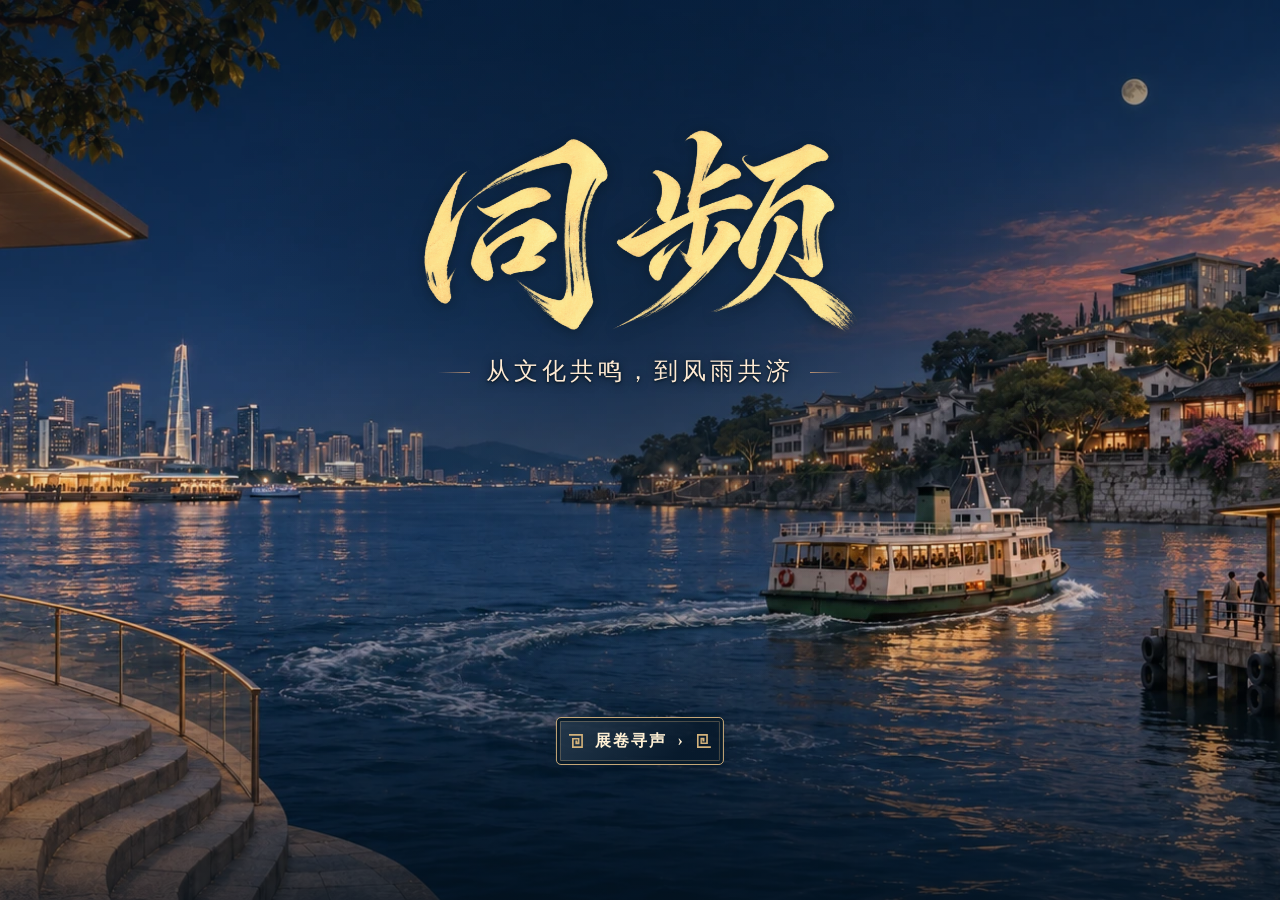
==== frontend/index.html @ c00d2b89 "Apply approved Tongpin homepage and chapter refinements" ====
<!doctype html><html lang="zh-CN"><head><script src="bridge.js?v=20261126-release15"></script><meta charset="utf-8"><meta name="viewport" content="width=device-width,initial-scale=1"><title>同频 · 从文化共鸣到风雨共济</title><link rel="stylesheet" href="style.css?v=20261126-release15"><link rel="stylesheet" href="chinese-theme.css?v=20261126-release15"><script defer src="experience-upgrade.js?v=20261126-release15"></script><script defer src="geography.js?v=20261126-release15"></script><script defer src="card-export.js?v=20261126-release15"></script><script defer src="app-v3.js?v=paper4"></script><link rel="stylesheet" href="experience.css?v=20261126-release15"><script defer src="refine.js?v=festival-read"></script><link rel="stylesheet" href="refine.css?v=20261126-release15"><script defer src="complete.js?v=20261126-release15"></script><link rel="stylesheet" href="complete.css?v=20261126-release15"><script defer src="revision.js?v=20261126-release15"></script><link rel="stylesheet" href="revision.css?v=20261126-release15"><script defer src="auto-archive.js?v=20261126-release15"></script><link rel="stylesheet" href="auto-archive.css?v=20261126-release15"><style>html,body{height:100%;overflow:auto}body{margin:0}</style><link rel="stylesheet" href="journey.css?v=20261126-release15"><script defer src="journey.js?v=20261126-release15"></script><link rel="stylesheet" href="experience-upgrade.css?v=20261126-release15"><link rel="stylesheet" href="scroll-theme.css?v=20261126-release15"><script defer src="scroll-theme.js?v=guide18"></script><link rel="stylesheet" href="reference-home.css?v=20261125-scroll4"><link rel="stylesheet" href="reference-detail.css?v=20261125-details7"><script defer src="reference-detail.js?v=20261125-details7"></script><link rel="stylesheet" href="festival-words.css?v=20261126-release15"><script defer src="festival-words.js?v=four-word-exhibits"></script><link rel="stylesheet" href="festival-discovery.css?v=20261125-12"><script defer src="festival-discovery.js?v=20261125-12"></script><link rel="stylesheet" href="chapter-layout.css?v=20261126-17"><script defer src="chapter-layout.js?v=illustrated-directory"></script><link rel="stylesheet" href="three-realms.css?v=20261126-16"><link rel="stylesheet" href="directory-fit.css?v=20261126-20"><script defer src="directory-fit.js?v=20261126-20"></script><link rel="stylesheet" href="function-design.css?v=20261126-36"><script defer src="function-design.js?v=landscapes2"></script><link rel="stylesheet" href="fidelity.css?v=20261126-36"><script defer src="fidelity.js?v=20261126-36"></script><link rel="stylesheet" href="display-scale.css?v=20261126-36"><link rel="stylesheet" href="directory-rich.css?v=20261126-36"><script defer src="directory-rich.js?v=20261126-36"></script><style>.scroll-edition #words .wooden-type{scale:1.25;transform-origin:right center} #qingjin{display:none}body[data-page=home] #qingjin{position:fixed;inset:0;z-index:99;display:grid;place-items:center;background:#113447}body[data-page=home]>header,body[data-page=home]>main,body[data-page=home]>p,body[data-page=home]>#floatingGuide{visibility:hidden}html:has(body[data-page=home]),body[data-page=home]{overflow:hidden!important}#qingjin .painting{position:relative;width:min(100vw,159.88dvh);aspect-ratio:1586/992}#qingjin img{width:100%;display:block}#qingjin button{position:absolute;background:transparent;border:0;box-shadow:none;padding:0}#qingjin button:focus-visible{outline:3px solid gold}#guide:not([hidden]){z-index:200!important}</style><script defer src="qingjin.js?v=chapter-scroll-1"></script><link rel="stylesheet" href="final-layout.css?v=illustrated-directory"><link rel="stylesheet" href="festival-scenes.css?v=headings1"><script defer src="festival-scenes.js?v=headings1"></script><link rel="stylesheet" href="cover.css?v=modern-pier"><link rel="stylesheet" href="chapter-atlas.css?v=scene-layout"><script defer src="chapter-atlas.js"></script><link rel="stylesheet" href="season-desk.css?v=festival-desk"><script defer src="season-desk.js?v=festival-read"></script><link rel="stylesheet" href="live-atlas.css?v=exhibits"><style>#home{display:none!important}body[data-page=chapters]>header,body[data-page=chapters]>main{visibility:hidden}</style><link rel=stylesheet href=paper-edition.css?v=festival-read><link rel="stylesheet" href="sidebar.css?v=wine-red"><link rel="stylesheet" href="section-presentation.css?v=rain-bridge"></head><body data-page="home">
<header><a class="brand" href="#home"><span class="mark seal-mark">同<span>频</span></span><b>同频<small>TONG PIN</small></b></a><nav aria-label="主导航"><button data-page="home" class="active">首页</button><button data-page="culture">文化回声</button><button data-page="words">同物异名</button><button data-page="storm">同一场风</button><button id="guideNav">同频向导 ↗</button><button id="sourcesBtn" type="button">资料来源与出处</button></nav><span class="status">历史资料 · 共同理解</span></header><main><section id="home" class="page"><div class="hero"><div><div class="eyebrow">山海相望 · 心意相通</div><h1>从文化共鸣，<br>到<span>风雨共济。</span></h1><p>认识不同地方的节日与表达，<br>读懂同一场台风下，各地怎样提醒市民。</p><div class="access-versions"><span>网页版</span></div><button class="primary" id="start">开始同频 ↓</button></div><div class="culture-art" aria-hidden="true"><svg viewBox="0 0 520 360" xmlns="http://www.w3.org/2000/svg"><defs><linearGradient id="jade" x2="0" y2="1"><stop stop-color="#5e8e85"/><stop offset="1" stop-color="#174f50"/></linearGradient><linearGradient id="silk" x2="1" y2="1"><stop stop-color="#f1d4b2"/><stop offset="1" stop-color="#e5b898"/></linearGradient><clipPath id="window"><circle cx="266" cy="174" r="148"/></clipPath></defs><path d="M31 74h40m-20-20v40M440 290h40m-20-20v40" stroke="#bb925c" opacity=".5"/><circle cx="266" cy="174" r="159" fill="none" stroke="#c09b65" opacity=".45"/><circle cx="266" cy="174" r="148" fill="url(#silk)"/><g clip-path="url(#window)"><circle cx="296" cy="103" r="58" fill="#fff2cc"/><path d="M80 268L172 147l53 70 56-42 79 100 67-121 68 160v70H60Z" fill="#90aaa0"/><path d="M60 315l131-99 54 54 65-59 53 63 70-51 64 110v60H60Z" fill="url(#jade)"/><path d="M70 302c72-24 94 17 150-3s74-7 120 5 77-22 145-8M73 325c69-23 109 16 166-1s88-8 145 3 68-13 101-12" fill="none" stroke="#e8d4a6" stroke-width="1.2" opacity=".55"/><g fill="none" stroke="#fff4db" stroke-width="1.8" opacity=".7"><path d="M123 129h57c28 0 24-25 8-25-12 0-18 13-10 18h-67M327 164h60c21 0 22-20 8-20-11 0-15 10-10 14h-49"/></g></g><circle cx="266" cy="174" r="148" fill="none" stroke="#a77946" stroke-width="3"/><path d="M112 174H90m352 0h-22M266 18V1m0 346v13" stroke="#b18b58"/><rect x="395" y="62" width="40" height="57" rx="3" fill="#b65342"/><text x="415" y="86" fill="#fff3df" font-size="19" text-anchor="middle" font-family="KaiTi,serif">同</text><text x="415" y="109" fill="#fff3df" font-size="19" text-anchor="middle" font-family="KaiTi,serif">心</text><text x="61" y="150" fill="#906d4c" font-size="13" font-family="KaiTi,serif" writing-mode="tb" letter-spacing="7">山海相望</text><text x="468" y="185" fill="#906d4c" font-size="13" font-family="KaiTi,serif" writing-mode="tb" letter-spacing="7">心意相通</text></svg><span>一轮明月 · 万里同心</span></div></div><div id="entrances" class="entrances"><button data-enter="culture"><small>壹 / 认识彼此</small><h2>一起过个节</h2><p>认识九个节日，用两个人的视角共写一张卡。</p><span>探索节日文化 →</span></button><button data-enter="words"><small>贰 / 理解表达</small><h2>换个说法，也懂你</h2><p>在科技、出行和饮食情境里，比较不同表达。</p><span>认识不同说法 →</span></button><button data-enter="storm"><small>叁 / 关心彼此</small><h2>同一场风，一起读懂</h2><p>回放116场真实台风，阅读已核实的预警案例。</p><span>查看台风故事 →</span></button></div></section><section id="culture" class="page" hidden><div class="page-heading"><div class="eyebrow">壹 / 节日文化</div><h1>一个节日，<span>许多种过法。</span></h1><p>先认识节日，再留下自己的记忆。阅读曲线只是可选的传播观察。</p></div><div class="festival-tabs" id="festivalTabs"></div><article class="festival-story panel"><div class="festival-illustration" aria-hidden="true"><span id="festGlyph">月</span><small>岁时有序 · 人间有情</small></div><div><div class="eyebrow" id="festTheme"></div><h2 id="festName"></h2><p id="festIntro"></p><div class="festival-facts"><span id="festDate"></span><span>各地习俗有差异，欢迎补充自己的体验</span></div><a id="festSource" target="_blank" rel="noopener">阅读背景资料 ↗</a><button class="primary" id="goCreate">与朋友制作节日卡 ↓</button></div></article><details class="panel observation" id="observation"><summary>传播观察：人们什么时候查阅这个节日？<span>可选数据视图 ＋</span></summary><p>曲线展示维基百科条目的访问次数，帮助观察节日前后的查阅变化。它不代表地区人数、喜爱程度或文化认同；高峰与节日接近，也不能单凭曲线解释原因。</p><div class="panel-top"><b id="chartTitle"></b><select id="chartMode" aria-label="图表口径"><option value="raw">访问次数</option><option value="relative">相对全年中位数</option></select></div><div class="legend"><span>● 中文页面</span><span>● English页面</span></div><svg id="chart" viewBox="0 0 800 250" role="img" aria-label="节日页面每日浏览量曲线"></svg><label class="date-control">日期 <input type="range" id="day" min="0" max="365" value="260"><output id="date"></output></label><div id="dayValues" class="metrics"></div><div id="articleLinks"></div><p class="note">数据：Wikimedia API · 2024年。冬至英文条目讨论全球冬至现象，不限于中华节俗；不同条目范围不能直接当作同等文化关注。</p></details>
<article class="panel coedit-v3" id="createSection"><div class="eyebrow">一起制作 / 不同设备也能加入</div><h2>你家怎么过？听听彼此的故事。</h2><p>创建卡片后，把邀请链接发给朋友。你们各自填写内容并确认，再导出共同的节日卡。</p><div class="room-controls"><button class="primary" id="createRoom">创建共创卡片</button><button class="secondary" id="localMode">先在这台设备试做</button><span id="roomStatus" role="status">尚未创建在线卡片</span></div><div id="invitation" hidden><label>邀请链接<input id="inviteLink" readonly></label><button id="copyInvite" class="secondary">复制邀请链接</button><p class="note">链接含编辑凭证，请只发给参与者。七天后过期；站点已公开。对方打开邀请链接即可加入，只能编辑自己的内容。</p></div><div class="coedit-fields"><label>我的一句标题<input id="sharedTitle" autocomplete="off" maxlength="60" placeholder="给这次相遇起个名字"></label><label>我的节日故事<textarea id="myVoice" autocomplete="off" maxlength="220" placeholder="例如：我家中秋会……我最想介绍的是……"></textarea></label><div class="partner"><small>另一位参与者</small><h3 id="partnerTitle">等待另一种视角</h3><p id="partnerVoice">在线模式下，对方保存后会自动同步到这里。</p><span id="partnerApproval">尚未确认</span></div></div><div class="room-controls"><button id="saveVoice" class="primary">保存我的内容</button><label><input type="checkbox" id="approve"> 我确认自己的内容</label><button id="cultureCard" class="secondary">预览共同卡片</button></div><p id="saveResult" role="status"></p></article></section><section id="words" class="page" hidden><div class="page-heading"><div class="eyebrow">贰 / 不同说法</div><h1>说法不同，<span>也能相互理解。</span></h1><p>先选一个生活情境，再看看同一概念的不同表达。这里是词汇示例，不是每个人的统一说法。</p></div><div class="festival-tabs" id="wordFilters"></div><div class="word-cards" id="wordCards"></div><div class="panel word-note"><h2>字形变化，不一定是词汇变化。</h2><p>这里的对应来自OpenCC地区词汇词典，使用时仍应看具体语境，不据标签推断个人身份。</p><a target="_blank" rel="noopener" href="https://github.com/BYVoid/OpenCC/blob/master/data/dictionary/TWPhrases.txt">查看词典与来源 ↗</a></div></section><section id="storm" class="page" hidden><div class="storm-heading"><div><div class="eyebrow">贰 · 风雨同行 / THROUGH THE STORM</div><h1>同一场风，<span>一起读懂。</span></h1><p>你窗外的风，也许正经过远方家人的城市。了解同一场台风在各地的名称与预警，让一份牵挂，跨越山海。</p></div><button class="secondary" id="stormCard">整理历史沟通卡 ↗</button></div><div class="storm-grid"><article class="panel map-panel"><div class="panel-top"><label class="storm-picker">历史台风<select id="stormSelect" aria-label="选择历史台风"><option value="KOINU">小犬 KOINU / 2023</option><option value="HATO">天鸽 HATO / 2017</option><option value="MANGKHUT">山竹 MANGKHUT / 2018</option></select></label><span class="pill">历史回放</span></div><div id="map"><svg id="fallback" viewBox="0 0 900 480" role="img" aria-label="台风经纬度轨迹示意图"></svg><span id="mapNotice">地理底图与历史路径</span></div><div class="playbar"><button id="play" class="primary">▶ 播放</button><input id="time" type="range" min="0" max="1" value="0" aria-label="台风回放时间"><select id="speed" aria-label="播放速度"><option value="1">1×</option><option value="3">3×</option></select></div><div id="point" class="metrics"></div><p class="note">NOAA IBTrACS最佳路径；位置为历史离散记录。台风标记大小不代表实际风圈。海岸线底图随站点提供，鼠标滚轮缩放、拖动平移，也可使用右上角按钮；不显示行政边界。</p></article><aside class="panel signals"><div class="eyebrow">看见信号，也看见它的边界</div><h2>台风同名，预警各有含义。</h2><div class="region-tabs"><button data-region="hk" class="selected">香港</button><button data-region="mo">澳门</button><button data-region="tw">台湾地区</button><button data-region="gd">大陆</button></div><div id="signalContent"></div><div class="divider"></div><h3 id="eventHeading">当地已核验记录</h3><div id="events"></div><p class="note">只显示有官方依据的事件；未取得记录不代表当地没有预警。时间为当地时间 UTC+8。</p></aside></div><article class="panel learn"><div class="eyebrow">先了解，再比较</div><h2>香港挂八号风球，澳门一定也挂八号吗？</h2><p>不一定。同一台风到各地的距离、当地风况和发布条件可能不同。先看地点与时间，再读当地信号。</p><div class="comparison-example" id="comparisonExample"></div><details><summary>想试一题？</summary><p>看到异地朋友发来的预警，你首先应该做什么？</p><button data-answer="wrong" class="secondary">直接换成我熟悉的颜色等级</button><button data-answer="right" class="primary">确认地点、发布时间和当地解释</button><p id="feedback" role="status"></p></details></article></section><footer><div id="footer-signature"><b>同频</b><span>从文化共鸣，到风雨共济。</span></div></footer></main><button id="floatingGuide" class="guide-fab">✦ 同频向导</button><aside id="guide" hidden aria-label="同频向导"><div class="guide-head"><div><b>同频向导</b><small id="aiStatus">正在检查连接</small></div><button id="closeGuide" aria-label="关闭向导">×</button></div><div class="guide-body"><p>让问题带你看见依据。</p><div class="suggestions"><button data-q="八号风球可以换算成橙色预警吗？">读懂信号差异</button><button data-q="播放小犬接近香港的过程">在地图上看小犬</button><button data-q="这些浏览量代表各地区青年吗？">理解数据边界</button></div><div id="messages" aria-live="polite"></div></div><label class="note"><input id="webSearch" type="checkbox"> 启用联网搜索（需模型支持）</label><form id="chatForm"><label class="sr-only" for="question">向导问题</label><input id="question" maxlength="1600" placeholder="聊知识、查词语，或问任何想了解的问题…" required><button class="primary" id="send">发送</button></form><p class="note">支持通用问答；联网引用可查证，时效信息请核对发布机构与日期。</p></aside>
<dialog id="modal"><button id="closeModal" aria-label="关闭弹窗">×</button><div id="modalContent"></div></dialog><div id="qingjin">
  <article class="folio">
    <div class="preface">
      <h1><img src="assets/home-dry-brush.webp" alt="同频" fetchpriority="high"></h1>
      <p>从文化共鸣，到风雨共济</p>
    </div>
    <button type="button" class="enter" data-cover="chapters">展卷寻声 <span aria-hidden="true">›</span></button>
  </article>
</div></body></html>
---- frontend/style.css ----
*{box-sizing:border-box}body{margin:0;background:#f7f5ef;color:#253b3d;font-family:'Microsoft YaHei',sans-serif;font-size:14px;line-height:1.7}button,input,textarea,select{font:inherit}button,a,select{cursor:pointer}button{border:0;background:none;color:inherit}a{color:#326a68}button:focus-visible,a:focus-visible,input:focus-visible,textarea:focus-visible{outline:3px solid #9185aa;outline-offset:3px}[hidden]{display:none!important}header{height:98px;border-bottom:1px solid #d8e3de;display:flex;align-items:center;justify-content:space-between;padding:0 5%;gap:30px;background:#fffefa}header .brand{display:flex;align-items:center;gap:14px;text-decoration:none;color:inherit}.brand b{font-size:24px;letter-spacing:4px}.brand small{display:block;font-size:9px;letter-spacing:3px;line-height:1}.mark{font-size:45px;color:#326a68}nav{display:flex;gap:25px;height:100%;align-items:center}nav button{height:100%;position:relative;padding:0 10px;font-size:16px}nav small{display:block;font-size:10px;color:#657d7d}nav .active:after{content:'';height:3px;background:#326a68;position:absolute;bottom:0;left:10px;right:10px}.status{font-size:11px;color:#647c74}main{max-width:1420px;padding:0 5%;margin:auto}.hero{display:grid;grid-template-columns:1.2fr 1fr;gap:60px;padding:70px 0 54px;align-items:center}.eyebrow{font-size:10px;letter-spacing:2px;color:#657f79;margin-bottom:14px}h1{font-weight:500;font-size:clamp(35px,4.4vw,62px);line-height:1.35;letter-spacing:2px;margin:0 0 20px}h1 span{color:#326a68}p{color:#617574}h2{font-size:22px;font-weight:500;line-height:1.5;margin:0 0 15px}h3{font-size:15px;font-weight:500}.orbit{height:290px;width:290px;margin:auto;border:1px solid #d8e3de;border-radius:50%;position:relative;display:grid;place-items:center;box-shadow:0 0 0 26px #f0f1e9,0 0 0 27px #e0e7df,0 0 0 54px #f5f2e9}.orbit>div{font-family:serif;font-size:42px;letter-spacing:10px}.orbit small{display:block;font-family:sans-serif;font-size:10px;letter-spacing:3px;text-align:center;margin-top:12px;color:#657d7d}.orbit i{width:20px;height:20px;border-radius:50%;position:absolute;background:#e7ab91;top:15px;left:50px}.orbit i:nth-of-type(2){top:auto;left:auto;right:-9px;bottom:95px;background:#326a68;width:15px;height:15px}.orbit i:nth-of-type(3){top:auto;bottom:0;left:55px;background:#9185aa;width:10px;height:10px}.orbit>span{position:absolute;bottom:-40px;font-size:10px;color:#6b817a;letter-spacing:3px}.section-title{display:flex;justify-content:space-between;align-items:center;margin:25px 0 18px}.section-title span{font-size:11px;color:#6d8179}.culture-grid{display:grid;grid-template-columns:2fr 1fr;gap:24px}.panel{background:#fffefa;border:1px solid #d8e3de;border-radius:18px;padding:26px;box-shadow:0 8px 30px #254b3f03}.panel-top{display:flex;justify-content:space-between;align-items:center;gap:12px}.tabs,.region-tabs{display:flex;gap:6px;flex-wrap:wrap}.tabs button,.region-tabs button{padding:6px 14px;border-radius:24px;background:#f0f3ee}.selected{background:#326a68!important;color:#fffefa!important}select{background:#fffefa;border:1px solid #d8e3de;border-radius:6px;padding:6px;font-size:11px}.legend{display:flex;gap:22px;font-size:11px;margin-top:20px}.legend span:nth-child(1){color:#326a68}.legend span:nth-child(2){color:#ad6647}.legend span:nth-child(3){color:#847198}#chart{width:100%;height:auto;margin-top:10px}.date-control{display:flex;align-items:center;gap:12px;font-size:11px}.date-control input{flex:1}input[type=range]{accent-color:#326a68;min-width:30px}.metrics{display:flex;gap:22px;flex-wrap:wrap;margin-top:16px;font-size:12px}.metrics b{display:block;font-size:21px;font-weight:500;color:#326a68}.note{font-size:10px;line-height:1.7;color:#73837d;margin:16px 0 0}#articleLinks{font-size:10px;display:flex;gap:15px;margin-top:9px}.words{background:#edf2e9;display:flex;flex-direction:column;justify-content:center}.word-pair{display:flex;justify-content:space-between;align-items:center;margin:24px 0;font-size:24px}.word-pair small{display:block;font-size:10px;color:#6d8179;letter-spacing:1px}.word-pair i{font-size:16px;color:#a48670}.words p,.words a{font-size:11px}.primary{background:#326a68;color:#fffefa;padding:11px 18px;border-radius:9px}.secondary{border:1px solid #bdcfc4;padding:10px 16px;border-radius:9px}.words .secondary{margin-top:24px;text-align:left;font-size:11px}.coedit{margin:24px 0;display:grid;grid-template-columns:1.3fr 1fr 1fr;gap:23px;align-items:start}.coedit h2{font-size:20px}.coedit p{font-size:11px}.coedit label{font-size:11px}textarea{width:100%;resize:vertical;min-height:100px;margin-top:10px;padding:12px;border:1px solid #d8e3de;border-radius:9px;background:#f9faf5;color:#253b3d}.coedit>button{grid-column:3;justify-self:end}.storm-heading{display:flex;align-items:center;justify-content:space-between;gap:20px;padding:50px 0 25px}.storm-heading h1{font-size:38px}.storm-grid{display:grid;grid-template-columns:1.85fr 1fr;gap:23px}.pill{font-size:10px;border:1px solid #bdcfc4;padding:3px 10px;border-radius:22px}#map{height:420px;background:#eaf0ea;border-radius:10px;margin-top:18px;position:relative;overflow:hidden}#fallback{position:absolute;width:100%;height:100%}#mapNotice{position:absolute;bottom:8px;left:12px;background:#fffefae0;font-size:10px;padding:3px 8px;z-index:3}.playbar{display:flex;gap:15px;align-items:center;margin-top:20px}.playbar input{flex:1}.divider{border-top:1px solid #d8e3de;margin:23px 0}.signals .region-tabs{margin:15px 0}.signals p{font-size:12px}.signal-big{font-size:29px;font-weight:500;margin-top:18px}#events{display:grid;gap:5px}#events button{text-align:left;padding:8px 11px;border-left:2px solid #e7ab91;background:#f6f4ed;font-size:11px}.task{display:flex;gap:20px;align-items:center;margin:24px 0;flex-wrap:wrap}.task h2{font-size:20px}.task>div{flex:1}.task p{flex-basis:100%;margin:0}footer{margin:35px 0 40px;border-top:1px solid #d8e3de;padding-top:24px;display:flex;gap:25px;font-size:11px;color:#73837d}footer button{margin-left:auto}.guide-fab{position:fixed;bottom:24px;right:30px;background:#326a68;color:white;border-radius:30px;padding:14px 23px;box-shadow:0 7px 28px #326a6835;z-index:5}#guide{position:fixed;right:22px;top:110px;bottom:20px;width:410px;background:#fffefa;border:1px solid #bdcfc4;border-radius:18px;box-shadow:0 15px 70px #203c382b;z-index:10;display:flex;flex-direction:column;padding:20px}.guide-head{display:flex;justify-content:space-between;border-bottom:1px solid #d8e3de;padding-bottom:14px}.guide-head small{display:block;font-size:10px;color:#6d8179}.guide-head button{font-size:26px}.guide-body{overflow-y:auto;flex:1}.suggestions{display:flex;flex-wrap:wrap;gap:8px}.suggestions button{font-size:11px;border:1px solid #d8e3de;border-radius:20px;padding:7px 11px}.msg{white-space:pre-wrap;padding:14px;background:#edf2e9;border-radius:12px;margin:15px 0;font-size:12px}.msg.user{background:#f6e9df}.msg a{font-size:10px}#chatForm{display:flex;gap:8px}#question{flex:1;min-width:0;border:1px solid #d8e3de;border-radius:8px;padding:10px;font-size:12px}dialog{width:min(750px,94vw);max-height:88vh;border:1px solid #d8e3de;border-radius:16px;background:#fffefa;color:#253b3d;padding:36px}dialog::backdrop{background:#253b3d55}#closeModal{float:right;font-size:25px}.export-card{padding:25px;border:1px solid #d8e3de;border-radius:12px;white-space:pre-wrap}.sr-only{position:absolute;left:-9999px}@media(max-width:900px){header{height:auto;min-height:80px;flex-wrap:wrap;padding:15px 5%;gap:10px}nav{order:3;width:100%;justify-content:space-around}nav button{padding:12px 0;font-size:13px}.hero{gap:20px;padding:40px 0}.orbit{width:190px;height:190px;box-shadow:0 0 0 15px #f0f1e9,0 0 0 16px #e0e7df}.orbit>div{font-size:30px}.orbit>span{display:none}.culture-grid,.storm-grid{grid-template-columns:1fr}.coedit{grid-template-columns:1fr 1fr}.coedit>div{grid-column:1/-1}.coedit>button{grid-column:2}.storm-heading h1{font-size:28px}.status{font-size:9px}.panel{padding:20px}}@media(max-width:560px){.hero{grid-template-columns:1fr;padding:35px 0 10px}.orbit{display:none}h1{font-size:38px}.section-title{align-items:start;gap:10px}.section-title h2{font-size:20px}.section-title span{max-width:100px}.coedit{grid-template-columns:1fr}.coedit>button{grid-column:1}.storm-heading{display:block}.storm-heading>button{margin-top:10px}#map{height:340px}#guide{top:20px;left:10px;right:10px;width:auto;bottom:10px}.guide-fab{bottom:16px;right:16px}footer{flex-wrap:wrap}footer button{margin-left:0}.metrics{gap:14px}.task button{width:100%}}@media(prefers-reduced-motion:reduce){*{scroll-behavior:auto!important}}
---- frontend/chinese-theme.css ----
/* Color and ornaments support the cultural narrative; official signals keep their original semantics. */
:root{--ink:#243c3c;--jade:#245f5d;--cinnabar:#ae4e3e;--gold:#b88b4b;--paper:#fcf7ed}
body{color:var(--ink);background:radial-gradient(ellipse at 0 0,#edd7c74d,transparent 48%),radial-gradient(ellipse at 100% 50%,#d6e2d34d,transparent 55%),#f8f3e8}
header{background:#fffaf0ed;border-bottom:1px solid #d9c5a7;box-shadow:0 3px 25px #66452805}header .brand{gap:12px}.brand b{font-family:'STSong','SimSun',serif;font-size:27px}.brand small{font-family:sans-serif;color:#896747;letter-spacing:3px;margin-top:5px}.seal-mark{font-family:'KaiTi','STKaiti',serif;font-size:22px;line-height:1.1;display:flex;align-items:center;justify-content:center;gap:1px;color:#fff5df;background:var(--cinnabar);border:1px solid #923f32;outline:1px solid #bc7057;outline-offset:3px;width:43px;height:43px;border-radius:7px 3px 6px 2px;transform:rotate(-3deg)}.seal-mark span{align-self:flex-end;margin-bottom:7px;font-size:19px}nav .active{color:var(--cinnabar)}nav .active:after{background:var(--cinnabar);height:3px}nav small{color:#7a8173}.status{border:1px solid #e0d2b9;border-radius:30px;padding:5px 11px;background:#f5e9d7;color:#826844}
.hero{position:relative;grid-template-columns:1.08fr 1fr;gap:20px;padding:45px 44px 35px;margin:30px -22px 35px;background:linear-gradient(115deg,#f6e7d3,#f7eddf 50%,#e6ebdf);border:1px solid #dfd1b9;border-radius:24px;overflow:hidden}.hero:before,.hero:after{content:'';position:absolute;pointer-events:none;width:70px;height:70px;border:1px solid #bb9159;opacity:.45}.hero:before{left:14px;top:14px;border-right:0;border-bottom:0;border-radius:12px 0 0}.hero:after{right:14px;bottom:14px;border-left:0;border-top:0;border-radius:0 0 12px}.hero>div{position:relative;z-index:1}.eyebrow{color:#8e6945;letter-spacing:1.7px;font-size:10px}h1{font-family:'STSong','SimSun',serif;font-weight:600;font-size:clamp(38px,4.7vw,65px);letter-spacing:3px}h1 span{color:var(--cinnabar)}.hero p{color:#687264;line-height:1.9}.culture-art{max-width:480px;justify-self:end;width:100%;text-align:center}.culture-art svg{width:100%;display:block}.culture-art>span{font-family:'KaiTi','STKaiti',serif;color:#876d4e;font-size:12px;letter-spacing:5px;display:block;margin-top:-6px}
.section-title h2{display:flex;align-items:center;gap:12px;font-family:'STSong','SimSun',serif;font-weight:600;font-size:25px}.section-seal{display:inline-grid;place-items:center;width:29px;height:31px;border:1px solid #af6952;color:#af4f3b;font:18px 'KaiTi',serif;border-radius:3px;transform:rotate(-3deg);flex-shrink:0}.section-title>span{color:#8d7557;font-size:11px}.panel{border:1px solid #dfd1b9;background:#fffdf7;box-shadow:0 7px 25px #79572e07;border-radius:16px}.chart-panel{border-top:3px solid #b58a4f}.panel-top .tabs{border-radius:30px;background:#efe6d5;padding:4px}.tabs button{background:transparent}.selected{background:var(--cinnabar)!important;color:#fff8ed!important}.legend span:nth-child(1){color:#236b68}.legend span:nth-child(2){color:#b14f40}.legend span:nth-child(3){color:#8e749d}.metrics{border-top:1px solid #e8ddc9;padding-top:15px}.metrics b{color:var(--jade);font-family:Georgia,serif}.chart-panel select{background:#faf2e4;border-color:#e3d2b8;color:#82613c}.note{color:#768174}.date-control input{accent-color:var(--cinnabar)}
.words{position:relative;background:linear-gradient(145deg,#255c59,#163f42);border-color:#1f5552;overflow:hidden}.words:before{content:'';position:absolute;right:-52px;top:-45px;width:160px;height:160px;border:1px solid #c4a96b4d;border-radius:50%;box-shadow:0 0 0 14px #1d514e,0 0 0 15px #c4a96b33;pointer-events:none}.words>*{position:relative}.words .eyebrow{color:#dac292}.words h2{color:#fff2d7;font-family:'STSong','SimSun',serif;font-size:27px}.words p{color:#c4d4c9}.words a{color:#efce95}.words .word-pair{border-top:1px solid #dac29240;border-bottom:1px solid #dac29240;padding:22px 0;color:#ffe2b0;font-family:'STSong','SimSun',serif;font-size:29px}.word-pair small{color:#acc4b9;font-family:sans-serif}.words .word-pair i{color:#b7c9bb}.words .secondary{color:#fff0d2;border-color:#bca77175;background:#ffffff08}.words .secondary:hover{background:#ffffff15}
.coedit{background:linear-gradient(100deg,#f3e0d1,#fbf4e9 65%);border-color:#e0c6ad;border-left:4px solid #b76c52}.coedit h2{font-family:'STSong','SimSun',serif;font-size:24px}.coedit textarea{background:#fffaf2;border-color:#dfcbb3}.primary{background:var(--jade);box-shadow:0 3px 10px #245f5d16}.primary:hover{background:#174b4a}.coedit>.primary{background:var(--cinnabar)}.secondary{border-color:#cfb891;background:#fffcf580}.secondary:hover{background:#f0e5d1}.guide-fab{background:var(--cinnabar);box-shadow:0 7px 24px #a8503930}.guide-fab:hover{background:#913f32}#guide{background:#fffaf0;border-color:#c9ae85}.guide-head{border-color:#dec8a7}.guide-head b{font-family:'STSong','SimSun',serif;font-size:22px}.msg{background:#e9eee3;border-left:2px solid #72938c}.msg.user{background:#f3e0d1;border-left-color:#b46a4e}.suggestions button{border-color:#dac4a4}.guide-body>p{color:#8f6248}.guide-head small{color:#787c67}#question{background:#fffdf7;border-color:#d6c3a5}
.storm-heading{position:relative;margin:30px -22px 25px;padding:30px 35px;border-radius:20px;background:linear-gradient(110deg,#e3eadd,#f3e8d3);border:1px solid #c8d3bd;overflow:hidden}.storm-heading:after{content:'';pointer-events:none;position:absolute;right:10%;top:-100px;width:320px;height:320px;border:1px solid #769c8c30;border-radius:50%;box-shadow:0 0 0 20px #769c8c0d,0 0 0 40px #769c8c0b,0 0 0 60px #769c8c09}.storm-heading>*{position:relative;z-index:1}.storm-heading .eyebrow{color:#577b65}.storm-heading h1 span{color:var(--jade)}.map-panel{border-top:3px solid #417e77}.signals{background:#fcf5e8;border-top:3px solid #bf8c4d}.signals h2{font-family:'STSong','SimSun',serif;font-size:26px}.signal-big{color:#8c4c34}.pill{background:#f6e5c5;color:#875d28;border-color:#e0bc7c}.region-tabs button{background:#eee5d3}#events button{border-left-color:#b3523c;background:#f1e8d7;color:#67553d}.task{background:linear-gradient(100deg,#e6eee4,#fbf5e9);border-color:#c8d5c2}.task h2{font-family:'STSong','SimSun',serif}.task .primary{background:#245f5d}.playbar input{accent-color:#b45a43}footer{border-color:#d9c4a3;color:#846f54}footer b{font-family:'STSong','SimSun',serif;color:#a04b39;font-size:19px}
@media(max-width:900px){.hero{padding:35px 28px;margin-left:0;margin-right:0}.culture-art{max-width:310px}.hero h1{font-size:44px}.hero p{font-size:12px}.status{font-size:9px}.storm-heading{margin-left:0;margin-right:0}}@media(max-width:560px){.hero{grid-template-columns:1fr;padding:30px 25px 18px;margin-top:20px;gap:0}.hero h1{font-size:39px;line-height:1.4}.hero p{font-size:12px}.culture-art{display:block;max-width:250px;justify-self:center;margin-top:0}.culture-art svg{max-height:180px}.culture-art>span{font-size:10px;letter-spacing:3px;margin:0}.hero .eyebrow{font-size:9px;letter-spacing:1px}.section-title h2{font-size:22px}.section-title h2 .section-seal{max-width:none;font-size:18px}.words h2{font-size:26px}.storm-heading{padding:25px}.storm-heading h1{font-size:29px}.brand b{font-size:23px}header .seal-mark{width:34px;height:34px;font-size:18px}.seal-mark span{font-size:15px;margin-bottom:6px}.coedit h2{font-size:23px}}
---- frontend/experience.css ----
header{position:relative}nav{gap:15px}nav button{font-size:14px}.entrances{display:grid;grid-template-columns:repeat(3,1fr);gap:22px;margin:30px 0 55px}.entrances>button{text-align:left;padding:30px;background:#fffaf0;border:1px solid #dcc8a8;border-radius:15px;transition:transform .2s}.entrances>button:hover{transform:translateY(-4px)}.entrances>button:nth-child(2){background:#e7eee2}.entrances>button:nth-child(3){background:#265e5c;color:#fff3d9}.entrances small{letter-spacing:2px;font-size:10px}.entrances h2{font-family:SimSun,serif;margin:20px 0 10px}.entrances p{font-size:12px}.entrances>button:nth-child(3) p{color:#d3e0d1}.entrances span{font-size:12px;color:#a74d3b}.entrances>button:nth-child(3) span{color:#e3c48d}.page-heading{padding:42px 0 20px}.page-heading h1{font-size:42px}.festival-tabs{display:flex;gap:10px;flex-wrap:wrap;margin:15px 0 23px}.festival-tabs button{background:#eee4d0;border:1px solid #dfccad;padding:9px 19px;border-radius:28px}.festival-story{display:grid;grid-template-columns:240px 1fr;gap:38px;align-items:center;padding:30px 40px}.festival-story h2{font-family:SimSun,serif;font-size:38px}.festival-story p{max-width:65ch}.festival-illustration{width:205px;height:205px;border-radius:50%;background:radial-gradient(circle at 70% 27%,#ffe8b6 0 18%,transparent 19%),linear-gradient(140deg,#e3bd98,#d8e2cf);border:1px solid #b48f60;box-shadow:0 0 0 9px #f3ead6;display:flex;flex-direction:column;align-items:center;justify-content:center}.festival-illustration>span{font:82px KaiTi,serif;color:#315f59}.festival-illustration small{font-size:9px;letter-spacing:2px;color:#705838}.festival-facts{display:flex;gap:20px;flex-wrap:wrap;font-size:12px;color:#82643e;margin:20px 0}.festival-story a{font-size:11px}.festival-story button{display:block;margin-top:22px}.observation{margin:25px 0}.observation>summary{cursor:pointer;font-size:17px}.observation>summary span{float:right;font-size:11px;color:#8c7155}.observation>p{font-size:12px}.coedit-v3{margin:25px 0;padding:30px}.coedit-v3>p{font-size:13px}.room-controls{display:flex;gap:16px;align-items:center;flex-wrap:wrap;margin:18px 0}.room-controls>span,.room-controls>label{font-size:12px;color:#63766d}.coedit-fields{display:grid;grid-template-columns:1fr 1fr;gap:20px}.coedit-fields>label:first-child{grid-column:1/-1}.coedit-fields input,#inviteLink{display:block;width:100%;padding:10px;background:#fffcf5;border:1px solid #d7c4a7;border-radius:6px;margin-top:8px}.coedit-fields label{font-size:12px}.partner{padding:20px;background:#eaf0e5;border-radius:12px}.partner p{white-space:pre-wrap;font-size:13px}.partner small,.partner span{font-size:11px;color:#6c7d6b}#invitation{padding:15px;background:#f1e6d5;border-radius:9px;margin:20px 0}#invitation label{font-size:12px}#invitation button{margin-top:10px}#saveResult{font-size:12px;color:#a04d3e}.word-cards{display:grid;grid-template-columns:repeat(3,1fr);gap:18px}.word-card{padding:25px;border-radius:14px;border:1px solid #d5c1a3;background:#fffaf0}.word-card small{font-size:10px;color:#897151}.word-card strong{font-family:SimSun,serif;font-size:27px;font-weight:500;display:block;margin:12px 0;color:#245f5d}.word-card strong span{color:#a34e3c}.word-card p{font-size:11px}.word-note{margin:25px 0}.storm-picker{font-size:11px;color:#6a786d;display:flex;gap:12px;align-items:center}.storm-picker select{font-size:14px;color:#245f5d;font-weight:600;max-width:210px}.signal-name{font-size:24px;color:#a7503a;font-family:SimSun,serif;margin:12px 0}.signal-metadata{font-size:11px;color:#768274}.signal-meaning{background:#f3e7d4;border-radius:8px;padding:13px;color:#695b45!important}.signal-title{font-weight:600;font-size:14px;margin-top:18px}.signals .note{font-size:10px}.selected-event{border-left-color:#245f5d!important;background:#e4ecdf!important}.learn{margin:25px 0}.learn>p{max-width:80ch;font-size:13px}.learn details{border-top:1px solid #dfcdb1;padding-top:18px}.learn details summary{cursor:pointer;color:#a6533e}.learn details button{margin:8px 12px 8px 0}.comparison-example{display:grid;grid-template-columns:1fr 1fr;gap:18px;margin:22px 0}.comparison-example div{padding:20px;background:#edf1e7;border:1px solid #d1d9c7;border-radius:10px}.comparison-example small{color:#7d725d}.comparison-example b{display:block;font-size:22px;font-family:SimSun,serif;margin-top:10px}.export-card h3{font-size:22px}.export-card .voices{display:grid;grid-template-columns:1fr 1fr;gap:20px}.export-card .voices p{white-space:pre-wrap}.sync-tag{font-size:11px;color:#7e674a;background:#f0e4d0;padding:4px 8px;border-radius:4px}@media(max-width:900px){nav{gap:8px}.entrances{grid-template-columns:1fr}.festival-story{grid-template-columns:150px 1fr;gap:25px;padding:25px}.festival-illustration{width:140px;height:140px}.festival-illustration>span{font-size:60px}.word-cards{grid-template-columns:1fr 1fr}.page-heading h1{font-size:34px}}@media(max-width:560px){nav{gap:2px}nav button{font-size:11px;padding:12px 3px}.festival-story{grid-template-columns:1fr}.festival-illustration{justify-self:center}.festival-story h2{font-size:31px}.observation>summary span{display:block;float:none}.coedit-fields,.comparison-example,.word-cards{grid-template-columns:1fr}.room-controls{gap:10px}.page-heading h1{font-size:30px}.coedit-v3{padding:22px}.festival-tabs button{padding:7px 14px;font-size:12px}.export-card .voices{grid-template-columns:1fr}}
---- frontend/refine.css ----
.word-search{padding:28px;background:linear-gradient(120deg,#dae8df,#f4e4cf);border:1px solid #c2cdb7;border-radius:18px;margin:20px 0}.word-search label{display:block;font:24px SimSun,serif;margin-bottom:18px}.word-search>div{display:flex;gap:12px}.word-search input{flex:1;min-width:0;padding:14px;border:1px solid #c4baa2;border-radius:8px;background:#fffcf5}.word-search p{font-size:14px}#wordAnswer{white-space:pre-wrap;line-height:1.9;margin-bottom:24px}.festival-note{padding:24px}.festival-note h2{font:40px SimSun,serif;color:#a65342}.festival-note p{font-size:17px;line-height:2}.coedit-v3{position:relative;background:linear-gradient(120deg,#f9ead8,#faf8ed);border:1px solid #bda57a;border-radius:20px;overflow:hidden}.card-emblem{position:absolute;right:28px;top:24px;border:1px solid #ac5845;color:#ac5845;font:30px KaiTi,serif;padding:10px;transform:rotate(5deg)}.live-card{padding:30px;margin:20px 0 32px;background:radial-gradient(circle at 80% 0,#eed9b4,transparent 30%),#fffdf5;border:1px solid #ccb78e;box-shadow:0 8px 25px #82624710;border-radius:4px}.live-card h3{font:30px SimSun,serif;color:#245f5d;text-align:center}.live-card>small{letter-spacing:3px;color:#a65040}.live-card>span{display:block;text-align:center;color:#8a7655;margin-top:25px;font-size:14px}.voices{display:grid;grid-template-columns:1fr 1fr;gap:24px}.voices>div{padding:24px;border-top:2px solid #ad5845;background:#f7f1e5}.voices>div:nth-child(2){border-color:#245f5d;background:#eaf0e8}.voices p{white-space:pre-wrap;line-height:1.9}.coedit-fields{padding-top:20px;border-top:1px dashed #c5b797}.export-card{white-space:pre-wrap;background:linear-gradient(135deg,#f7e9d5,#edf0df);padding:30px;border:1px solid #bda57a;line-height:1.9;font-family:SimSun,serif}.storm-names{margin:20px 0;background:#eef2e8}.name-grid{display:grid;grid-template-columns:repeat(4,1fr);gap:12px}.name-grid>div{padding:20px;background:#fffaf0;border:1px solid #d5c4a7;border-radius:10px}.name-grid small{display:block;color:#88765b;font-size:14px}.name-grid b{display:block;margin-top:12px;font:22px SimSun,serif}.storm-names p,.archive-empty p{font-size:15px;line-height:1.8}#stormScope{max-width:170px;padding:10px}.storm-picker{flex-wrap:wrap}.signal-metadata,.signals .note{font-size:14px}.archive-empty{background:#edf0e6;padding:24px;border-radius:12px}@media(max-width:600px){.name-grid{grid-template-columns:1fr 1fr}.voices{grid-template-columns:1fr}.word-search>div{flex-direction:column}.card-emblem{display:none}.live-card{padding:18px}.storm-picker select{max-width:100%}}
---- frontend/complete.css ----
.quad-word h3{font:27px SimSun,serif;margin:12px 0 20px;color:#245f5d}.quad-grid{display:grid;grid-template-columns:1fr 1fr;gap:12px}.quad-grid>div{padding:14px;background:#edf1e7;border-radius:8px}.quad-grid>div:nth-child(even){background:#f3e7d8}.quad-grid strong{font-size:22px;margin:9px 0}.quad-grid small{font-size:14px}.word-card details{font-size:14px;line-height:1.7}.latest-storm{display:grid;grid-template-columns:1fr 1fr;gap:25px;margin:20px 0;background:linear-gradient(120deg,#e4eee7,#f4e1cc)}.latest-storm h2{font:28px SimSun,serif}.latest-storm p{font-size:15px;line-height:1.8}.latest-storm form{display:flex;flex-direction:column;gap:12px}.latest-storm input{padding:14px;border:1px solid #b6c5b4;border-radius:8px;background:#fffdf5}.latest-storm #latestResult{grid-column:1/-1;line-height:1.9;background:#fffdf6;padding:22px;border-radius:10px;overflow-wrap:anywhere}.ai-label{font-size:14px;color:#9b503e;margin:15px 0}.archive-search{margin-top:20px;border-top:1px solid #d1c5ae;padding-top:20px}.archive-search div{line-height:1.8;overflow-wrap:anywhere}.partner>button{width:100%;margin-bottom:20px}#wordAnswer{white-space:normal}.warning-summary{padding:18px;border:1px solid #c6d2bf;border-radius:10px;margin:12px 0;background:#eff3e9}.warning-summary small{display:block;font-size:14px}.warning-summary p{font-size:15px;line-height:1.8}.name-grid small{font-size:14px}.name-grid a{font-size:14px}.name-grid b{overflow-wrap:anywhere}@media(max-width:600px){.latest-storm{grid-template-columns:1fr}.word-cards{grid-template-columns:1fr}.quad-grid strong{font-size:23px}}
#archiveCityLabel{display:block;font-size:14px;line-height:1.8;margin:12px 0}#archiveCityLabel[hidden]{display:none}#archiveCity{display:block;width:100%;padding:12px;border:1px solid #bbc5b1;border-radius:8px;margin:8px 0}
---- frontend/revision.css ----
.join-box{margin-top:25px;padding:22px;background:#eef1e7;border:1px solid #c4cdb9;border-radius:12px}.join-box summary{font-size:19px;cursor:pointer}.join-box p{font-size:15px;line-height:1.8}.join-box form{display:flex;gap:12px;flex-wrap:wrap}.join-box input{flex:1;min-width:160px;padding:13px;border:1px solid #bfcbb9;border-radius:8px}.join-box label{width:100%;font-size:15px}.guide-sources{display:grid;gap:9px;margin-top:16px;font-size:14px}.learn select{margin:15px;padding:12px;border:1px solid #bfac89;border-radius:8px}.learn>p{font-size:16px;line-height:1.9}.learn .lesson-explain{background:#f4e8d5;border-left:3px solid #b45841;padding:18px}.read-steps{display:grid;grid-template-columns:repeat(3,1fr);gap:15px}.read-steps>div{border-top:2px solid #a78a55;padding:20px;background:#f3f2e8}.read-steps b{font:23px SimSun,serif;color:#245f5d}.read-steps p{font-size:15px}.quiz-panel{margin:28px 0;padding:24px;border:1px solid #c3d0bc;border-radius:12px;background:#edf2e8}.quiz-panel button{margin:7px 12px 7px 0}.quiz-panel p{font-size:16px;line-height:1.8}.quiz-panel small{font-size:14px}.care-note{padding:25px;background:linear-gradient(120deg,#f3e2cc,#e6ece1);border-radius:12px}.care-note p{font:19px/1.9 SimSun,serif}.care-note span{margin-left:15px}#messages{overflow-wrap:anywhere}@media(max-width:600px){.read-steps{grid-template-columns:1fr}.learn select{margin:15px 0;max-width:100%}.join-box form{flex-direction:column}}
---- frontend/auto-archive.css ----
.auto-archive{background:#eff4ed;border:1px solid #b6c9b0;border-left:4px solid #286c63;border-radius:12px;padding:22px;margin:20px 0}.auto-archive h3{font:22px SimSun,serif}.auto-archive p{font-size:15px;line-height:1.8}.archive-answer{white-space:pre-wrap;overflow-wrap:anywhere;line-height:1.9;font-size:16px}.auto-archive a{overflow-wrap:anywhere}.auto-archive summary{cursor:pointer;margin-top:20px}html{overflow-x:hidden}img,svg,canvas{max-width:100%}input,textarea,select{font:inherit}#inviteLink{min-width:0;width:100%;box-sizing:border-box}#guide{max-width:100vw;box-sizing:border-box}.playbar input{min-width:0}@media(max-width:600px){.hero{grid-template-columns:1fr;padding:28px 20px}.hero h1{font-size:36px}.hero .culture-art{max-width:100%;width:100%}main{padding-left:16px;padding-right:16px}.panel{min-width:0}.storm-picker{align-items:stretch}.storm-picker select{width:100%;max-width:100%}.comparison-example{grid-template-columns:1fr}.name-grid{grid-template-columns:1fr 1fr}.name-grid>div{padding:14px}.name-grid b{font-size:22px}.name-grid p{font-size:14px}.auto-archive{padding:18px}.playbar{flex-wrap:wrap}.guide-fab{right:15px;bottom:18px}#guide{width:100vw;right:0}#question{min-width:0}.latest-storm{padding:22px}.quiz-panel{padding:18px}.metrics{flex-wrap:wrap}}

.access-versions{display:flex;gap:12px;flex-wrap:wrap;margin:20px 0}.access-versions span{font-size:14px;border:1px solid #c7cdb8;background:#edf2e7;border-radius:20px;padding:6px 15px}.access-versions span+span{background:#f3e8d8;color:#7c6c58}@media(max-width:600px){nav{flex-wrap:wrap;justify-content:center}nav button{font-size:14px;padding:10px 4px}.signal-metadata,.signals .note{font-size:14px}}
---- frontend/journey.css ----
.journey-nav{margin:48px 0 20px;padding:30px 34px;border:1px solid #c9d7c9;border-radius:22px;background:linear-gradient(115deg,#e1ecdf,#f7e8cf);display:flex;align-items:center;justify-content:space-between;gap:24px}
.journey-nav small{color:#946c45;letter-spacing:.13em;font-size:.875rem}.journey-nav h2{font-size:1.65rem;color:#245b59;margin:8px 0}.journey-nav p{margin:0;color:#59716a;max-width:640px}.journey-nav button{min-width:190px;min-height:52px;flex-shrink:0}
.case-library-note{color:#536f65;font-size:.95rem;line-height:1.8;padding:16px 20px;background:#e9f0e5;border:1px solid #d3dfcd;border-radius:14px;margin:18px 0}
.case-library-note b{color:#245c59}.signals [data-has-records="yes"]:after{content:' · 有档案';font-size:.8em;color:inherit;opacity:.85}.region-reference{padding:22px;background:#f0f3e8;border-radius:16px;margin:20px 0}.region-reference h3{margin-top:0}.region-reference dl{margin:0}.region-reference dt{font-size:.875rem;color:#6d7562;margin-top:14px}.region-reference dd{margin:5px 0;line-height:1.7}.archive-actions{display:flex;gap:10px;flex-wrap:wrap;margin-top:18px}.archive-actions button{min-height:44px}.archive-evidence{padding:18px;background:#f6f7ed;border:1px solid #dce3d2;border-radius:14px;margin-bottom:20px}.archive-evidence h4{margin:0 0 10px}.archive-evidence ul{padding-left:22px;line-height:1.8}.archive-lookup-note{padding:14px 0;color:#62746b}.archive-report{margin-top:16px}.archive-report summary{cursor:pointer;color:#246363}.archive-report .archive-answer{white-space:pre-wrap;line-height:1.8}.archive-source-list a{overflow-wrap:anywhere}.region-fact-scope{font-size:.9rem;color:#62746b}
@media(max-width:640px){.journey-nav{padding:24px 20px;flex-direction:column;align-items:stretch;margin-top:30px}.journey-nav button{width:100%}.journey-nav h2{font-size:1.4rem}.region-reference{padding:18px}.case-library-note{padding:14px}}
---- frontend/experience-upgrade.css ----
html,body{scroll-behavior:auto!important}.family-care{margin:40px 0 0!important;background:linear-gradient(130deg,#f6e2d1,#f8f2df 50%,#e3ecdf)!important;border-top:3px solid #b25542!important}.family-care small{color:#9a5e46;letter-spacing:.14em}.family-care h2{color:#235c59;font-size:1.8rem;margin:14px 0}.family-care>div>p{max-width:800px;line-height:1.9}.family-messages{display:grid;grid-template-columns:1fr 1fr;gap:24px;margin:24px 0}.family-messages section{padding:24px;border:1px solid #dcccb0;background:#fffaf0;border-radius:16px}.family-messages section:last-child{background:#eaf0e5;border-color:#c8d7c4}.family-messages p{line-height:1.9;min-height:64px}.card-downloads{display:flex;gap:12px;flex-wrap:wrap;align-items:center;margin:18px 0}.card-downloads p{flex-basis:100%;margin:0;color:#66786c;font-size:.9rem}.card-image-preview{width:100%;height:auto;border-radius:12px;border:1px solid #d8d2bc}.card-notice{font-size:.9rem;color:#657468;margin:12px 0}.card-downloads button{min-height:48px}.map-top-tools{position:absolute;right:14px;top:14px;z-index:2;display:flex;gap:6px}.map-top-tools button{width:38px;height:38px;min-width:0;border:1px solid #bdcec5;background:#fffcef;color:#245c59;border-radius:8px;padding:0;font-size:20px;box-shadow:0 2px 7px #274c4120}.map-top-tools .map-fit{width:auto;padding:0 12px;font-size:14px}.map-credit{position:absolute;bottom:7px;left:8px;right:8px;display:flex;justify-content:space-between;gap:10px;font-size:11px!important;line-height:1.4;background:#fffaf0de;color:#536a61;padding:5px 8px;border-radius:5px;pointer-events:auto}.map-credit a{color:#426e64}.bundled-map{touch-action:none;cursor:grab;overflow:hidden}#fallback{display:block!important;width:100%;height:100%;position:absolute;inset:0}.bundled-map:active{cursor:grabbing}.map-geography-label{paint-order:stroke;stroke:#f8f7e7;stroke-width:3px;stroke-linejoin:round;fill:#45685c;font-family:Microsoft YaHei,PingFang SC,sans-serif}.map-graticule-label{fill:#718a80;font-size:11px}.map-loading{position:absolute;top:15px;left:18px;background:#fffaf0c9;padding:6px 10px;border-radius:8px;color:#45685c;font-size:13px}.map-legend{position:absolute;left:16px;top:16px;display:flex;gap:14px;align-items:center;padding:7px 11px;background:#fffaf0e6;border-radius:8px;font-size:12px;color:#547468}.map-legend i{display:inline-block;width:22px;height:3px;background:#246363;margin-right:5px;vertical-align:middle}.map-legend i.remaining{background:#a9bbb2}.map-legend i.current{width:9px;height:9px;border-radius:50%;background:#b65342}.map-status-error{position:absolute;left:15px;top:60px;background:#fff4e1;padding:8px;border:1px solid #d7b68b;border-radius:8px;font-size:13px}
@media(max-width:600px){.family-messages{grid-template-columns:1fr;gap:16px}.family-care h2{font-size:1.45rem}.family-messages section{padding:20px}.family-messages p{min-height:0}.card-downloads{display:grid;grid-template-columns:1fr}.card-downloads button{width:100%}.map-top-tools{right:8px;top:8px;gap:4px}.map-top-tools button{width:32px;height:34px}.map-legend{top:51px;left:8px;gap:9px;font-size:10px;padding:5px 7px}.map-credit{font-size:9px!important}.map-top-tools .map-fit{font-size:12px;padding:0 8px}}

#mapNotice{display:none!important}.bundled-map{background:#e5eee6}

/* Deeper silk and celadon surfaces, with light reading cards. */
:root{--paper:#f4e9d5}
body{background:radial-gradient(ellipse at 0 0,#d9b99b66,transparent 48%),radial-gradient(ellipse at 100% 50%,#a9c0ad55,transparent 55%),#e9ddc7}
header{background:#f4e9d7f5;border-bottom-color:#c8ad87}
.hero{background:linear-gradient(115deg,#ead2b4,#eee0c8 50%,#ccd9c4);border-color:#c5ad85}
.panel{background-color:#fbf4e6;border-color:#cdb995;box-shadow:0 8px 28px #6b513d0c}
.entrances>button{background:#f5e7cf;border-color:#c8b18d}.entrances>button:nth-child(2){background:#d8e3d0}.entrances>button:nth-child(3){background:#265e5c}
.storm-heading{background:linear-gradient(110deg,#cddbc7,#e7d5b5);border-color:#aebf9f}
.signals{background:#f4e7d0}.journey-nav{background:linear-gradient(115deg,#d4e1ce,#eed9b8);border-color:#b6c6ad}
.bundled-map,.bundled-map svg{user-select:none;-webkit-user-select:none}
---- frontend/scroll-theme.css ----
/* Approved paper-scroll edition. Decorations never replace live controls. */
:root{--ink:#322b25;--jade:#365f61;--cinnabar:#a84831;--gold:#be9a6e;--paper:#f7efe3;--line:#d8bea0;--song:'STSong','SimSun','Noto Serif SC',serif}
body.scroll-edition{background:radial-gradient(ellipse at 10% 3%,#fffaf0b3,transparent 50%),radial-gradient(ellipse at 94% 70%,#dce5e32e,transparent 45%),#f5eadb;color:var(--ink);font-size:16px;line-height:1.8}
.scroll-edition p{color:#62584d}.scroll-edition a{color:#365f61;text-underline-offset:4px}.scroll-edition h1,.scroll-edition h2,.scroll-edition h3{font-family:var(--song);color:var(--ink)}
.scroll-edition header{height:96px;min-height:96px;background:#fbf4e8e8;border:0;box-shadow:none;padding:0 4%;position:relative;gap:22px}
.scroll-edition header:after{content:'';position:absolute;bottom:0;left:2%;right:2%;height:7px;border-block:1px solid #c6a276;background:repeating-linear-gradient(90deg,transparent 0 8px,#c6a27670 8px 9px,transparent 9px 13px,#c6a27670 13px 14px);opacity:.7}
.scroll-edition .brand b{font-size:29px;color:#234d4d;letter-spacing:3px;white-space:nowrap}.scroll-edition .brand small{font-size:10px;letter-spacing:4px}.scroll-edition .seal-mark{background:#a5402c;border-color:#914532;border-radius:7px 3px 6px 2px;outline-color:#bd8c73;box-shadow:inset 0 0 0 2px #fff4df99;flex-shrink:0}
.scroll-edition nav{gap:18px}.scroll-edition nav button{font-size:16px;color:var(--ink);padding-inline:11px}.scroll-edition header nav button+button{border-left:1px solid #cbb08c4d}.scroll-edition nav .active{color:#9c3c28}.scroll-edition nav .active:after{background:#a84831;bottom:8px}.scroll-edition header .status{display:none}
.scroll-edition main{max-width:1480px;padding:0 4%}.scroll-edition .hero{margin:0 -2% 0;padding:52px 2% 26px;min-height:530px;grid-template-columns:.88fr 1.25fr;gap:0;background:none;border:0;border-radius:0;overflow:visible}.scroll-edition .hero:before,.scroll-edition .hero:after{display:none}.scroll-edition .hero>div:first-child{z-index:2}
.scroll-edition h1{font-family:var(--song);font-size:clamp(36px,4.3vw,62px);font-weight:600;line-height:1.4;letter-spacing:2px}.scroll-edition h1 span{color:inherit}.scroll-edition .hero p{font-size:16px;line-height:2;margin:22px 0}.scroll-edition .hero p strong{font:600 clamp(22px,2.1vw,29px)/1.65 var(--song);display:inline-block;margin-bottom:9px;color:#382e24;white-space:nowrap}.scroll-edition .eyebrow{font-size:14px;letter-spacing:2px;color:#8d735a}
.scroll-edition .culture-art{max-width:none;width:115%;justify-self:end;margin-left:-12%;pointer-events:none}.scroll-edition .culture-art img{display:block;width:100%;height:auto;max-height:550px;object-fit:contain;filter:drop-shadow(0 12px 12px #654b3214)}
.scroll-edition .primary{background:#a5432d;color:#fff8ec;border:1px solid #a5432d;border-radius:7px;padding:11px 23px;min-height:48px;box-shadow:none}.scroll-edition .primary:hover{background:#88351f}.scroll-edition .secondary{border:1px solid #b56e4e;background:#fffaf033;color:#944028;border-radius:7px;padding:10px 21px;min-height:46px}.scroll-edition .secondary:hover{background:#eedcc8}.scroll-edition #start{font:23px var(--song);padding:16px 30px;min-height:58px}
.scroll-chapters{display:flex;gap:25px;align-items:center;justify-content:center;margin:24px 0 30px}.scroll-chapters span{height:1px;background:#c7a481;width:65px}.scroll-chapters h2{font:600 clamp(25px,3vw,38px)/1.4 var(--song);letter-spacing:4px;margin:0}
.scroll-edition .entrances{grid-template-columns:1.15fr 1fr;gap:24px;margin:0 0 35px}.scroll-edition .entrances>button{position:relative;min-height:320px;overflow:hidden;padding:35px 36px;border:1px solid #d7bba0;background:#fbf2e5;color:var(--ink);border-radius:18px;text-align:left;box-shadow:none;transition:transform .2s,border-color .2s}.scroll-edition .entrances>button:hover{transform:translateY(-3px);border-color:#b58560}
.scroll-edition .entrances>[data-enter="culture"]{background:linear-gradient(90deg,#fcf3e5 45%,#fcf3e555),url('assets/festival-art.webp') 132% center/75% auto no-repeat,#fbf1e3}.scroll-edition .entrances>[data-enter="words"]{background:linear-gradient(120deg,#fcf4e8,#efdfc7)}
.scroll-edition .entrances>[data-enter="words"]:after{content:'';position:absolute;right:0;top:0;width:130px;height:100px;opacity:.18;background-image:linear-gradient(#b99a71 1px,transparent 1px),linear-gradient(90deg,#b99a71 1px,transparent 1px);background-size:22px 22px;pointer-events:none}
.scroll-edition .entrances>[data-enter="storm"]{grid-column:1/-1;min-height:230px;background:url('assets/wind.svg') right center/65% auto no-repeat,#f8edde;color:var(--ink)}
.chapter-heading{display:flex;gap:20px;align-items:center}.scroll-edition .chapter-heading small{font:29px Georgia,serif;color:#84725e;border-right:1px solid #bda080;padding-right:18px;letter-spacing:0}.scroll-edition .chapter-heading h2{font-size:32px;margin:0}.scroll-edition .entrances p{font-size:16px;max-width:480px;margin:20px 0;color:#5b4e42}.chapter-festivals{display:flex;gap:27px;margin:22px 0;color:#66503c;font-family:var(--song)}.chapter-festivals .current{color:#a5432d;border-bottom:2px solid #a5432d}.chapter-words{font:clamp(23px,2.8vw,39px) var(--song);margin:24px 0;color:#30271f}.chapter-words i{font-style:normal;color:#b25d40;padding:0 12px}
.scroll-edition .entrances .chapter-action{display:inline-flex;border:1px solid #a64d33;border-radius:6px;color:#963c25;font:20px var(--song);padding:6px 24px;min-height:42px;align-items:center}.scroll-edition .entrances .chapter-source{font-size:14px;color:#6c665e;display:block;margin-bottom:15px}.scroll-edition .entrances>[data-enter="storm"] .chapter-action{background:#41667c;color:#fff8eb;border-color:#41667c}
.scroll-edition #home>.journey-nav{display:none}.scroll-edition .page-heading,.scroll-edition .storm-heading{position:relative;min-height:205px;padding:38px 24px 28px;margin:20px -1% 24px;border:0;border-radius:0;background:none;overflow:hidden}.scroll-edition .page-heading h1,.scroll-edition .storm-heading h1{font-size:clamp(32px,3.8vw,50px);margin:10px 0 15px}.scroll-edition .page-heading p,.scroll-edition .storm-heading p{font-size:16px;max-width:680px;margin:0}.scroll-edition .page-heading:after,.scroll-edition .storm-heading:after{box-shadow:none;content:'';position:absolute;inset:auto 0 0 auto;width:46%;height:190px;background:url('assets/wind.svg') right bottom/contain no-repeat;opacity:.7;pointer-events:none;border:0;border-radius:0;z-index:0}.scroll-edition .page-heading>* ,.scroll-edition .storm-heading>*{position:relative;z-index:1}
.scroll-edition #culture>.page-heading{background:linear-gradient(90deg,#f7eee4 48%,#f7eee400),url('assets/festival-art.webp') right 45%/38% auto no-repeat;min-height:220px}.scroll-edition #culture>.page-heading:after{display:none}.scroll-edition .panel{background:#fbf4e8;border-color:#d9c1a7;border-radius:15px;padding:28px;box-shadow:0 4px 22px #80542c05}.scroll-edition .festival-tabs{gap:12px;margin:20px 0 28px}.scroll-edition .festival-tabs button{font:18px var(--song);padding:8px 22px;min-height:44px;border-radius:7px;background:#f9f1e6;border:1px solid #d5b898}.scroll-edition .selected{background:#ac4e33!important;color:#fff9ec!important}
.scroll-edition .festival-story{grid-template-columns:38% 1fr;gap:36px;padding:18px 35px 20px 10px}.scroll-edition .festival-illustration{width:100%;height:260px;border:0;border-radius:0;box-shadow:none;background:url('assets/festival-art.webp') center/contain no-repeat;position:relative}.scroll-edition .festival-illustration span{display:none}.scroll-edition .festival-illustration small{position:absolute;bottom:0;left:0;width:100%;font:14px var(--song);letter-spacing:2px;color:#8c7255}.scroll-edition .festival-story h2{font-size:35px}.scroll-edition .festival-story p{font-size:16px}.scroll-edition .festival-facts{font-size:14px;color:#826f5a}.scroll-edition #festSource{display:inline-block;margin:14px 16px 5px 0;font-size:16px}.scroll-edition #goCreate{font-size:16px;margin-top:14px}.scroll-edition .observation{margin-top:24px}.scroll-edition summary{min-height:40px;font-size:16px;color:#634e3c}
.scroll-edition .coedit-v3{margin:28px 0;background:linear-gradient(140deg,#faf0e1,#fcf5ea);padding:30px}.scroll-edition .card-emblem{display:none}.scroll-edition .live-card{border:1px solid #d6b28c;background:#fff8e9;box-shadow:none;padding:28px;margin-top:4px;position:relative}.scroll-edition .live-card>small{font-size:14px}.scroll-edition .live-card h3{font-size:31px;color:#32291f;margin:28px 0 30px}.scroll-edition .voices{position:relative;gap:34px}.scroll-edition .voices>div{min-height:170px;background:linear-gradient(#fff8eddf,#fff8eded),url('assets/wind.svg') center bottom/cover no-repeat;border:1px solid #ce9f75;border-top:1px solid #ce9f75;padding:23px;border-radius:5px}.scroll-edition .voices>div:nth-child(2){background:linear-gradient(#fdf6eadd,#fdf6eadd),url('assets/wind.svg') center bottom/cover no-repeat;border-color:#ce9f75}.scroll-edition .voices b{font:600 21px var(--song);color:#95452f}.scroll-edition .voices p{font:18px/1.9 var(--song);color:#453a30;margin-bottom:0}.joining-seal{position:absolute;left:50%;top:50%;transform:translate(-50%,-50%);background:#b86142;color:#fff8e9;border:3px solid #fbf2df;border-radius:50%;width:43px;height:43px;display:grid;place-items:center;font:26px var(--song)}
.scroll-edition .card-downloads{justify-content:center}.scroll-edition .card-downloads p{text-align:center;font-size:14px}.scroll-edition .coedit-fields{grid-template-columns:1.1fr 1fr;gap:22px}.scroll-edition .coedit-fields>label{font-size:16px}.scroll-edition .coedit-fields>label:nth-child(2){grid-column:1;grid-row:2}.scroll-edition .partner{grid-column:2;grid-row:1/3;background:linear-gradient(#faf4e9dd,#faf4e9ee),url('assets/wind.svg') bottom center/cover no-repeat;border:1px solid #d7bea4;border-radius:10px;padding:22px}.scroll-edition .partner p,.scroll-edition .partner small,.scroll-edition .partner span{font-size:15px}.scroll-edition .room-controls{flex-wrap:wrap;gap:15px}.scroll-edition input:not([type="range"]):not([type="checkbox"]),.scroll-edition textarea{font-size:16px;border:1px solid #cbb094;background:#fffaf2;color:#3d3329;border-radius:7px;padding:12px}.scroll-edition textarea{min-height:125px}.scroll-edition select{font-size:15px;background:#fff9ec;border-color:#cbb094;max-width:100%}.scroll-edition label{font-size:16px}
.type-blocks{position:absolute!important;right:30px;top:35px;display:flex;gap:10px;transform:rotate(4deg);pointer-events:none}.type-blocks span{width:66px;height:76px;display:grid;place-items:center;font:38px var(--song);color:#75614b;border:1px solid #c5ab8b;background:#f0e2cf;box-shadow:5px 7px 0 #deccb6}.type-blocks span+span{transform:translateY(25px) rotate(-10deg)}.scroll-edition #words .page-heading{padding-right:190px}.scroll-edition #words .page-heading:after{width:100%;height:80px;opacity:.35}
.scroll-edition .word-search{background:#fbf2e5;border:1px solid #cbb093;padding:28px 35px;margin-top:0;border-radius:13px}.scroll-edition .word-search label{font:29px var(--song);color:#33291f}.scroll-edition .word-search p{font-size:15px}.word-suggestions{display:flex!important;gap:10px;flex-wrap:wrap;margin-top:18px;align-items:center}.word-suggestions span{font-size:14px;color:#826f59;margin-right:5px}.word-suggestions button{padding:4px 16px;border:1px solid #d1b391;background:#fff8ee;border-radius:6px;font-size:15px;min-height:36px}
.scroll-edition .word-cards{gap:22px;grid-template-columns:1fr 1fr}.scroll-edition .word-card{background:#fcf4e8;border:1px solid #d4b99a;border-radius:13px;padding:25px}.scroll-edition .word-card>small{font-size:14px;color:#947456}.scroll-edition .word-card h3{font-size:30px;color:#3c3024;margin-top:12px}.scroll-edition .quad-grid>div{background:#f4e6d3;border:1px solid #e0c8a9;border-radius:6px;padding:16px}.scroll-edition .quad-grid>div:nth-child(even){background:#f9eede}.scroll-edition .quad-grid strong{display:block;font:27px/1.6 var(--song);color:#3b2e22}.scroll-edition .quad-grid small{color:#93492e;font-size:14px}.scroll-edition .word-card p{font-size:15px}.scroll-edition .word-note{margin-top:28px;background:#f7eddd}
.scroll-edition .storm-heading{background:url('assets/wind.svg') right bottom/55% auto no-repeat;display:block;min-height:210px}.scroll-edition .storm-heading:after{display:none}.scroll-edition .storm-heading>button{position:absolute;right:20px;bottom:22px;font-size:15px}.scroll-edition .storm-heading p{max-width:710px}.scroll-edition .latest-storm{background:#f9efe2;grid-template-columns:.8fr 1.2fr;margin:20px 0 25px;padding:22px 28px;gap:22px}.scroll-edition .latest-storm h2{font:24px var(--song);margin:8px 0}.scroll-edition .latest-storm p{font-size:14px;margin:0}.scroll-edition .latest-storm small{font-size:14px;color:#8e6b4c}.scroll-edition .latest-storm form{display:grid;grid-template-columns:1fr auto;gap:10px;align-content:center}.scroll-edition .latest-storm label{grid-column:1/-1;font-size:14px}.scroll-edition #latestQuery{min-width:0}
.scroll-edition .case-library-note{font-size:14px;color:#715f4d;background:#efe6d8;border:1px solid #dbc4a7}.scroll-edition .storm-grid{grid-template-columns:minmax(0,1.65fr) minmax(290px,1fr);gap:22px}.scroll-edition .map-panel{padding:22px;border:1px solid #c5ae91;background:#fcf5e9}.scroll-edition #map{height:440px;border:1px solid #a4b9ad;border-radius:11px;margin-top:18px}.scroll-edition .storm-picker{gap:10px}.scroll-edition .map-panel .note{font-size:14px;line-height:1.8}.scroll-edition .map-panel .metrics{font-size:14px;gap:20px;border-color:#dfc6a6}.scroll-edition .map-panel .metrics b{font-size:21px;color:#365b5a}.scroll-edition .playbar .primary{background:#a5432d;white-space:nowrap}.scroll-edition .signals{background:#faf0e2;border:1px solid #cdb195;padding:25px;max-height:850px;overflow:auto;scrollbar-color:#c8af90 transparent}.scroll-edition .signals h2{font-size:27px}.scroll-edition .region-tabs{gap:5px}.scroll-edition .region-tabs button{padding:6px 10px;font-size:15px;background:#f1dfc7;border-radius:7px}.scroll-edition .warning-summary,.scroll-edition .region-reference{background:#f5e8d5;border:1px solid #d2b18b;padding:18px}.scroll-edition .warning-summary b{color:#593b25}.scroll-edition .warning-summary p{font-size:15px}.scroll-edition .warning-summary a{font-size:14px}.scroll-edition .storm-names{margin:25px 0;background:#faf0e1}.scroll-edition .storm-names h2{font-size:27px}.scroll-edition .name-grid>div{padding:20px;background:#f8ecd9;border:1px solid #dfc29d}.scroll-edition .name-grid b{font:29px var(--song);color:#3e2f21}.scroll-edition .name-grid p{font-size:14px}.scroll-edition .learn{margin:24px 0}.scroll-edition .comparison-example div{background:#f4e7d4;border-color:#d4b896}.scroll-edition .comparison-example p{font-size:16px}.scroll-edition .family-care{background:url('assets/wind.svg') right top/60% auto no-repeat,#f9f0e2!important;border:1px solid #d4b89a!important}.scroll-edition .family-care h2{color:#3b2d22}.scroll-edition .family-messages section,.scroll-edition .family-messages section:last-child{background:#fff7eada;border-color:#d4b896}.scroll-edition .family-messages .primary{background:#a5432d}
.scroll-edition .journey-nav{background:url('assets/wind.svg') right center/40% auto no-repeat,#f9efdf;border:1px solid #d1b18c;margin:35px 0 20px;padding:26px 30px;border-radius:13px;height:auto}.scroll-edition .journey-nav h2{font-size:25px}.scroll-edition .journey-nav p{font-size:15px}.scroll-edition .journey-nav small{font-size:14px;color:#9c7450}.scroll-edition footer{border-color:#c7a27e;font-size:15px}.scroll-edition footer button{font-size:14px}.scroll-edition .note{font-size:14px;color:#7a6d5d}.scroll-edition dialog{background:#fff7e9;border:1px solid #c7a17d;padding:30px}.scroll-edition dialog h2{font-size:29px}.scroll-edition .export-card{font-size:16px;background:#fcf1de;color:#45382b}.scroll-edition .guide-fab{background:#aa4b32;font-size:15px;bottom:20px;right:24px}.scroll-edition #guide{width:min(1080px,94vw);left:auto;right:3vw;top:6vh;bottom:5vh;background:#faf1e3;border:1px solid #bb9770;border-radius:16px;padding:24px;box-shadow:0 14px 90px #372a2655;z-index:20}.scroll-edition .guide-head{border-bottom:1px solid #d2b28b;padding-bottom:18px;align-items:center}.scroll-edition .guide-head b{font:26px var(--song);color:#372b21}.scroll-edition .guide-head small{font-size:14px;color:#706c55;margin-top:7px}.guide-workspace{display:grid;grid-template-columns:235px minmax(0,1fr);flex:1;min-height:0;margin-top:20px;gap:22px}.guide-topics{padding:18px 15px;border:1px solid #dfc9b0;background:linear-gradient(#fcf6ebde,#fcf6ebdd),url('assets/wind.svg') bottom/contain no-repeat;border-radius:10px;overflow:auto}.guide-topics h3{font:22px var(--song);margin:0 0 20px}.scroll-edition .guide-topics .suggestions{display:grid;gap:14px}.scroll-edition .guide-topics .suggestions button{border:1px solid #d8b99a;border-radius:8px;padding:16px 12px;text-align:left;font-size:16px;background:#fff8ec;line-height:1.8}.guide-conversation{display:flex;flex-direction:column;min-width:0;min-height:0}.scroll-edition .guide-body{padding:0 4px 12px;overflow:auto;min-height:0;flex:1}.scroll-edition .guide-body>p{font-size:16px;color:#8b735c}.scroll-edition .msg{background:#fff9ee;border:1px solid #dfc7aa;border-left:2px solid #ac583c;border-radius:10px;font-size:16px;line-height:1.9;padding:18px;overflow-wrap:anywhere}.scroll-edition .msg.user{background:#efdbcb;border-left-color:#bc8061;margin-left:40px}.scroll-edition #chatForm{gap:10px;margin:12px 0 0}.scroll-edition #question{background:#fffaf0;font-size:16px;min-height:48px}.scroll-edition .guide-sources a{font-size:14px}.scroll-edition #closeGuide{font-size:30px;min-width:42px;min-height:42px}
/* Map contrast is functional, not an ornamental filter. */
.scroll-edition .bundled-map{background:#bdd8df}.scroll-edition .map-geography-label{fill:#254b4a;stroke:#fff8e8;stroke-width:3px}.scroll-edition .map-graticule-label{fill:#557889}.scroll-edition .map-legend{color:#254b4a;background:#fff8ebee;font-size:12px}.scroll-edition .map-legend i{background:#165f5d}.scroll-edition .map-legend i.remaining{background:#708d9b}.scroll-edition .map-legend i.current{background:#c4513d}.scroll-edition .map-top-tools button{background:#fff8eb;border-color:#c1a680;color:#165f5d}.scroll-edition .map-credit{background:#fff8ebed;color:#365a60}
@media(min-width:1400px){.scroll-edition .hero{min-height:580px}.scroll-edition .culture-art img{max-height:610px}}
@media(max-width:1000px){.scroll-edition header{height:auto;flex-wrap:wrap;padding:18px 4% 12px;gap:14px}.scroll-edition header nav{order:3;width:100%;justify-content:space-between;gap:0}.scroll-edition header nav button{padding:10px 7px;font-size:15px}.scroll-edition header nav button+button{border:0}.scroll-edition nav .active:after{bottom:3px}.scroll-edition .hero{min-height:440px;grid-template-columns:1fr 1fr;padding-top:30px}.scroll-edition .hero p strong{white-space:normal}.scroll-edition .hero h1{font-size:42px}.scroll-edition .hero p{font-size:15px}.scroll-edition .culture-art{width:120%}.scroll-edition .entrances>button{padding:25px;min-height:320px}.scroll-edition .chapter-heading{gap:13px}.scroll-edition .chapter-heading h2{font-size:27px}.scroll-edition .chapter-heading small{font-size:24px;padding-right:12px}.scroll-edition .storm-grid{grid-template-columns:1fr}.scroll-edition .signals{max-height:none}.scroll-edition .latest-storm{grid-template-columns:1fr}.scroll-edition .latest-storm form{grid-template-columns:1fr auto}.scroll-edition .storm-heading>button{position:static;margin-top:18px}.scroll-edition .storm-heading{min-height:230px}.scroll-edition .guide-workspace{grid-template-columns:190px minmax(0,1fr)}.scroll-edition .festival-story{grid-template-columns:33% 1fr;padding:20px;gap:20px}}
@media(max-width:640px){.scroll-edition{overflow-x:hidden}.scroll-edition main{padding:0 5%}.scroll-edition header{padding:16px 5% 10px}.scroll-edition header nav button{font-size:13px;padding:9px 2px}.scroll-edition .brand b{font-size:25px}.scroll-edition .brand .seal-mark{width:37px;height:39px}.scroll-edition .hero{display:flex;flex-direction:column;align-items:stretch;margin:0;padding:30px 0 10px;min-height:0;gap:0}.scroll-edition .hero h1{font-size:40px;line-height:1.4;margin-bottom:12px}.scroll-edition .hero p strong{font-size:22px}.scroll-edition .hero p{font-size:15px;line-height:1.85;margin:15px 0 20px}.scroll-edition #start{font-size:20px;padding:13px 24px;min-height:52px}.desktop-break{display:none}.scroll-edition .culture-art{display:block;width:109%;margin:0 -4.5%;max-width:none}.scroll-edition .culture-art img{height:auto;max-height:330px;object-fit:contain}.scroll-edition .scroll-chapters{gap:10px;margin:10px 0 22px}.scroll-chapters span{width:20px}.scroll-chapters h2{font-size:24px;letter-spacing:1px;white-space:nowrap}.scroll-edition .entrances{grid-template-columns:1fr;gap:18px}.scroll-edition .entrances>button{min-height:285px;padding:25px 22px}.scroll-edition .entrances>[data-enter="culture"]{background-size:85% auto;background-position:170% center}.scroll-edition .entrances>[data-enter="storm"]{min-height:260px;grid-column:auto;background-size:100% auto;background-position:right bottom}.scroll-edition .entrances p{font-size:15px;max-width:95%;margin:16px 0}.scroll-edition .chapter-heading h2{font-size:29px}.scroll-edition .chapter-words{font-size:29px}.scroll-edition .page-heading,.scroll-edition .storm-heading{margin:16px 0 20px;padding:25px 5px 23px;min-height:210px}.scroll-edition .page-heading h1,.scroll-edition .storm-heading h1{font-size:34px;line-height:1.5}.scroll-edition .page-heading p,.scroll-edition .storm-heading p{font-size:15px}.scroll-edition #culture>.page-heading{background-size:65% auto;background-position:170% center;min-height:200px}.scroll-edition #culture>.page-heading h1{font-size:32px;max-width:260px}.scroll-edition #culture>.page-heading p{max-width:85%}.scroll-edition .festival-tabs{gap:8px;margin:18px 0}.scroll-edition .festival-tabs button{font-size:16px;padding:6px 14px;min-height:42px}.scroll-edition .festival-story{grid-template-columns:1fr;padding:14px 20px 24px;gap:18px}.scroll-edition .festival-illustration{height:215px;max-width:360px;justify-self:center}.scroll-edition .panel{padding:22px 18px}.scroll-edition .festival-story h2{font-size:30px}.scroll-edition .festival-facts{gap:6px;display:grid}.scroll-edition .live-card{padding:18px 14px}.scroll-edition .live-card h3{font-size:25px;margin:24px 0}.scroll-edition .voices{grid-template-columns:1fr;gap:25px}.scroll-edition .voices>div{padding:20px;min-height:140px}.joining-seal{top:50%;left:50%}.scroll-edition .voices p{font-size:17px}.scroll-edition .coedit-fields{grid-template-columns:1fr}.scroll-edition .coedit-fields>label:nth-child(2){grid-row:auto}.scroll-edition .partner{grid-column:1;grid-row:auto}.scroll-edition .room-controls{display:grid;grid-template-columns:1fr}.scroll-edition .room-controls>button{width:100%}.scroll-edition .room-controls>label{font-size:15px}.scroll-edition .card-downloads{display:grid}.scroll-edition .card-downloads p{font-size:14px}.scroll-edition #words .page-heading{padding-right:20px}.type-blocks{display:none}.scroll-edition .word-search{padding:23px 18px}.scroll-edition .word-search label{font-size:25px}.scroll-edition .word-search>div:first-of-type{flex-direction:column}.scroll-edition .word-search p{font-size:14px}.word-suggestions{gap:7px}.word-suggestions button{font-size:14px;padding:4px 12px}.scroll-edition .word-cards{grid-template-columns:1fr}.scroll-edition .quad-grid strong{font-size:25px}.scroll-edition .word-card{padding:22px 18px}.scroll-edition .latest-storm{padding:20px}.scroll-edition .latest-storm form{grid-template-columns:1fr}.scroll-edition .latest-storm label{grid-column:1}.scroll-edition .storm-heading{background-size:100% auto;min-height:245px}.scroll-edition .storm-heading>button{font-size:14px}.scroll-edition .map-panel{padding:15px}.scroll-edition #map{height:350px}.scroll-edition .storm-picker{width:100%}.scroll-edition .storm-picker select{font-size:14px;flex:1;min-width:0}.scroll-edition .panel-top{flex-wrap:wrap}.scroll-edition .pill{font-size:13px}.scroll-edition .playbar{gap:8px}.scroll-edition .playbar .primary{font-size:14px;padding:8px 10px;min-height:42px}.scroll-edition .playbar select{font-size:14px;padding:6px}.scroll-edition .map-legend{top:52px;left:8px;font-size:11px;gap:8px;max-width:calc(100% - 16px)}.scroll-edition .map-credit{font-size:9px!important}.scroll-edition .map-panel .metrics{font-size:13px;gap:13px}.scroll-edition .map-panel .metrics b{font-size:18px}.scroll-edition .name-grid{grid-template-columns:1fr 1fr;gap:9px}.scroll-edition .name-grid>div{padding:14px}.scroll-edition .name-grid b{font-size:24px}.scroll-edition .family-care h2{font-size:26px}.scroll-edition .family-messages{grid-template-columns:1fr}.scroll-edition .journey-nav{display:block;padding:24px 20px;background-size:80% auto;background-position:right bottom}.scroll-edition .journey-nav h2{font-size:25px}.scroll-edition .journey-nav button{margin-top:16px;width:100%}.scroll-edition footer{display:flex;flex-wrap:wrap;gap:10px;font-size:14px;padding-bottom:55px}.scroll-edition .guide-fab{font-size:14px;right:14px;bottom:12px;padding:11px 17px}.scroll-edition #guide{inset:8px;width:auto;padding:17px;max-height:none;border-radius:13px}.scroll-edition .guide-head b{font-size:22px}.scroll-edition .guide-workspace{display:flex;flex-direction:column;gap:12px;margin-top:12px}.guide-topics{padding:10px;flex:none}.guide-topics h3{display:none}.scroll-edition .guide-topics .suggestions{display:flex;flex-wrap:nowrap;overflow:auto;gap:9px;padding-bottom:3px}.scroll-edition .guide-topics .suggestions button{font-size:14px;min-width:175px;padding:9px 12px}.guide-conversation{flex:1;min-height:0}.scroll-edition .guide-body>p{font-size:14px}.scroll-edition .msg{font-size:16px;padding:14px}.scroll-edition .msg.user{margin-left:20px}.scroll-edition #chatForm{flex-wrap:nowrap}.scroll-edition #question{font-size:15px;padding:10px;min-width:0}.scroll-edition #send{padding:10px 14px}.scroll-edition .guide-conversation>.note{font-size:12px}.scroll-edition dialog{padding:24px 18px}}
@media(prefers-reduced-motion:reduce){.scroll-edition *{transition:none!important}}
body.scroll-edition[data-festival]:not([data-festival="中秋"]) .festival-illustration{background:radial-gradient(ellipse at center,#ead6b7 0 40%,#f5ead9 41% 52%,transparent 53%),url('assets/wind.svg') center/contain no-repeat}
body.scroll-edition[data-festival]:not([data-festival="中秋"]) .festival-illustration span{display:grid;place-items:center;height:100%;font:90px var(--song);color:#a64831}
.scroll-edition .word-suggestions{flex-direction:row!important;justify-content:flex-start}
.scroll-edition .coedit-fields>label:first-child{grid-column:1;grid-row:1}
.scroll-edition #map.bundled-map{background:#b9d5dd}
@media(max-width:640px){.scroll-edition #map{height:280px}.scroll-edition .coedit-fields>label:first-child{grid-column:1;grid-row:auto}}
/* Detail views, feedback, invitations, archives and all nine seasonal states. */
.scroll-edition{--season-accent:#a84831;--season-tint:#ead6b7}
.scroll-edition[data-season="spring"],.scroll-edition[data-season="lantern"]{--season-accent:#ac4330;--season-tint:#edd3ba}
.scroll-edition[data-season="qingming"]{--season-accent:#537d67;--season-tint:#d3dfcf}
.scroll-edition[data-season="dragon"]{--season-accent:#3f756c;--season-tint:#d2e1d4}
.scroll-edition[data-season="qixi"]{--season-accent:#82667d;--season-tint:#e0d5df}
.scroll-edition[data-season="ghost"]{--season-accent:#7e6a56;--season-tint:#e0d7c9}
.scroll-edition[data-season="double"]{--season-accent:#967336;--season-tint:#e8dbb9}
.scroll-edition[data-season="winter"]{--season-accent:#4b7187;--season-tint:#d4e1e6}
body.scroll-edition[data-festival]:not([data-festival="中秋"]) #culture>.page-heading{background:radial-gradient(ellipse at right bottom,var(--season-tint),transparent 62%),url('assets/wind.svg') right bottom/42% auto no-repeat}
body.scroll-edition[data-festival]:not([data-festival="中秋"]) .festival-illustration{background:radial-gradient(ellipse at center,var(--season-tint) 0 40%,#fbf3e4 41% 52%,transparent 53%),url('assets/wind.svg') center/contain no-repeat}
body.scroll-edition[data-festival]:not([data-festival="中秋"]) .festival-illustration span{color:var(--season-accent)}
.scroll-edition #culture .festival-tabs .selected{background:var(--season-accent)!important;border-color:var(--season-accent)}
.scroll-edition #culture .festival-story{border-top:2px solid var(--season-accent)}
.scroll-edition .observation>p,.scroll-edition .observation .date-control,.scroll-edition #articleLinks{font-size:15px;line-height:1.85}.scroll-edition .observation>summary span{font-size:14px;color:#8f7252}.scroll-edition #chartTitle{font-family:var(--song);font-size:21px}.scroll-edition .observation .legend{font-size:14px}.scroll-edition .metrics{font-size:15px;color:#6b5847}
.scroll-edition #invitation,.scroll-edition .join-box{background:#f5e5d0;border:1px solid #d1ac83;border-radius:12px;padding:22px}.scroll-edition #invitation label,.scroll-edition #invitation .note,.scroll-edition .join-box label,.scroll-edition .join-box .note{font-size:14px}.scroll-edition #inviteLink,.scroll-edition #joinText{background:#fff9ed;overflow-wrap:anywhere;font-size:15px}.scroll-edition .join-box summary{font:22px var(--song);color:#793c29}.scroll-edition .join-box p{font-size:15px}.scroll-edition #roomStatus,.scroll-edition #saveResult,.scroll-edition #joinError{font-size:15px;line-height:1.9}.scroll-edition .partner h3{font-size:23px}.scroll-edition #joinError:empty,.scroll-edition #saveResult:empty{display:none}
.scroll-edition #wordAnswer{background:linear-gradient(115deg,#fff8eb,#f5ead9);border-left:3px solid #ac5438;font-size:17px;line-height:2;padding:26px 30px}.scroll-edition .ai-label{font-size:14px;color:#985434;border-bottom:1px solid #ddbea0;padding-bottom:12px;margin-bottom:18px}.scroll-edition #wordAnswer>div:not(.ai-label){margin:7px 0}.scroll-edition #wordAnswer details{font-size:15px}.scroll-edition .word-card details{background:#f7ead6;padding:13px 16px;border-radius:7px;margin-top:20px}.scroll-edition .word-card details a{font-size:14px}.scroll-edition .word-note p{font-size:16px}
.scroll-edition .auto-archive,.scroll-edition .archive-evidence,.scroll-edition .region-reference{background:#f7eada;border:1px solid #d0af8a;border-left:3px solid #5b7b80;border-radius:11px}.scroll-edition .auto-archive h3,.scroll-edition .archive-evidence h4,.scroll-edition .region-reference h3{font:24px var(--song);color:#3b3026}.scroll-edition .archive-evidence ul{font-size:15px;line-height:2}.scroll-edition .archive-report,.scroll-edition .archive-source-list{background:#fff7e9;border:1px solid #dec6a8;padding:14px 18px;border-radius:7px;margin-top:15px}.scroll-edition .archive-lookup-note{color:#745e47;font-size:15px;line-height:1.9}.scroll-edition .region-reference dt{font-size:14px;color:#8a7255}.scroll-edition .region-reference dd{font-size:16px}.scroll-edition .archive-answer{font-size:16px}.scroll-edition .archive-actions button{font-size:14px}.scroll-edition #latestResult{background:#fff8ec;border:1px solid #d9bc99}.scroll-edition #archiveCity{background:#fff9ed;border-color:#cfb08a}
.scroll-edition .learn .lesson-explain,.scroll-edition .quiz-panel,.scroll-edition .care-note{background:#f7ead7;border-color:#ceb18c;color:#5d4630}.scroll-edition .read-steps>div{background:#f5e8d4;border-top:2px solid #ac7653;border-radius:0 0 8px 8px}.scroll-edition .read-steps b{color:#8f432c;font:25px var(--song)}.scroll-edition .read-steps p{font-size:16px}.scroll-edition .quiz-panel h3{font-size:22px}.scroll-edition .quiz-panel small{color:#8e7153;font-size:14px}.scroll-edition #quizFeedback,.scroll-edition #feedback{color:#476759;font-size:16px}.scroll-edition .care-note h3{font-size:23px}.scroll-edition .care-note p{color:#654b33}.scroll-edition .quiz-panel button{min-height:46px}
.scroll-edition dialog{background:linear-gradient(#fff8eced,#fff8ecf7),url('assets/wind.svg') bottom right/100% auto no-repeat;box-shadow:0 20px 75px #382c2940;max-height:90vh;overflow:auto}.scroll-edition dialog::backdrop{background:#302b255c}.scroll-edition #closeModal{width:42px;height:42px;color:#8b4833;border-radius:6px}.scroll-edition #closeModal:hover{background:#ead8bf}.scroll-edition .festival-note{padding:20px}.scroll-edition .festival-note h2{color:var(--season-accent);font:42px var(--song)}.scroll-edition .festival-note small{color:#997657;font-size:14px}.scroll-edition .festival-note p{font-size:17px;line-height:2.1;color:#554737}.scroll-edition .festival-note details{border-top:1px solid #d6b48e;padding-top:15px}.scroll-edition .export-card{background:#fff6e6;border:1px solid #cfaa7f;border-left:3px solid #a85438;color:#4a3a2a;font-size:16px;line-height:2.05;overflow-wrap:anywhere}.scroll-edition #modalContent>.primary,.scroll-edition #modalContent>.secondary{margin:18px 12px 0 0}.scroll-edition #modalContent>p,.scroll-edition #modalContent>ul{font-size:16px;line-height:1.9}.scroll-edition .card-image-preview{border:1px solid #d2b38e;border-radius:5px}.scroll-edition .card-notice{font-size:15px;color:#7e6851}
.scroll-edition button:disabled{opacity:.62;cursor:wait}.scroll-edition button:focus-visible,.scroll-edition a:focus-visible,.scroll-edition input:focus-visible,.scroll-edition textarea:focus-visible,.scroll-edition select:focus-visible{outline:3px solid #497e83;outline-offset:3px}.scroll-edition input[type="checkbox"],.scroll-edition input[type="range"]{accent-color:#a84831}.scroll-edition .guide-sources{border-top:1px solid #dcc0a1;padding-top:12px;margin-top:14px}.scroll-edition .guide-sources a{color:#8b452d;line-height:1.8}.scroll-edition .guide-conversation>.note{color:#826b52}.scroll-edition .guide-body::-webkit-scrollbar{width:7px}.scroll-edition .guide-body::-webkit-scrollbar-thumb{background:#d7b997;border-radius:10px}
@media(max-width:640px){.scroll-edition .observation>summary span{float:none;display:block;font-size:13px}.scroll-edition .read-steps{grid-template-columns:1fr}.scroll-edition .quiz-panel button{width:100%;margin:7px 0}.scroll-edition .join-box form{display:grid;grid-template-columns:1fr}.scroll-edition .join-box{padding:20px 15px}.scroll-edition #wordAnswer{font-size:16px;padding:22px 18px}.scroll-edition .festival-note{padding:12px 4px}.scroll-edition .festival-note p{font-size:16px}.scroll-edition .export-card{padding:20px 15px;font-size:15px}.scroll-edition .archive-source-list{padding:12px}.scroll-edition .read-steps p{font-size:15px}.scroll-edition .care-note p{font-size:18px}.scroll-edition #modalContent>.primary,.scroll-edition #modalContent>.secondary{width:100%;margin-right:0}}

/* Faithful restoration of the approved illustrated layouts, November 2026. */
@font-face{font-family:TongpinBrush;src:url('assets/tongpin-brush.woff2') format('woff2');font-display:swap;font-weight:400}
body.scroll-edition{background:#f6ecde url('assets/paper-grain.svg') repeat;color:#29251e;--brush:TongpinBrush,'KaiTi','STKaiti',var(--song)}
.scroll-edition header{height:84px;min-height:84px;background:transparent}
.scroll-edition header:after{height:8px;opacity:.9;background:url('assets/lattice.svg') repeat-x center/14px 14px}
.scroll-edition nav button{font:19px var(--song);font-weight:600;letter-spacing:1px}
.scroll-edition main{max-width:1320px;padding:0 3.5%}
.scroll-edition .hero{position:relative;isolation:isolate;min-height:0;padding:40px 0 38px;grid-template-columns:.95fr 1.35fr;align-items:center;margin:0;gap:0}
.scroll-edition .hero>div:first-child{padding:0 0 0 25px;position:relative}
.scroll-edition .hero .eyebrow{display:none}
.scroll-edition .hero h1{font:400 clamp(44px,5.5vw,76px)/1.12 var(--brush);letter-spacing:1px;margin:8px 0 24px;white-space:nowrap;color:#241e17}
.scroll-edition .hero>div:first-child:before{content:'同\A频';white-space:pre;position:absolute;left:-9px;top:12px;font:14px/1.05 var(--song);color:#fff5e3;background:#a83c29;border:3px double #f8e7d3;border-radius:6px;padding:3px 2px;transform:rotate(-3deg)}
.scroll-edition .hero p{margin:12px 0 22px;font-size:18px;line-height:1.85;max-width:480px;color:#40372b}
.scroll-edition .hero p strong{font:600 clamp(21px,2.3vw,30px)/1.7 var(--song);color:#272119;letter-spacing:1px}
.scroll-edition #start{font:24px var(--song);min-height:54px;padding:13px 28px;background:linear-gradient(115deg,#9f3020,#bd5133 70%,#a43b26);border-color:#a63e2b;border-radius:8px}
.scroll-edition .culture-art{width:112%;margin:0 -3% 0 -8%;max-width:none;justify-self:end;align-self:center}
.scroll-edition .culture-art img{width:100%;max-height:500px;object-fit:contain;filter:drop-shadow(0 8px 6px #74563b12)}
.red-thread{position:absolute;bottom:-21px;left:-4%;width:88%;height:85px;z-index:-1;pointer-events:none}
.scroll-chapters{position:relative;margin:12px 0 34px;padding:10px 0 26px;gap:28px}
.scroll-chapters h2{font:400 clamp(29px,3.4vw,44px)/1.2 var(--brush);letter-spacing:4px;color:#292119}
.scroll-chapters span{width:75px;background:#bb8c61}
.scroll-chapters:after{content:'';position:absolute;bottom:10px;width:250px;height:1px;background:linear-gradient(90deg,transparent,#b77b55,transparent)}
.scroll-chapters i{position:absolute;bottom:-4px;left:50%;font-size:23px;font-style:normal;color:#a95738;transform:translateX(-50%);background:#f6eadb;padding:0 8px;z-index:1}
.scroll-edition .entrances{grid-template-columns:1.08fr 1fr;gap:20px;margin-bottom:30px}
.scroll-edition .entrances>button{border-color:#d4ad86;border-radius:22px;min-height:335px;padding:30px 30px 28px;isolation:isolate;background-color:#f5e5cf;box-shadow:inset 0 0 0 7px #fff5e729}
.scroll-edition .entrances .chapter-heading h2{font:400 41px var(--brush);color:#241e18}
.scroll-edition .chapter-heading small{font:31px var(--song);color:#84725d}
.scroll-edition .entrances p{font:17px/1.8 var(--song);color:#40372c!important;position:relative;z-index:1}
.scroll-edition .entrances>[data-enter="culture"]{background: url('assets/festival-art.webp') right center/auto 100% no-repeat,#f8eddc}
.scroll-edition .entrances>[data-enter="culture"]:before{content:'';position:absolute;inset:0;z-index:-1;background:url('assets/paper-layers.svg') left top/100% 100% no-repeat;clip-path:polygon(0 0,55% 0,65% 10%,55% 27%,62% 45%,55% 65%,66% 85%,55% 100%,0 100%)}
.scroll-edition .entrances>[data-enter="culture"] p{max-width:66%}
.chapter-festivals{position:relative;z-index:1;width:62%;gap:0;margin:24px 0;justify-content:space-between;background:#fff6e4a1;border:1px solid #c9a27b;border-radius:7px;overflow:hidden}
.chapter-festivals span{padding:5px 12px;font:17px var(--song)}
.chapter-festivals .current{background:#af4c30;color:#fff8e8;border:0}
.scroll-edition .entrances>[data-enter="words"]{background:url('assets/paper-grain.svg') repeat,#f4e3ca}
.scroll-edition .entrances>[data-enter="words"]:after{width:44%;height:58%;opacity:.35;background:url('assets/lattice.svg') repeat;mask-image:linear-gradient(230deg,#000,transparent 80%)}
.scroll-edition .chapter-words{font:400 clamp(27px,3vw,42px) var(--brush);margin:35px 0 12px;border-bottom:1px solid #bf9671;padding-bottom:20px}
.scroll-edition .entrances>[data-enter="words"] p{margin:12px 0 23px}
.scroll-edition .entrances .chapter-action{position:relative;z-index:1;font:21px var(--song);background:#fff6e252;padding:7px 23px;border-color:#a53c26;min-height:43px;gap:20px}
.chapter-action i{font-style:normal}
.scroll-edition .entrances>[data-enter="storm"]{min-height:230px;background:url('assets/wind.svg') right center/76% auto no-repeat,#f5e8d7}
.scroll-edition .entrances>[data-enter="storm"] p{font-size:18px;max-width:75%}
.scroll-edition .entrances>[data-enter="storm"] .chapter-source{display:inline-block;margin:0 0 0 25px;position:absolute;bottom:35px;left:210px;font-size:16px;border-left:1px solid #b58864;padding-left:22px}
.scroll-edition .primary{background:linear-gradient(115deg,#a43322,#b94e32 70%,#a83c27);border-color:#a83c27;color:#fff9ed}
.scroll-edition .page-heading,.scroll-edition .storm-heading{margin:14px -1% 20px;padding:20px 30px 30px;min-height:220px;background-color:transparent!important}
.scroll-edition .page-heading h1,.scroll-edition .storm-heading h1{font:400 clamp(38px,4.5vw,59px)/1.25 var(--brush);letter-spacing:1px;margin:14px 0}
.scroll-edition .page-heading .eyebrow,.scroll-edition .storm-heading .eyebrow{font:22px var(--song);letter-spacing:2px}
.scroll-edition .page-heading p,.scroll-edition .storm-heading p{font:18px/1.9 var(--song);color:#493d30}
.scroll-edition .panel,.scroll-edition .word-search{background-image:url('assets/paper-grain.svg');border:1px solid #d5b390;box-shadow:inset 0 0 0 6px #fff8ea48,0 3px 6px #8c61340a;border-radius:18px}
.scroll-edition .panel h2,.scroll-edition .word-search>label,.scroll-edition .live-card h3{font-family:var(--brush);font-weight:400;letter-spacing:1px}
.scroll-edition .festival-tabs{justify-content:space-between;gap:10px}
.scroll-edition .festival-tabs button{flex:1;white-space:nowrap;background:#fff7ea55;font:19px var(--song);position:relative}
.scroll-edition .festival-tabs .selected{background:linear-gradient(120deg,#b05435,#ae3a24)!important}
.scroll-edition .festival-tabs .selected:after{content:'';position:absolute;left:50%;bottom:-12px;border:5px solid transparent;border-top-color:#a33c26;transform:translateX(-50%)}
.scroll-edition .festival-story{padding:18px 30px 20px 12px;grid-template-columns:43% 1fr;gap:28px;border-top:1px solid #d5b390!important}
.scroll-edition .festival-story>div:last-child{border-left:1px solid #c9a17d;padding-left:30px}
.scroll-edition .festival-story h2{font:400 39px var(--brush)}
.scroll-edition .festival-story .observation{padding:12px 0 0;border:0;border-top:1px solid #c9a17d;background:none;box-shadow:none;border-radius:0;margin:18px 0 0}
.scroll-edition .festival-story .observation summary{font:19px var(--song)}
.scroll-edition .festival-illustration{height:270px}
.scroll-edition .coedit-v3{padding:28px;background:transparent}
.scroll-edition .live-card{border:0;background:transparent;padding:16px 20px 20px}
.scroll-edition .live-card h3{text-align:center;font-size:37px;margin:30px 0}
.scroll-edition .voices>div{border:4px double #c39a72;border-radius:13px;background:linear-gradient(#fff6e5a1,#fff6e569),url('assets/wind.svg') center bottom/100% auto no-repeat;min-height:200px;box-shadow:0 6px 8px #68492e13;padding:22px 28px}
.scroll-edition .voices>div:nth-child(2){border:4px double #c39a72;background:linear-gradient(#fff6e5a1,#fff6e569),url('assets/wind.svg') center bottom/100% auto no-repeat}
.scroll-edition .voices b{font:27px var(--brush);color:#973c25;display:block;text-align:center}
.scroll-edition .voices p{font:20px/1.9 var(--song);color:#322a21}
.joining-seal{border-radius:15px;transform:translate(-50%,-50%) rotate(45deg);box-shadow:0 0 0 1px #af6345;background:#b9593a;font-size:0}
.joining-seal:after{content:'合';font:27px var(--song);transform:rotate(-45deg)}
.scroll-edition .word-search{padding:25px 40px;position:relative}
.scroll-edition .word-search>label{display:block;text-align:center;font:39px var(--brush);padding-bottom:22px;color:#282117}
.scroll-edition #wordQuery{padding-left:23px;min-height:52px}
.scroll-edition #wordSubmit{font:21px var(--song);min-width:195px}
.scroll-edition .word-cards{grid-template-columns:1fr;gap:15px}
.scroll-edition .word-card{display:grid;grid-template-columns:180px 1fr;align-items:center;gap:0 24px;padding:20px 25px;background:#f7ead8 url('assets/paper-grain.svg');border:1px solid #d3af8b}
.scroll-edition .word-card>small{grid-column:1;align-self:end}
.scroll-edition .word-card h3{grid-column:1;font:32px var(--brush);margin:8px 0}
.scroll-edition .word-card .quad-grid{grid-column:2;grid-row:1/3;grid-template-columns:repeat(4,minmax(0,1fr));gap:0;border-left:1px solid #c7a17b}
.scroll-edition .word-card .quad-grid>div{border:0;border-right:1px solid #cfac87;background:none!important;padding:0 10px;text-align:center;border-radius:0}
.scroll-edition .quad-grid small{font:16px var(--song);border:1px solid #b98a64;border-radius:5px;padding:1px 12px;display:inline-block;margin-bottom:8px}
.scroll-edition .quad-grid strong{font:29px var(--brush);line-height:1.5}
.scroll-edition .word-card>p,.scroll-edition .word-card>details{grid-column:1/-1;font-size:14px}
.scroll-edition .type-blocks span{font:49px var(--brush);background:url('assets/paper-grain.svg');transform:rotate(7deg);box-shadow:8px 10px 0 #d4bca2,9px 11px 0 #af8b68}
.scroll-edition .type-blocks span+span{transform:translateY(24px) rotate(-14deg)}
.scroll-edition .signals h2{font:34px var(--brush);border-bottom:1px solid #c49c74;padding-bottom:20px}
.scroll-edition .storm-names h2{font:31px var(--brush);border-bottom:1px solid #c49c74;padding-bottom:16px}
.scroll-edition .name-grid{gap:0;background:#eddcc254;border-radius:12px;padding:15px 0}
.scroll-edition .name-grid>div{border:0;border-right:1px solid #c9a682;background:none;text-align:center;padding:10px 20px}
.scroll-edition .name-grid>div:last-child{border-right:0}
.scroll-edition .name-grid b{font:36px var(--brush)}
.scroll-edition .family-care h2{font:35px var(--brush);border-bottom:1px solid #c39d78;padding-bottom:18px}
.scroll-edition .journey-nav{background:url('assets/wind.svg') right bottom/100% auto no-repeat!important;border:0!important;box-shadow:none;text-align:center;display:block;padding:45px 30px 60px}
.scroll-edition .journey-nav h2{font:35px var(--brush)}
.scroll-edition .journey-nav>div>small,.scroll-edition .journey-nav p{display:none}
.scroll-edition .journey-nav button{margin-top:15px;min-width:300px;font:22px var(--song)}
.scroll-edition #guide{background:#f5eadc url('assets/paper-grain.svg');width:min(1180px,96vw);inset:3vh auto auto 50%;transform:translateX(-50%);border:1px solid #caa886;max-height:94vh;border-radius:18px;padding:25px}
.scroll-edition .guide-head{border-bottom:1px solid #c6a07c;padding:5px 10px 18px}
.scroll-edition .guide-head b{font:40px var(--brush)}
.scroll-edition .guide-workspace{grid-template-columns:235px minmax(0,1fr);gap:18px;margin-top:20px}
.scroll-edition .guide-topics{border:1px solid #d5b796;background:url('assets/wind.svg') bottom left/200% auto no-repeat,#fff7e94d;padding:20px;border-radius:14px}
.scroll-edition .guide-topics h3{font:27px var(--brush);padding-bottom:20px;border-bottom:1px solid #c9a17e}
.scroll-edition .guide-topics .suggestions button{border:1px solid #d2b393;background:#fff8eb5c;padding:20px 15px;font:18px/1.7 var(--song);text-align:left;border-radius:12px}
.scroll-edition .guide-conversation{border:1px solid #d5b796;border-radius:14px;padding:20px;background:#fff8eb42}
.scroll-edition .msg{border:1px solid #cdb69c;background:#fffaf180;border-radius:16px;padding:18px 22px;font-size:18px;line-height:1.9}
.scroll-edition .msg.user{background:#e6bca56e;border-color:#e7c5af}
.scroll-edition .guide-body>p{font:23px var(--song);border-bottom:1px solid #d1ad87;padding-bottom:20px}
.scroll-edition #chatForm{padding-top:18px;border-top:1px solid #d1ad87}
.scroll-edition footer{border-top:1px solid #c4a27c;font:16px var(--song)}
@media(min-width:1500px){.scroll-edition .hero{padding-block:45px}.scroll-edition .culture-art img{max-height:540px}}
@media(max-width:800px){.scroll-edition nav button{font-size:16px}.scroll-edition .word-card{grid-template-columns:120px 1fr;padding:18px}.scroll-edition .word-card .quad-grid>div{padding:0 5px}.scroll-edition .quad-grid strong{font-size:24px}.scroll-edition .word-card h3{font-size:27px}.scroll-edition .guide-workspace{grid-template-columns:190px minmax(0,1fr)}}
@media(max-width:640px){.scroll-edition header{height:auto;min-height:100px;padding:12px 4%}.scroll-edition main{padding-inline:5%}.scroll-edition .hero{display:flex;flex-direction:column;padding:32px 0 5px;gap:0}.scroll-edition .hero>div:first-child{padding-left:18px;width:100%}.scroll-edition .hero h1{font-size:46px;line-height:1.15;margin:10px 0 18px;white-space:normal}.scroll-edition .hero p{font-size:16px;margin:10px 0 18px}.scroll-edition .hero p strong{font-size:22px;white-space:normal}.scroll-edition #start{font-size:20px;min-height:48px}.scroll-edition .culture-art{width:115%;margin:-3px -7% 0;align-self:center}.scroll-edition .culture-art img{max-height:310px}.red-thread{bottom:-20px;width:110%;left:-5%;height:60px}.scroll-chapters{gap:10px;margin:5px 0 25px}.scroll-chapters h2{font-size:28px;letter-spacing:1px}.scroll-chapters span{width:20px}.scroll-edition .entrances{grid-template-columns:1fr;gap:16px}.scroll-edition .entrances>button{min-height:285px;padding:25px 22px}.scroll-edition .entrances .chapter-heading h2{font-size:35px}.scroll-edition .chapter-heading small{font-size:25px}.scroll-edition .entrances p{font-size:16px}.scroll-edition .entrances>[data-enter="culture"]{background-size:auto 100%;background-position:right center}.scroll-edition .entrances>[data-enter="culture"] p{max-width:70%}.chapter-festivals{width:72%;margin:20px 0}.chapter-festivals span{font-size:16px;padding-inline:10px}.scroll-edition .chapter-words{font-size:34px;margin:25px 0 10px}.scroll-edition .entrances>[data-enter="storm"]{min-height:250px;background-size:120% auto}.scroll-edition .entrances>[data-enter="storm"] p{max-width:100%;font-size:16px}.scroll-edition .entrances>[data-enter="storm"] .chapter-source{position:static;margin:15px 0;display:block;border:0;padding:0;font-size:14px}.scroll-edition .page-heading,.scroll-edition .storm-heading{padding:22px 5px 25px;min-height:190px}.scroll-edition .page-heading h1,.scroll-edition .storm-heading h1{font-size:37px}.scroll-edition .page-heading p,.scroll-edition .storm-heading p{font-size:16px}.scroll-edition .page-heading .eyebrow,.scroll-edition .storm-heading .eyebrow{font-size:18px}.scroll-edition .festival-tabs{justify-content:flex-start;flex-wrap:wrap;gap:10px}.scroll-edition .festival-tabs button{flex:0 0 auto;font-size:17px;padding:7px 17px}.scroll-edition .festival-story{display:grid;grid-template-columns:1fr;padding:14px 20px;gap:10px}.scroll-edition .festival-story>div:last-child{border:0;padding:0}.scroll-edition .festival-story h2{font-size:34px}.scroll-edition .festival-illustration{height:230px}.scroll-edition .coedit-v3{padding:18px 14px}.scroll-edition .live-card{padding:8px}.scroll-edition .live-card h3{font-size:30px}.scroll-edition .voices>div{min-height:170px;padding:20px}.scroll-edition .voices b{font-size:26px}.scroll-edition .voices p{font-size:18px}.scroll-edition .word-search{padding:23px 18px}.scroll-edition .word-search>label{font-size:31px;padding-bottom:18px}.scroll-edition #wordSubmit{font-size:18px}.scroll-edition .word-card{display:block;padding:20px 16px}.scroll-edition .word-card .quad-grid{display:grid;grid-template-columns:1fr 1fr;gap:12px;border:0}.scroll-edition .word-card .quad-grid>div{padding:10px 5px;border:1px solid #d4b792;border-radius:7px}.scroll-edition .quad-grid strong{font-size:29px}.scroll-edition .word-card h3{font-size:31px;margin:13px 0 20px}.scroll-edition .name-grid{display:grid;grid-template-columns:1fr 1fr;padding:10px}.scroll-edition .name-grid>div{border:0;padding:12px 6px}.scroll-edition .name-grid b{font-size:31px}.scroll-edition .journey-nav{padding:30px 8px 55px}.scroll-edition .journey-nav h2{font-size:29px}.scroll-edition .journey-nav button{min-width:0;width:100%;font-size:19px}.scroll-edition #guide{inset:8px;transform:none;width:auto;padding:14px;max-height:none}.scroll-edition .guide-head b{font-size:30px}.scroll-edition .guide-workspace{display:flex;gap:10px}.scroll-edition .guide-topics{padding:10px;background:none}.scroll-edition .guide-topics .suggestions button{font-size:15px;padding:10px}.scroll-edition .guide-conversation{padding:12px;min-height:0}.scroll-edition .guide-body>p{font-size:17px;padding-bottom:12px}.scroll-edition .msg{font-size:16px;padding:13px}.scroll-edition footer{font-size:14px}}

/* Final reference proportions and compact detail rows. */
.scroll-edition .culture-art img{max-height:450px}
.scroll-edition .hero{padding-block:28px}
.scroll-edition #culture>.page-heading{background: url('assets/festival-art.webp') right 50%/42% auto no-repeat}
.scroll-edition #festTheme{display:none}
.scroll-edition #festName:after{content:' · ' attr(data-theme)}
.scroll-edition .festival-illustration{height:300px;background-size:125% auto}
.scroll-edition .festival-illustration small{display:none}
.scroll-edition #festSource{border:1px solid #a43c26;border-radius:7px;padding:5px 20px;text-decoration:none;color:#973a25;font:19px var(--song)}
.scroll-edition #goCreate{background:transparent;color:#8d422d;border:0;box-shadow:none;padding:8px 0;display:block;min-height:36px;font:15px var(--song)}
.scroll-edition .observation>summary span{display:none}
.scroll-edition .word-card>p{font-size:13px;line-height:1.5;margin:13px 0 3px;color:#7a6753}
.scroll-edition .word-card>details{background:none;padding:3px 0;border-top:1px solid #dfc4a5;margin-top:8px;border-radius:0}
.scroll-edition .word-card>details>summary{font-size:14px;min-height:27px}
.scroll-edition .word-card>details[open]{padding-top:10px}
.scroll-edition #messages:empty:before{content:'你好，想从哪个问题开始？';display:block;margin:25px 0;padding:15px 22px;border:1px solid #cdb397;border-radius:16px;background:#fff9ec9c;font:21px/1.8 var(--song);width:fit-content;max-width:90%}
.scroll-edition #aiStatus{font-size:14px;color:#527044;background:#dce1ca9c;width:fit-content;padding:2px 12px;border-radius:20px;margin-top:8px}
.scroll-edition .guide-head b{font-size:38px}
@media(max-width:640px){.scroll-edition .hero{padding-block:28px 0}.scroll-edition .culture-art img{max-height:310px}.scroll-edition .festival-illustration{height:230px;background-size:110% auto}.scroll-edition #festName{font-size:30px}.scroll-edition .guide-head b{font-size:28px}.scroll-edition #messages:empty:before{font-size:17px;padding:12px}}

.scroll-edition .latest-storm{display:block;padding:14px 20px;margin:12px auto 18px;max-width:1060px}
.scroll-edition .latest-storm>div:first-child{display:none}
.scroll-edition .latest-storm form{display:grid;grid-template-columns:1fr auto;align-items:center}
.scroll-edition .latest-storm label{position:absolute;width:1px;height:1px;padding:0;margin:-1px;overflow:hidden;clip:rect(0,0,0,0);white-space:nowrap;border:0}
.scroll-edition .case-library-note{border:0;background:none;padding:0 8px;margin:0 0 15px;font-size:13px}
.scroll-edition .storm-heading{min-height:200px}
.scroll-edition .signals>.eyebrow{font-size:14px}
.scroll-edition .signals h2{font-size:31px}
.scroll-edition .entrances>[data-enter="culture"]:before{clip-path:polygon(0 0,52% 0,54% 2%,56% 5%,57% 9%,58% 13%,57% 17%,55% 21%,54% 25%,53% 30%,54% 35%,56% 40%,58% 45%,59% 50%,58% 55%,56% 60%,54% 65%,53% 70%,54% 75%,56% 80%,58% 85%,59% 90%,58% 95%,56% 100%,0 100%)}
@media(max-width:640px){.scroll-edition .latest-storm form{grid-template-columns:1fr}.scroll-edition .latest-storm{padding:15px}.scroll-edition .case-library-note{font-size:13px}.scroll-edition .signals h2{font-size:29px}}
---- frontend/reference-home.css ----
/* Public edition: original Song typography; balanced first screen. */
body.scroll-edition{--brush:var(--song)}
.scroll-edition h1,.scroll-edition h2,.scroll-edition h3,.scroll-edition .word-search>label,.scroll-edition .guide-head b{font-family:var(--song);font-weight:600}
.scroll-edition header{height:86px;min-height:86px;align-items:center}
.scroll-edition header nav{height:auto;align-items:center;gap:14px}
.scroll-edition header nav button{height:44px;min-height:44px;align-self:center;padding:8px 14px;border-left:0;font-weight:400;font-size:17px}
.scroll-edition header nav .active:after{bottom:0;height:2px}
.scroll-edition main{max-width:1440px;margin-inline:auto;padding-inline:4%}
.scroll-edition #home .hero{grid-template-columns:.95fr 1.23fr;gap:10px;align-items:center;padding:32px 0 18px;margin:0;min-height:0}
.scroll-edition #home .hero>div:first-child{padding-left:24px}
.scroll-edition #home .hero h1{font-family:var(--song);font-size:clamp(40px,4.1vw,64px);font-weight:600;line-height:1.35;letter-spacing:1px;margin:0 0 16px}
.scroll-edition #home .hero p{font-size:17px;line-height:1.9;margin:12px 0 20px}
.scroll-edition #home .hero p strong{font-family:var(--song);font-weight:600;font-size:clamp(21px,2vw,28px);margin-bottom:9px}
.scroll-edition #home .culture-art{position:relative;isolation:isolate;width:117%;margin:0 -6% 0 -8%;padding:0;align-self:center}
.scroll-edition #home .culture-art img{max-height:455px;filter:drop-shadow(0 14px 12px #77583a17)}
.book-inscription{position:absolute;top:11%;right:5%;writing-mode:vertical-rl;font:16px/1.7 var(--song);letter-spacing:5px;color:#816d53;display:flex;gap:12px;pointer-events:none}
.book-inscription small{font-size:13px;color:#a6845c;letter-spacing:4px}
.hero-routes{display:grid;grid-template-columns:repeat(3,1fr);max-width:490px;margin:25px 0 0;padding-top:16px;border-top:1px solid #c9a780;gap:0}
.hero-routes button{border:0;border-right:1px solid #d2b594;background:none;border-radius:0;padding:0 12px 0 0;text-align:left;color:#4b3a29;min-height:55px}
.hero-routes button+button{padding-left:15px}
.hero-routes button:last-child{border-right:0}
.hero-routes small{display:block;color:#9a432d;font:18px var(--song);font-weight:600;margin-bottom:7px;letter-spacing:3px}
.hero-routes span{display:block;font-size:13px;white-space:nowrap;color:#76624d}
.hero-routes button:hover small{color:#bd5435;text-decoration:underline;text-underline-offset:6px}
.scroll-edition #home .hero>div:first-child:before{top:5px;left:-9px}
.scroll-edition #home .red-thread{bottom:-20px;height:70px;opacity:.85}
.scroll-edition .scroll-chapters{margin:15px 0 24px;padding-bottom:23px}
.scroll-edition .scroll-chapters h2{font-family:var(--song);font-weight:600;font-size:34px;letter-spacing:3px}
.scroll-edition .entrances{gap:20px;margin-bottom:35px}
.scroll-edition .entrances>button{min-height:310px;padding:26px 30px;background-color:#f8eddd}
.scroll-edition .entrances .chapter-heading h2{font-family:var(--song);font-weight:600;font-size:34px}
.scroll-edition .entrances>[data-enter="culture"]:before{inset:auto 0 0;height:70px;background-size:100% 100%;clip-path:none;opacity:.55}
.scroll-edition .entrances>[data-enter="culture"]{background-size:auto 110%;background-position:115% center}
.scroll-edition .entrances>[data-enter="culture"] p{max-width:62%}
.scroll-edition .chapter-words{font-family:var(--song);font-size:35px;font-weight:500;margin:28px 0 12px}
.scroll-edition .chapter-festivals{width:64%;margin-block:20px}
.scroll-edition .entrances>[data-enter="storm"]{min-height:220px}
.scroll-edition .page-heading h1,.scroll-edition .storm-heading h1{font-family:var(--song);font-weight:600;font-size:clamp(33px,3.7vw,50px)}
.scroll-edition .word-card h3,.scroll-edition .quad-grid strong,.scroll-edition .name-grid b,.scroll-edition .voices b,.scroll-edition .festival-story h2{font-family:var(--song);font-weight:500}
.scroll-edition #guide .guide-head b{font-family:var(--song);font-weight:600;font-size:31px}
@media(min-width:1700px){.scroll-edition #home .hero{padding-block:34px 20px}.scroll-edition #home .culture-art img{max-height:485px}}
@media(max-width:800px){.scroll-edition header nav{gap:3px}.scroll-edition header nav button{font-size:15px;padding-inline:9px}.scroll-edition #home .hero h1{font-size:42px}.hero-routes{gap:0}.hero-routes button{padding-right:6px}.hero-routes button+button{padding-left:8px}.hero-routes span{font-size:11px}.book-inscription{right:0;font-size:13px}}
@media(max-width:640px){.scroll-edition header{height:auto;min-height:100px}.scroll-edition header nav button{height:40px;min-height:40px;font-size:15px;padding:7px 9px}.scroll-edition main{padding-inline:5%}.scroll-edition #home .hero{display:flex;flex-direction:column;padding:25px 0 5px;gap:0}.scroll-edition #home .hero>div:first-child{padding-left:17px}.scroll-edition #home .hero h1{font-size:40px;line-height:1.35;margin:0 0 16px;white-space:normal}.scroll-edition #home .hero p{font-size:16px;line-height:1.9;margin:12px 0 17px}.scroll-edition #home .hero p strong{font-size:21px;white-space:normal}.hero-routes{margin-top:20px;max-width:100%;gap:0;padding-top:14px}.hero-routes button{padding-right:7px}.hero-routes button+button{padding-left:9px}.hero-routes small{font-size:17px}.hero-routes span{font-size:12px;white-space:normal;line-height:1.6}.scroll-edition #home .culture-art{width:110%;margin:8px -5% 0}.scroll-edition #home .culture-art img{max-height:290px}.book-inscription{right:1%;top:8%;font-size:12px;letter-spacing:3px;gap:4px}.book-inscription small{font-size:11px;letter-spacing:2px}.scroll-edition .scroll-chapters{margin:4px 0 25px}.scroll-edition .scroll-chapters h2{font-size:25px;letter-spacing:1px}.scroll-edition .entrances>button{min-height:285px;padding:24px 22px}.scroll-edition .entrances .chapter-heading h2{font-size:29px}.scroll-edition .chapter-words{font-size:29px}.scroll-edition .chapter-festivals{width:70%}.scroll-edition .entrances>[data-enter="storm"]{min-height:235px}.scroll-edition .page-heading h1,.scroll-edition .storm-heading h1{font-size:32px}.scroll-edition #guide .guide-head b{font-size:25px}}

.scroll-edition #home .red-thread{bottom:-47px;height:55px}
@media(max-width:640px){.scroll-edition header nav{width:100%;display:flex;flex-wrap:nowrap;justify-content:space-between;gap:0}.scroll-edition header nav button{font-size:14px;padding:7px 6px;white-space:nowrap;min-width:0}.scroll-edition #home .red-thread{bottom:-26px;height:45px}}
---- frontend/reference-detail.css ----
/* Reference details: ornament, composition and paper layers, on original Song typography. */
body.scroll-edition{background:#f8f0e4 url('assets/paper-grain.svg') repeat}
.scroll-edition header:after{height:9px;left:1.5%;right:1.5%;bottom:0;border:1px solid #c29a6b;background:url('assets/fret-border.svg') left center/25px 13px repeat-x;opacity:.85}
.scroll-edition header:before{content:'';position:absolute;left:1%;bottom:-2px;width:13px;height:13px;border:3px double #b98756;background:#f7ecdc;box-shadow:calc(96vw - 20px) 0 0 -1px #f7ecdc;pointer-events:none}
.scroll-edition #home .hero{grid-template-columns:.87fr 1.37fr;position:relative;padding:24px 0 8px}
.scroll-edition #home .hero h1{font-size:clamp(40px,4.4vw,66px);line-height:1.28}
.scroll-edition #home .hero>div:first-child{padding-top:8px;padding-bottom:20px}
.scroll-edition #home .hero p{max-width:440px;line-height:1.95}
.scroll-edition #home .hero p strong{font-size:27px;letter-spacing:1px}
.scroll-edition #home .culture-art{width:127%;margin:0 -8% 0 -14%;transform:translateY(8px)}
.scroll-edition #home .culture-art img{max-height:500px;filter:drop-shadow(0 10px 9px #8b65451f)}
.book-inscription{display:none}
.scroll-edition #home .hero:after{content:'';display:block;position:absolute;inset:0 -2% auto auto;width:57%;height:150px;background:url('assets/auspicious-cloud.svg') center/55% auto no-repeat;opacity:.34;z-index:-1;pointer-events:none}
.scroll-edition .hero-routes{margin-top:18px;border-top:1px solid #c6a785;padding-top:12px}
.scroll-edition .hero-routes small{font-size:16px;margin-bottom:4px}.scroll-edition .hero-routes span{font-size:12px}
.scroll-edition .red-thread{z-index:1;pointer-events:none;bottom:-45px!important;left:-4%;width:77%;opacity:.85}
.scroll-edition .scroll-chapters{margin:20px -3% 22px;padding-top:34px;isolation:isolate}
.scroll-edition .scroll-chapters:before{content:'';position:absolute;inset:-48px -1% 0;z-index:-1;background:url('assets/paper-waves.svg') center top/100% 100% no-repeat;opacity:.8}
.scroll-edition .scroll-chapters h2{font-size:36px;letter-spacing:3px}
.scroll-edition .scroll-chapters i{background:url('assets/pan-chang.svg') center/contain no-repeat;width:42px;height:27px;bottom:-3px}
.scroll-edition .scroll-chapters:after{bottom:10px;width:270px}
.scroll-edition .entrances{gap:22px;grid-template-columns:1.08fr 1fr}
.scroll-edition .entrances>button{border-radius:22px;border-color:#d5b18a;background-color:#f7e9d5;min-height:342px;box-shadow:inset 0 0 0 5px #fff5e74a}
.scroll-edition .entrances>[data-enter="culture"]{isolation:isolate;background:url('assets/festival-art.webp') right center/auto 108% no-repeat,#eadcc7;overflow:hidden}
.scroll-edition .entrances>[data-enter="culture"]:before{content:'';position:absolute;inset:0;opacity:1;height:auto;width:79%;background:url('assets/scalloped-paper.svg') left center/100% 108% no-repeat;clip-path:none;z-index:0;pointer-events:none}
.scroll-edition .entrances>[data-enter="culture"]>*{position:relative;z-index:1}
.scroll-edition .entrances>[data-enter="culture"] p{max-width:65%;line-height:1.9}
.scroll-edition .chapter-heading h2{font-size:35px}.scroll-edition .chapter-heading small{padding-right:19px}
.scroll-edition .chapter-festivals{width:69%;overflow:visible;background:#fff5e6bd;margin:24px 0;border-color:#c6a076}
.scroll-edition .chapter-festivals .current{position:relative;border-radius:5px;box-shadow:inset 0 0 12px #b96b4140}
.scroll-edition .chapter-festivals .current:after{content:'';position:absolute;bottom:-10px;left:50%;border:5px solid transparent;border-top-color:#a7472e;transform:translateX(-50%)}
.scroll-edition .entrances .chapter-action{min-height:42px;font-size:19px;background:#fff9ec8c;border:1px solid #a7472e;border-radius:8px;padding-inline:24px}
.scroll-edition .entrances>[data-enter="words"]:after{height:60%;width:44%;opacity:.3;background:url('assets/lattice.svg') repeat;mask-image:linear-gradient(225deg,#000,transparent 80%)}
.scroll-edition .entrances>[data-enter="storm"]{background:url('assets/landscape-detail.webp') right bottom/80% auto no-repeat,#f8eddd;min-height:245px}
.scroll-edition .entrances>[data-enter="storm"] p{max-width:70%;font-size:18px}
.scroll-edition .entrances>[data-enter="storm"] .chapter-action{background:#486a80;color:#fff6e6;border-color:#486a80}
.scroll-edition .page-heading:after,.scroll-edition .storm-heading:after{background:url('assets/landscape-detail.webp') right bottom/contain no-repeat;opacity:.7}
.scroll-edition #words .page-heading{padding-right:310px;min-height:235px;background:url('assets/auspicious-cloud.svg') 95% 10%/28% auto no-repeat}
.scroll-edition #words .page-heading:after{height:90px;width:100%;background-size:100% auto;opacity:.5}
.wooden-type{position:absolute!important;right:0;top:12px;width:270px;height:auto;pointer-events:none}
.scroll-edition .word-search{position:relative;border:1px solid #c69a72;border-radius:14px;padding:25px 38px 27px;background:#fff8ee38 url('assets/paper-grain.svg')}
.scroll-edition .word-search>label{position:relative;font-size:35px;padding-bottom:30px}
.scroll-edition .word-search>label:after{content:'';position:absolute;bottom:5px;left:50%;width:31px;height:21px;transform:translateX(-50%);background:url('assets/pan-chang.svg') center/contain no-repeat}
.scroll-edition #wordQuery{border-color:#a95035;background:#fffaf273;min-height:52px;padding-left:24px}
.scroll-edition #wordFilters{justify-content:flex-start;border-bottom:1px solid #c9a17d;padding-bottom:12px;gap:16px}
.scroll-edition #wordFilters button{flex:0 0 auto;min-width:95px;border:0;background:transparent;font-size:20px}
.scroll-edition #wordFilters .selected{background:linear-gradient(110deg,#af422a,#b95536)!important}
.scroll-edition .word-card{position:relative;border-radius:14px;background:#f8e9d840;padding:17px 27px;grid-template-columns:150px 1fr}
.scroll-edition .word-card>small{font-size:13px}.scroll-edition .word-card>p{font-size:13px;margin-top:10px}
.scroll-edition .quad-grid small{background:#fff7e994;border-color:#b87850;font-size:16px;padding:1px 15px}
.scroll-edition .quad-grid strong{font-family:var(--song);font-weight:600;font-size:29px}
.ornate-frame{position:relative}
.frame-corner{position:absolute!important;display:block!important;width:23px;height:23px;background:url('assets/corner-flower.svg') center/contain no-repeat;pointer-events:none;z-index:3}
.frame-corner.tl{left:5px;top:5px}.frame-corner.tr{right:5px;top:5px;transform:rotate(90deg)}.frame-corner.bl{left:5px;bottom:5px;transform:rotate(-90deg)}.frame-corner.br{right:5px;bottom:5px;transform:rotate(180deg)}
.scroll-edition #culture>.page-heading{background:url('assets/festival-art.webp') 111% 46%/50% auto no-repeat;min-height:215px;padding-top:18px}
.scroll-edition #culture>.page-heading:before{content:'';position:absolute;bottom:-7px;left:-3%;right:33%;height:55px;background:url('assets/paper-waves.svg') center/100% 100% no-repeat;opacity:.7;pointer-events:none}
.scroll-edition .festival-story{padding:14px 30px 18px 5px;gap:20px;grid-template-columns:46% 1fr;background:#fff5e446}
.scroll-edition .festival-illustration{height:260px;background-size:112% auto}
.scroll-edition .festival-story>div:last-child{padding-left:28px}
.scroll-edition #festName{font-size:34px;margin:6px 0 12px}
.scroll-edition #festDate,.scroll-edition .festival-facts{font-size:13px}
.scroll-edition #goCreate{margin-top:5px}
.scroll-edition .coedit-v3{background:#fff5e42e;padding:24px}
.scroll-edition .live-card>small{font-size:19px;color:#33291f;letter-spacing:2px}
.scroll-edition .live-card h3{position:relative;font:600 32px/1.5 var(--song);margin:35px 0 24px;padding-top:23px}
.scroll-edition .live-card h3:before{content:'';position:absolute;top:-5px;left:50%;width:230px;height:20px;transform:translateX(-50%);background:url('assets/pan-chang.svg') center/32px 21px no-repeat,linear-gradient(#c7a07a,#c7a07a) center/100% 1px no-repeat}
.scroll-edition .voices{gap:26px}
.scroll-edition .voices>div,.scroll-edition .voices>div:nth-child(2){border:4px double #c89a70;background:linear-gradient(#fff7e95c,#fff7e95c),url('assets/landscape-detail.webp') center bottom/130% auto no-repeat,#fff4df65;padding:23px 34px;min-height:220px;border-radius:14px;box-shadow:0 6px 9px #84562c1a}
.scroll-edition .voices b{position:relative;font:600 24px var(--song);color:#a6472a}
.scroll-edition .voices b:before,.scroll-edition .voices b:after{content:'';display:inline-block;vertical-align:middle;width:44px;height:24px;background:url('assets/auspicious-cloud.svg') center/cover no-repeat;margin-inline:7px;opacity:.75}
.scroll-edition .voices b:after{transform:scaleX(-1)}
.scroll-edition .voices p{font:20px/1.9 var(--song);color:#32261b;margin-top:20px}
.scroll-edition .joining-seal{width:42px;height:42px;border:2px solid #fff5e5;border-radius:13px;box-shadow:0 0 0 1px #b46b47;background:linear-gradient(120deg,#c57850,#a7452b)}
.scroll-edition .card-downloads{gap:20px}
.scroll-edition #downloadCulturePNG:before,.scroll-edition #downloadCultureTXT:before{content:'⇩';margin-right:12px;font-size:20px}
.scroll-edition .partner{background:url('assets/landscape-detail.webp') center bottom/160% auto no-repeat,#fff8ec64;border:1px solid #c9a98b}
.scroll-edition .partner h3{font-size:23px}.scroll-edition .partner small{font-size:16px}
.scroll-edition .storm-heading{background:url('assets/landscape-detail.webp') right bottom/68% auto no-repeat;min-height:210px}
.scroll-edition .storm-heading p{max-width:700px;font-size:17px}
.scroll-edition .storm-heading h1{margin-block:13px}
.scroll-edition .map-panel,.scroll-edition .signals{border:1px solid #c9aa8c;border-radius:20px;box-shadow:inset 0 0 0 7px #fff7ea8c;padding:20px}
.scroll-edition .signals{max-height:770px}
.scroll-edition .signals h2{position:relative;font:600 28px/1.5 var(--song);padding:0 0 24px;margin-top:10px;text-align:center}
.scroll-edition .signals h2:after{content:'';position:absolute;bottom:-10px;left:50%;transform:translateX(-50%);width:35px;height:24px;background:#f8eedf url('assets/pan-chang.svg') center/contain no-repeat}
.scroll-edition .region-tabs{margin-top:23px;border:1px solid #cfa47f;border-radius:8px;gap:0;flex-wrap:wrap;background:#fff5e678;justify-content:center}
.scroll-edition .region-tabs button{background:transparent;font-family:var(--song);font-size:16px;padding:7px 11px}
.scroll-edition .storm-names{border-radius:17px}
.scroll-edition .storm-names h2{position:relative}
.scroll-edition .name-grid{background:#e9d6bc3b;border-radius:12px}
.scroll-edition .name-grid b{font:600 32px var(--song)}
.scroll-edition .family-care{background:url('assets/landscape-detail.webp') center bottom/100% auto no-repeat,#faf0e2!important}
.scroll-edition .family-care h2{font:600 30px var(--song)}
.scroll-edition .family-messages section{background:#fff7ea8a!important;border:1px solid #cea47f;border-radius:16px}
.scroll-edition .journey-nav{background:url('assets/landscape-detail.webp') center bottom/100% auto no-repeat!important;padding-bottom:65px}
.scroll-edition footer{margin-top:0;position:relative;padding-top:20px}
.scroll-edition footer:before{content:'';position:absolute;bottom:100%;left:-4%;right:-4%;height:95px;background:url('assets/landscape-detail.webp') center bottom/100% auto no-repeat;opacity:.26;z-index:-1;pointer-events:none}
.scroll-edition #guide{padding:21px;box-shadow:0 20px 90px #6d4c3038}
.scroll-edition #guide .guide-head b{font-size:31px}.scroll-edition .guide-topics{background:url('assets/landscape-detail.webp') 85% bottom/300% auto no-repeat,#fff6e632}
.scroll-edition .guide-topics h3{text-align:center;border-bottom:0;position:relative;padding-bottom:28px;margin-top:12px}
.scroll-edition .guide-topics h3:after{content:'';position:absolute;bottom:0;left:50%;transform:translateX(-50%);width:190px;height:24px;background:url('assets/pan-chang.svg') center/35px 24px no-repeat,linear-gradient(#c7a17b,#c7a17b) center/100% 1px no-repeat}
.scroll-edition .guide-topics .suggestions button{position:relative;padding:17px 17px 17px 35px;font:17px/1.8 var(--song)}
.scroll-edition .guide-topics .suggestions button:before{content:'◌';position:absolute;left:12px;top:20px;color:#b15537;font-size:20px}
.scroll-edition .guide-conversation{padding:20px 26px;background:#fff8ec3d}
.scroll-edition .guide-body{padding-right:9px}
.scroll-edition #messages:empty:before{display:none}
.guide-welcome{display:flex;align-items:center;gap:15px;margin:22px 0}.guide-welcome[hidden]{display:none}
.guide-seal{display:grid;place-items:center;flex-shrink:0;width:43px;height:43px;background:#a8402b;color:#fff4e1;font:18px var(--song);border:4px double #f7e4cb;border-radius:7px;box-shadow:0 0 0 1px #b36542}
.guide-welcome p{border:1px solid #cfb599;border-radius:18px;padding:13px 24px;background:#fff9ed9c;font:20px/1.8 var(--song)}
.scroll-edition .msg{position:relative;margin:24px 0 24px 51px;padding:16px 21px;border-radius:18px;background:#fffaf087;border:1px solid #cbb095;font:18px/1.9 var(--song);white-space:pre-wrap;overflow-wrap:anywhere}
.scroll-edition .msg:before{content:'同频';position:absolute;left:-54px;top:6px;display:grid;place-items:center;width:38px;height:38px;background:#a8402b;color:#fff4e1;font:16px var(--song);border:4px double #f7e4cb;border-radius:7px;box-shadow:0 0 0 1px #b36542}
.scroll-edition .msg:after{content:'';position:absolute;top:19px;left:-8px;width:14px;height:14px;transform:rotate(45deg);border-left:1px solid #cbb095;border-bottom:1px solid #cbb095;background:#fcf4e6}
.scroll-edition .msg.user{margin:24px 43px 24px 75px;background:#e9beaa78;border-color:#e1b99d}
.scroll-edition .msg.user:before{content:'人';left:auto;right:-46px;background:#ead4b7;border:0;box-shadow:none;border-radius:50%;color:#b58a5e;font-size:22px}
.scroll-edition .msg.user:after{left:auto;right:-7px;border:0;background:#e9c5ad;transform:rotate(45deg)}
.guide-quote{position:relative;white-space:normal;margin:20px 0 6px;padding:28px 30px 45px;border:1px solid #c7a17c;background:url('assets/landscape-detail.webp') bottom/120% auto no-repeat,#fff8e7c4;font:21px/1.9 var(--song);color:#392a1d;box-shadow:inset 0 0 0 5px #fff9ed70}
.guide-quote:before{content:'“';position:absolute;top:0;left:8px;font:45px Georgia;color:#bf8863}
.guide-quote:after{content:'”';position:absolute;bottom:0;right:14px;font:45px Georgia;color:#bf8863}
.answer-actions{display:flex;gap:10px;align-items:center;flex-wrap:wrap;margin-top:17px;padding-top:12px;border-top:1px solid #d9bda0;white-space:normal}
.scroll-edition .answer-actions button{font-size:14px;padding:6px 12px;min-height:35px}.related-answer{background:none;border:0;color:#95432d;text-decoration:underline;text-underline-offset:4px}
.scroll-edition #chatForm{background:#f7eddf5c;padding:15px 0 0}.scroll-edition #question{background:#fff9ed84;border-color:#c9a07d}
@media(max-width:800px){.scroll-edition #words .page-heading{padding-right:240px}.wooden-type{width:220px}.scroll-edition .voices b:before,.scroll-edition .voices b:after{width:27px}}
@media(max-width:640px){.scroll-edition header:before{display:none}.scroll-edition #home .hero{display:flex;padding-top:24px}.scroll-edition #home .hero h1{font-size:40px}.scroll-edition #home .hero p strong{font-size:21px}.scroll-edition #home .hero>div:first-child{padding-bottom:0}.scroll-edition #home .culture-art{width:120%;margin:0 -10%;transform:none}.scroll-edition #home .culture-art img{max-height:315px}.scroll-edition .scroll-chapters{padding-top:25px;margin-top:13px}.scroll-edition .scroll-chapters h2{font-size:25px;letter-spacing:1px}.scroll-edition .entrances{grid-template-columns:1fr}.scroll-edition .entrances>button{min-height:305px;padding:25px 20px}.scroll-edition .entrances>[data-enter="culture"]:before{width:86%}.scroll-edition .entrances>[data-enter="culture"] p{max-width:73%}.scroll-edition .entrances .chapter-heading h2{font-size:29px}.scroll-edition .chapter-festivals{width:76%;margin:24px 0}.scroll-edition .entrances>[data-enter="storm"]{min-height:255px;background-size:130% auto}.scroll-edition .entrances>[data-enter="storm"] p{max-width:100%;font-size:16px}.scroll-edition #words .page-heading{padding-right:0;padding-bottom:95px;min-height:235px}.wooden-type{width:142px;right:0;top:auto;bottom:0}.scroll-edition .word-search{padding:24px 19px}.scroll-edition .word-search>label{font-size:27px}.scroll-edition #wordFilters{gap:5px}.scroll-edition #wordFilters button{font-size:17px;min-width:60px;padding:7px 14px}.scroll-edition .word-card{display:block;padding:20px}.scroll-edition .word-card>small{font-size:13px}.scroll-edition .word-card .quad-grid{gap:10px}.scroll-edition .quad-grid small{font-size:15px;padding:1px 9px}.scroll-edition .frame-corner{width:18px;height:18px}.scroll-edition #culture>.page-heading{min-height:210px;background-size:70% auto;background-position:160% 40%}.scroll-edition .festival-story{grid-template-columns:1fr;padding:14px 19px;gap:10px}.scroll-edition .festival-story>div:last-child{border:0;padding-left:0}.scroll-edition .festival-illustration{height:235px;background-size:117% auto}.scroll-edition #festName{font-size:28px}.scroll-edition .coedit-v3{padding:18px 13px}.scroll-edition .live-card>small{font-size:16px}.scroll-edition .live-card h3{font-size:27px;margin:24px 0}.scroll-edition .voices{gap:25px}.scroll-edition .voices>div,.scroll-edition .voices>div:nth-child(2){padding:23px 20px;min-height:200px}.scroll-edition .voices b{font-size:22px}.scroll-edition .voices p{font-size:18px}.scroll-edition .voices b:before,.scroll-edition .voices b:after{width:29px}.scroll-edition .storm-heading{background-size:100% auto;min-height:245px}.scroll-edition .storm-heading p{font-size:16px}.scroll-edition .map-panel,.scroll-edition .signals{padding:16px}.scroll-edition .signals h2{font-size:25px}.scroll-edition .name-grid b{font-size:27px}.scroll-edition .family-care h2{font-size:26px}.scroll-edition #guide{padding:13px}.scroll-edition .guide-conversation{padding:12px 16px}.scroll-edition .guide-body{padding-right:0}.scroll-edition .guide-topics .suggestions button{padding:9px 10px 9px 28px;font-size:14px}.scroll-edition .guide-topics .suggestions button:before{top:8px;left:8px;font-size:17px}.scroll-edition .guide-topics h3{display:none}.scroll-edition .msg{font-size:16px;margin-left:38px;padding:13px 15px}.scroll-edition .msg:before{width:29px;height:29px;font-size:12px;left:-41px;border-width:3px}.scroll-edition .msg.user{margin-left:28px;margin-right:31px}.scroll-edition .msg.user:before{right:-34px;left:auto;font-size:17px}.guide-welcome{gap:9px}.guide-seal{width:31px;height:31px;font-size:13px;border-width:3px}.guide-welcome p{font-size:16px;padding:11px 15px}.guide-quote{padding:24px 18px 32px;font-size:17px}.scroll-edition .answer-actions button{font-size:13px}}

body.scroll-edition{background-image:url('assets/brocade.svg'),url('assets/paper-grain.svg');background-repeat:repeat}
.scroll-edition #culture .journey-nav{position:relative;isolation:isolate}
.scroll-edition #culture .journey-nav:before{content:'';position:absolute;left:-3%;bottom:20px;width:190px;height:130px;background:url('assets/blossom-branch.svg') center/contain no-repeat;pointer-events:none;z-index:-1;transform:scaleX(-1)}
.scroll-edition #guide .guide-head{background:url('assets/blossom-branch.svg') right top/150px auto no-repeat}
@media(max-width:640px){.scroll-edition #culture .journey-nav:before{width:110px;opacity:.55}.scroll-edition #guide .guide-head{background-size:95px auto}}

.scroll-edition #home .hero{grid-template-columns:.93fr 1.3fr}
.scroll-edition #home .culture-art{width:112%;margin:0 -2% 0 -8%;transform:translateY(8px)}
.scroll-edition #home .culture-art img{max-height:480px}
.scroll-edition #home .hero-routes{max-width:400px}
.scroll-edition .entrances>[data-enter="culture"]:before{width:71%}
@media(max-width:640px){.scroll-edition #home .culture-art{width:110%;margin:0 -5%;transform:none}.scroll-edition #home .culture-art img{max-height:290px}.scroll-edition #home .hero-routes{max-width:100%}.scroll-edition .entrances>[data-enter="culture"]:before{width:80%}}

@media(max-width:640px){.scroll-edition #guide .guide-head b{font-size:20px!important;line-height:1.45;white-space:nowrap}.scroll-edition #guide .guide-head{padding-right:26px;background-size:80px auto}.scroll-edition #guide .guide-body{overflow-x:hidden}.scroll-edition #guide .msg.user{margin-right:38px;margin-left:20px}.scroll-edition #guide .guide-topics{background:none}.scroll-edition #guide .suggestions::-webkit-scrollbar{height:3px}.scroll-edition #guide .suggestions::-webkit-scrollbar-thumb{background:#c8aa88;border-radius:3px}}
---- frontend/festival-words.css ----
/* Approved green word entrance, full festival art, independent query result cards. */
.scroll-edition .entrances>.jade-word-entry{background:linear-gradient(120deg,#edf0e3a8,#e6eddf59),url('assets/landscape-detail.webp') center bottom/120% auto no-repeat,#e8ede0;border-color:#c6d3be;min-height:342px;padding:29px 30px}
.scroll-edition .entrances>.jade-word-entry:after{opacity:.3;background:url('assets/lattice.svg') repeat;mask-image:linear-gradient(225deg,#000,transparent 85%);width:170px;height:145px}
.scroll-edition .jade-word-entry .chapter-heading h2{font-size:32px;color:#283c35}
.scroll-edition .jade-word-entry .chapter-heading small{font-size:27px;border-color:#9cac98;color:#68796a}
.scroll-edition .entrances>.jade-word-entry .entry-context{font:14px/1.6 var(--song);letter-spacing:2px;color:#75816f!important;margin:12px 0 20px}
.entry-word-pair{display:flex;align-items:center;gap:18px;width:100%;max-width:420px;margin:0 0 18px;position:relative;z-index:1}
.entry-word-pair>span{display:grid;place-items:center;position:relative;min-width:0;flex:1;border:1px solid #c5b38e;background:#fff8e9c7;padding:8px 22px;font:500 33px/1.5 var(--song);color:#2b3b33;box-shadow:0 3px 6px #6e715b14,inset 0 0 0 4px #f8edda;border-radius:5px}
.entry-word-pair>i{height:34px;width:1px;background:#ba7353;flex-shrink:0}
.entry-word-pair .frame-corner{width:16px;height:16px}
.scroll-edition .entrances>.jade-word-entry .entry-note{font-size:16px;letter-spacing:1px;color:#63745f!important;margin:10px 0 23px}
.scroll-edition .entrances>.jade-word-entry .chapter-action{color:#457871;border-color:#83a59a;background:#f7faef6b;font-size:18px;padding:6px 25px;min-height:40px}
.scroll-edition .entrances>.jade-word-entry:hover{border-color:#7b9a8b}
.scroll-edition #culture .festival-illustration{background:none!important;box-shadow:none!important;border:0;height:auto!important;min-height:0;padding:0!important;overflow:visible!important;display:flex;align-items:center;justify-content:center;max-width:none;width:100%;align-self:center}
.festival-complete-image{display:block;width:100%;height:auto;object-fit:contain;max-width:100%;max-height:360px;border-radius:0}
.scroll-edition #culture .festival-illustration #festGlyph,.scroll-edition #culture .festival-illustration small{display:none!important}
.scroll-edition #culture>.page-heading{background-image:var(--festival-image)!important;background-size:auto 100%!important;background-position:right center!important;background-repeat:no-repeat!important;min-height:218px}
.scroll-edition #culture>.page-heading:before{right:34%;opacity:.45}
.scroll-edition .festival-story{grid-template-columns:46% minmax(0,1fr);padding:18px 27px 18px 12px;min-height:0;overflow:visible}
.scroll-edition #guide{top:8px;max-height:calc(100dvh - 16px)}
.scroll-edition .guide-fab{bottom:76px}
.scroll-edition #words .page-heading{background-image:url('assets/auspicious-cloud.svg');min-height:226px;padding-bottom:37px}
.scroll-edition #words .page-heading:after{background-size:100% auto;opacity:.33}
.scroll-edition #wordSearch{margin-bottom:19px}
.scroll-edition #wordSearch>div:first-of-type{position:relative}
.scroll-edition #wordSearch>div:first-of-type:before{content:'';position:absolute;left:18px;top:15px;width:14px;height:14px;border:2px solid #8b7964;border-radius:50%;pointer-events:none}
.scroll-edition #wordSearch>div:first-of-type:after{content:'';position:absolute;left:33px;top:31px;width:9px;height:2px;background:#8b7964;transform:rotate(45deg);pointer-events:none}
.scroll-edition #wordQuery{padding-left:48px;background:#fffaf2a6}
.scroll-edition #wordFilters{margin:13px 0 18px;padding:0 0 12px;gap:12px}
.scroll-edition #wordFilters button{font-size:19px;min-width:85px;padding:6px 19px;min-height:38px}
.word-section-title{font:600 24px/1.5 var(--song);color:#30271f;border-left:4px solid #ad4931;padding-left:14px;margin:18px 0 23px}
.word-section-title>span{color:#a3452c;margin-left:6px}
#regionalResults{margin:0 0 20px}
.regional-result-grid{display:grid;grid-template-columns:repeat(4,minmax(0,1fr));gap:10px}
.regional-result-card{position:relative;background:#f6e7d366;border:1px solid #d8b995;border-radius:14px;padding:17px 18px 22px;text-align:center;min-width:0}
.regional-result-card>small{display:inline-block;font:18px/1.5 var(--song);color:#a24c30;border:1px solid #bd8b62;border-radius:5px;padding:1px 20px;background:#fff6e8a3}
.result-divider{position:relative;width:80%;height:1px;background:#c19a74;margin:20px auto 13px}
.result-divider:after{content:'';position:absolute;left:50%;top:-3px;width:6px;height:6px;border:1px solid #ac6a44;transform:translateX(-50%) rotate(45deg);background:#faeedf}
.regional-result-card>strong{display:block;font:600 clamp(27px,3vw,38px)/1.65 var(--song);color:#30271d;overflow-wrap:anywhere}
.regional-result-card>p{font-size:14px;line-height:1.8;color:#78644e;margin:10px 0 0;text-align:left}
.regional-result-note{font:16px/1.8 var(--song);color:#74624f;margin:13px 8px 4px}
.result-origin{display:block;font-size:13px;color:#9a8166;margin:0 8px}
.regional-context{margin:12px 8px 0;border-top:1px solid #d8b997;padding-top:8px;font-size:15px;line-height:1.8}
.regional-context summary{font-size:14px;min-height:30px}
.regional-context p{margin:8px 0}
.example-heading{padding-top:17px;border-top:1px solid #dbc0a0;margin-top:24px;background:none}
.scroll-edition #wordCards{gap:12px}
.scroll-edition .example-strip{grid-template-columns:150px minmax(0,1fr);padding:16px 25px;border-radius:14px;row-gap:0}
.scroll-edition .example-strip h3{grid-column:1;grid-row:1;margin:0;font:500 30px/1.6 var(--song)}
.scroll-edition .example-strip .quad-grid{grid-column:2;grid-row:1;gap:0}
.scroll-edition .example-strip .quad-grid small{font-size:15px;margin-bottom:7px}
.scroll-edition .example-strip .quad-grid strong{font-size:27px}
.scroll-edition .example-strip>details{grid-column:1/-1;border-top:0;padding:0;margin:6px 0 0;background:none}
.scroll-edition .example-strip>details:not([open])>summary{font-size:12px;min-height:19px;color:#9a846c;line-height:1.6}
.scroll-edition .example-strip>details[open]{border-top:1px solid #d8b997;margin-top:13px;padding-top:12px;font-size:15px}
.scroll-edition .word-note{padding:10px 20px;background:#fff5e753;margin:24px 0}
.scroll-edition .word-note>details>summary{font-size:20px;min-height:40px;line-height:2}
.scroll-edition .word-note>details>h2{font-size:22px}
.scroll-edition #moreWordExamples{display:block;margin:17px auto 0;min-height:38px;font-size:15px}
.scroll-edition #moreWordExamples[hidden]{display:none}
.category-search{padding:20px;border:1px solid #d4b38f;border-radius:12px}
@media(max-width:900px){.entry-word-pair{gap:12px}.entry-word-pair>span{padding-inline:13px;font-size:29px}.regional-result-card{padding-inline:12px}.regional-result-card>small{padding-inline:12px;font-size:16px}.scroll-edition .example-strip{grid-template-columns:115px 1fr;padding:15px 17px}.scroll-edition .example-strip .quad-grid strong{font-size:23px}}
@media(max-width:640px){.scroll-edition .entrances>.jade-word-entry{min-height:300px;padding:25px 22px}.scroll-edition .jade-word-entry .chapter-heading h2{font-size:29px}.entry-word-pair{gap:12px;margin-bottom:15px}.entry-word-pair>span{font-size:29px;padding:8px 12px}.scroll-edition .entrances>.jade-word-entry .entry-context{font-size:13px}.scroll-edition .entrances>.jade-word-entry .entry-note{font-size:15px;margin:10px 0 22px}.scroll-edition #culture>.page-heading{background-size:auto 78%!important;background-position:160% center!important;min-height:205px}.scroll-edition .festival-story{grid-template-columns:1fr;padding:15px 18px;gap:13px}.festival-complete-image{max-height:280px;width:100%;height:auto}.scroll-edition #culture .festival-illustration{max-width:100%;width:100%}.scroll-edition #guide{top:4px;max-height:calc(100dvh - 8px)}.scroll-edition .guide-fab{bottom:46px}.scroll-edition #wordFilters{gap:3px;justify-content:space-between;flex-wrap:nowrap}.scroll-edition #wordFilters button{font-size:15px;min-width:0;padding:6px 10px;flex:1}.regional-result-grid{grid-template-columns:1fr 1fr;gap:11px}.regional-result-card{padding:15px 13px 19px}.regional-result-card>small{font-size:16px;padding-inline:13px}.regional-result-card>strong{font-size:29px}.regional-result-card>p{font-size:13px}.word-section-title{font-size:22px;margin:17px 0}.regional-result-note{font-size:14px}.scroll-edition .example-strip{display:block;padding:18px}.scroll-edition .example-strip h3{font-size:25px;margin:0 0 13px}.scroll-edition .example-strip .quad-grid{display:grid;grid-template-columns:1fr 1fr;gap:10px}.scroll-edition .example-strip .quad-grid>div{padding:8px;border:1px solid #dbc19e;border-radius:6px}.scroll-edition .example-strip .quad-grid strong{font-size:24px}.scroll-edition .example-strip .quad-grid small{font-size:14px}.scroll-edition .word-note>details>summary{font-size:18px}.scroll-edition #wordSearch>div:first-of-type:before{top:15px}.scroll-edition #wordSearch>div:first-of-type:after{top:31px}}

@media(max-width:640px){.scroll-edition .guide-fab{bottom:66px}.scroll-edition #culture>.page-heading{background-image:none!important}}
---- frontend/festival-discovery.css ----
.scroll-edition #culture>.page-heading{position:relative;min-height:310px;padding-right:43%;background-image:url('assets/auspicious-cloud.svg')!important;background-size:210px auto!important;background-position:56% 15%!important;background-repeat:no-repeat!important;overflow:hidden}
.scroll-edition #culture>.page-heading>.festival-header-art{position:absolute;right:0;top:0;width:43%;height:100%;object-fit:contain;pointer-events:none}
.festival-header-couplet{display:inline-block;margin-top:18px;padding:8px 24px 8px 0;color:#8c7056;border-top:1px solid #ccb18d;letter-spacing:3px;font-size:16px}
.festival-discovery{margin:8px 0 24px;padding:20px 25px;border:1px solid #d6b89a;border-radius:14px;background:rgba(255,250,241,.55)}
#festivalSearch{display:grid;grid-template-columns:minmax(190px,.6fr) minmax(300px,1.4fr);gap:8px 24px;align-items:center}
#festivalSearch label{font-size:21px;color:#3c5954}#festivalSearch>div{display:flex;gap:12px}#festivalSearch input{min-width:0;flex:1}#festivalSearch small{grid-column:1/-1;color:#8b745f}#festivalSearchResult{padding-top:15px;margin-top:15px;border-top:1px solid #dcc5ad}#festivalSearchResult h3{margin:0 0 8px}#festivalSearchResult small{display:block;color:#8b745f}#festivalSearchResult a{display:inline-block;margin:12px 20px 0 0}#festivalSearchResult button{margin-top:14px}
[data-enter="storm"]{position:relative;overflow:hidden;padding-bottom:155px!important;background-image:url('assets/landscape-detail.webp')!important;background-position:center bottom!important;background-size:100% auto!important;background-repeat:no-repeat!important}
.storm-connection{position:absolute;bottom:0;left:0;width:100%;height:155px;pointer-events:none}.storm-connection svg{width:100%;height:100%}
body[data-custom-festival="true"] #observation{display:none!important}
#festivalSearch input,#festivalSearch button,#festivalSearchResult{font-family:var(--song)}
.scroll-edition .entrances>[data-enter="storm"] .chapter-source{position:static;display:block;margin:12px 0;border:0;padding:0}
@media(max-width:700px){.scroll-edition #culture>.page-heading{min-height:240px;padding-right:0!important;padding-bottom:100px!important}.scroll-edition #culture>.page-heading>.festival-header-art{height:125px;width:42%;top:auto;bottom:0;right:0}.festival-header-couplet{max-width:55%;font-size:13px;letter-spacing:1px;padding-right:0}#festivalSearch{grid-template-columns:1fr}#festivalSearch>div{flex-wrap:wrap}#festivalSearch input{flex-basis:100%}#festivalSearch button{width:100%}.festival-discovery{padding:16px}}
---- frontend/chapter-layout.css ----
.scroll-edition #home .hero{min-height:calc(100dvh - 190px)}
.scroll-edition #chapters{padding-top:15px}
.scroll-edition #chapters .scroll-chapters{margin:0 -1% 30px;padding:32px 0;background:url('assets/paper-waves.svg') center/100% 100% no-repeat}
.scroll-edition #chapters .scroll-chapters h1{font:600 clamp(28px,3.5vw,48px)/1.5 var(--song);letter-spacing:3px;margin:0;text-align:center}
.chapter-back{margin:20px 0 28px}
.scroll-edition #words>.page-heading{min-height:205px;padding:25px 32px 48px 110px;background:url('assets/auspicious-cloud.svg') right 34%/24% auto no-repeat}
.scroll-edition #words>.page-heading h1{position:relative;font-size:clamp(28px,3.6vw,46px);line-height:1.4;white-space:normal;margin:12px 0 14px;letter-spacing:2px}
.scroll-edition #words>.page-heading p{font-size:17px;letter-spacing:2px;max-width:none}
.scroll-edition #words>.page-heading{padding-right:290px}
.scroll-edition #words>.page-heading>.wooden-type{position:absolute!important;right:8px;top:8px;bottom:auto;width:270px;height:auto;max-width:none;z-index:1;pointer-events:none}
@media(min-width:641px) and (max-width:1000px){.scroll-edition #words>.page-heading{padding-right:230px}.scroll-edition #words>.page-heading>.wooden-type{width:220px;top:22px}}
.scroll-edition #words>.page-heading:after{width:100%;height:65px;opacity:.32;background-position:center bottom;background-size:100% auto}
.words-heading-seal{display:inline-grid;place-items:center;width:23px;min-width:23px;height:35px;font:12px/1.2 var(--song);letter-spacing:0;writing-mode:vertical-rl;color:#fff3df;background:#ad4b36;border:3px double #ffe6cc;border-radius:5px;vertical-align:middle;margin:0 13px 7px -38px}
.scroll-edition #words>.page-heading h1>.words-heading-seal{color:#fff3df;writing-mode:horizontal-tb;white-space:pre-line;text-align:center;line-height:12px}
.scroll-edition #words>.page-heading>.words-reeds{position:absolute;left:-20px;bottom:0;width:150px;height:180px;object-fit:contain;z-index:0;pointer-events:none}
.scroll-edition #wordCards{display:grid;grid-template-columns:minmax(0,1fr);gap:12px}
.scroll-edition #wordCards>.example-strip{display:grid;grid-template-columns:18% minmax(0,1fr);align-items:center;padding:13px 26px;min-height:98px;border:1px solid #dbbea0;background:linear-gradient(110deg,#f7e7d76b,#fff7eb59);border-radius:13px;position:relative;overflow:hidden}
.scroll-edition #wordCards>.example-strip h3{font:600 29px/1.6 var(--song);margin:0;padding:0 12px 0 4px;position:relative;z-index:1}
.scroll-edition #wordCards>.example-strip:before{content:'';position:absolute;left:20px;bottom:-10px;width:165px;height:55px;background:url('assets/auspicious-cloud.svg') center/contain no-repeat;opacity:.3}
.scroll-edition #wordCards>.example-strip .quad-grid{display:grid;grid-template-columns:repeat(4,minmax(0,1fr));gap:0;border:0;padding:0;background:none}
.scroll-edition #wordCards>.example-strip .quad-grid>div{position:relative;min-width:0;padding:0 12px;border:0;border-radius:0;background:none;text-align:center}
.scroll-edition #wordCards>.example-strip .quad-grid>div:before{content:'';position:absolute;left:0;top:20%;height:63%;width:1px;background:#c59572}
.scroll-edition #wordCards>.example-strip .quad-grid small{display:inline-block;font:15px/1.4 var(--song);padding:0 13px;margin:0 0 7px;border:1px solid #b67b54;border-radius:4px;color:#a24c32;background:#fff4e6a6;white-space:nowrap}
.scroll-edition #wordCards>.example-strip .quad-grid strong{font:500 27px/1.4 var(--song);overflow-wrap:anywhere}
.scroll-edition #wordCards>.example-strip>.frame-corner{display:none}
#exampleSources{margin:14px 0;color:#806a56;font:14px/1.8 var(--song)}#exampleSources>summary{cursor:pointer}#exampleSources>div>details{padding:10px 18px;border-bottom:1px solid #dcc6af}#exampleSources p{font-size:14px}
@media(max-width:640px){.scroll-edition #home .hero{min-height:0}.scroll-edition #chapters .scroll-chapters{padding:25px 0;margin-bottom:20px;gap:7px}.scroll-edition #chapters .scroll-chapters h1{font-size:25px;letter-spacing:0}.scroll-edition #words>.page-heading{padding:20px 0 40px 40px;min-height:185px}.scroll-edition #words>.page-heading h1{font-size:27px;letter-spacing:0}.scroll-edition #words>.page-heading p{font-size:14px;letter-spacing:0}.words-heading-seal{width:17px;min-width:17px;height:29px;font-size:10px;margin-left:-28px;margin-right:7px}.scroll-edition #words>.page-heading>.words-reeds{width:75px;height:120px;left:-25px;opacity:.7}.scroll-edition #wordCards>.example-strip{grid-template-columns:18% minmax(0,1fr);padding:12px 7px;min-height:80px;border-radius:10px}.scroll-edition #wordCards>.example-strip h3{font-size:17px;padding:0 5px 0 0;line-height:1.5}.scroll-edition #wordCards>.example-strip .quad-grid>div{padding:0 3px}.scroll-edition #wordCards>.example-strip .quad-grid small{font-size:10px;padding:0 3px;margin-bottom:6px}.scroll-edition #wordCards>.example-strip .quad-grid strong{font-size:17px}.scroll-edition #wordCards>.example-strip:before{width:65px;left:0;opacity:.18}}

@media(max-width:640px){.scroll-edition #words>.page-heading{padding-right:0;padding-bottom:115px;min-height:275px}.scroll-edition #words>.page-heading>.wooden-type{top:auto;bottom:0;right:6px;width:140px}}
---- frontend/three-realms.css ----
/* Approved one-column, three-realm illustration palette. Real text and controls stay live. */
body.scroll-edition{--paper:#f1e3ce;--line:#c6a580;background:linear-gradient(135deg,#efe0cbb3,#ddc9ad4d),url('assets/paper-grain.svg'),#e5d3b8;background-size:auto,220px 220px,auto}
.scroll-edition header{background-color:#ecddc7cc}
.scroll-edition #home .hero{grid-template-columns:.85fr 1.35fr;gap:0;overflow:visible}
.scroll-edition #home .culture-art{width:125%;margin:0 -8% 0 -13%;max-width:none}
.scroll-edition #home .culture-art img{width:100%;height:auto;max-height:640px;object-fit:contain}
html{overflow-x:hidden}
@media(min-width:801px){.scroll-edition #home .hero>div:first-child{max-width:370px}.scroll-edition #home .hero p{max-width:330px}.scroll-edition #home .hero p strong{font-size:25px}}
.scroll-edition #chapters .scroll-chapters{background-color:#ead8be55}
.scroll-edition #chapters #entrances{display:grid;grid-template-columns:minmax(0,1fr);gap:24px;position:relative;margin-bottom:20px}
.scroll-edition #chapters #entrances>button{grid-column:1;position:relative;min-height:320px;aspect-ratio:3.3;padding:32px 5%;border:1px solid #b78f62;border-radius:18px;background-size:cover!important;background-position:center!important;background-repeat:no-repeat!important;box-shadow:0 3px 0 #a9875b21;isolation:isolate}
.scroll-edition #chapters #entrances>button:before,.scroll-edition #chapters #entrances>button:after{display:none}
.scroll-edition #chapters #entrances>[data-enter="culture"]{background-image:url('assets/realm-festival.webp')!important;background-color:#f2dfc5}
.scroll-edition #chapters #entrances>[data-enter="words"]{background-image:url('assets/realm-words.webp')!important;background-color:#dfe4cf}
.scroll-edition #chapters #entrances>[data-enter="storm"]{background-image:url('assets/realm-storm.webp')!important;background-color:#dbe3df;padding-bottom:32px!important}
.scroll-edition #chapters #entrances .chapter-heading{margin:0 0 16px}.scroll-edition #chapters #entrances .chapter-heading h2{font-size:36px;color:#254b49}.scroll-edition #chapters #entrances .chapter-heading small{color:#a64730;border:0;padding-right:18px}
.scroll-edition #chapters #entrances p{max-width:58%;font-size:18px;line-height:1.8;margin:12px 0 18px;color:#493e32}
.scroll-edition #chapters #entrances .chapter-festivals{display:none}
.scroll-edition #chapters #entrances .chapter-action{position:relative;z-index:2;display:inline-flex;min-height:44px;font-size:19px;padding:6px 24px;background:#fff7e6c9}
.scroll-edition #chapters #entrances>[data-enter="culture"] .chapter-action{background:#a84931;color:#fff6e6}
.scroll-edition #chapters #entrances>[data-enter="storm"] .chapter-action{background:#486a80;color:#fff6e6;border-color:#486a80}
.scroll-edition #chapters #entrances .entry-word-pair{width:50%;max-width:490px;margin:15px 0}.scroll-edition #chapters #entrances .entry-word-pair>span{font-size:30px;padding:6px 16px}
.scroll-edition #chapters #entrances .entry-context{margin:0 0 8px}.scroll-edition #chapters #entrances .entry-note{font-size:16px;margin:10px 0 16px}
.scroll-edition #chapters #entrances .chapter-source{margin:6px 0 15px;color:#73634e;font-size:15px}
.scroll-edition #chapters #entrances .storm-connection{left:auto;right:8%;bottom:38px;width:44%;height:155px;z-index:1}
.scroll-edition #chapters #entrances .storm-connection svg{overflow:visible}
.scroll-edition #chapters #entrances>[data-enter="culture"]:hover,.scroll-edition #chapters #entrances>[data-enter="words"]:hover,.scroll-edition #chapters #entrances>[data-enter="storm"]:hover{border-color:#9b6540;box-shadow:0 5px 14px #85663f26}
.scroll-edition #chapters #entrances:after{content:'';position:absolute;right:-10px;top:282px;width:18px;height:65px;border-right:1px solid #a64931;border-radius:0 30px 30px 0;pointer-events:none;opacity:.7}
.scroll-edition #chapters #entrances:before{content:'';position:absolute;left:-10px;top:615px;width:18px;height:60px;border-left:1px solid #a64931;border-radius:30px 0 0 30px;pointer-events:none;opacity:.7}
.scroll-edition #wordSearch,.scroll-edition #createSection,.scroll-edition .regional-result-card,.scroll-edition #wordCards>.example-strip,.scroll-edition .festival-discovery{background-color:#f6e9d6b8}
.scroll-edition #wordQuery,.scroll-edition #festivalQuery{background-color:#fbf3e7}
.scroll-edition #words>.page-heading{background-color:#ecddc54d}
.scroll-edition #roomStatus{padding:8px 12px;border-left:3px solid #a84931;background:#f7e8d3;color:#775331}
@media(min-width:1700px){.scroll-edition #home .culture-art img{max-height:690px}}
@media(max-width:800px){.scroll-edition #chapters #entrances>button{min-height:280px}.scroll-edition #chapters #entrances p{max-width:62%;font-size:16px}.scroll-edition #chapters #entrances .entry-word-pair{width:62%}.scroll-edition #chapters #entrances .entry-word-pair>span{font-size:26px}}
@media(max-width:640px){.scroll-edition #home .culture-art{width:calc(100vw - 12px);margin:8px 0 0;align-self:center}.scroll-edition #home .culture-art img{max-height:none;width:100%;height:auto}.scroll-edition #chapters #entrances>button{min-height:310px;aspect-ratio:auto;padding:24px 22px;background-size:auto 100%!important;background-position:right center!important}.scroll-edition #chapters #entrances>button:before{display:block;content:'';position:absolute;inset:0;width:100%;height:100%;background:linear-gradient(90deg,#f7ecdbe8 0,#f7ecdb9e 60%,#f7ecdb00 100%);z-index:0;pointer-events:none}.scroll-edition #chapters #entrances>button>*{position:relative;z-index:1}.scroll-edition #chapters #entrances .chapter-heading h2{font-size:30px}.scroll-edition #chapters #entrances p{max-width:94%;font-size:16px}.scroll-edition #chapters #entrances .entry-word-pair{width:90%;gap:12px}.scroll-edition #chapters #entrances .entry-word-pair>span{font-size:26px;padding:7px 10px}.scroll-edition #chapters #entrances .storm-connection{position:absolute;right:-8%;width:78%;height:130px;bottom:8px;opacity:.8}.scroll-edition #chapters #entrances>[data-enter="storm"]{padding-bottom:105px!important;min-height:340px}.scroll-edition #chapters #entrances:before{top:620px}.scroll-edition #chapters #entrances:after{top:290px}}
---- frontend/directory-fit.css ----
/* All three chapter entrances fit the current viewport; other pages keep normal scrolling. */
.scroll-edition #chapters:not([hidden]){display:grid;grid-template-rows:58px minmax(0,1fr) 34px;gap:10px;height:calc(100dvh - var(--directory-header-height,86px) - 8px);min-height:0;padding:10px 0 8px;box-sizing:border-box}
.scroll-edition #chapters .scroll-chapters{margin:0;padding:0 12px;min-height:0;gap:20px}
.scroll-edition #chapters .scroll-chapters h1{font-size:30px;line-height:1.3;margin:0;letter-spacing:2px}
.scroll-edition #chapters .scroll-chapters i{display:none}
.scroll-edition #chapters #entrances{height:100%;min-height:0;grid-template-rows:repeat(3,minmax(0,1fr));gap:12px;margin:0}
.scroll-edition #chapters #entrances:before,.scroll-edition #chapters #entrances:after{display:none}
.scroll-edition #chapters #entrances>button,.scroll-edition #chapters #entrances>[data-enter="storm"]{height:100%;min-height:0!important;aspect-ratio:auto;padding:12px 30px!important;display:flex;flex-direction:column;align-items:flex-start;justify-content:center;background-size:auto 100%!important;background-position:right center!important;border-radius:13px;box-sizing:border-box;overflow:hidden}
.scroll-edition #chapters #entrances .chapter-heading{margin:0 0 5px;gap:0}
.scroll-edition #chapters #entrances .chapter-heading h2{font-size:29px;line-height:1.3}
.scroll-edition #chapters #entrances .chapter-heading small{font-size:23px;padding-right:16px}
.scroll-edition #chapters #entrances p{font-size:15px;line-height:1.5;margin:0 0 9px;max-width:56%}
.scroll-edition #chapters #entrances .chapter-source{font-size:12px;margin:0 0 6px;line-height:1.3}
.scroll-edition #chapters #entrances .chapter-action{min-height:32px;font-size:16px;line-height:1.3;padding:4px 17px;border-radius:6px;box-sizing:border-box}
.scroll-edition #chapters #entrances .entry-context{display:none}
.scroll-edition #chapters #entrances .entry-note{max-width:27%;font-size:15px;margin:3px 0 10px;line-height:1.5}
.scroll-edition #chapters #entrances .entry-word-pair{position:absolute;left:28%;top:50%;transform:translateY(-50%);width:31%;max-width:360px;gap:12px;margin:0}
.scroll-edition #chapters #entrances .entry-word-pair>span{font-size:25px;padding:5px 10px;line-height:1.4}
.scroll-edition #chapters #entrances .storm-connection{position:absolute;right:5%;bottom:6px;width:35%;height:95px}
.scroll-edition #chapters .chapter-back{margin:0;min-height:30px;justify-self:start;font-size:14px;padding:3px 16px;line-height:1.3}
body.scroll-edition[data-page="chapters"] main>footer,body.scroll-edition[data-page="chapters"]>p{display:none}
.scroll-edition #chapters #entrances>[data-enter="culture"]{--directory-art:url('assets/realm-festival.webp')}
.scroll-edition #chapters #entrances>[data-enter="words"]{--directory-art:url('assets/realm-words.webp')}
.scroll-edition #chapters #entrances>[data-enter="storm"]{--directory-art:url('assets/realm-storm.webp')}
.scroll-edition #chapters #entrances>button[data-enter]{background-image:none!important}
.scroll-edition #chapters #entrances>button:after{display:block!important;content:'';position:absolute;inset:0 0 auto auto;height:100%;width:auto;max-width:100%;aspect-ratio:3;background:var(--directory-art) right center/auto 100% no-repeat;mask-image:linear-gradient(90deg,transparent,#000 32%);opacity:1;z-index:0;pointer-events:none;clip-path:none}
.scroll-edition #chapters #entrances>button>*{z-index:2}
.scroll-edition #chapters #entrances>button:before{z-index:1}
@media(max-height:760px) and (min-width:641px){.scroll-edition #chapters:not([hidden]){grid-template-rows:42px minmax(0,1fr) 30px;gap:7px}.scroll-edition #chapters .scroll-chapters h1{font-size:25px}.scroll-edition #chapters #entrances{gap:9px}.scroll-edition #chapters #entrances .chapter-heading h2{font-size:25px}.scroll-edition #chapters #entrances p{font-size:14px;margin-bottom:6px}.scroll-edition #chapters #entrances .chapter-source{display:none}.scroll-edition #chapters #entrances .chapter-action{font-size:15px;min-height:30px}}
@media(max-width:640px){.scroll-edition #chapters:not([hidden]){grid-template-rows:43px minmax(0,1fr) 30px;gap:8px;padding:5px 0 6px}.scroll-edition #chapters .scroll-chapters{padding:0;gap:7px}.scroll-edition #chapters .scroll-chapters h1{font-size:23px;letter-spacing:0}.scroll-edition #chapters .scroll-chapters>span{width:16px}.scroll-edition #chapters #entrances{gap:10px}.scroll-edition #chapters #entrances>button,.scroll-edition #chapters #entrances>[data-enter="storm"]{padding:10px 15px!important;border-radius:12px}.scroll-edition #chapters #entrances .chapter-heading h2{font-size:23px}.scroll-edition #chapters #entrances .chapter-heading small{font-size:18px;padding-right:10px}.scroll-edition #chapters #entrances p{font-size:13px;line-height:1.45;max-width:76%;margin:0 0 8px}.scroll-edition #chapters #entrances .chapter-action{min-height:30px;font-size:14px;padding:4px 12px}.scroll-edition #chapters #entrances .chapter-source{display:none}.scroll-edition #chapters #entrances .entry-note{max-width:45%;font-size:12px;margin:0 0 8px}.scroll-edition #chapters #entrances .entry-word-pair{left:auto;right:9px;top:52%;width:46%;gap:6px;max-width:none}.scroll-edition #chapters #entrances .entry-word-pair>span{font-size:18px;padding:5px 3px}.scroll-edition #chapters #entrances .entry-word-pair>i{height:24px}.scroll-edition #chapters #entrances .storm-connection{right:-8%;width:55%;height:65px;bottom:2px;opacity:.6}body.scroll-edition[data-page=chapters] .guide-fab{right:10px;bottom:8px;min-height:30px;font-size:12px;padding:6px 10px}}
@media(max-width:640px) and (max-height:720px){.scroll-edition #chapters .scroll-chapters h1{font-size:21px}.scroll-edition #chapters #entrances .chapter-heading h2{font-size:21px}.scroll-edition #chapters #entrances p{font-size:12px;margin-bottom:5px}.scroll-edition #chapters #entrances .chapter-heading{margin-bottom:3px}.scroll-edition #chapters #entrances .entry-note{margin-bottom:5px}.scroll-edition #chapters #entrances .chapter-action{min-height:28px;font-size:13px}}
---- frontend/function-design.css ----
/* Final approved functional pages: quiet scenery, clear live content. */
.scroll-edition #createSection .voices .frame-corner,.scroll-edition .words-workspace #wordSearch>.frame-corner,.scroll-edition .words-workspace .regional-result-card>.frame-corner,.scroll-edition .words-workspace #wordCards .frame-corner{display:none!important}
.scroll-edition #createSection .voices{max-width:920px}
.scroll-edition .words-workspace #wordSuggestions{display:none!important}
.scroll-edition #storm>.storm-heading{align-items:stretch}
.scroll-edition #storm>.storm-heading>div{width:100%}
.scroll-edition #storm>.storm-heading>button{margin-left:0!important}
.scroll-edition #storm .signals>.eyebrow{display:none}
.scroll-edition #storm #catalogDetails .archive-featured{padding:18px 17px;border:1px solid #d2b694;border-radius:10px;background:#fff8e9bd;margin:12px 0}
.scroll-edition #storm #catalogDetails .archive-featured>small{display:block;font:13px/1.6 var(--song);color:#8a7154;margin-bottom:10px}
.scroll-edition #storm #catalogDetails .archive-featured .warning-summary{border:0;margin:0;padding:0;background:none}
.scroll-edition #storm #catalogDetails .archive-featured .warning-summary>b,.scroll-edition #storm #catalogDetails .archive-featured .warning-summary>strong{font:600 32px/1.5 var(--song);color:#9f4b33}
.scroll-edition #storm #catalogDetails .archive-featured .warning-summary a{display:inline-block;padding:5px 12px;margin-top:9px;border:1px solid #bd8d65;border-radius:6px;color:#9e4a32;background:#fff9ee;text-decoration:none}
.scroll-edition #storm #catalogDetails .archive-history{font:13px/1.8 var(--song);border-top:1px solid #d7c0a0;padding:8px 0}
.scroll-edition #storm #catalogDetails .archive-history h3{font-size:20px}
.scroll-edition #storm #catalogDetails .archive-history .warning-summary{font-size:13px}
body.scroll-edition{position:relative}
#functionBackdrop{position:absolute;inset:0 0 auto;height:var(--function-scene-height,100dvh);z-index:0;pointer-events:none;overflow:hidden;display:none;background:#f5ecdf}
#functionBackdrop img{position:absolute;inset:0;width:100%;height:100%;object-fit:cover;object-position:center 48%;filter:blur(3px) saturate(.72);opacity:.32;transform:scale(1.025);display:none}
body[data-page="culture"] #functionBackdrop,body[data-page="words"] #functionBackdrop,body[data-page="storm"] #functionBackdrop{display:block}
body[data-page="culture"] .scenery-culture,body[data-page="words"] .scenery-words,body[data-page="storm"] .scenery-storm{display:block!important}
#functionBackdrop .scenery-storm{transform:scale(1.32);opacity:.29;object-position:center center}
body.scroll-edition[data-page="culture"],body.scroll-edition[data-page="words"],body.scroll-edition[data-page="storm"]{background:#f5ecdf}
body[data-page="culture"]>header,body[data-page="words"]>header,body[data-page="storm"]>header{background:#faf3e9ed;position:relative;z-index:3}
body[data-page="culture"] main,body[data-page="words"] main,body[data-page="storm"] main{position:relative;z-index:1;max-width:1200px;padding-inline:28px}
.scroll-edition #culture,.scroll-edition #words,.scroll-edition #storm{position:relative;background:none;padding-top:0}
.scroll-edition #culture>.page-heading,.scroll-edition #words>.page-heading,.scroll-edition #storm>.storm-heading{position:relative;background:none!important;border:0;margin:0;padding:48px 16px 35px;min-height:235px;display:flex;flex-direction:column;justify-content:center}
.scroll-edition #culture>.page-heading:before,.scroll-edition #culture>.page-heading:after,.scroll-edition #words>.page-heading:before,.scroll-edition #words>.page-heading:after,.scroll-edition #storm>.storm-heading:before,.scroll-edition #storm>.storm-heading:after{display:none}
.scroll-edition #culture>.page-heading h1,.scroll-edition #words>.page-heading h1,.scroll-edition #storm>.storm-heading h1{font:600 clamp(30px,3vw,44px)/1.4 var(--song);letter-spacing:1px;margin:0 0 14px;color:#292a23}
.scroll-edition #culture>.page-heading p,.scroll-edition #words>.page-heading p,.scroll-edition #storm>.storm-heading p{font:16px/1.8 var(--song);max-width:830px;margin:0;color:#4e5044;letter-spacing:0}
.scroll-edition #culture>.page-heading .eyebrow,.scroll-edition #words>.page-heading .eyebrow,.scroll-edition #storm>.storm-heading .eyebrow,.scroll-edition #culture .festival-header-art,.scroll-edition #culture .festival-header-couplet,.scroll-edition #words .words-reeds,.scroll-edition #words .words-heading-seal{display:none}
.scroll-edition #words>.page-heading{padding-right:290px;min-height:245px}
.scroll-edition #words>.page-heading>.wooden-type{width:245px;top:28px;right:16px;bottom:auto}
.scroll-edition #storm>.storm-heading>button{align-self:flex-start;min-height:30px;font-size:13px;padding:3px 12px;margin-top:12px}
.scroll-edition #culture .panel,.scroll-edition #storm .panel,.scroll-edition .words-workspace{background:#fff9efeb!important;border:1px solid #cdb18d;box-shadow:none;border-radius:12px}
.scroll-edition #festivalTabs{display:grid;grid-template-columns:repeat(9,minmax(0,1fr));gap:8px;margin:0 0 14px}
.scroll-edition #festivalTabs button{font:17px/1.4 var(--song);padding:7px 5px;min-height:36px;border-radius:8px;background:#fff8ecd6;border-color:#cbb18e;min-width:0}
.scroll-edition #festivalTabs button.selected{background:#a94c34;color:#fff7e7}
.scroll-edition #culture .festival-discovery{margin:0 0 18px;padding:10px 14px;border-radius:10px;background:#fff9efe8}
.scroll-edition #festivalSearch{display:block}.scroll-edition #festivalSearch>div{display:flex;gap:10px}.scroll-edition #festivalSearch input{font:15px/1.6 var(--song);padding:7px 15px;min-height:37px}.scroll-edition #festivalSearch button{font:16px/1.4 var(--song);padding:6px 20px;min-height:37px;white-space:nowrap}
.scroll-edition #culture .festival-story{display:grid;grid-template-columns:31% minmax(0,1fr);gap:24px;padding:18px 22px;align-items:center;margin-bottom:18px}
.scroll-edition #culture .festival-story>.festival-illustration{height:auto;min-height:0;max-width:100%;background:none!important;margin:0;padding:0}
.scroll-edition #culture .festival-complete-image{display:block;width:100%;height:auto;max-height:215px;object-fit:contain}
.scroll-edition #culture .festival-story>div:last-child{border:0;padding:0}
.scroll-edition #culture #festName{font:600 28px/1.4 var(--song);margin:0 0 10px}.scroll-edition #culture #festIntro{font-size:16px;line-height:1.8;margin:0 0 9px}
.scroll-edition #culture .festival-facts{font-size:12px;line-height:1.6;gap:8px}.scroll-edition #culture #festSource{display:inline-block;font:16px/1.4 var(--song);margin:8px 0 0;padding:7px 15px;background:#a94c34;color:#fff8e9;border:1px solid #a94c34;border-radius:6px;text-decoration:none}
.scroll-edition #culture #goCreate{display:inline-block;padding:5px 10px;font-size:12px;min-height:30px;margin:8px 0 0 6px;background:none;color:#95452e;border-color:#caa382}
.scroll-edition #culture #observation{border:0;border-top:1px solid #d8c2a5;background:none!important;margin:12px 0 0;padding:5px 0 0;border-radius:0;font-size:13px}.scroll-edition #culture #observation summary{font-size:13px}
.scroll-edition #culture #createSection{border:0!important;background:none!important;box-shadow:none;padding:0;margin:0}
.scroll-edition #createSection>.eyebrow,.scroll-edition #createSection>h2,.scroll-edition #createSection>p:not(#saveResult){display:none}
.scroll-edition #createSection .card-emblem,.scroll-edition #createSection .joining-seal{display:none}
.scroll-edition #createSection .live-card{border:0;padding:0;background:none;box-shadow:none}
.scroll-edition #createSection .live-card>small{display:flex;align-items:center;justify-content:center;gap:18px;font:600 25px/1.5 var(--song);color:#533a25;letter-spacing:1px;margin:18px 0 15px}
.scroll-edition #createSection .live-card>small:before,.scroll-edition #createSection .live-card>small:after{content:'';width:13%;height:1px;background:#ba8f63}
.scroll-edition #createSection #liveCardTitle,.scroll-edition #createSection .live-card>span{display:none}
.scroll-edition #createSection .voices{display:grid;grid-template-columns:1fr 1fr;gap:20px;position:relative;margin:0 auto;width:94%}
.scroll-edition #createSection .voices>div{background:url('assets/story-scroll-green.webp') center/100% 100% no-repeat!important;border:0;border-radius:0;box-shadow:none;min-height:320px;padding:55px 13% 54px;position:relative}
.scroll-edition #createSection .voices>div:nth-child(2){background-image:url('assets/story-scroll-ochre.webp')!important}
.scroll-edition #createSection .voices b{font:600 23px/1.5 var(--song);color:#483724;margin:0 0 15px;text-align:center}
.scroll-edition #createSection .voices b:before,.scroll-edition #createSection .voices b:after{display:none}
.scroll-edition #createSection .voices p{font:17px/1.95 var(--song);color:#39382e;min-height:135px;white-space:pre-wrap;overflow-wrap:anywhere;margin:0}
.scroll-edition #createSection .card-downloads{display:flex;justify-content:center;gap:18px;margin:10px 0 20px}
.scroll-edition #createSection .card-downloads button{background:#fff9eae8;color:#a24931;border:1px solid #bd8a65;font:16px/1.4 var(--song);min-height:36px;padding:6px 18px}
.scroll-edition #createSection .card-downloads p{font-size:12px;line-height:1.6;text-align:center;color:#817159;max-width:820px;margin:0 auto}
.scroll-edition #createSection .coedit-fields{display:grid;grid-template-columns:1fr;gap:10px;padding:18px 20px 12px;border:1px solid #cfb28d;border-bottom:0;border-radius:12px 12px 0 0;background:#fff9efed;margin:0}
.scroll-edition #createSection .coedit-fields>label{display:grid;grid-template-columns:130px minmax(0,1fr);align-items:start;gap:12px;font:16px/1.7 var(--song);grid-row:auto;grid-column:auto}
.scroll-edition #createSection .coedit-fields input,.scroll-edition #createSection .coedit-fields textarea{font:15px/1.7 var(--song);margin:0;padding:7px 12px;border:1px solid #d1b594;background:#fffaf2;border-radius:7px;width:100%;min-width:0;box-sizing:border-box}
.scroll-edition #createSection .coedit-fields textarea{min-height:85px}
.scroll-edition #createSection>label{display:block;border-inline:1px solid #cfb28d;background:#fff9efed;padding:0 20px 10px;font:13px/1.5 var(--song)}
.scroll-edition #createSection .coedit-toolbar{display:flex;gap:12px;padding:6px 20px 17px;background:#fff9efed;border:1px solid #cfb28d;border-top:0;border-radius:0 0 12px 12px;justify-content:space-between}
.scroll-edition #createSection .coedit-toolbar button{font:16px/1.4 var(--song);padding:7px 20px;min-height:38px;flex:1}
.scroll-edition #createSection .coedit-toolbar button:nth-child(2){background:#fff8ec;color:#a34b33;border-color:#bb8a67}
.scroll-edition .coedit-options{font:13px/1.8 var(--song);margin:10px 0;border:1px solid #cfb28d;padding:8px 14px;border-radius:8px;background:#fff9efb8}.scroll-edition .coedit-options .partner{margin-top:10px;grid-column:auto;grid-row:auto}
.scroll-edition .coedit-secondary-tools{justify-content:center;margin:10px 0;font-size:13px}.scroll-edition #saveResult{font-size:13px;line-height:1.6;margin:10px 0}
.scroll-edition .words-workspace{padding:22px 24px 18px;margin:0 0 20px}
.scroll-edition .words-workspace #wordSearch{border:0;background:none;box-shadow:none;padding:0;margin:0 0 10px}
.scroll-edition .words-workspace #wordSearch>.frame-corner{display:none}
.scroll-edition .words-workspace #wordSearch>label{font:600 26px/1.5 var(--song);text-align:left;padding:0;margin:0 0 12px;display:block}
.scroll-edition .words-workspace #wordSearch>label:before,.scroll-edition .words-workspace #wordSearch>label:after{display:none}
.scroll-edition .words-workspace #wordQuery{font:16px/1.7 var(--song);padding:8px 40px 8px 42px;min-height:42px}.scroll-edition .words-workspace #wordSubmit{font:16px/1.4 var(--song);padding:8px 20px;min-height:42px}
.scroll-edition .words-workspace #wordSearch>p,.scroll-edition .words-workspace #wordSuggestions{display:none}
.scroll-edition .words-workspace #wordFilters{gap:8px;margin:12px 0 18px;border:0;padding:0;justify-content:space-between}
.scroll-edition .words-workspace #wordFilters button{font:16px/1.4 var(--song);padding:5px 18px;min-height:32px;border:1px solid #d1b28b;border-radius:6px;background:#fbf1df;flex:1}
.scroll-edition .words-workspace #wordFilters button.selected{background:#ad4c34;color:#fff9ec}
.scroll-edition .words-workspace .word-section-title{font:600 24px/1.4 var(--song);margin:15px 0 18px;border:0;padding:0;color:#623a23}
.scroll-edition .words-workspace .regional-result-grid{grid-template-columns:repeat(4,minmax(0,1fr));gap:10px}
.scroll-edition .words-workspace .regional-result-card{border-radius:9px;background:#fff9edb0;padding:13px 10px 20px;min-height:130px;display:flex;flex-direction:column;justify-content:center}
.scroll-edition .words-workspace .regional-result-card>small{font:16px/1.5 var(--song);border:0;background:none;padding:0;margin:0 0 12px;color:#544534}
.scroll-edition .words-workspace .result-divider,.scroll-edition .words-workspace .regional-result-card>.frame-corner{display:none}
.scroll-edition .words-workspace .regional-result-card>strong{font:600 30px/1.4 var(--song)}
.scroll-edition .words-workspace .regional-result-note{font-size:13px;margin:10px 0;color:#7e705c}.scroll-edition .words-workspace .result-origin{font-size:11px;color:#93816a}
.scroll-edition .words-workspace .example-heading{border-top:1px solid #d5bfa2;padding-top:15px}
.scroll-edition .words-workspace #wordCards>.example-strip{grid-template-columns:18% minmax(0,1fr);min-height:84px;padding:12px 17px;background:#fff7e8a6;border-radius:8px}
.scroll-edition .words-workspace #wordCards>.example-strip h3{font-size:23px;font-weight:500}
.scroll-edition .words-workspace #wordCards>.example-strip .quad-grid small{font-size:13px;padding:0;border:0;background:none;margin-bottom:5px;color:#68523b}
.scroll-edition .words-workspace #wordCards>.example-strip .quad-grid strong{font-size:23px}
.scroll-edition .words-workspace #wordCards>.example-strip:before{display:none}
.scroll-edition .words-workspace .word-note{margin:14px 0;padding:7px 14px;border:1px solid #d2b794;border-radius:7px;background:#fff8eeb0}
.scroll-edition .words-workspace .word-note summary{font:17px/1.5 var(--song);min-height:32px}
.scroll-edition .words-workspace .journey-nav{margin:0;padding:18px 0 0;background:none!important;border:0;display:flex;justify-content:center}
.scroll-edition .words-workspace .journey-nav>div{display:none}.scroll-edition .words-workspace .journey-nav button{font:18px/1.4 var(--song);padding:10px 25px;min-height:40px;min-width:230px}
.scroll-edition #storm .latest-storm{max-width:none;background:#fff9efe0!important;padding:9px 14px;margin:0 0 18px;border-radius:10px}
.scroll-edition #storm .latest-storm input{font:15px/1.6 var(--song);padding:8px 12px;min-height:38px}.scroll-edition #storm .latest-storm button{font:16px/1.4 var(--song);min-height:38px;padding:7px 18px}
.scroll-edition #storm .storm-grid{grid-template-columns:1.35fr 1fr;gap:14px;margin:0 0 18px;align-items:start}
.scroll-edition #storm .map-panel,.scroll-edition #storm .signals{padding:16px;box-shadow:none;border-radius:12px;max-height:none}
.scroll-edition #storm #map{height:370px;margin-top:10px;border-radius:9px;filter:none;opacity:1}
.scroll-edition #storm .storm-picker{gap:6px}.scroll-edition #storm .storm-picker select{font-size:14px;min-height:34px;padding:5px 7px;max-width:100%}
.scroll-edition #storm .pill{font-size:12px;line-height:1.5;padding:5px 8px}
.scroll-edition #storm .playbar{gap:9px;margin-top:11px}.scroll-edition #storm .playbar button{font-size:14px;padding:6px 12px;min-height:34px}.scroll-edition #storm .playbar select{font-size:14px;min-height:32px}
.scroll-edition #storm .signals h2{font:600 24px/1.5 var(--song);margin:0 0 10px;padding:0}.scroll-edition #storm .signals h2:after{display:none}
.scroll-edition #storm .region-tabs{display:flex;flex-wrap:nowrap;gap:2px}.scroll-edition #storm .region-tabs button{font:15px/1.4 var(--song);padding:6px 9px;flex:1;min-width:0}
.scroll-edition #storm #catalogDetails{font:14px/1.8 var(--song)}.scroll-edition #storm #catalogDetails h3{font-size:28px}.scroll-edition #storm #catalogDetails .verified-warning{font-size:16px}
.scroll-edition #storm .archive-search{margin-top:15px}.scroll-edition #storm .archive-search>button{width:100%;font-size:15px;padding:8px 12px;min-height:38px}
.scroll-edition #storm .map-panel .metrics{font-size:12px;margin-top:12px}.scroll-edition #storm .map-panel .metrics b{font-size:16px}
.scroll-edition #storm .storm-names{padding:15px 20px;margin:18px 0;border-radius:11px}.scroll-edition #storm .storm-names>.eyebrow{font:600 23px/1.5 var(--song);text-align:center;color:#533c25;margin:0 0 12px}
.scroll-edition #storm .storm-names>h2{display:none}.scroll-edition #storm .name-grid{display:grid;grid-template-columns:repeat(4,1fr);gap:0;padding:0;background:none;border-radius:0}
.scroll-edition #storm .name-grid>div{padding:7px 8px;border:0;border-right:1px solid #d5b994;background:none;text-align:center}.scroll-edition #storm .name-grid>div:last-child{border-right:0}
.scroll-edition #storm .name-grid small{font-size:15px}.scroll-edition #storm .name-grid b{font:600 26px/1.5 var(--song)}.scroll-edition #storm .name-grid p{font-size:11px;line-height:1.6;margin:3px 0}.scroll-edition #storm .name-grid a{font-size:11px}
.scroll-edition #storm #nameNote{font-size:12px;line-height:1.6;margin:10px 0 0}
.scroll-edition #storm .family-care{padding:18px 20px;margin:18px 0!important;border:1px solid #cfb38f!important;background:#fff9efeb!important;border-radius:12px}
.scroll-edition #storm .family-care h2{font:600 25px/1.5 var(--song);text-align:center;margin:0 0 15px}.scroll-edition #storm .family-care>div:first-child>small,.scroll-edition #storm .family-care>div:first-child>p{display:none}
.scroll-edition #storm .family-messages{gap:14px;margin:0}.scroll-edition #storm .family-messages section{padding:14px;background:#fff9efa6;border-radius:9px;border:1px solid #d5b995}
.scroll-edition #storm .family-messages b{font:600 18px/1.5 var(--song);color:#6b432c}.scroll-edition #storm .family-messages p{font:15px/1.8 var(--song);min-height:0;margin:10px 0}
.scroll-edition #storm .family-messages button{font:14px/1.4 var(--song);min-height:31px;padding:5px 12px;background:#fff8e8;color:#a04b33;border:1px solid #c39974}
.scroll-edition #storm .care-footnote{font-size:11px;line-height:1.6;margin:10px 0 0}
.scroll-edition #storm .journey-nav{background:none!important;padding:15px 0 20px;border:0;margin:0}.scroll-edition #storm .journey-nav>div{display:none}
@media(max-width:800px){.scroll-edition #storm .storm-grid{grid-template-columns:1fr}.scroll-edition #storm #map{height:360px}.scroll-edition #createSection .voices{width:100%;gap:10px}.scroll-edition #createSection .voices>div{padding:45px 13% 45px;min-height:280px}.scroll-edition #createSection .voices p{font-size:15px}.scroll-edition #createSection .voices b{font-size:20px}}
@media(max-width:640px){body[data-page="culture"] main,body[data-page="words"] main,body[data-page="storm"] main{padding-inline:16px}.scroll-edition #culture>.page-heading,.scroll-edition #words>.page-heading,.scroll-edition #storm>.storm-heading{padding:35px 7px 24px;min-height:190px}.scroll-edition #culture>.page-heading h1,.scroll-edition #words>.page-heading h1,.scroll-edition #storm>.storm-heading h1{font-size:29px;line-height:1.4;max-width:none}.scroll-edition #culture>.page-heading p,.scroll-edition #words>.page-heading p,.scroll-edition #storm>.storm-heading p{font-size:14px}.scroll-edition #words>.page-heading{padding-right:115px;min-height:205px}.scroll-edition #words>.page-heading h1{font-size:25px}.scroll-edition #words>.page-heading>.wooden-type{width:112px;top:52px;right:0;bottom:auto}.scroll-edition #festivalTabs{grid-template-columns:repeat(5,minmax(0,1fr));gap:6px}.scroll-edition #festivalTabs button{font-size:14px;padding:6px 3px;min-height:32px}.scroll-edition #culture .festival-discovery{padding:8px}.scroll-edition #festivalSearch>div{flex-wrap:nowrap;gap:7px}.scroll-edition #festivalSearch input{flex-basis:auto;min-width:0;width:0;font-size:13px}.scroll-edition #festivalSearch button{width:auto;font-size:13px;padding:6px 10px}.scroll-edition #culture .festival-story{grid-template-columns:32% minmax(0,1fr);gap:12px;padding:12px}.scroll-edition #culture #festName{font-size:21px}.scroll-edition #culture #festIntro{font-size:13px;line-height:1.7}.scroll-edition #culture .festival-facts{font-size:10px}.scroll-edition #culture #festSource{font-size:13px;padding:5px 9px}.scroll-edition #culture #goCreate{display:none}.scroll-edition #culture #observation summary{font-size:11px}.scroll-edition #createSection .live-card>small{font-size:21px;gap:10px}.scroll-edition #createSection .voices{gap:7px}.scroll-edition #createSection .voices>div{padding:32px 12% 36px;min-height:235px}.scroll-edition #createSection .voices b{font-size:17px;margin-bottom:9px}.scroll-edition #createSection .voices p{font-size:13px;line-height:1.8;min-height:120px}.scroll-edition #createSection .card-downloads{gap:8px;margin:8px 0 15px;display:flex}.scroll-edition #createSection .card-downloads button{font-size:13px;padding:5px 10px;min-height:32px;width:auto}.scroll-edition #createSection .card-downloads p{font-size:10px}.scroll-edition #createSection .coedit-fields{padding:12px 10px 9px;gap:8px}.scroll-edition #createSection .coedit-fields>label{grid-template-columns:70px minmax(0,1fr);gap:8px;font-size:13px}.scroll-edition #createSection .coedit-fields input,.scroll-edition #createSection .coedit-fields textarea{font-size:13px;padding:6px 8px}.scroll-edition #createSection>label{font-size:11px;padding:0 10px 8px}.scroll-edition #createSection .coedit-toolbar{padding:5px 10px 12px;gap:6px}.scroll-edition #createSection .coedit-toolbar button{font-size:12px;padding:6px 7px;min-height:34px}.scroll-edition .words-workspace{padding:16px 12px 13px}.scroll-edition .words-workspace #wordSearch>label{font-size:21px}.scroll-edition .words-workspace #wordSearch>div:first-of-type{flex-direction:row;gap:7px}.scroll-edition .words-workspace #wordQuery{font-size:13px;padding:7px 8px 7px 36px;min-width:0;width:0;flex:1}.scroll-edition .words-workspace #wordSubmit{font-size:12px;white-space:nowrap;padding:7px 8px}.scroll-edition .words-workspace #wordFilters{gap:4px;margin:10px 0 14px}.scroll-edition .words-workspace #wordFilters button{font-size:12px;padding:5px 3px;min-height:29px}.scroll-edition .words-workspace .word-section-title{font-size:21px;margin:13px 0}.scroll-edition .words-workspace .regional-result-grid{grid-template-columns:repeat(4,minmax(0,1fr));gap:5px}.scroll-edition .words-workspace .regional-result-card{padding:10px 4px 13px;min-height:95px;border-radius:6px}.scroll-edition .words-workspace .regional-result-card>small{font-size:11px;margin-bottom:12px;white-space:nowrap}.scroll-edition .words-workspace .regional-result-card>strong{font-size:20px}.scroll-edition .words-workspace #wordCards>.example-strip{min-height:72px;padding:9px 5px;grid-template-columns:18% minmax(0,1fr)}.scroll-edition .words-workspace #wordCards>.example-strip h3{font-size:16px;padding:0}.scroll-edition .words-workspace #wordCards>.example-strip .quad-grid small{font-size:9px}.scroll-edition .words-workspace #wordCards>.example-strip .quad-grid strong{font-size:15px}.scroll-edition .words-workspace .word-note summary{font-size:14px}.scroll-edition .words-workspace .journey-nav button{font-size:15px;min-width:0;width:auto;margin:0;padding:8px 18px}.scroll-edition #storm .latest-storm{padding:9px}.scroll-edition #storm .latest-storm form{grid-template-columns:minmax(0,1fr) auto;gap:7px}.scroll-edition #storm .latest-storm input{min-width:0;width:100%;font-size:12px;padding:7px 8px}.scroll-edition #storm .latest-storm button{font-size:12px;padding:6px 8px}.scroll-edition #storm .map-panel,.scroll-edition #storm .signals{padding:12px}.scroll-edition #storm .storm-picker{width:auto;max-width:100%}.scroll-edition #storm #map{height:310px}.scroll-edition #storm .map-legend{font-size:9px;max-width:calc(100% - 20px);gap:6px}.scroll-edition #storm .storm-names{padding:12px}.scroll-edition #storm .storm-names>.eyebrow{font-size:20px}.scroll-edition #storm .name-grid{grid-template-columns:repeat(4,minmax(0,1fr))}.scroll-edition #storm .name-grid>div{padding:6px 3px}.scroll-edition #storm .name-grid small{font-size:12px}.scroll-edition #storm .name-grid b{font-size:21px}.scroll-edition #storm .name-grid p{font-size:10px}.scroll-edition #storm .family-care{padding:13px}.scroll-edition #storm .family-care h2{font-size:22px}.scroll-edition #storm .family-messages{grid-template-columns:1fr;gap:10px}.scroll-edition #storm .family-messages b{font-size:17px}.scroll-edition #storm .family-messages p{font-size:14px}}
---- frontend/fidelity.css ----
/* Match the approved three-page board. Only functional routes are affected. */
body:is([data-page=culture],[data-page=words],[data-page=storm]){--paper:#fff9ee;--rule:#d7b48a;--cinnabar:#ac3325}
body:is([data-page=culture],[data-page=words],[data-page=storm])>header{height:84px!important;min-height:84px!important;padding:0 max(24px,calc((100% - 1200px)/2))!important;flex-wrap:nowrap;gap:18px;background:#fff7e9e8;border-bottom:1px solid #dfc8a9}
body:is([data-page=culture],[data-page=words],[data-page=storm])>header:after{display:none!important}
body:is([data-page=culture],[data-page=words],[data-page=storm]) header .brand{transform:none;margin-right:0}
body:is([data-page=culture],[data-page=words],[data-page=storm]) header nav{gap:12px;flex-wrap:nowrap;width:auto;order:initial}
body:is([data-page=culture],[data-page=words],[data-page=storm]) header nav button{font-size:17px;padding:16px 11px;min-height:48px;border:0!important;white-space:nowrap}
body:is([data-page=culture],[data-page=words],[data-page=storm]) header nav button:focus:not(:focus-visible){outline:none}
body:is([data-page=culture],[data-page=words],[data-page=storm]) header nav button.active:after{bottom:7px;height:2px;background:#ac3325}
body:is([data-page=culture],[data-page=words],[data-page=storm]) main{max-width:1200px!important;padding-inline:28px!important}
#functionBackdrop img{object-fit:fill;transform:none!important;filter:blur(.45px) saturate(.72);opacity:.43}
#functionBackdrop .scenery-storm{opacity:.35;object-fit:cover;object-position:center 52%;transform:none}
.scroll-edition #culture>.page-heading{min-height:300px;padding:48px 42px 125px;justify-content:center}
.scroll-edition #words>.page-heading{min-height:255px;padding:50px 290px 55px 8px}
.scroll-edition #storm>.storm-heading{min-height:165px;padding:36px 8px 20px}
.scroll-edition #culture>.page-heading h1,.scroll-edition #words>.page-heading h1,.scroll-edition #storm>.storm-heading h1{font:700 clamp(25px,2.8vw,36px)/1.45 var(--song);letter-spacing:0;margin:0 0 8px}
.scroll-edition #culture>.page-heading p,.scroll-edition #words>.page-heading p,.scroll-edition #storm>.storm-heading p{font:15px/1.65 var(--song)}
.scroll-edition #words .wooden-type{width:300px!important;right:-5px!important;top:25px!important;max-height:240px;object-fit:contain}
.scroll-edition #words>.page-heading:after{display:block!important;content:'';width:68px;height:6px;position:static;margin-top:16px;border-top:1px solid #bd934f;background:radial-gradient(circle at right,#bd934f 0 3px,transparent 3.2px)}
.scroll-edition #festivalTabs{gap:7px;margin-bottom:10px}
.scroll-edition #festivalTabs button{font-size:15px;min-height:30px;padding:4px 3px}
.scroll-edition #culture .festival-discovery{margin:0 auto 14px;padding:0;border:0;background:none!important;width:88%}
.scroll-edition #festivalSearch input,.scroll-edition #festivalSearch button{min-height:32px;font-size:14px;padding-block:4px}
.scroll-edition #culture .festival-story{grid-template-columns:38% minmax(0,1fr);gap:20px;padding:14px;margin-bottom:15px;background:#fff7e8d9!important;border:1px solid #d3ad7d;box-shadow:inset 0 0 0 4px #ffffff63;border-radius:13px}
.scroll-edition #culture .festival-story .festival-illustration{height:166px!important;overflow:hidden;border-radius:9px;background:#e8dac4!important}
.scroll-edition #culture .festival-complete-image{width:100%;height:100%!important;max-height:none;object-fit:contain;transform:none}
.scroll-edition #culture #festName{font-size:27px;font-weight:700;margin-bottom:8px}
.scroll-edition #culture #festIntro{font-size:14px;line-height:1.75;margin-bottom:6px}
.scroll-edition #culture .festival-facts{font-size:11px}
.scroll-edition #culture #festSource{font-size:14px;padding:5px 16px;margin-top:7px;background:linear-gradient(#c94e32,#a93021);border-color:#a53a26}
.scroll-edition #culture #goCreate{display:none}
.scroll-edition #culture #observation{margin-top:6px;padding-top:0}.scroll-edition #culture #observation summary{font-size:11px;min-height:24px}
.scroll-edition #createSection .live-card>small{font:700 23px/1.5 var(--song);margin:10px 0 12px;gap:12px}
.scroll-edition #createSection .live-card>small:before,.scroll-edition #createSection .live-card>small:after{width:9%;background:linear-gradient(90deg,transparent,#b15e2b)}
.scroll-edition #createSection .voices{width:100%;max-width:620px;gap:24px;align-items:start}
.scroll-edition #createSection .voices>div{aspect-ratio:760/950;min-height:0!important;height:auto;padding:13% 13% 20%;background-size:100% 100%!important;box-sizing:border-box}
.scroll-edition #createSection .voices b{font:700 21px/1.5 var(--song);margin-bottom:12px}
.scroll-edition #createSection .voices p{font:16px/1.9 var(--song);min-height:0;max-height:220px;overflow:auto;text-align:left}
.scroll-edition #createSection .card-downloads{margin:8px 0 12px;gap:10px 25px;flex-wrap:wrap;justify-content:center}
.scroll-edition #createSection .card-downloads button{font-size:13px;min-height:29px;padding:4px 15px;color:#a53e2b}
.scroll-edition #createSection .card-downloads>p{max-width:100%;flex-basis:100%;font-size:10px;line-height:1.5;text-align:center}
.scroll-edition #createSection .coedit-fields{padding:13px 18px 8px;gap:9px;background:#fff8e6db}
.scroll-edition #createSection .coedit-fields>label{font-size:14px;grid-template-columns:110px minmax(0,1fr)}
.scroll-edition #createSection .coedit-fields input{min-height:30px;font-size:13px;padding:4px 10px}
.scroll-edition #createSection .coedit-fields textarea{min-height:56px;font-size:13px;padding:5px 10px}
.scroll-edition #createSection>label{font-size:11px;padding-bottom:6px;background:#fff8e6db}
.scroll-edition #createSection .coedit-toolbar{padding:5px 18px 12px;background:#fff8e6db}
.scroll-edition #createSection .coedit-toolbar button{font-size:14px;min-height:32px;padding:5px 12px}
.scroll-edition .coedit-options{border:0;background:#fff8e6b0;margin:5px 0;padding:0 12px;font-size:11px}.scroll-edition .coedit-options summary{font-size:11px;min-height:26px}
.scroll-edition .words-workspace{background:#fff8e6d9!important;border:1px solid #cfaa76;box-shadow:inset 0 0 0 4px #ffffff63;padding:22px 24px 18px;border-radius:13px}
.scroll-edition .words-workspace #wordSearch>label{font-size:24px;margin-bottom:10px}
.scroll-edition .words-workspace #wordQuery{min-height:35px;font-size:15px;padding-block:5px}
.scroll-edition .words-workspace #wordSubmit{min-height:35px;font-size:15px;padding:5px 20px}
.scroll-edition .words-workspace #wordFilters{margin:12px 0 18px;gap:18px}
.scroll-edition .words-workspace #wordFilters button{font-size:14px;min-height:29px;padding:4px 10px}
.scroll-edition .words-workspace .word-section-title{font-size:23px;font-weight:700;margin:12px 0}
.scroll-edition .words-workspace .regional-result-grid{gap:10px}
.scroll-edition .words-workspace .regional-result-card{padding:0!important;min-height:122px;justify-content:flex-start;background:#fff8e8ad;border:1px solid #d2b183;overflow:hidden}
.scroll-edition .words-workspace .regional-result-card>small{font:14px/1.5 var(--song);display:flex;align-items:center;justify-content:center;gap:7px;margin:0;padding:9px 4px;background:#f5e4c780;border-bottom:1px solid #dfc6a1;width:100%;box-sizing:border-box}
.scroll-edition .words-workspace .regional-result-card>small:before,.scroll-edition #storm .name-grid small:before{content:'';display:inline-block;width:12px;height:15px;background:url('assets/location-pin.svg') center/contain no-repeat}
.scroll-edition .words-workspace .regional-result-card>strong{font:700 26px/1.5 var(--song);padding:16px 4px}
.scroll-edition .words-workspace .regional-result-note{font-size:12px;margin:8px 0 12px}.scroll-edition .words-workspace .result-origin{display:none}
.scroll-edition .words-workspace .example-heading{padding-top:12px;font-size:22px}
.scroll-edition .words-workspace #wordCards>.example-strip{padding:0;min-height:76px;grid-template-columns:22% minmax(0,1fr);border:1px solid #dbc09b;overflow:hidden;box-shadow:none;background:#fff5e2b3}
.scroll-edition .words-workspace #wordCards>.example-strip h3{font:700 18px/1.5 var(--song);margin:0;padding:12px;display:flex;align-items:center;gap:9px;border-right:1px solid #ddc4a1}
.scroll-edition .words-workspace #wordCards>.example-strip h3:before{content:'';display:inline-block;width:21px;height:22px;background:url('assets/computer-line.svg') center/contain no-repeat;flex-shrink:0}
.scroll-edition .words-workspace #wordCards>.example-strip:nth-child(2) h3:before{background-image:url('assets/printer-line.svg')}
.scroll-edition .words-workspace .example-strip .quad-grid{align-self:stretch;align-items:stretch}
.scroll-edition .words-workspace .example-strip .quad-grid>div{display:flex;flex-direction:column;justify-content:center;padding:0!important;border:0!important;gap:0}
.scroll-edition .words-workspace .example-strip .quad-grid small{font-size:12px!important;padding:5px 0!important;background:#edddc563!important;border-bottom:1px solid #dfc7a5!important;margin:0!important}
.scroll-edition .words-workspace .example-strip .quad-grid strong{font:700 20px/1.5 var(--song);padding:8px 1px}
.scroll-edition .words-workspace .word-note{margin:12px 0 0;padding:3px 12px}.scroll-edition .words-workspace .word-note summary{font-size:15px}
.scroll-edition .words-workspace .journey-nav{padding-top:15px}.scroll-edition .words-workspace .journey-nav button{min-height:35px;font-size:16px;padding:6px 22px}
.scroll-edition #storm>.storm-heading>button{position:absolute;right:8px;bottom:12px;top:auto;font-size:11px;min-height:26px;padding:3px 8px}
.scroll-edition #storm .latest-storm{padding:0!important;margin-bottom:16px;background:none!important;border:0}
.scroll-edition #storm .latest-storm form{padding:7px;border:1px solid #cfa77c;border-radius:10px;background:#fff8e8d9}
.scroll-edition #storm .latest-storm input{font-size:14px;min-height:31px;padding:5px 10px}.scroll-edition #storm .latest-storm button{min-height:31px;font-size:14px;padding:5px 16px}
.scroll-edition #storm .storm-grid{grid-template-columns:1.25fr 1fr;gap:16px;padding:16px;border:1px solid #cfaa7d;border-radius:12px;background:#fff6e4d9;box-shadow:inset 0 0 0 4px #ffffff52;margin-bottom:22px;align-items:stretch}
.scroll-edition #storm .storm-grid>.panel{background:none!important;border:0;padding:0;box-shadow:none;border-radius:0}
.scroll-edition #storm .map-panel{position:relative;min-width:0}
.scroll-edition #storm .map-panel .panel-top{position:absolute;top:8px;left:8px;right:8px;z-index:3;gap:4px}
.scroll-edition #storm .storm-picker{font-size:0;gap:0}.scroll-edition #storm .storm-picker select{font-size:13px;min-height:28px;padding:4px 7px;background:#fff9e9f2}
.scroll-edition #storm .pill{font-size:11px;background:#fff8e9;min-height:26px;box-sizing:border-box;padding:3px 5px}
.scroll-edition #storm #map{height:330px;margin:0;border:1px solid #c5ad84;border-radius:8px}
.scroll-edition #storm .map-legend{top:44px;left:7px;gap:7px;font-size:9px;padding:5px 7px;background:#fff8e8dc}.scroll-edition #storm .map-top-tools{top:47px;right:7px;flex-direction:column;gap:1px}.scroll-edition #storm .map-top-tools button{width:29px;height:28px;min-height:28px;padding:2px;font-size:19px;border-radius:3px}.scroll-edition #storm .map-top-tools .map-fit{font-size:10px;width:29px;line-height:1.2;white-space:normal}
.scroll-edition #storm .map-credit{font-size:8px;background:#fff8e8c7}.scroll-edition #storm .map-credit>span:first-child{display:none}
.scroll-edition #storm .playbar{margin:7px 0 0;gap:8px}.scroll-edition #storm .playbar button{font-size:12px;min-height:27px;padding:3px 9px}.scroll-edition #storm .playbar select{font-size:12px;min-height:26px;padding:2px 5px}
.scroll-edition #storm .metrics{font-size:10px!important;padding:4px 0;border:0}.scroll-edition #storm .metrics b{font-size:11px!important}
.scroll-edition #storm .map-panel>.note{font-size:10px;line-height:1.5;margin:4px 0}
.scroll-edition #storm .signals h2{display:none}.scroll-edition #storm .signals>.note{font-size:10px;line-height:1.5;margin:7px 0}
.scroll-edition #storm .region-tabs{margin:0 0 8px;gap:3px}.scroll-edition #storm .region-tabs button{font-size:12px;padding:5px 2px;min-height:28px}.scroll-edition #storm .region-tabs button.selected{background:#b43c28}
.scroll-edition #storm #catalogDetails .archive-featured{border:0;background:none;padding:9px 8px;margin:0}
.scroll-edition #storm #catalogDetails .archive-featured>small{font-size:11px;margin-bottom:8px;color:#7c6748}
.scroll-edition #storm #catalogDetails .archive-featured .warning-summary{position:relative;padding-left:45px}
.scroll-edition #storm #catalogDetails .archive-featured .warning-summary:before{content:'';position:absolute;left:0;top:3px;width:34px;height:38px;background:url('assets/cyclone.svg') center/contain no-repeat}
.scroll-edition #storm #catalogDetails .archive-featured .warning-summary>b{font:700 30px/1.4 var(--song);color:#302b20}
.scroll-edition #storm #catalogDetails .archive-featured .warning-summary>p{font-size:12px;line-height:1.65;margin:12px 0}
.scroll-edition #storm #catalogDetails .archive-featured .warning-summary a{font-size:14px;padding:6px 13px;background:linear-gradient(#c94e32,#a93021);color:#fff9ed;border-color:#a53a26;margin-top:18px}
.scroll-edition #storm #catalogDetails .archive-history{font-size:11px;padding:4px}.scroll-edition #storm #catalogDetails .archive-history summary{font-size:11px;min-height:26px}
.scroll-edition #storm .archive-search{margin-top:5px}.scroll-edition #storm .archive-search>button{font-size:11px;min-height:27px;padding:3px 6px;background:none}
.scroll-edition #storm .storm-names{padding:0;border:0;background:none!important;box-shadow:none;margin:0 0 20px}
.scroll-edition #storm .storm-names>.eyebrow,.scroll-edition #storm .family-care h2{font:700 22px/1.5 var(--song);display:flex;justify-content:center;align-items:center;gap:15px;margin:12px 0}
.scroll-edition #storm .storm-names>.eyebrow:before,.scroll-edition #storm .storm-names>.eyebrow:after,.scroll-edition #storm .family-care h2:before,.scroll-edition #storm .family-care h2:after{content:'';height:1px;width:10%;background:#b98f63}
.scroll-edition #storm .name-grid{border:1px solid #d3b28b;border-radius:9px;padding:8px;background:#fff7e8c9}.scroll-edition #storm .name-grid small{display:flex;align-items:center;justify-content:center;gap:6px;font-size:13px}.scroll-edition #storm .name-grid b{font-size:22px}.scroll-edition #storm .name-grid p{font-size:10px}
.scroll-edition #storm .family-care{background:none!important;border:0!important;padding:0;margin:15px 0!important}.scroll-edition #storm .family-messages section{background:#fff7e9db;border-color:#d5af83;padding:12px}.scroll-edition #storm .family-messages b{font-size:16px}.scroll-edition #storm .family-messages p{font-size:13px}.scroll-edition #storm .family-messages button{font-size:12px;min-height:27px;padding:3px 10px}
body:is([data-page=culture],[data-page=words],[data-page=storm]) .primary{background:linear-gradient(#c44b32,#a82e22);border:1px solid #a73b29;box-shadow:inset 0 1px 0 #ffffff55;border-radius:7px}
body:is([data-page=culture],[data-page=words],[data-page=storm]) #floatingGuide{font-size:12px;min-height:35px;padding:8px 12px;right:12px;bottom:24px;opacity:.93}
body:is([data-page=culture],[data-page=words],[data-page=storm]) header:before{display:none!important}
.scroll-edition #map svg image{filter:brightness(1.2) saturate(.8)}
body[data-page=culture] #functionBackdrop img{opacity:.22}
.scroll-edition #culture>.page-heading{isolation:isolate;overflow:visible!important}
.scroll-edition #culture>.page-heading:before{display:block!important;content:'';position:absolute;inset:0 auto auto 50%;width:calc(100vw - 16px)!important;height:100%!important;transform:translateX(-50%)!important;z-index:-1;border:0!important;background:url('assets/culture-banner.webp') center/cover no-repeat;mask-image:linear-gradient(#000 70%,transparent);opacity:.7}
.scroll-edition #culture .mid-scene{object-fit:contain!important}
.scroll-edition #culture .journey-nav,.scroll-edition #storm .journey-nav{padding:16px 0 22px;background:none!important;border:0;box-shadow:none;min-height:0}
.scroll-edition #culture .journey-nav:before,.scroll-edition #culture .journey-nav:after,.scroll-edition #storm .journey-nav:before,.scroll-edition #storm .journey-nav:after{display:none!important}
.scroll-edition #culture .journey-nav>div,.scroll-edition #storm .journey-nav>div{display:none}
.scroll-edition #culture .journey-nav button,.scroll-edition #storm .journey-nav button{width:auto;min-width:200px;min-height:34px;padding:6px 22px;font-size:16px;margin:0 auto}
.scroll-edition #createSection .coedit-options .join-box{padding:8px;border:0;background:none;margin:0}.scroll-edition #createSection .coedit-options .join-box summary{font-size:12px}
.scroll-edition #storm .case-library-note{font-size:10px;line-height:1.5;margin:4px 0 12px;color:#75634d}
/* Restore the original desktop reading scale without altering the artwork. */
@media(min-width:701px){
.scroll-edition #culture>.page-heading h1,.scroll-edition #words>.page-heading h1,.scroll-edition #storm>.storm-heading h1{font-size:clamp(30px,3.5vw,44px);line-height:1.4;margin-bottom:14px}
.scroll-edition #culture>.page-heading p,.scroll-edition #words>.page-heading p,.scroll-edition #storm>.storm-heading p{font-size:16px;line-height:1.8}
.scroll-edition #storm>.storm-heading{min-height:210px;padding-top:44px;padding-bottom:28px}
.scroll-edition #festivalTabs button{font-size:17px;min-height:36px;padding:7px 5px}
.scroll-edition #festivalSearch input,.scroll-edition #festivalSearch button{font-size:16px;min-height:40px;padding-block:7px}
.scroll-edition #culture #festName{font-size:30px}.scroll-edition #culture #festIntro{font-size:16px;line-height:1.8}.scroll-edition #culture .festival-facts{font-size:13px}.scroll-edition #culture #festSource{font-size:16px;padding:7px 18px}.scroll-edition #culture .festival-story .festival-illustration{height:200px!important}
.scroll-edition #createSection .voices{max-width:760px;gap:28px}.scroll-edition #createSection .voices b{font-size:25px}.scroll-edition #createSection .voices p{font-size:18px;line-height:1.9;max-height:295px}.scroll-edition #createSection .live-card>small{font-size:27px}
.scroll-edition #createSection .card-downloads button{font-size:16px;min-height:38px;padding:7px 18px}.scroll-edition #createSection .card-downloads>p{font-size:12px}
.scroll-edition #createSection .coedit-fields>label{font-size:16px;grid-template-columns:130px minmax(0,1fr)}.scroll-edition #createSection .coedit-fields input,.scroll-edition #createSection .coedit-fields textarea{font-size:16px;padding:8px 12px}.scroll-edition #createSection .coedit-fields textarea{min-height:85px}.scroll-edition #createSection .coedit-toolbar button{font-size:16px;min-height:40px;padding:8px 16px}.scroll-edition #createSection>label{font-size:13px}
.scroll-edition .words-workspace #wordSearch>label{font-size:28px}.scroll-edition .words-workspace #wordQuery,.scroll-edition .words-workspace #wordSubmit{font-size:16px;min-height:42px;padding-block:8px}.scroll-edition .words-workspace #wordFilters button{font-size:16px;min-height:35px}.scroll-edition .words-workspace .word-section-title{font-size:26px}
.scroll-edition .words-workspace .regional-result-card{min-height:145px}.scroll-edition .words-workspace .regional-result-card>small{font-size:16px;padding:11px 6px}.scroll-edition .words-workspace .regional-result-card>strong{font-size:30px;padding:20px 5px}.scroll-edition .words-workspace .regional-result-note{font-size:13px}
.scroll-edition .words-workspace #wordCards>.example-strip{min-height:90px}.scroll-edition .words-workspace #wordCards>.example-strip h3{font-size:23px}.scroll-edition .words-workspace .example-strip .quad-grid small{font-size:14px!important}.scroll-edition .words-workspace .example-strip .quad-grid strong{font-size:24px}.scroll-edition .words-workspace .word-note summary{font-size:17px}
.scroll-edition #storm .latest-storm input,.scroll-edition #storm .latest-storm button{font-size:16px;min-height:40px}.scroll-edition #storm #map{height:420px}.scroll-edition #storm .storm-picker select{font-size:15px;min-height:34px}.scroll-edition #storm .region-tabs button{font-size:15px;min-height:36px}.scroll-edition #storm #catalogDetails .archive-featured>small{font-size:13px}.scroll-edition #storm #catalogDetails .archive-featured .warning-summary>b{font-size:34px}.scroll-edition #storm #catalogDetails .archive-featured .warning-summary>p{font-size:15px;line-height:1.8}.scroll-edition #storm #catalogDetails .archive-featured .warning-summary a{font-size:16px;padding:8px 16px}
.scroll-edition #storm .playbar button,.scroll-edition #storm .playbar select{font-size:15px;min-height:34px}.scroll-edition #storm .storm-names>.eyebrow,.scroll-edition #storm .family-care h2{font-size:26px}.scroll-edition #storm .name-grid small{font-size:16px}.scroll-edition #storm .name-grid b{font-size:28px}.scroll-edition #storm .family-messages b{font-size:19px}.scroll-edition #storm .family-messages p{font-size:16px}.scroll-edition #storm .family-messages button{font-size:15px;min-height:34px}
}
@media(max-width:700px){
body:is([data-page=culture],[data-page=words],[data-page=storm])>header{height:auto!important;min-height:80px!important;padding:8px 14px!important;gap:3px;flex-wrap:wrap}
body:is([data-page=culture],[data-page=words],[data-page=storm]) header nav{width:100%;justify-content:space-between;gap:1px}body:is([data-page=culture],[data-page=words],[data-page=storm]) header nav button{font-size:12px;padding:6px 4px;min-height:30px}
body:is([data-page=culture],[data-page=words],[data-page=storm]) main{padding-inline:13px!important}
.scroll-edition #culture>.page-heading{min-height:250px;padding:32px 12px 90px}.scroll-edition #words>.page-heading{min-height:220px;padding:35px 95px 30px 4px}.scroll-edition #words .wooden-type{width:150px!important;right:-9px!important;top:58px!important}.scroll-edition #words>.page-heading h1{font-size:24px}.scroll-edition #storm>.storm-heading{padding:30px 4px 40px;min-height:180px}
.scroll-edition #festivalTabs{grid-template-columns:repeat(5,1fr);gap:5px}.scroll-edition #festivalTabs button{font-size:12px;min-height:28px}.scroll-edition #culture .festival-discovery{width:97%}
.scroll-edition #culture .festival-story{grid-template-columns:36% 1fr;padding:9px;gap:10px}.scroll-edition #culture .festival-story .festival-illustration{height:120px}.scroll-edition #culture #festName{font-size:20px}.scroll-edition #culture #festIntro{font-size:12px}.scroll-edition #culture .festival-facts{font-size:9px}.scroll-edition #culture #festSource{font-size:12px;padding:4px 9px}
.scroll-edition #createSection .voices{max-width:440px;gap:8px}.scroll-edition #createSection .voices>div{aspect-ratio:760/1100;padding:22px 12% 30px}.scroll-edition #createSection .voices b{font-size:16px;margin-bottom:8px}.scroll-edition #createSection .voices p{font-size:12px;line-height:1.8;max-height:160px}.scroll-edition #createSection .live-card>small{font-size:20px}.scroll-edition #createSection .card-downloads{gap:8px}.scroll-edition #createSection .coedit-fields>label{grid-template-columns:78px minmax(0,1fr);font-size:12px}.scroll-edition #createSection .coedit-toolbar{gap:6px;padding-inline:10px}.scroll-edition #createSection .coedit-toolbar button{font-size:11px;padding-inline:4px}
.scroll-edition #words>.page-heading{padding-right:140px}.scroll-edition #words>.page-heading h1{font-size:22px}.scroll-edition #words>.page-heading p{font-size:12px}.scroll-edition #words .wooden-type{width:140px!important;top:60px!important}
.scroll-edition .words-workspace #wordSearch>div:first-of-type{display:grid!important;grid-template-columns:minmax(0,1fr) auto!important;gap:7px}.scroll-edition .words-workspace #wordQuery{width:100%!important;min-width:0;font-size:12px;padding-right:5px}.scroll-edition .words-workspace #wordSubmit{width:auto!important;min-width:0;max-width:145px;font-size:12px;padding:5px 9px}
.scroll-edition .words-workspace{padding:15px 11px}.scroll-edition .words-workspace #wordSearch>label{font-size:20px}.scroll-edition .words-workspace #wordFilters{gap:5px}.scroll-edition .words-workspace #wordFilters button{font-size:12px;padding-inline:3px}.scroll-edition .words-workspace .regional-result-grid{gap:5px}.scroll-edition .words-workspace .regional-result-card{min-height:100px}.scroll-edition .words-workspace .regional-result-card>small{font-size:11px;gap:3px;padding:7px 1px}.scroll-edition .words-workspace .regional-result-card>small:before{width:9px;height:12px}.scroll-edition .words-workspace .regional-result-card>strong{font-size:19px;padding:15px 2px}.scroll-edition .words-workspace #wordCards>.example-strip h3{font-size:13px;padding:5px;gap:3px}.scroll-edition .words-workspace #wordCards>.example-strip h3:before{width:14px;height:15px}.scroll-edition .words-workspace .example-strip .quad-grid strong{font-size:15px}.scroll-edition .words-workspace .example-strip .quad-grid small{font-size:10px!important}
.scroll-edition #storm .storm-grid{grid-template-columns:1fr;padding:10px;gap:12px}.scroll-edition #storm #map{height:290px}.scroll-edition #storm .region-tabs button{font-size:12px}.scroll-edition #storm .family-care h2,.scroll-edition #storm .storm-names>.eyebrow{font-size:19px}.scroll-edition #storm .name-grid small{font-size:11px;gap:3px}.scroll-edition #storm .name-grid b{font-size:20px}
}
---- frontend/display-scale.css ----
/* Unified full-width display scale, based on the user's header screenshot. */
body.scroll-edition[data-page]{--paper:#eddfc9;background:linear-gradient(135deg,#f1e3d0b3,#dfc7a64d),url('assets/paper-grain.svg'),#e7d6bc;background-size:auto,220px 220px,auto;overflow-x:clip!important}
body.scroll-edition[data-page]>header{background:#e9d9bfed!important;border:0;height:124px!important;min-height:124px!important;box-sizing:border-box;padding:10px 4% 22px!important;align-items:center;gap:24px;flex-wrap:nowrap}
body.scroll-edition[data-page] header .brand{transform:none!important;margin-right:0;gap:14px;flex-shrink:0}
body.scroll-edition[data-page] header .brand b{font-size:38px;letter-spacing:3px}
body.scroll-edition[data-page] header .brand small{font-size:12px;letter-spacing:5px}
body.scroll-edition[data-page] header .seal-mark{width:62px;height:68px;min-width:62px;min-height:68px;font-size:23px;box-sizing:border-box}
body.scroll-edition[data-page] header nav{height:auto;order:initial;gap:clamp(12px,1.1vw,24px);width:auto;align-items:center;flex-wrap:nowrap}
body.scroll-edition[data-page] header nav button{height:54px;min-height:54px;padding:10px 14px;font:400 clamp(18px,1.15vw,22px)/1.5 var(--song);letter-spacing:1px;white-space:nowrap;border:0!important}
body.scroll-edition[data-page] header nav button+button{border-left:1px solid #c5a67b4a!important}
body.scroll-edition[data-page] header nav .active:after{bottom:0;height:2px;background:#a84831}
body.scroll-edition[data-page]>header:after{display:block!important;content:'';position:absolute;left:1.3%;right:1.3%;bottom:9px;height:12px;border-block:1px solid #bc9366;background:url('assets/fret-border.svg') repeat-x center/24px 12px;opacity:1}
body.scroll-edition[data-page] main{width:100%;max-width:none!important;padding-inline:clamp(24px,4vw,76px)!important;box-sizing:border-box;margin-inline:auto}
#functionBackdrop{background:#eaddc6}
body.scroll-edition[data-page=culture],body.scroll-edition[data-page=words],body.scroll-edition[data-page=storm]{background:#eddfc9}
body[data-page=culture] #functionBackdrop img{opacity:.27}
#functionBackdrop .scenery-words{opacity:.42}
#functionBackdrop .scenery-storm{opacity:.39}
.scroll-edition #words .wooden-type{width:clamp(300px,22vw,390px)!important;max-height:290px;top:15px!important}
.scroll-edition #words>.page-heading{padding-right:clamp(315px,25vw,440px);min-height:280px}
.scroll-edition #home .culture-art{width:128%;margin:0 -10% 0 -14%}
.scroll-edition #home .culture-art img{max-height:740px;width:100%;height:auto;object-fit:contain}
@media(min-width:1001px){
.scroll-edition #home .hero>div:first-child{max-width:570px;padding-left:20px}.scroll-edition #home .hero p{max-width:530px;font-size:19px;line-height:1.9}.scroll-edition #home .hero p strong{font-size:30px}.scroll-edition #home .hero h1{font-size:clamp(48px,4.2vw,80px)}
.scroll-edition #culture>.page-heading h1,.scroll-edition #words>.page-heading h1,.scroll-edition #storm>.storm-heading h1{font-size:clamp(42px,3.2vw,60px)}
.scroll-edition #culture>.page-heading p,.scroll-edition #words>.page-heading p,.scroll-edition #storm>.storm-heading p{font-size:19px;line-height:1.8}
.scroll-edition #culture .festival-story{padding:20px;gap:30px}.scroll-edition #culture .festival-story .festival-illustration{height:240px!important}.scroll-edition #culture #festName{font-size:34px}.scroll-edition #culture #festIntro{font-size:18px}
.scroll-edition #festivalTabs button{font-size:20px;min-height:44px}.scroll-edition #festivalSearch input,.scroll-edition #festivalSearch button{font-size:18px;min-height:44px}
.scroll-edition #createSection .voices{max-width:880px;gap:30px}.scroll-edition #createSection .voices b{font-size:28px}.scroll-edition #createSection .voices p{font-size:20px;max-height:330px}.scroll-edition #createSection .live-card>small{font-size:30px}
.scroll-edition #createSection .coedit-fields>label{font-size:18px}.scroll-edition #createSection .coedit-fields input,.scroll-edition #createSection .coedit-fields textarea{font-size:18px}.scroll-edition #createSection .coedit-toolbar button,.scroll-edition #createSection .card-downloads button{font-size:18px;min-height:44px}
.scroll-edition .words-workspace #wordSearch>label{font-size:32px}.scroll-edition .words-workspace #wordQuery,.scroll-edition .words-workspace #wordSubmit{font-size:18px;min-height:48px}.scroll-edition .words-workspace #wordFilters button{font-size:18px;min-height:40px}.scroll-edition .words-workspace .word-section-title{font-size:30px}
.scroll-edition .words-workspace .regional-result-card{min-height:160px}.scroll-edition .words-workspace .regional-result-card>small{font-size:18px}.scroll-edition .words-workspace .regional-result-card>strong{font-size:36px}
.scroll-edition .words-workspace #wordCards>.example-strip h3{font-size:27px}.scroll-edition .words-workspace .example-strip .quad-grid strong{font-size:28px}.scroll-edition .words-workspace .example-strip .quad-grid small{font-size:16px!important}
.scroll-edition #storm .latest-storm input,.scroll-edition #storm .latest-storm button{font-size:18px;min-height:46px}.scroll-edition #storm #map{height:clamp(430px,29vw,540px)}.scroll-edition #storm .storm-picker select,.scroll-edition #storm .region-tabs button{font-size:17px}.scroll-edition #storm #catalogDetails .archive-featured .warning-summary>b{font-size:38px}.scroll-edition #storm #catalogDetails .archive-featured .warning-summary>p{font-size:17px}.scroll-edition #storm .family-messages p{font-size:18px}
.scroll-edition #chapters .scroll-chapters h1{font-size:34px}.scroll-edition #chapters #entrances .chapter-heading h2{font-size:34px}.scroll-edition #chapters #entrances p{font-size:17px}.scroll-edition #chapters #entrances .chapter-action{font-size:18px;min-height:36px}.scroll-edition #chapters #entrances .entry-word-pair>span{font-size:30px}
}
@media(min-width:701px) and (max-width:1000px){
body.scroll-edition[data-page]>header{height:auto!important;min-height:130px!important;flex-wrap:wrap;padding:12px 4% 24px!important;gap:8px}
body.scroll-edition[data-page] header nav{width:100%;justify-content:space-between;gap:3px}
body.scroll-edition[data-page] header nav button{font-size:17px;min-height:40px;height:40px;padding:6px 9px}
}
@media(max-width:700px){
body.scroll-edition[data-page]>header{height:auto!important;min-height:115px!important;padding:10px 14px 22px!important;flex-wrap:wrap;gap:6px}
body.scroll-edition[data-page] header .brand{gap:10px}body.scroll-edition[data-page] header .brand b{font-size:28px}body.scroll-edition[data-page] header .brand small{font-size:9px;letter-spacing:4px}body.scroll-edition[data-page] header .seal-mark{width:44px;height:48px;min-width:44px;min-height:48px;font-size:17px}
body.scroll-edition[data-page] header nav{width:100%;justify-content:space-between;gap:0}body.scroll-edition[data-page] header nav button{font-size:14px;letter-spacing:0;padding:5px 4px;height:34px;min-height:34px}
body.scroll-edition[data-page] main{padding-inline:15px!important}
.scroll-edition #words>.page-heading{min-height:230px;padding-right:140px}.scroll-edition #words .wooden-type{width:150px!important;top:55px!important;max-height:170px}
.scroll-edition #home .culture-art{width:120%;margin:8px -10% 0}.scroll-edition #home .culture-art img{max-height:360px}
.scroll-edition #culture .festival-story .festival-illustration{height:135px!important}
.scroll-edition #createSection .voices{max-width:460px}
}
---- frontend/directory-rich.css ----
/* More expressive chapter previews, retaining the three existing entry buttons. */
.scroll-edition #chapters:not([hidden]){height:auto;min-height:calc(100dvh - var(--directory-header-height,124px) - 8px);grid-template-rows:54px minmax(0,1fr) 34px;gap:10px;padding:10px 0}
.scroll-edition #chapters #entrances{height:auto;min-height:calc(100dvh - var(--directory-header-height,124px) - 130px);grid-template-rows:repeat(3,minmax(190px,1fr));gap:14px}
.scroll-edition #chapters #entrances>button[data-enter]{padding:20px 32px!important;min-height:190px!important;position:relative;border-radius:18px;text-align:left;isolation:isolate;box-shadow:0 4px 14px #88654012,inset 0 0 0 4px #fff8e552}
.scroll-edition #chapters #entrances>button:after{aspect-ratio:3.4;mask-image:linear-gradient(90deg,transparent,#000 43%);opacity:.95}
.scroll-edition #chapters #entrances>button:before{display:block!important;content:'';position:absolute;left:17px;top:18px;bottom:18px;width:2px;height:auto;background:linear-gradient(transparent,#bb8456aa,transparent);pointer-events:none}
.scroll-edition #chapters #entrances .chapter-heading{margin:0 0 8px;position:relative}
.scroll-edition #chapters #entrances .chapter-heading h2{font-size:clamp(26px,2vw,36px);line-height:1.25}
.scroll-edition #chapters #entrances .chapter-heading small{font-size:24px;line-height:1.25}
.scroll-edition #chapters #entrances p{max-width:30%;font-size:16px;line-height:1.6;margin:0 0 12px}
.scroll-edition #chapters #entrances .entry-note{max-width:28%;font-size:16px;margin:3px 0 13px}
.scroll-edition #chapters #entrances .chapter-action{flex-shrink:0;min-height:35px;padding:6px 20px;font-size:17px;line-height:1.3;border-radius:7px}
.scroll-edition #chapters #entrances .chapter-source{display:none}
.scroll-edition #chapters #entrances .directory-scene{position:absolute;left:32%;top:50%;transform:translateY(-50%);width:35%;max-width:560px;pointer-events:none;text-align:center;color:#41635c}
.scroll-edition #chapters #entrances .mini-scroll-pair{display:flex;align-items:center;justify-content:center;gap:10px}
.scroll-edition #chapters #entrances .mini-slip{width:108px;height:134px;display:flex;flex-direction:column;align-items:center;justify-content:flex-start;padding:21px 12px 18px;box-sizing:border-box;background:url('assets/story-scroll-green.webp') center/contain no-repeat;filter:drop-shadow(0 4px 3px #70452213)}
.scroll-edition #chapters #entrances .mini-slip:nth-child(3){background-image:url('assets/story-scroll-ochre.webp')}
.scroll-edition #chapters #entrances .mini-slip b{font:600 13px/1.5 var(--song);color:#865037;white-space:nowrap}
.scroll-edition #chapters #entrances .mini-slip em{font:500 18px/1.6 var(--song);color:#4a4638;margin-top:8px;white-space:nowrap}
.scroll-edition #chapters #entrances .mini-slip i{font:10px/1.5 var(--song);color:#927954;margin-top:5px;width:78px;white-space:normal;text-align:center}
.scroll-edition #chapters #entrances .mini-joining{display:grid;place-items:center;width:27px;height:27px;background:#b96747;color:#fff2d6;outline:1px solid #fff3dc;outline-offset:3px;border-radius:50%;font:17px var(--song)}
.scroll-edition #chapters #entrances .directory-scene-caption{display:block;margin-top:7px;font:14px/1.4 var(--song);letter-spacing:3px;color:#99633f}
.scroll-edition #chapters #entrances .entry-word-pair{left:32%;top:42%;width:34%;max-width:480px;gap:16px}
.scroll-edition #chapters #entrances .entry-word-pair>span{font-size:clamp(24px,2vw,34px);padding:10px 18px;min-width:0;border-color:#c2a87d;background-color:#fff8e7dc;box-shadow:0 4px 12px #617c5d1a}
.scroll-edition #chapters #entrances .directory-region-tags{position:absolute;left:32%;top:70%;width:34%;max-width:480px;display:flex;align-items:center;justify-content:center;gap:12px;pointer-events:none;font:14px/1.6 var(--song);color:#55736b;white-space:nowrap}
.scroll-edition #chapters #entrances .directory-region-tags i{font-style:normal;color:#b78d61}
.scroll-edition #chapters #entrances .directory-region-tags>span{color:#55736b;background:none}
.scroll-edition #chapters #entrances .directory-care{padding:16px 18px;border-top:1px solid #b9b8a4;border-bottom:1px solid #b9b8a4;background:linear-gradient(90deg,transparent,#fff8e36b,transparent);box-sizing:border-box}
.scroll-edition #chapters #entrances .directory-care-caption{display:flex;align-items:center;justify-content:center;gap:10px;font:600 19px/1.6 var(--song);color:#49676b}
.scroll-edition #chapters #entrances .care-envelope{color:#a56540;font-size:27px;line-height:1}
.scroll-edition #chapters #entrances .directory-care-caption>span:not(.care-envelope){color:#49676b;background:none}
.scroll-edition #chapters #entrances .directory-care-message{display:block;font:15px/1.8 var(--song);color:#61726c;margin:9px 0}
.scroll-edition #chapters #entrances .directory-care-steps{display:flex;justify-content:center;align-items:center;gap:12px;font:13px/1.5 var(--song);color:#6f796c}
.scroll-edition #chapters #entrances .directory-care-steps span{border:1px solid #b9bba2;border-radius:4px;background:#fbf4df99;padding:2px 9px;color:#55706a}
.scroll-edition #chapters #entrances .directory-care-steps i{font-style:normal;color:#b39a78}
.scroll-edition #chapters #entrances .storm-connection{width:29%;right:2%;bottom:12px;height:110px;opacity:.9}
body.scroll-edition[data-page=chapters] #floatingGuide{right:16px;bottom:12px;min-height:32px;padding:6px 12px;font-size:13px}
@media(max-width:1100px){
.scroll-edition #chapters #entrances>button[data-enter]{padding:18px 25px!important}
.scroll-edition #chapters #entrances p{max-width:37%;font-size:14px}.scroll-edition #chapters #entrances .entry-note{max-width:32%;font-size:14px}
.scroll-edition #chapters #entrances .directory-scene{left:37%;width:35%}.scroll-edition #chapters #entrances .entry-word-pair{left:38%;width:36%;gap:8px}.scroll-edition #chapters #entrances .entry-word-pair>span{font-size:25px;padding:9px 12px}
.scroll-edition #chapters #entrances .directory-region-tags{left:38%;width:36%;gap:7px;font-size:12px}.scroll-edition #chapters #entrances .directory-care-caption{font-size:16px}.scroll-edition #chapters #entrances .directory-care-message{font-size:12px}.scroll-edition #chapters #entrances .directory-care-steps{font-size:11px;gap:6px}.scroll-edition #chapters #entrances .directory-care-steps span{padding:2px 5px}
}
@media(max-height:760px) and (min-width:701px){
.scroll-edition #chapters #entrances{grid-template-rows:repeat(3,minmax(170px,1fr))}.scroll-edition #chapters #entrances>button[data-enter]{min-height:170px!important;padding-block:15px!important}.scroll-edition #chapters #entrances .chapter-heading h2{font-size:27px}.scroll-edition #chapters #entrances p{font-size:14px;margin-bottom:10px}.scroll-edition #chapters #entrances .mini-slip{height:113px;width:91px;padding:17px 8px}.scroll-edition #chapters #entrances .mini-slip em{font-size:16px;margin-top:4px}.scroll-edition #chapters #entrances .mini-slip i{display:none}.scroll-edition #chapters #entrances .directory-scene-caption{font-size:12px}
}
@media(max-width:700px){
.scroll-edition #chapters #entrances>button:after{mask-image:linear-gradient(90deg,transparent 0 40%,#000 80%);opacity:.65}
.scroll-edition #chapters:not([hidden]){grid-template-rows:45px minmax(0,1fr) 32px;gap:8px}.scroll-edition #chapters #entrances{min-height:0;grid-template-rows:repeat(3,minmax(180px,1fr));gap:12px}.scroll-edition #chapters #entrances>button[data-enter]{min-height:180px!important;padding:18px!important;border-radius:14px}
.scroll-edition #chapters #entrances .chapter-heading h2{font-size:25px}.scroll-edition #chapters #entrances .chapter-heading small{font-size:18px;padding-right:10px}.scroll-edition #chapters #entrances p{font-size:13px;max-width:55%;line-height:1.55;margin-bottom:12px}.scroll-edition #chapters #entrances .entry-note{font-size:13px;max-width:49%;margin-bottom:12px}.scroll-edition #chapters #entrances .chapter-action{font-size:14px;min-height:32px;padding:5px 12px}
.scroll-edition #chapters #entrances .directory-coedit{left:53%;width:45%;top:49%}.scroll-edition #chapters #entrances .mini-scroll-pair{gap:4px}.scroll-edition #chapters #entrances .mini-slip{width:58px;height:84px;padding:15px 3px 10px;background-size:100% 100%}.scroll-edition #chapters #entrances .mini-slip b{font-size:9px}.scroll-edition #chapters #entrances .mini-slip em{font-size:12px;margin-top:4px}.scroll-edition #chapters #entrances .mini-slip i,.scroll-edition #chapters #entrances .mini-joining{display:none}.scroll-edition #chapters #entrances .directory-scene-caption{font-size:10px;letter-spacing:0;margin-top:4px}
.scroll-edition #chapters #entrances .entry-word-pair{left:auto;right:8px;top:42%;width:46%;gap:4px}.scroll-edition #chapters #entrances .entry-word-pair>span{font-size:18px;padding:6px 4px}.scroll-edition #chapters #entrances .directory-region-tags{left:auto;right:7px;top:66%;width:47%;font-size:9px;gap:3px}
.scroll-edition #chapters #entrances .directory-care{left:auto;right:8px;top:45%;width:43%;padding:8px 5px;border:1px solid #c8bca4;border-radius:6px;background:#fff8e7e0}.scroll-edition #chapters #entrances .directory-care-caption{font-size:12px;gap:4px;line-height:1.6}.scroll-edition #chapters #entrances .care-envelope{font-size:18px}.scroll-edition #chapters #entrances .directory-care-message{font-size:10px;line-height:1.65;margin:6px 0}.scroll-edition #chapters #entrances .directory-care-steps{display:none}.scroll-edition #chapters #entrances .storm-connection{width:48%;right:-4%;height:70px;bottom:5px;opacity:.55}
}
---- frontend/final-layout.css ----
/* The cover and its links share one viewport-sized coordinate system. */
body.scroll-edition:is([data-page=culture],[data-page=words],[data-page=storm]) #functionBackdrop img{filter:contrast(1.12) saturate(1.12)!important;opacity:1!important;transform:none}
body.scroll-edition[data-page=culture]{--chapter-color:#ae432d}
body.scroll-edition[data-page=words]{--chapter-color:#276659}
body.scroll-edition[data-page=storm]{--chapter-color:#185e70}
body.scroll-edition :is(#culture,#words,#storm) :is(.panel,.words-workspace,.festival-story,.family-care){background-color:#fff7e9ed;border:1px solid #bf9351;border-radius:14px}
body.scroll-edition :is(#culture,#words,#storm) .primary{background:var(--chapter-color);color:#fff9e7;border:1px solid #c79f63}
body.scroll-edition :is(#culture,#words,#storm) :is(.page-heading,.storm-heading) h1{color:#183c37;text-shadow:0 1px 8px #fff5db}
body.scroll-edition #words .wooden-type{width:clamp(180px,28vw,495px)!important;max-width:38%;object-fit:contain}
body.scroll-edition #guide{background:#fbf0da url(assets/paper-grain.svg);border-color:#bf9654;color:#233c37}
body.scroll-edition #guide .guide-head{background:linear-gradient(110deg,#fff4dd,#e7e5cd);border-bottom:1px solid #bb9355}
body.scroll-edition #guide .guide-topics{background:#faf2e3 url(assets/words-reeds.svg) center bottom/100% auto no-repeat;border:1px solid #ceb487}
body.scroll-edition #guide .guide-conversation{background:#fff8eced;border:1px solid #ceb487}
/* Keep the navigation and festival controls in view as the content scrolls. */
body.scroll-edition[data-page]:not([data-page=home]) > header {
  position: fixed !important;
  inset: 0 0 auto !important;
  z-index: 120 !important;
  visibility: visible !important;
  box-sizing: border-box;
  background-color: #e9dbc2 !important;
}
body.scroll-edition[data-page]:not([data-page=home]) {
  padding-top: var(--nav-height, 88px) !important;
  display: block;
  overflow-y: auto;
}
body[data-page=home] > header {
  display: none !important;
}
body[data-page=home] #qingjin {
  inset: 0;
  display: block;
  overflow: hidden;
}
body[data-page=home] #qingjin .painting {
  /* The visible artwork occupies rows 66..991 of the original cover. */
  position: absolute;
  top: calc(-100% * 66 / 926);
  width: 100%;
  height: calc(100% * 992 / 926);
}
body[data-page=home] #qingjin .painting > img {
  width: 100%;
  height: 100%;
  object-fit: fill;
}
body.scroll-edition[data-page=culture] #culture > :is(.page-heading,#festivalTabs,.festival-discovery) {
  position: fixed !important;
  left: var(--festival-left, 4vw) !important;
  width: var(--festival-width, 92vw) !important;
  box-sizing: border-box;
  margin-inline: 0 !important;
  z-index: 45 !important;
  background-color: #f3e6ce !important;
  margin-block: 0 !important;
}
body.scroll-edition[data-page=culture] #culture > .page-heading {
  top: var(--nav-height) !important;
  min-height: 0 !important;
  height: clamp(78px, 20dvh, 210px) !important;
  box-sizing: border-box;
  padding-block: clamp(5px, 2vh, 24px) !important;
}
body.scroll-edition[data-page=culture] #culture > #festivalTabs {
  top: calc(var(--nav-height) + var(--festival-heading-height)) !important;
}
body.scroll-edition[data-page=culture] #culture > .festival-discovery {
  top: calc(var(--nav-height) + var(--festival-heading-height) + var(--festival-tabs-height)) !important;
}
#festivalSearchResult {max-height: 20dvh; overflow: auto;}
@media(max-height: 650px), (max-width: 700px) {
  body.scroll-edition[data-page=culture] #culture > .page-heading h1 {font-size: 25px !important; margin: 0 !important;}
  body.scroll-edition[data-page=culture] #culture > .page-heading p {font-size: 14px !important; margin: 0 !important;}
  body.scroll-edition[data-page=culture] #festivalTabs {display:flex !important; flex-wrap:nowrap !important; overflow-x:auto;}
  body.scroll-edition[data-page=culture] #festivalTabs button {flex:none;}
}
body.scroll-edition main > footer :is(b,span) {
  color: #fff9e7 !important;
  font-weight: 800 !important;
  text-shadow: -1px -1px 1px #26352d, 1px -1px 1px #26352d, -1px 1px 1px #26352d, 1px 1px 1px #26352d, 0 1px 3px #17271f !important;
}

body.scroll-edition[data-page=culture] #culture {padding-top: calc(var(--festival-heading-height) + var(--festival-tabs-height) + var(--festival-search-height)) !important;}

/* Shared footer and explanatory copy over illustrated backgrounds. */
body.scroll-edition main > footer {
  background: #fff7e8f5 !important;
  padding: .65rem 1rem;
  gap: .6rem 1rem;
  flex-wrap: wrap;
}
body.scroll-edition main > footer :is(b, span, #sourcesBtn),
body.scroll-edition main :is(.note, .entry-note, .regional-result-note, .archive-lookup-note, .festival-note, .care-note, .card-downloads p),
body.scroll-edition > p {
  color: #211b16 !important;
  font-size: clamp(18px, 1.35vw, 23px) !important;
  font-weight: 800 !important;
  line-height: 1.55 !important;
  opacity: 1 !important;
  text-shadow: none !important;
}
body.scroll-edition main > footer b {font-size: clamp(23px, 1.7vw, 30px) !important;}
body.scroll-edition main :is(.note, .entry-note, .regional-result-note, .archive-lookup-note, .festival-note, .care-note, .card-downloads p),
body.scroll-edition > p {
  background-color: #fff7e8f5 !important;
  border-radius: .35rem;
  padding: .3em .6em;
}

/* Functional pages share the chapter directory's side navigation. */
body.scroll-edition[data-page]:not([data-page=home]) {
  --rail: clamp(140px,15vw,236px);
  --nav-height: 0px;
  padding: 0 0 0 var(--rail) !important;
}
body.scroll-edition[data-page]:not([data-page=home]) > header {
  inset: 0 auto 0 0 !important;
  width: var(--rail) !important;
  height: 100dvh !important;
  min-height: 0 !important;
  display: flex !important;
  flex-direction: column;
  align-items: stretch;
  justify-content: flex-start;
  padding: 30px 14px !important;
  overflow: auto;
  background: linear-gradient(110deg,#d9c6a5,#d3bd99) !important;
  border-right: 1px solid #b69a72;
}
body.scroll-edition > header::after,body.scroll-edition > header .brand small,
body.scroll-edition > header .status {display:none !important}
body.scroll-edition > header .brand {padding:0 0 24px;border-bottom:3px double #b69a72}
body.scroll-edition > header nav {display:flex !important;flex-direction:column;align-items:stretch;width:100%;margin:20px 0 0;gap:6px}
body.scroll-edition > header nav button {text-align:left;font-size:clamp(17px,1.3vw,22px);font-weight:750;border:0!important;padding:12px!important}
body.scroll-edition > header nav button.active {background:#a54631!important;color:#fff8e8!important;border-radius:5px}
body.scroll-edition[data-page]:not([data-page=home]) > main {width:100%!important;max-width:none!important;margin:0!important;box-sizing:border-box;padding-inline:12px!important}
body.scroll-edition[data-page=chapters] #chapters:not([hidden]) {height:100dvh!important;grid-template-rows:auto minmax(0,1fr) auto;gap:8px;padding:5px 0}
body.scroll-edition #chapters .scroll-chapters h1 {font-size:clamp(30px,3vw,54px)!important}
body.scroll-edition #chapters #entrances .chapter-heading h2 {font-size:clamp(26px,2.2vw,42px)!important}
body.scroll-edition #chapters #entrances p,body.scroll-edition #chapters #entrances .chapter-action {font-size:clamp(16px,1.2vw,23px)!important}
@media(max-width:700px){body.scroll-edition[data-page]:not([data-page=home]){--rail:82px}body.scroll-edition[data-page]:not([data-page=home])>header{padding:14px 3px!important}body.scroll-edition>header .brand{justify-content:center}body.scroll-edition>header .brand b{display:none}body.scroll-edition>header nav button{font-size:15px;padding:10px 4px!important}}

/* Keep the guide inside the content pane so the shared rail stays usable. */
body.scroll-edition[data-page]:not([data-page=home]) #guide:not([hidden]) {
  position: fixed !important;
  inset: 0 0 0 var(--rail) !important;
  transform: none !important;
  margin: 0 !important;
  width: auto !important;
  height: 100dvh !important;
  max-width: none !important;
  max-height: 100dvh !important;
  box-sizing: border-box;
}
body.scroll-edition[data-page]:not([data-page=home]) > header nav {
  flex-wrap: nowrap !important;
  flex-direction: column !important;
  align-items: stretch !important;
}
body:has(#guide:not([hidden])) #guideNav {
  background: #a54631 !important;
  color: white !important;
}

@media(min-width:701px){
 body.scroll-edition[data-page]:not([data-page=home]){--rail:clamp(112px,10vw,158px)}
}
body.scroll-edition[data-page]:not([data-page=home]) > header{
 padding:0!important;background:linear-gradient(100deg,#fff3da,#f8e6c9 72%,#f2d7a8)!important;border:4px double #cf983e
}
body.scroll-edition > header .brand{padding:12px 8%;border-bottom:4px double #cf983e}
body.scroll-edition[data-page]:not([data-page=home]) > header nav{flex:1;margin:0;gap:0}
body.scroll-edition > header nav button{flex:1;text-align:center;border-bottom:1px solid #d9b787!important}
body.scroll-edition > header nav button.active{background:#fff1d8!important;color:#ae321e!important;text-decoration:underline;text-underline-offset:.45em}
@media(min-width:701px){
 body.scroll-edition[data-page=chapters]:not([data-page=home]) > main{padding:0!important}
 body.scroll-edition[data-page=chapters] #chapters:not([hidden]){
  display:block;position:relative;padding:0;margin:0;width:100%;background:url('assets/directory-reference.svg?v=brush1') center/100% 100% no-repeat;filter:contrast(1.075)
 }
 body.scroll-edition #chapters .scroll-chapters{position:absolute;opacity:0;pointer-events:none}
 body.scroll-edition #chapters #entrances{position:absolute;inset:14.8% 4.9% 9.8%;width:auto;height:auto;display:grid;grid-template-rows:repeat(3,1fr);gap:1%}
 body.scroll-edition #chapters #entrances>button[data-enter],body.scroll-edition #chapters .chapter-back{opacity:0;cursor:pointer}
 body.scroll-edition #chapters #entrances>button:focus-visible,body.scroll-edition #chapters .chapter-back:focus-visible{opacity:1;outline:3px solid #145a61}
 body.scroll-edition #chapters .chapter-back{position:absolute;inset:auto auto 2% 5%;width:9.5%;height:6%}
}

body.scroll-edition:is([data-page=culture],[data-page=words],[data-page=storm]) #functionBackdrop{
 position:fixed;inset:0 0 0 var(--rail);height:auto
}
body.scroll-edition[data-page=words] #functionBackdrop .scenery-words{
 opacity:1!important;filter:contrast(1.12) saturate(1.1)!important;transform:none
}
body.scroll-edition[data-page=culture] #culture>.page-heading{
 background:linear-gradient(90deg,#fff4df8a,transparent 72%),url('assets/function-culture.jpg') center 36%/cover!important
}
body.scroll-edition[data-page=words] .words-workspace,
body.scroll-edition[data-page=storm] #storm :is(.signals,.map-panel,.storm-names,.family-care){
 background:#fff1dbf5!important;border:1px solid #c19358!important;border-radius:12px
}
body.scroll-edition[data-page=storm] #storm>.storm-heading{
 background:linear-gradient(90deg,#fff6df60,transparent 72%),url('assets/function-storm-clean.webp') center 24%/cover no-repeat,#d6e5d8!important;
 padding:clamp(16px,3vw,44px);border-radius:12px
}
body.scroll-edition[data-page=words] .words-workspace{background-color:#fff1dbc7!important}
body.scroll-edition[data-page=words] .regional-result-card{border:1px solid #cfaa76}
body.scroll-edition[data-page=words] #wordFilters button.selected,
body.scroll-edition[data-page=storm] .region-tabs button.selected{background:#ab3826!important;color:#fff9eb!important}

body.scroll-edition[data-page]:not([data-page=home]) > header{box-sizing:border-box;overflow-x:hidden}
body.scroll-edition > header :is(.brand,nav,nav button){min-width:0;max-width:100%;box-sizing:border-box}
body.scroll-edition > header .brand{justify-content:center;gap:6px;padding-inline:4px}
body.scroll-edition > header .brand b{font-size:clamp(22px,1.65vw,30px)!important;letter-spacing:1px}
body.scroll-edition > header .brand .seal-mark{width:36px!important;height:40px!important;min-width:0;flex:none;font-size:15px!important}

body.scroll-edition[data-page=storm] #storm>.storm-heading :is(h1,p){color:#112f2e;text-shadow:0 1px 3px #fff9e8,0 0 6px #fff9e8}

body[data-page=home] #qingjin .painting > img{filter:contrast(1.08) saturate(1.07)}

.scroll-edition #culture .festival-story>.festival-illustration{
 position:relative;width:100%;aspect-ratio:2/1;height:auto!important;overflow:hidden
}
.scroll-edition #culture .festival-illustration>.festival-complete-image{
 position:absolute;inset:0;width:100%;height:100%!important;max-height:none;object-fit:cover;object-position:center;transform:scale(1.13)
}

body.scroll-edition[data-page=storm] #functionBackdrop img.scenery-storm{filter:contrast(1.19) saturate(1.15)!important}
body.scroll-edition[data-page=storm] #storm>.storm-heading{background-image:linear-gradient(90deg,#fff6df44,transparent 60%),url('assets/function-storm-clean.webp')!important}
body.scroll-edition #guide{background:#fcf0db url('assets/paper-grain.svg');overflow:auto}
body.scroll-edition #guide .guide-head{background:#fff0d7 url('assets/guide-blossoms.webp') right center/auto 100% no-repeat;padding:clamp(12px,2vw,32px);border-bottom:1px solid #cf985a}
body.scroll-edition #guide .guide-workspace{display:grid;grid-template-columns:minmax(168px,26%) minmax(0,1fr);gap:2px;padding:0 2%;min-height:0}
body.scroll-edition #guide :is(.guide-topics,.guide-conversation){min-width:0;border:3px double #c08c48;border-radius:13px}
body.scroll-edition #guide .suggestions button{border:1px solid #d1ae78;background:#fff2da;text-align:left;color:#383629;padding:12px;border-radius:8px}
body.scroll-edition #guide .guide-body h2{margin:0;color:#20413e}
.guide-example{padding:12px;color:#463b2f}.guide-example small{color:#785e41}.guide-example p{width:fit-content;background:#fff8ed;border:1px solid #dec6a2;border-radius:10px;padding:8px 12px}.guide-example .sample-question{margin-left:auto;background:#f7d6be}.guide-example blockquote{margin:12px 0;padding:16px;border:3px double #c89d64;background:#fff6e4;font-weight:bold}.guide-example button{padding:6px 10px}
body.scroll-edition #guide .guide-signature{text-align:center;padding:48px 8px 6px;background:#fbecd6 url('assets/guide-hills.webp') top center/100% 44px no-repeat}
@media(max-width:700px){body.scroll-edition #guide .guide-workspace{grid-template-columns:minmax(0,1fr)}body.scroll-edition #guide .suggestions{display:grid;grid-template-columns:1fr 1fr}.guide-example{padding:5px}}

@media(min-width:701px){
 body.scroll-edition[data-page=chapters]:not([data-page=home]){--rail:clamp(112px,12.5vw,240px)}
}
body.scroll-edition[data-page=chapters] > header nav button{font-weight:800}

.scroll-edition #culture .festival-story #festName{
 text-align:center;font-family:TongpinBrush,KaiTi,STKaiti,var(--song);font-weight:800;
 font-size:clamp(25px,2.5vw,40px);line-height:1.35;letter-spacing:.045em;color:#34291f
}

.scroll-edition :is(#culture,#words,#storm) .journey-nav button.primary[data-next-page]{
 box-sizing:border-box;width:min(100%,320px);min-width:0;min-height:56px;
 padding:10px 20px;font-size:clamp(19px,1.5vw,23px);line-height:1.4
}

/* Sunset chapter: painted margins frame the live map and signal archive. */
body.scroll-edition[data-page=storm] #storm{
 --storm-paper:#fff1dbeF;--storm-gold:#c18b4e;
 padding-inline:clamp(7px,2vw,32px);padding-bottom:24px
}
body.scroll-edition[data-page=storm] #storm>.storm-heading{
 background:url('assets/storm-sunset-flowers.webp') left top/auto 100% no-repeat,
 url('assets/storm-sunset-peak.webp') right center/auto 100% no-repeat,
 linear-gradient(175deg,#ed9069,#ffe4a9 54%,#e5b27a)!important;
 padding:clamp(22px,4vw,64px) clamp(16px,12%,160px);min-height:clamp(145px,20vw,235px)
}
body.scroll-edition[data-page=storm] #storm .latest-storm{margin:8px auto;padding:8px;border:1px solid var(--storm-gold);background:var(--storm-paper)!important}
body.scroll-edition[data-page=storm] #storm>.storm-grid{display:grid;grid-template-columns:minmax(0,1.5fr) minmax(0,1fr);gap:12px;padding:12px;border:3px double var(--storm-gold);border-radius:13px;background:var(--storm-paper);align-items:stretch}
body.scroll-edition[data-page=storm] #storm .storm-grid>*{min-width:0}
body.scroll-edition[data-page=storm] #storm :is(.family-care,.storm-names){border:2px double var(--storm-gold)!important;background:var(--storm-paper)!important}
body.scroll-edition[data-page=storm] #storm .family-messages{display:grid;grid-template-columns:repeat(2,minmax(0,1fr))}
body.scroll-edition[data-page=storm] #storm .primary{background:#a63723;color:#fff9eb}
body.scroll-edition[data-page=storm] main>footer{background:#fae2b7 url('assets/storm-sunset-shore.webp') bottom left/auto 100% no-repeat!important}
@media(max-width:850px){
 body.scroll-edition[data-page=storm] #storm>.storm-grid,body.scroll-edition[data-page=storm] #storm .family-messages{grid-template-columns:minmax(0,1fr)}
 body.scroll-edition[data-page=storm] #storm>.storm-heading{padding-inline:12px;background:linear-gradient(90deg,#ffe4b9dd,transparent),url('assets/storm-sunset-peak.webp') center/cover!important}
}

body.scroll-edition[data-page]:not([data-page=home]) > header{scrollbar-width:none}
body.scroll-edition[data-page]:not([data-page=home]) > header::-webkit-scrollbar{display:none}
body.scroll-edition > header nav button.active::after{content:none!important;display:none!important}

.scroll-edition #culture .festival-story>div:last-child{text-align:center}
.scroll-edition #culture .festival-story #festIntro{margin-inline:auto}
.scroll-edition #culture .festival-story .festival-facts{display:flex;justify-content:center;flex-wrap:wrap}
.scroll-edition #culture .festival-story #observation{text-align:start}
.scroll-edition #culture .festival-story #observation>summary{text-align:center;justify-content:center;list-style-position:inside}

body.scroll-edition #floatingGuide{bottom:calc(52px + env(safe-area-inset-bottom,0px))!important}
body.scroll-edition[data-page] #guide.compact-guide:not([hidden]){
 position:fixed!important;inset:auto 12px calc(112px + env(safe-area-inset-bottom,0px)) auto!important;
 width:min(390px,calc(100vw - 24px))!important;height:min(420px,calc(100dvh - 128px))!important;
 max-height:70dvh!important;transform:none!important;display:flex;flex-direction:column;
 padding:10px;border-radius:14px;box-sizing:border-box;overflow:auto;z-index:130
}
body.scroll-edition #guide.compact-guide :is(.guide-topics,.guide-signature,.guide-example,.guide-body>h2,.guide-body>p,.guide-conversation>p.note){display:none}
body.scroll-edition #guide.compact-guide .guide-head{padding:6px 10px}
body.scroll-edition #guide.compact-guide .guide-workspace{display:flex;flex:1;min-height:0;margin:0;padding:0}
body.scroll-edition #guide.compact-guide .guide-conversation{flex:1;padding:8px}
body.scroll-edition #guide.compact-guide .guide-body{min-height:0;overflow:auto}

body.scroll-edition #createSection :is(.card-downloads>p,#invitation>.note){
 color:#69503d!important;font-weight:500!important;font-size:clamp(16px,1.1vw,19px)!important;
 line-height:1.65!important
}

body.scroll-edition[data-page=chapters] > header nav button{
 font-family:TongpinBrush,KaiTi,serif;font-size:clamp(19px,1.65vw,29px);font-weight:700
}
@media(max-width:700px){
 body.scroll-edition #chapters .scroll-chapters h1,body.scroll-edition #chapters #entrances .chapter-heading h2{font-family:TongpinBrush,KaiTi,serif}
}

body.scroll-edition #storm .family-care>p.note{
 color:#705b48!important;font-weight:400!important;font-size:clamp(14px,1vw,16px)!important;
 line-height:1.6!important;background:transparent!important;padding:0;margin:10px 0 0
}

@media(min-width:701px){
 body.scroll-edition[data-page]:not([data-page=home]){--rail:clamp(112px,12.5vw,240px)}
}
body.scroll-edition[data-page]:not([data-page=home])>header .brand{
 position:relative;flex:none;height:clamp(72px,12vh,112px);padding:0;background:url('assets/rail-seal.png') center/auto 90% no-repeat
}
body.scroll-edition>header .brand>*{opacity:0}
body.scroll-edition[data-page]:not([data-page=home])>header::after{
 content:'';position:static;display:block!important;flex:none;width:100%;height:clamp(15px,2.7vh,25px);background:url('assets/rail-trim.png') center/100% 100%;opacity:1
}
body.scroll-edition[data-page]:not([data-page=home])>header nav button,
body.scroll-edition[data-page]:not([data-page=home])>header nav button:is(.active,:hover),
body.scroll-edition[data-page]:not([data-page=home]):has(#guide:not([hidden]))>header #guideNav{
 font:700 clamp(19px,1.7vw,33px)/1.3 TongpinBrush,KaiTi,serif!important;letter-spacing:.06em;
 background:transparent!important;color:#392d22!important;border:0!important;text-decoration:none
}
body.scroll-edition[data-page=words] #functionBackdrop .scenery-words{object-fit:cover;object-position:center 30%;filter:contrast(1.13) saturate(1.08)!important}
body.scroll-edition #storm .storm-names{display:grid;grid-template-columns:minmax(200px,1fr) 2fr;align-items:center;gap:8px 14px;padding:12px}
body.scroll-edition #storm .storm-names>.eyebrow{margin:0;text-align:start}
body.scroll-edition #storm .storm-names :is(#nameNote,details){grid-column:1/-1}
body.scroll-edition #storm .name-grid{gap:8px}
body.scroll-edition #storm .name-grid>div{border:1px solid #dbc395;border-radius:7px;background:#fbecd2}
body.scroll-edition #storm .storm-lesson-fold{padding:8px 14px;background:#fff2dc;border:1px solid #c59c62;border-radius:8px}
body.scroll-edition #storm .storm-lesson-fold summary{cursor:pointer;font-weight:650}
body.scroll-edition #storm .family-care h2{text-align:left}
body.scroll-edition #storm .family-messages section{background:#fff6e5 url('assets/words-reeds.svg') right bottom/36% auto no-repeat;border:1px solid #cda979}
body.scroll-edition #storm .family-messages section p{background:#fff6e6e8;border:1px solid #e0cba8;padding:9px 12px;border-radius:6px}
@media(max-width:700px){
 body.scroll-edition[data-page]:not([data-page=home])>header .brand{background-size:contain}
 body.scroll-edition #storm .storm-names{grid-template-columns:1fr}
}


body.scroll-edition[data-page=storm] #functionBackdrop{background:#e5deb8}
body.scroll-edition[data-page=storm] #functionBackdrop img.scenery-storm{visibility:visible;object-fit:cover;object-position:center 35%;filter:contrast(1.07) saturate(1.04)!important}
body.scroll-edition[data-page=storm] #storm>.storm-heading{background:linear-gradient(90deg,#fff4dfd9,#fff4dfab 36%,transparent 77%)!important;padding:clamp(20px,4vw,60px);min-height:145px}
body.scroll-edition[data-page=storm] #storm>.storm-heading h1{font-size:clamp(34px,4.4vw,68px)!important;color:#103932}
body.scroll-edition[data-page=storm] #storm>.storm-heading p{font-size:clamp(19px,1.75vw,28px)!important;font-weight:600;color:#21443c}
body.scroll-edition[data-page=storm] #storm .family-care{margin-top:clamp(24px,4vw,56px)!important;padding:clamp(20px,3.4vw,50px);background:linear-gradient(105deg,#fff9eeef,#f7eddde6)!important;border:1px solid #cda369!important}
body.scroll-edition #storm .family-care h2{display:flex;align-items:center;gap:14px;font:500 clamp(23px,2.6vw,36px)/1.4 TongpinBrush,KaiTi,serif}
body.scroll-edition #storm .family-care h2:after{content:'';height:1px;flex:1;background:linear-gradient(90deg,#b49251,transparent)}
body.scroll-edition #storm .family-messages section{display:flex;flex-direction:column;align-items:flex-start;padding:clamp(20px,2.3vw,35px);color:#28645b;border-radius:3px 12px;background:linear-gradient(110deg,#fffaf0,#fffaf0ce),url('assets/storm-osmanthus-detail.svg') right 65%/cover}
body.scroll-edition #storm .family-messages section:nth-child(2){color:#995437}
body.scroll-edition #storm .family-messages section b{color:inherit}
body.scroll-edition #storm .family-messages section p{margin:14px 0 22px;padding:0;border:0;background:transparent;font-size:clamp(18px,1.45vw,23px);color:#293f39}
body.scroll-edition #storm .family-messages section button{margin-top:auto;color:inherit;border-color:currentColor}
body.scroll-edition[data-page=storm] main>footer{background:#fff4deba!important}

body[data-page=home] #qingjin .painting{inset:0;width:100%;height:100%;aspect-ratio:auto;line-height:0}
body[data-page=home] #qingjin .painting .design{position:absolute;left:0;top:-6.896552%;width:100%;height:106.896552%;object-fit:fill;filter:none}
#qingjin .painting button{z-index:2}
#qingjin .chapter-row{box-sizing:border-box}
#qingjin .hero-lettering{position:absolute;inset:0;pointer-events:none;mask-image:linear-gradient(to right,transparent 20%,black 24%,black 70%,transparent 73%),linear-gradient(to bottom,transparent 2%,black 4.2%,black 17.5%,transparent 18.8%);mask-composite:intersect}
#qingjin .hero-lettering .design{transform-origin:47% 17%;transform:scale(1.085)}
#qingjin .scroll-note{position:absolute;top:71.8%;width:7%;text-align:center;color:#59412c;font:500 clamp(9px,.92vw,20px)/1.55 "KaiTi","STKaiti",serif;pointer-events:none}
#qingjin .mine-note{left:14.4%}
#qingjin .friend-note{left:23.55%}
#qingjin .chapter-row{position:absolute;inset:45.45% 0 auto;height:52.4%;display:grid;grid-template-columns:repeat(3,minmax(0,1fr));column-gap:.4vw;padding:0 .4vw;pointer-events:none;background:linear-gradient(170deg,#edd7a4,#ddac7c 55%,#c97e53)}
#qingjin .chapter-row>*{display:block;width:100%;height:100%;min-height:0;overflow:hidden;border-radius:1.25vw}
#qingjin .scroll-note{z-index:1}
#qingjin .mine-note{left:14.85%}
#qingjin .friend-note{left:24.38%}

/* The complete painting scrolls with the document. Reflected continuations
   fill the margins at the same scale as the central image. */
body.scroll-edition[data-page=words]{position:relative;min-height:100dvh;height:auto}
body.scroll-edition[data-page=words] #functionBackdrop{
  position:absolute;inset:0 0 0 var(--rail);height:auto;container-type:size;
  background:#19364b url("assets/words-pavilions.jpg") center/cover no-repeat;
}
body.scroll-edition[data-page=words] #functionBackdrop img.scenery-words{
  inset:0;width:100%;height:100%;object-fit:contain;object-position:center;
  transform:none!important;filter:contrast(1.075) saturate(1.035)!important;
}
@container (min-aspect-ratio:1279/2034){
  body[data-page=words] #functionBackdrop::before,
  body[data-page=words] #functionBackdrop::after{
    content:"";position:absolute;top:0;bottom:0;width:calc((100% - 62.881023cqh)/2);
    background-image:url("assets/words-pavilions.jpg");background-size:auto 100%;
    background-repeat:repeat-x;transform:scaleX(-1);filter:contrast(1.075) saturate(1.035);
  }
  body[data-page=words] #functionBackdrop::before{left:0;background-position:left center}
  body[data-page=words] #functionBackdrop::after{right:0;background-position:right center}
}
/* Show a complete landscape from the top of the scrolling storm page. */
body.scroll-edition[data-page=storm]{position:relative;min-height:100dvh;height:auto}
body.scroll-edition[data-page=storm] #functionBackdrop{
  position:absolute;inset:0 0 0 var(--rail);height:auto;
  background:#648879 url("assets/storm-osmanthus-detail.svg") center top/contain repeat;
}
body.scroll-edition[data-page=storm] #functionBackdrop img.scenery-storm{
  inset:0;width:100%;height:100%;object-fit:contain;object-position:center top;
  visibility:visible;transform:none!important;filter:none!important;
}

/* Translucent paper on the storm preview, with lighter inner layers. */
body.scroll-edition[data-page=storm] #storm{--storm-paper:rgba(255,244,222,.78)}
body.scroll-edition[data-page=storm] #storm :is(.storm-lesson-fold,.family-care){background:var(--storm-paper)!important}
body.scroll-edition[data-page=storm] #storm .storm-grid :is(.signals,.map-panel){background:rgba(255,246,229,.25)!important}
body.scroll-edition[data-page=storm] #storm :is(.name-grid>div,.family-messages section){background:rgba(255,247,231,.32)}
body.scroll-edition[data-page=culture]{position:relative;min-height:100dvh;height:auto}
body.scroll-edition[data-page=culture] #functionBackdrop{
  position:absolute;inset:0 0 0 var(--rail);height:auto;
  background:#dab99d url("assets/culture-sunset-continuous.jpg") center top/100% 100% no-repeat;filter:contrast(1.12) saturate(1.06);
}
body.scroll-edition[data-page=culture] #functionBackdrop img.scenery-culture{
  inset:0;width:100%;height:100%;object-fit:contain;object-position:center top;
  transform:none!important;filter:none!important;
}
body.scroll-edition[data-page=culture] #culture>.page-heading{
  background:transparent!important;
}
body.scroll-edition[data-page=culture] #culture{padding-top:0!important}
body.scroll-edition[data-page=culture] #culture>:is(.page-heading,#festivalTabs,.festival-discovery){
  position:static!important;inset:auto!important;width:100%!important;z-index:auto!important;
}

body.scroll-edition[data-page=culture] #functionBackdrop img.scenery-culture{display:none!important}

body.scroll-edition[data-page=culture] #culture>:is(#festivalTabs,.festival-discovery){
  background:transparent!important;
}
body.scroll-edition[data-page=culture] #culture :is(.festival-story,.panel):not(#createSection){
  background-color:rgba(255,244,222,.78)!important;
}body.scroll-edition[data-page=culture] #culture>.page-heading::before,
body.scroll-edition[data-page=culture] #culture>.page-heading::after{content:none!important;display:none!important}
body.scroll-edition[data-page=culture] #culture>:is(.page-heading,#festivalTabs,.festival-discovery){background:transparent!important}
body.scroll-edition[data-page=culture] #culture#culture>.page-heading{
 background:url("assets/culture-banner.webp") center center/cover no-repeat!important;
 height:clamp(145px,22vw,240px)!important;
 display:flex;flex-direction:column;justify-content:center;padding-inline:clamp(15px,3vw,46px)!important
}
body.scroll-edition[data-page=culture] #culture#culture>#festivalTabs{
 display:grid!important;grid-template-columns:repeat(auto-fit,minmax(min(100%,4.4em),1fr));gap:4px;overflow:visible!important;height:auto!important;max-height:none!important;background:#f5e8d1!important
}
body.scroll-edition[data-page=culture] #culture#culture #festivalTabs button{width:100%;min-width:0;min-height:44px;box-sizing:border-box}
body.scroll-edition[data-page=culture] #culture #festivalSearch,
body.scroll-edition[data-page=culture] #culture #festivalSearch>div{
 display:grid!important;grid-template-columns:minmax(0,1fr)!important;width:100%;gap:0
}
body.scroll-edition[data-page=culture] #culture #festivalSearch :is(input,button){width:100%;box-sizing:border-box}

body.scroll-edition[data-page=culture] main>footer{background:transparent!important}

/* Give long chapters their own scrollport inside the viewport-sized host iframe. */
html:has(>body:is([data-page=culture],[data-page=words],[data-page=storm])){overflow:hidden!important}
body.scroll-edition:is([data-page=culture],[data-page=words],[data-page=storm]){
  box-sizing:border-box;height:100dvh;min-height:0;overflow-y:auto!important;overflow-x:hidden!important
}
body.scroll-edition:is([data-page=culture],[data-page=words],[data-page=storm]) #functionBackdrop{
  bottom:auto;height:max(100%,var(--function-scene-height,100dvh))
}

#culture #festivalSearch #festivalQuery{margin:0;border-bottom-left-radius:0;border-bottom-right-radius:0}
#culture #festivalSearch #festivalSearchButton{margin:0;border-top-left-radius:0;border-top-right-radius:0}

body.scroll-edition[data-page] > #draft-retention-note{
  margin:0;padding:10px 16px;text-align:center;
  color:#736454!important;background:transparent!important;
  font:400 14px/1.6 var(--song,serif)!important;text-shadow:none!important;
}

#footer-signature{display:contents}
body.scroll-edition[data-page=culture] main>footer{
  width:100%;box-sizing:border-box;background:rgba(252,244,226,.86)!important;
  border:1px solid rgba(168,145,108,.45);border-radius:8px;align-items:center;
}
body.scroll-edition[data-page=culture] main>footer #sourcesBtn{
  color:#465852!important;font-weight:400!important;
}
body.scroll-edition:is([data-page=culture],[data-page=words],[data-page=storm]) main>footer #footer-signature :is(b,span){
  font-family:var(--song,serif)!important;color:#465852!important;font-weight:700!important;
}

/* Shared typography for the three chapter introductions. */
body.scroll-edition[data-page] main :is(#culture#culture,#words#words,#storm#storm) > :is(.page-heading,.storm-heading) :is(h1,h1 span:not(.words-heading-seal)) {
  font-family: "STXingkai", "华文行楷", KaiTi, cursive !important;
  font-weight: 400 !important;
  letter-spacing: .035em;
}
body.scroll-edition[data-page] main :is(#culture#culture,#words#words,#storm#storm) > :is(.page-heading,.storm-heading) p {
  font-family: "STXingkai", "华文行楷", KaiTi, cursive !important;
  font-weight: 400 !important;
  font-size: clamp(21px, 2.35vw, 33px) !important;
  line-height: 1.45;
  letter-spacing: .025em;
}

body.scroll-edition[data-page=culture] main #culture#culture > .page-heading {
  box-sizing: border-box;
  padding: clamp(20px, 4vw, 60px) !important;
  min-height: 145px;
  border-radius: 12px !important;
  background: linear-gradient(90deg, #fff4dfd9, #fff4dfab 36%, transparent 77%) !important;
  backdrop-filter: none;
  border: 0 !important;
}
body.scroll-edition[data-page=culture] main #culture#culture > #festivalTabs {
  overflow-y: hidden !important;
  overflow-x: auto !important;
  scrollbar-width: none;
}
body.scroll-edition[data-page=culture] #festivalTabs::-webkit-scrollbar { display: none; }

body.scroll-edition[data-page=words] main #words#words > .page-heading {
  background: transparent !important;
  backdrop-filter: none !important;
  border: 0 !important;
  box-shadow: none !important;
}
body.scroll-edition[data-page=words] main #words > .page-heading::before,
body.scroll-edition[data-page=words] main #words > .page-heading::after { background: none !important; }
body.scroll-edition[data-page] main :is(#culture#culture,#words#words,#storm#storm) > :is(.page-heading,.storm-heading) h1 {
  font-size: clamp(39px, 5.2vw, 78px) !important;
  line-height: 1.2;
}
/* The illustrated directory occupies the chapter route only. */
.chapter-directory-frame{display:none}
html:has(>body.scroll-edition[data-page=chapters]){overflow:hidden!important}
body.scroll-edition[data-page][data-page=chapters]{padding:0!important;overflow:hidden!important}
body.scroll-edition[data-page][data-page=chapters]>header,
body.scroll-edition[data-page][data-page=chapters]>#floatingGuide,
body.scroll-edition[data-page=chapters] #chapters>*{display:none!important}
body.scroll-edition[data-page=chapters]>.chapter-directory-frame{
 display:block;position:fixed;inset:0;width:100%;height:100%;border:0;z-index:4;
}
---- frontend/festival-scenes.css ----
body.scroll-edition[data-page=culture] #functionBackdrop{visibility:hidden!important}
body.scroll-edition #culture{position:relative;isolation:isolate;background:transparent!important}
#culture>.festival-landscape{position:absolute;inset:0;z-index:-1;overflow:hidden;pointer-events:none}
.festival-landscape svg{width:100%;height:100%;display:block}
.scene-glow{animation:scene-breathe 4s ease-in-out infinite alternate}
.scene-fall{animation:scene-fall 8s linear infinite}
.scene-rain{animation:scene-rain 2s linear infinite}
.scene-wave{animation:scene-wave 5s ease-out infinite;transform-box:fill-box;transform-origin:center}
@keyframes scene-breathe{from{opacity:.07}to{opacity:.58}}
@keyframes scene-fall{0%{opacity:0;transform:translate(0,0)}18%,72%{opacity:.8}100%{opacity:0;transform:translate(-35px,100px) rotate(2deg)}}
@keyframes scene-rain{0%{opacity:0;transform:translate(0,0)}35%{opacity:.48}100%{opacity:0;transform:translate(-14px,40px)}}
@keyframes scene-wave{0%{opacity:0;transform:scale(.55)}25%{opacity:.52}100%{opacity:0;transform:scale(1.25)}}
@media(prefers-reduced-motion:reduce){.festival-landscape svg g{display:none}}

body.scroll-edition #culture #createSection .live-card>small {
 box-sizing:border-box;width:fit-content;max-width:100%;margin:16px auto 18px;
 padding:5px clamp(10px,2vw,26px);gap:clamp(6px,1vw,14px);
 color:#473222;background:linear-gradient(100deg,#fbefdbe8,#fff6e6fa 42%,#fff4e1f7 65%,#faecd6e8);
 border:1px solid #b3906699;border-radius:4px;box-shadow:0 2px 6px #3c27171c;
}
body.scroll-edition #culture #createSection .live-card>small::before,
body.scroll-edition #culture #createSection .live-card>small::after{
 width:clamp(8px,2.6vw,38px);background:#b38a57;flex-shrink:1;
}

body.scroll-edition #culture#culture>.page-heading{position:relative!important;isolation:isolate;overflow:hidden}
.festival-motion{position:absolute;right:3%;top:10%;width:clamp(70px,22%,300px);height:80%;pointer-events:none;z-index:-1;color:#733b20}
.festival-motion use{animation:accent-drift 4.2s ease-in-out infinite alternate;transform-box:fill-box;transform-origin:center}
@keyframes accent-drift{from{transform:translate(-5px,-9px) rotate(-10deg)}to{transform:translate(9px,14px) rotate(10deg)}}
.festival-motion[data-motion=wave] use{animation-name:accent-water}
@keyframes accent-water{from{transform:translateX(-12px) rotate(-3deg)}to{transform:translateX(14px) rotate(3deg)}}
.festival-motion[data-motion=rain] use,.festival-motion[data-motion=snow] use{animation:accent-weather 2.7s linear infinite}
@keyframes accent-weather{0%{opacity:.1;transform:translate(6px,-18px)}25%,70%{opacity:1}100%{opacity:0;transform:translate(-9px,30px)}}
@media(prefers-reduced-motion:reduce){.festival-motion use{animation:none}}

#createSection .writing-panel{box-sizing:border-box;width:100%;grid-column:1/-1;background:rgba(255,245,226,.9);border:1px solid #c7aa80;border-radius:12px;padding:clamp(12px,1.5vw,22px)}
body.scroll-edition #culture #createSection .writing-panel>:is(.coedit-fields,.coedit-toolbar,.coedit-options,.join-box,label,.writing-note){
 margin:0!important;background:transparent!important;border:0!important;border-radius:0!important;box-shadow:none!important;padding:8px 0!important
}
#createSection .writing-panel>label{display:block;font-size:14px}
body.scroll-edition #culture #createSection .writing-panel>details{border-top:1px solid #ba9a6c66!important}
#createSection .writing-note{text-align:center;color:#65513c;line-height:1.6}
#createSection .writing-panel>details summary{cursor:pointer}

body.scroll-edition #culture #createSection .paired-scroll-panel{
 box-sizing:border-box;width:calc(100% - clamp(12px,3vw,54px));margin:0 auto 14px;
 padding:clamp(12px,1.6vw,26px) clamp(4px,1vw,18px) 10px;
 background:rgba(255,245,224,.48);border:1px solid rgba(163,126,80,.56);border-radius:14px;
 box-shadow:inset 0 0 0 1px rgba(255,251,240,.36);
}
body.scroll-edition #culture #createSection .paired-scroll-panel>.card-downloads{margin:12px auto 0}

body.scroll-edition[data-page] #floatingGuide.guide-fab{box-sizing:border-box;font-size:clamp(16px,1.2vw,20px);line-height:1.25;min-height:48px;min-width:120px;padding:12px 20px}
body.scroll-edition:is([data-page=culture],[data-page=words],[data-page=storm]) main>footer{display:none!important}
body.scroll-edition header nav:has(#sourcesBtn){grid-template-rows:repeat(6,minmax(0,1fr))!important}
body.scroll-edition header nav #sourcesBtn{white-space:normal}
body.scroll-edition:is([data-page=culture],[data-page=words],[data-page=storm]) #floatingGuide{bottom:18px!important}
body.scroll-edition[data-page=culture] main #culture#culture {
  background:#f5f0e5 url("assets/paper-grain.svg")!important;
}
body.scroll-edition[data-page=culture] main #culture#culture > .page-heading {
  background:#f4ead7 url("assets/festival-letterdesk.webp") center 52%/cover no-repeat!important;
  height:auto!important;min-height:clamp(150px,17vw,230px);padding:clamp(22px,3vw,46px)!important;
}
body.scroll-edition[data-page=culture] main #culture#culture > .page-heading h1 {
  font-size:clamp(27px,3.3vw,54px)!important;max-width:67%;margin:0!important;text-shadow:none;
}
body.scroll-edition[data-page=culture] main #culture#culture > .page-heading p {
  font:400 clamp(15px,1.3vw,20px)/1.65 "Microsoft YaHei",sans-serif!important;
  max-width:60%;margin:8px 0 0!important;color:#464239;
}
#culture .festival-header-art,#culture .festival-header-couplet {display:none!important}
body.scroll-edition[data-page=culture] main #culture#culture > #festivalTabs {
  background:#fbf7ee!important;padding:10px clamp(10px,2vw,28px)!important;box-sizing:border-box;gap:6px;
}
body.scroll-edition[data-page=culture] main #culture#culture > .festival-discovery {
  box-sizing:border-box;padding:10px clamp(10px,2vw,28px)!important;background:#fbf7ee!important;
}
body.scroll-edition[data-page=culture] main #culture #festivalSearch > div {
  display:grid!important;grid-template-columns:minmax(0,1fr) auto!important;gap:6px;max-width:720px;
}
body.scroll-edition[data-page=culture] main #culture #festivalSearch :is(input,button) {
  min-width:0;border-radius:5px!important;margin:0;
}
body.scroll-edition[data-page=culture] main #culture#culture > .festival-story {
  display:grid!important;grid-template-columns:minmax(0,2fr) minmax(0,3fr)!important;
  align-items:center;gap:clamp(16px,3vw,44px);padding:clamp(14px,2vw,30px)!important;
  background:#fffaf0!important;margin-block:18px!important;
}
body.scroll-edition main #culture .festival-story > div:last-child {text-align:left!important;min-width:0}
body.scroll-edition main #culture .festival-story :is(h2,p){text-align:left!important;line-height:1.55}
body.scroll-edition main #culture #createSection {padding:clamp(12px,2vw,30px)!important;background:#f1e8d7!important}
@media(max-width:700px){
  body.scroll-edition[data-page=culture] main #culture#culture > .festival-story {grid-template-columns:1fr!important}
  body.scroll-edition[data-page=culture] main #culture#culture > .page-heading {background-position:38% center!important}
}

#culture[data-festival="spring"] {--season-art:url("assets/full-spring.jpg")}
#culture[data-festival="lantern"] {--season-art:url("assets/full-lantern.jpg")}
#culture[data-festival="qingming"] {--season-art:url("assets/full-qingming.jpg")}
#culture[data-festival="dragon"] {--season-art:url("assets/full-dragon.jpg")}
#culture[data-festival="qixi"] {--season-art:url("assets/full-qixi.jpg")}
#culture[data-festival="ghost"] {--season-art:url("assets/full-ghost.jpg")}
#culture[data-festival="mid"] {--season-art:url("assets/festival-letterdesk.webp")}
#culture[data-festival="double"] {--season-art:url("assets/festival-autumn-clean.jpg")}
#culture[data-festival="winter"] {--season-art:url("assets/full-winter.jpg")}
body.scroll-edition[data-page=culture] main #culture#culture {
  background:linear-gradient(#fbf5e6c9,#f8f1e3e8),var(--season-art,url("assets/festival-letterdesk.webp")) center top/cover fixed!important;
}
body.scroll-edition[data-page=culture] main #culture#culture > .page-heading {
  background:linear-gradient(90deg,#fcf4dfef 0%,#fcf4dfd9 38%,transparent 78%),var(--season-art,url("assets/festival-letterdesk.webp")) center 40%/cover no-repeat!important;
}
body.scroll-edition main #culture > .festival-module-title {
  display:flex; align-items:center; gap:.42em; box-sizing:border-box;
  margin:0; padding:clamp(16px,2vw,28px) clamp(14px,2.3vw,34px) 9px;
  color:#553c29; text-align:left; font:400 clamp(23px,2.1vw,32px)/1.25 TongpinBrush,KaiTi,STKaiti,serif;
  letter-spacing:.07em;
}
#culture .festival-module-title svg {width:1.02em;height:1.02em;flex:none;color:#9c5035;fill:none;stroke:currentColor;stroke-width:1.55;stroke-linejoin:round;stroke-linecap:round}
#culture .festival-module-title::after {content:"";width:clamp(24px,5vw,65px);height:1px;background:linear-gradient(90deg,#b29a75,transparent)}
---- frontend/cover.css ----
body[data-page=home] #qingjin{
 display:block;width:100%;height:100dvh;overflow:hidden;background:#071b28;color:#fff0d6;
}
#qingjin .folio{
 position:relative;isolation:isolate;box-sizing:border-box;width:100%;max-width:none;height:100%;overflow:hidden;
 padding:clamp(28px,14dvh,138px) clamp(16px,5vw,80px) 0;text-align:center;
 background:#071b28 url("assets/home-harbor-modern-pier.webp") 55% center/cover no-repeat;
}
#qingjin .folio::before{
 content:"";position:absolute;inset:0;z-index:-1;
 background:radial-gradient(ellipse at 50% 33%,#06192c85,transparent 48%),
 linear-gradient(180deg,#04121f72,#04121f24 37%,transparent 65%,#04121fab);
}
#qingjin .preface h1{margin:0}
#qingjin .preface img{
 display:block;width:clamp(215px,min(37vw,49dvh),520px);max-width:100%;height:auto;margin:auto;
 filter:saturate(.78) brightness(1.10) drop-shadow(0 2px 7px #05131e9c);
}
#qingjin .preface p{
 display:flex;align-items:center;justify-content:center;gap:clamp(7px,1.25vw,22px);
 color:#ffebd4;font:500 clamp(17px,1.85vw,28px)/1.5 STZhongsong,"Songti SC",SimSun,serif;
 letter-spacing:.17em;margin:clamp(13px,2vh,22px) 0 0;text-shadow:0 1px 2px #06141f,0 2px 8px #06141f;
}
#qingjin .preface p::before,#qingjin .preface p::after{
 content:"";width:clamp(10px,2.5vw,40px);height:1px;flex:none;
 background:linear-gradient(90deg,transparent,#dfa779cc);
}
#qingjin .preface p::after{transform:scaleX(-1)}
#qingjin .folio .enter{
 position:absolute;left:50%;bottom:clamp(28px,15dvh,140px);transform:translateX(-50%);
 display:inline-flex;align-items:center;gap:.65em;width:max-content;max-width:calc(100% - 22px);min-height:48px;
 padding:8px clamp(32px,3vw,52px);color:#fff0d4;background:linear-gradient(125deg,#25394ce8,#07192be8 75%);
 border:1px solid #c5a777;border-radius:5px;
 box-shadow:inset 0 0 0 3px #081b2b,inset 0 0 0 4px #c5a77756,0 4px 18px #04142172;
 font:600 clamp(16px,1.25vw,21px)/1.25 STZhongsong,"Songti SC",SimSun,serif;letter-spacing:.12em;
}
#qingjin .enter::before,#qingjin .enter::after{
 content:"";position:absolute;top:calc(50% - 7px);width:14px;height:14px;background:#d3b27b;
 clip-path:polygon(0 0,100% 0,100% 100%,22% 100%,22% 28%,75% 28%,75% 73%,46% 73%,46% 47%,61% 47%,61% 61%,65% 61%,65% 39%,34% 39%,34% 88%,88% 88%,88% 12%,0 12%);
}
#qingjin .enter::before{left:12px}
#qingjin .enter::after{right:12px;transform:rotate(180deg)}
#qingjin .folio .enter:hover{color:#fff7e5;background:linear-gradient(125deg,#40556a,#172c3e);border-color:#f2d498}
#qingjin .enter:focus-visible{outline:2px solid #ffe5a8;outline-offset:4px}
@media(max-aspect-ratio:1/1){#qingjin .folio{padding-top:clamp(25px,12dvh,95px);background-position:52% center}}
@media(max-width:400px){#qingjin .preface p{letter-spacing:.04em;gap:6px}}
@media(max-height:420px){
 #qingjin .folio{padding-top:clamp(9px,6dvh,24px)}
 #qingjin .preface img{width:clamp(115px,41dvh,175px)}
 #qingjin .folio .enter{bottom:10dvh;min-height:38px}
}
---- frontend/chapter-atlas.css ----
.atlas-directory{display:none}
body.scroll-edition:is([data-page=culture],[data-page=words],[data-page=storm]) {
 --atlas-ink:#0b343c;--atlas-gold:#ecd399;
}
body.scroll-edition:is([data-page=culture],[data-page=words],[data-page=storm]):not([data-page=home])>header {
 background:#092e36 url("assets/directory-chart.webp") left bottom/auto 55% no-repeat!important;
 border:1px solid #ba9b69!important;padding:14px 6px!important
}
body.scroll-edition:is([data-page=culture],[data-page=words],[data-page=storm])>header .brand {
 background:transparent url("assets/tongpin-landmarks.webp") center/76% auto no-repeat!important;
 border:0!important;height:clamp(65px,12vh,112px)!important
}
body.scroll-edition:is([data-page=culture],[data-page=words],[data-page=storm])>header .brand>*,
body.scroll-edition:is([data-page=culture],[data-page=words],[data-page=storm])>header::before,
body.scroll-edition:is([data-page=culture],[data-page=words],[data-page=storm])>header nav::after{display:none!important}
body.scroll-edition:is([data-page=culture],[data-page=words],[data-page=storm])>header nav:has(#sourcesBtn){grid-template-rows:repeat(7,minmax(0,1fr))!important;background:none!important}
body.scroll-edition:is([data-page=culture],[data-page=words],[data-page=storm])>header nav button {
 color:#f3dfb2!important;background:transparent!important;text-shadow:none!important;border:0!important
}
body.scroll-edition:is([data-page=culture],[data-page=words],[data-page=storm])>header nav button.active{background:#375150!important;color:#ffe4a3!important}
body.scroll-edition:is([data-page=culture],[data-page=words],[data-page=storm]) .atlas-directory{display:block}
body.scroll-edition[data-page=culture] main #culture#culture{background:linear-gradient(#11313ce8,#193438de),#193940 var(--season-art,url(assets/festival-letterdesk.webp)) center/cover!important}
body #culture[data-festival=mid]{--season-art:url("assets/chapter-desk.webp")}
body.scroll-edition[data-page=culture] main #culture#culture[data-festival=mid]>.page-heading{
 background:var(--chapter-banner) center/100% 100% no-repeat #10353c!important;
 border:1px solid #b49d74!important;border-radius:0!important;box-sizing:border-box
}
#culture{--chapter-banner:url("assets/chapter-writing.webp")}
body.scroll-edition main #culture[data-festival=mid]>.page-heading :is(h1,p,.eyebrow){position:absolute!important;clip-path:inset(50%);width:1px;height:1px;overflow:hidden}
body.scroll-edition main #culture .festival-module-title{color:#ffe1a3}
body.scroll-edition main #culture .festival-module-title svg{color:#e6be77}
body.scroll-edition main #culture#createSection,body.scroll-edition main #culture #createSection{background:#704d36 url("assets/chapter-desk.webp") center/auto 100% !important}
body.scroll-edition[data-page=words] main #words#words{background:linear-gradient(95deg,#103940e8,#173840af),url("assets/chapter-bike.webp") center/cover!important}
body.scroll-edition[data-page=storm] main #storm#storm{background:linear-gradient(#153844db,#12313cef),url("assets/chapter-wind.webp") center/cover!important}
---- frontend/season-desk.css ----
body.scroll-edition[data-page=culture] main #culture#culture {background:#12393c!important}
body.scroll-edition[data-page=culture] main #culture#culture>.page-heading {
  background:linear-gradient(90deg,#092e39ed,#10374388 58%,transparent),var(--season-art,url("assets/festival-letterdesk.webp")) center 38%/cover!important;
}
body.scroll-edition[data-page=culture] main #culture#culture[data-festival=mid]>.page-heading {background:#12343b url("assets/chapter-writing.webp") center/cover!important}
body.scroll-edition[data-page=culture] main #culture#culture>.page-heading :is(h1,span,p){color:#fff1cc!important;text-shadow:0 2px 3px #102e34}
body.scroll-edition[data-page=culture] main #culture#culture>#festivalTabs,
body.scroll-edition[data-page=culture] main #culture#culture>.festival-discovery {background:#10393b!important;border-block:1px solid #a98d59}
body.scroll-edition[data-page=culture] main #culture#culture #festivalTabs button{background:#153e42!important;color:#fff1ce!important;border:1px solid #9c875c!important}
body.scroll-edition[data-page=culture] main #culture#culture #festivalTabs button.selected{background:#ecd39a!important;color:#352a1d!important}
#culture .season-desk{display:grid;grid-template-columns:1fr 1fr .76fr;gap:clamp(10px,2vw,32px);padding:clamp(16px,3vw,46px);background:linear-gradient(#563c29ad,#453021bf),url("assets/chapter-desk.webp") center/auto 100%;border-bottom:1px solid #b39465}
#culture .season-desk button{display:flex;flex-direction:column;justify-content:space-between;align-items:flex-start;gap:18px;padding:clamp(16px,2.3vw,34px);text-align:left;min-height:190px;border:1px solid #bba278;background:#f5e8cc url("assets/paper-grain.svg");color:#412e20;border-radius:2px;box-shadow:0 5px 9px #22191155}
#culture .season-desk strong{font:400 clamp(20px,2vw,33px)/1.45 TongpinBrush,KaiTi,serif}
#culture .season-desk button:last-child{background:linear-gradient(#103441a6,#092b39d9),var(--season-art,url("assets/festival-letterdesk.webp")) center/cover;color:#ffebb9;border-left:6px double #ceb57f}
#culture .season-desk span{font-size:14px}
@media(max-width:700px){#culture .season-desk{grid-template-columns:1fr}#culture .season-desk button{min-height:110px;gap:6px}}
#studioLinks{display:none}
@media(min-width:701px){
 body.scroll-edition[data-page=culture] main #culture#culture>.page-heading{height:auto!important;min-height:0!important;aspect-ratio:1391/264}
 body.scroll-edition[data-page=culture] main #culture#culture[data-festival=mid]>.page-heading{background-image:url("assets/desk-mid-window.webp")!important;background-size:100% 100%!important}
 #culture>.festival-module-title:has(+#festivalTabs){display:none!important}
 #culture .season-desk{position:relative;display:block;aspect-ratio:1391/603;padding:0}
 #culture .season-desk button{position:absolute;min-height:0;box-sizing:border-box}
 #culture .season-desk button:nth-child(1){inset:6% 52% 25% 13%;transform:rotate(-4deg)}
 #culture .season-desk button:nth-child(2){inset:7% 26% 26% 45%;transform:rotate(3deg)}
 #culture .season-desk button:nth-child(3){inset:13% 1% 17% 77%;background:linear-gradient(#10333855,#062e3acd),var(--season-art) center/cover;color:#fff2cb}
 #culture .season-desk .desk-write{inset:79% 42% 8% 34%;align-items:center;justify-content:center;background:#143d42;color:#ffe3a9}
 #culture .season-desk .desk-search{inset:2% 1% 90% 76%;padding:2px 10px}
 #culture[data-festival=mid] .season-desk{background:#513923 url("assets/desk-mid-table.webp") center/100% 100% no-repeat}
 #culture[data-festival=mid] .season-desk button{opacity:0}
 #culture[data-festival=mid] .season-desk button:focus-visible{opacity:1}
}
---- frontend/live-atlas.css ----
body.scroll-edition[data-page=words] main #words#words,body.scroll-edition[data-page=storm] main #storm#storm{background-color:#123841!important}
body.scroll-edition main #words#words .words-workspace{background:#ece2c9 url("assets/paper-grain.svg")!important;border:1px solid #b99a64!important;color:#263b3b}
body.scroll-edition main #storm#storm .map-panel{border:3px double #c8ad78!important;background:#e9e5cf!important}
body.scroll-edition main #storm#storm :is(.signals,.family-care),body.scroll-edition main #culture#culture :is(.writing-panel,.paired-scroll-panel){border:1px solid #aa936c!important;background:#f9efdc url("assets/paper-grain.svg")!important;color:#304041}
body.scroll-edition main :is(#culture,#words,#storm) :is(input:not([type=checkbox]):not([type=range]),textarea,select){color:#253c3e;background-color:#fffaed;border-color:#b4a07c}
body.scroll-edition main :is(#culture,#words,#storm) .primary,body.scroll-edition #guide #send{background:#16444b!important;color:#fff0ca!important;border:1px solid #bda16b!important}
body.scroll-edition #guide .guide-conversation,body.scroll-edition #modal{background:#f9f0df url("assets/paper-grain.svg");color:#293a39;border:1px solid #b39461}
body.scroll-edition #guide .guide-topics{background:#143b43;color:#f7e7c5}
body.scroll-edition #modal h2,body.scroll-edition #guide h2{font-family:TongpinBrush,KaiTi,serif}
---- frontend/sidebar.css ----
:root{
 --rail-red:radial-gradient(ellipse at 14% 4%,#b9676b48,transparent 56%),linear-gradient(154deg,#7c293f,#622135 57%,#431826);
 --rail-gold:#c49c76;
 --rail-text:#f9e1c7;
 --rail-selected:linear-gradient(90deg,#dda98246,#dda98214);
}
body>aside,body.scroll-edition:is([data-page=culture],[data-page=words],[data-page=storm])>#studioRail{
 background:var(--rail-red)!important;border-color:var(--rail-gold)!important;color:var(--rail-text);
}
body>aside .brand{border-bottom-color:#c49c7660}
body>aside nav>a[aria-current="page"]{background:var(--rail-selected);color:#fff0d9;border-block-color:#dda98248}
body.scroll-edition:is([data-page=culture],[data-page=words],[data-page=storm]){
 --rail:320px!important;
}
body.scroll-edition:is([data-page=culture],[data-page=words],[data-page=storm])>#studioRail{
 padding:0!important;overflow:auto;isolation:isolate;
}
body.scroll-edition:is([data-page=culture],[data-page=words],[data-page=storm])>#studioRail::after{
 content:"";display:block!important;position:absolute;z-index:-1;pointer-events:none;inset:auto 0 0;
 height:clamp(54px,13vh,130px);opacity:.68;
 background:url("assets/directory-gold-waves.png") left center/108% 108% no-repeat;
 filter:grayscale(1) brightness(.75) contrast(1.8) sepia(.85);mix-blend-mode:screen;
 mask-image:linear-gradient(transparent,#000 38%);
}
body.scroll-edition:is([data-page=culture],[data-page=words],[data-page=storm])>#studioRail .brand{
 position:relative;flex:0 0 auto;display:block!important;width:100%;min-height:clamp(58px,13vh,112px);
 background:transparent!important;
 border-bottom:1px solid #c49c7660!important;
}
body.scroll-edition:is([data-page=culture],[data-page=words],[data-page=storm])>#studioRail .brand::after{
 content:"";position:absolute;inset:0;background:url("assets/directory-classic-logo.png") center/auto 68% no-repeat;
 filter:grayscale(1) brightness(.85) contrast(1.85) sepia(.82);
 mix-blend-mode:screen;pointer-events:none;
}
body.scroll-edition:is([data-page=culture],[data-page=words],[data-page=storm])>#studioRail nav:not(#studioLinks){display:none!important}
body.scroll-edition:is([data-page=culture],[data-page=words],[data-page=storm])>#studioRail #studioLinks{
 display:grid!important;position:relative!important;inset:auto!important;flex:1;align-content:stretch;
 grid-template-rows:repeat(7,minmax(0,1fr));gap:0!important;width:100%!important;min-height:310px;
 margin:0!important;padding:5px 5px clamp(28px,9vh,95px) 14px!important;background:transparent!important;
}
#studioRail #studioLinks::before{
 content:"";display:block;position:absolute;top:6%;bottom:17%;left:13px;width:1px;
 background:linear-gradient(transparent,#f1ce946e 9% 91%,transparent);
}
body.scroll-edition #studioRail #studioLinks button{
 position:relative!important;display:grid!important;grid-template-columns:23px minmax(0,1fr);align-items:center;
 width:100%;min-height:0;text-align:center;padding:4px 3px 4px 13px!important;
 color:var(--rail-text)!important;border:1px solid transparent!important;border-radius:0;
 font:400 clamp(13px,1.9vw,29px)/1.2 TongpinBrush,KaiTi,serif;text-shadow:none!important;
}
body.scroll-edition #studioRail #studioLinks button::before{
 content:"";position:absolute;top:50%;left:-5px;width:7px;height:7px;transform:translateY(-50%);
 border-radius:50%;background:#e8bf85;
}
body.scroll-edition #studioRail #studioLinks button:is(:hover,:focus-visible,[aria-current="page"]){
 background:var(--rail-selected)!important;color:#fff0d9!important;border-block-color:#dda98248!important;
}
#studioLinks .nav-icon{
 width:22px;height:22px;display:block;background:url("assets/directory-gold-icons.png") right var(--icon-y)/36px 258px no-repeat;
 filter:grayscale(1) brightness(.82) contrast(1.9) sepia(.8);mix-blend-mode:screen;
}
#studioLinks :is(.home,.chapters){background:none;font:25px/1 Georgia,serif;filter:none;color:#eac48d}
#studioLinks .home::after{content:"⌂"}
#studioLinks .chapters::after{content:"▤"}
#studioLinks .festival{--icon-y:-54px}
#studioLinks .words{--icon-y:-97px}
#studioLinks .storm{--icon-y:-139px}
#studioLinks .guide{--icon-y:-181px}
#studioLinks .sources{--icon-y:-224px}
@media(max-width:1100px){
 body.scroll-edition:is([data-page=culture],[data-page=words],[data-page=storm]){--rail:clamp(116px,28vw,320px)!important}
}
@media(max-width:660px){
 body.scroll-edition:is([data-page=culture],[data-page=words],[data-page=storm]){--rail:clamp(94px,25vw,160px)!important}
}
@media(max-width:440px){
 body.scroll-edition #studioRail #studioLinks button{grid-template-columns:1fr;padding-inline:4px!important}
 #studioLinks .nav-icon{display:none}
}
---- frontend/section-presentation.css ----
body.scroll-edition[data-page=words]{
 --word-scene:url("assets/home-harbor-fusion.jpg");
}
body.scroll-edition[data-page=storm]{
 --rain-bridge:url("assets/storm-rain-bridge.webp");
}
body.scroll-edition:is([data-page=words],[data-page=storm]) #functionBackdrop{
 position:fixed;inset:0;height:100dvh;filter:none;
 background:linear-gradient(#0b243660,#0b2436ad),var(--word-scene,var(--rain-bridge)) center/cover no-repeat #102839!important;
}
body.scroll-edition:is([data-page=words],[data-page=storm]) #functionBackdrop img:is(.scenery-words,.scenery-storm){visibility:hidden!important}
body.scroll-edition:is([data-page=words],[data-page=storm]) #functionBackdrop::before,
body.scroll-edition:is([data-page=words],[data-page=storm]) #functionBackdrop::after{display:none!important}
body.scroll-edition[data-page=words] main #words#words,
body.scroll-edition[data-page=storm] main #storm#storm{background:transparent!important}
body.scroll-edition[data-page=words] main #words#words>.page-heading{
 background:linear-gradient(90deg,#08242af0,#08242aa8 41%,transparent 90%),var(--word-scene) center 67%/cover no-repeat!important;
 border:1px solid #b79768!important;border-radius:8px!important;
}
#words#words .page-heading :is(.wooden-type,.words-reeds,.words-heading-seal),
body[data-page=words] #words>.page-heading::after{display:none!important}
body.scroll-edition[data-page=words] main #words#words>.page-heading :is(h1,p,.eyebrow){
 color:#fff1d8!important;text-shadow:0 2px 4px #041821;
}
body.scroll-edition[data-page=words] main #words#words .words-workspace{
 background:rgba(250,241,224,.83)!important;
}
#words .exhibit-picker{
 display:grid;grid-template-columns:repeat(4,minmax(0,1fr));gap:3px;padding:4px;
 margin:6px 0;background:#0c313b;border:1px solid #b99e79;border-radius:4px;
}
#words .exhibit-picker button{
 min-height:36px;padding:3px;color:#fff1d4;background:transparent;border:0;border-radius:3px;
 font-size:clamp(12px,1.3vw,18px);white-space:nowrap;
}
#words .exhibit-picker button[aria-pressed=true]{color:#15383a;background:#e2c798}
#words .exhibit-picker button:focus-visible{outline:2px solid #f8e4b7;outline-offset:-2px}
#words #regionalResults:has(.bike-exhibit){
 display:grid;width:min(100%,1320px);margin-inline:auto;padding:0;gap:0;align-items:start;
 grid-template-columns:minmax(0,3fr) minmax(0,2fr);grid-template-rows:auto auto auto 1fr;
 overflow:hidden;border:1px solid #b99e79;border-radius:6px;background:rgba(250,241,224,.48);
}
#words #regionalResults[hidden]{display:none}
#words #regionalResults:has(.bike-exhibit)>.word-section-title{
 position:absolute;width:1px;height:1px;overflow:hidden;clip-path:inset(50%);
}
#words #regionalResults .bike-exhibit{
 grid-area:1/1/5/2;width:100%;margin:0;background:#10333c;
}
#words .bike-exhibit img{
 display:block;width:100%;height:auto;max-height:clamp(200px,30vw,426px);object-fit:contain;
}
#words .bike-exhibit .exhibit-picker{margin:0;border:0;border-radius:0}
#words .exhibit-heading{
 grid-area:1/2;margin:clamp(13px,2vw,32px) clamp(14px,2.4vw,38px) 5px;
 font:400 clamp(21px,2.1vw,33px)/1.25 TongpinBrush,KaiTi,serif;color:#263b34;
}
#words #regionalResults:has(.bike-exhibit)>:is(.regional-result-grid,.regional-result-note,.result-origin,.regional-context){
 grid-column:2;margin-inline:clamp(14px,2.4vw,38px);
}
#words #regionalResults:has(.bike-exhibit)>.regional-result-grid{display:grid;grid-template-columns:1fr;gap:0}
#words #regionalResults:has(.bike-exhibit) .regional-result-card{
 display:grid;grid-template-columns:minmax(70px,24%) minmax(0,1fr);align-items:baseline;gap:8px;min-height:0;
 border:0;border-bottom:1px solid #b49b6f;border-radius:0;background:transparent;box-shadow:none;
 padding:clamp(6px,.85vw,15px) 0!important;text-align:left;
}
#words #regionalResults:has(.bike-exhibit) .regional-result-card :is(small,strong){margin:0;padding:0;color:#263b34}
#words #regionalResults:has(.bike-exhibit) .regional-result-card small{
 justify-content:start;background:none;border:0;white-space:nowrap;font-size:clamp(12px,1.1vw,16px);
}
#words #regionalResults:has(.bike-exhibit) .regional-result-card strong{
 font:400 clamp(20px,3vw,48px)/1.15 STXingkai,"华文行楷",KaiTi,var(--song);
}
#words #regionalResults:has(.bike-exhibit) .regional-result-card :is(.frame-corner,.result-divider){display:none}
#words #regionalResults:has(.bike-exhibit)>.regional-result-note{background:transparent!important;padding-inline:0}
#words #regionalResults:has(.bike-exhibit)>.result-origin{padding-bottom:10px}

body.scroll-edition[data-page=storm] main #storm#storm>.storm-heading{
 box-sizing:border-box;min-height:clamp(235px,23vw,415px);padding:clamp(25px,4vw,65px);
 background:linear-gradient(90deg,#091c31ab,transparent 70%),var(--rain-bridge) center 58%/cover no-repeat #102839!important;
 border:1px solid #bda989!important;border-radius:8px;
}
body.scroll-edition[data-page=storm] main #storm#storm#storm>.storm-heading :is(h1,h1 span,p){
 color:#fff1d9!important;text-shadow:0 2px 5px #081923;font-family:STZhongsong,"Songti SC",SimSun,serif!important;
}
body.scroll-edition[data-page=storm] main #storm#storm#storm>.storm-heading h1{
 font-size:clamp(30px,4.8vw,73px)!important;font-weight:600!important;letter-spacing:.045em;
}
body.scroll-edition[data-page=storm] main #storm#storm>.storm-heading p{
 max-width:min(100%,33em);font-size:clamp(16px,1.65vw,25px)!important;
}
body.scroll-edition[data-page=storm] #storm#storm #stormCard{
 color:#fff0d5!important;border-color:#d9bb89!important;background:#122a37bf!important;
}
body.scroll-edition[data-page=storm] main #storm#storm :is(.storm-grid,.panel,.storm-reference-panel,.storm-lesson-fold,.family-care,.storm-names,.latest-storm){
 background:rgba(249,241,225,.81)!important;color:#28342e;
}
body.scroll-edition[data-page=storm] main #storm#storm :is(.name-grid>div,.family-messages section){
 background:rgba(255,249,236,.55)!important;
}
#storm#storm :is(.panel,.storm-names,.family-care,.storm-lesson-fold,.storm-reference-panel) :is(h2,h3,summary,.eyebrow,.signal-title,.name-grid b){
 color:#163930!important;font-weight:700;
}
#storm#storm :is(.signal-name,.warning-summary b,.metrics b,.metrics strong){color:#783024!important;font-weight:750}
#storm#storm :is(.signal-metadata,.signal-meaning,.metrics span,.name-grid small,#nameNote,#track-reading-note,.signals .note,.region-fact-scope){
 color:#433a30!important;line-height:1.6;
}
#storm#storm #caseLibraryNote{color:#f1e6d5!important;background:#0c273c;padding:.5em .75em;border-radius:4px}
#storm#storm #caseLibraryNote b{color:#f5d392!important;font-weight:700}
#storm#storm :is(.storm-picker,.pill){color:#153e36!important;font-weight:700}
body.scroll-edition #storm#storm .learn > .eyebrow{
 display:flex;align-items:center;gap:.75em;width:max-content;max-width:100%;margin:0 0 .8em;
 color:#7c293f!important;font:700 clamp(15px,1.35vw,20px)/1.4 var(--song);letter-spacing:.14em;
}
#storm .learn > .eyebrow::before{
 content:"";width:21px;height:9px;flex:none;border-block:1px solid #a87843;
 border-radius:55% 35%;transform:skewX(-25deg);
}
#storm .learn > .eyebrow::after{content:"";width:clamp(18px,6vw,75px);height:1px;background:linear-gradient(90deg,#a87843,transparent)}
#storm#storm .learn > h2{font-size:clamp(23px,1.75vw,29px)}
#storm#storm #lessonCards small{font-size:15px;color:#514236}
#storm#storm .learn > :is(p,label),#storm#storm #lessonCase,#storm#storm #lessonCards :is(p,a){
 font-size:clamp(17px,1.24vw,19px);
}
#storm#storm #lessonCards b{font-size:clamp(23px,1.65vw,28px);color:#783024}
@media(max-width:810px){
 #words #regionalResults:has(.bike-exhibit){display:flex;flex-direction:column;align-items:stretch}
 #words .bike-exhibit img{height:auto;max-height:clamp(170px,42vw,275px)}
 body.scroll-edition[data-page=storm] main #storm#storm>.storm-heading{background-position:center,67% center!important}
}
@media(max-width:440px){
 #words .exhibit-picker{grid-template-columns:repeat(2,minmax(0,1fr))}
 body.scroll-edition[data-page=storm] main #storm#storm>.storm-heading{padding:22px 12px}
}
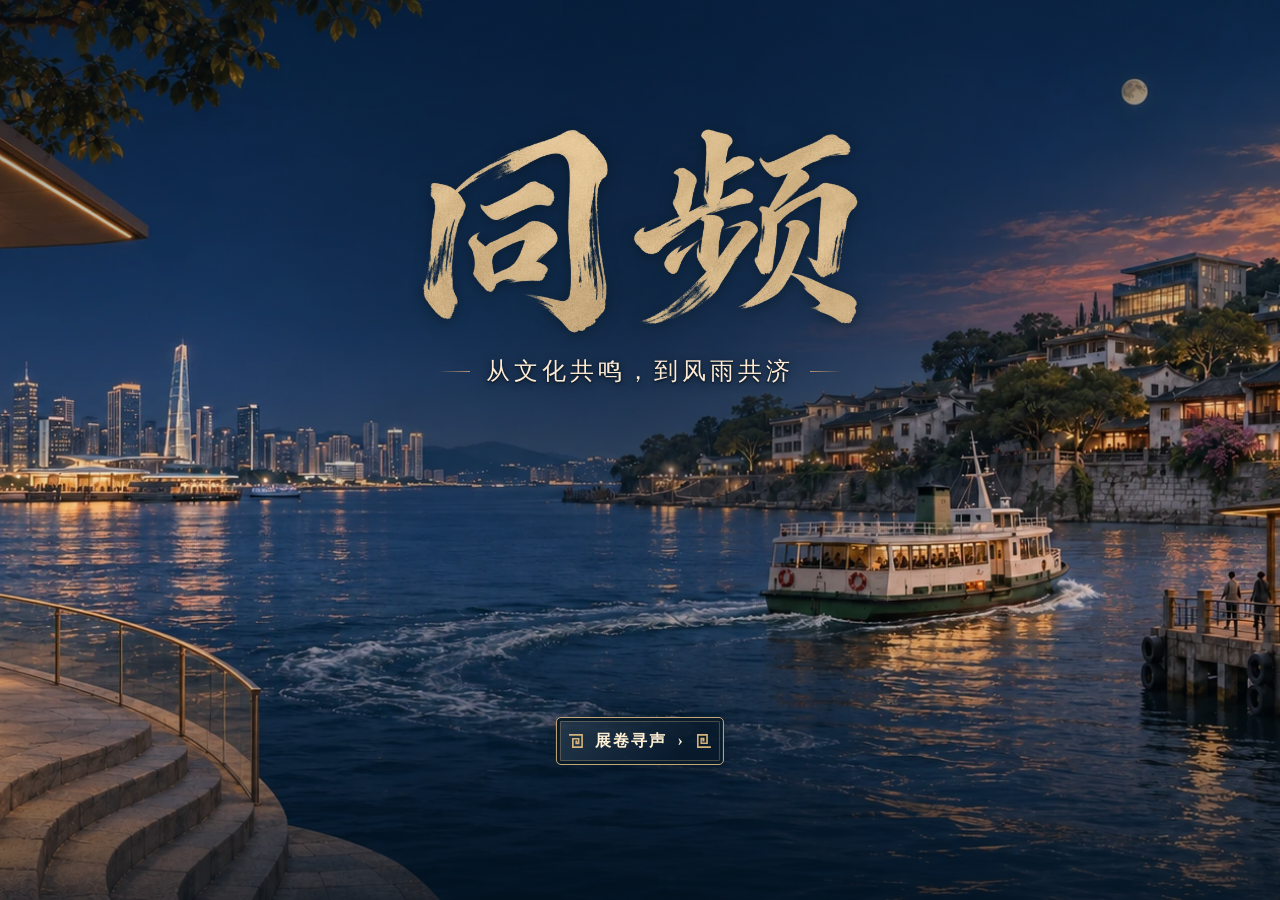
==== commit f4df2f22: "Apply approved Feibai title and sticky search design" ====
--- a/frontend/index.html
+++ b/frontend/index.html
@@ -1,10 +1,10 @@
-<!doctype html><html lang="zh-CN"><head><script src="bridge.js?v=20261126-release15"></script><meta charset="utf-8"><meta name="viewport" content="width=device-width,initial-scale=1"><title>同频 · 从文化共鸣到风雨共济</title><link rel="stylesheet" href="style.css?v=20261126-release15"><link rel="stylesheet" href="chinese-theme.css?v=20261126-release15"><script defer src="experience-upgrade.js?v=20261126-release15"></script><script defer src="geography.js?v=20261126-release15"></script><script defer src="card-export.js?v=20261126-release15"></script><script defer src="app-v3.js?v=paper4"></script><link rel="stylesheet" href="experience.css?v=20261126-release15"><script defer src="refine.js?v=festival-read"></script><link rel="stylesheet" href="refine.css?v=20261126-release15"><script defer src="complete.js?v=20261126-release15"></script><link rel="stylesheet" href="complete.css?v=20261126-release15"><script defer src="revision.js?v=20261126-release15"></script><link rel="stylesheet" href="revision.css?v=20261126-release15"><script defer src="auto-archive.js?v=20261126-release15"></script><link rel="stylesheet" href="auto-archive.css?v=20261126-release15"><style>html,body{height:100%;overflow:auto}body{margin:0}</style><link rel="stylesheet" href="journey.css?v=20261126-release15"><script defer src="journey.js?v=20261126-release15"></script><link rel="stylesheet" href="experience-upgrade.css?v=20261126-release15"><link rel="stylesheet" href="scroll-theme.css?v=20261126-release15"><script defer src="scroll-theme.js?v=guide18"></script><link rel="stylesheet" href="reference-home.css?v=20261125-scroll4"><link rel="stylesheet" href="reference-detail.css?v=20261125-details7"><script defer src="reference-detail.js?v=20261125-details7"></script><link rel="stylesheet" href="festival-words.css?v=20261126-release15"><script defer src="festival-words.js?v=four-word-exhibits"></script><link rel="stylesheet" href="festival-discovery.css?v=20261125-12"><script defer src="festival-discovery.js?v=20261125-12"></script><link rel="stylesheet" href="chapter-layout.css?v=20261126-17"><script defer src="chapter-layout.js?v=illustrated-directory"></script><link rel="stylesheet" href="three-realms.css?v=20261126-16"><link rel="stylesheet" href="directory-fit.css?v=20261126-20"><script defer src="directory-fit.js?v=20261126-20"></script><link rel="stylesheet" href="function-design.css?v=20261126-36"><script defer src="function-design.js?v=landscapes2"></script><link rel="stylesheet" href="fidelity.css?v=20261126-36"><script defer src="fidelity.js?v=20261126-36"></script><link rel="stylesheet" href="display-scale.css?v=20261126-36"><link rel="stylesheet" href="directory-rich.css?v=20261126-36"><script defer src="directory-rich.js?v=20261126-36"></script><style>.scroll-edition #words .wooden-type{scale:1.25;transform-origin:right center} #qingjin{display:none}body[data-page=home] #qingjin{position:fixed;inset:0;z-index:99;display:grid;place-items:center;background:#113447}body[data-page=home]>header,body[data-page=home]>main,body[data-page=home]>p,body[data-page=home]>#floatingGuide{visibility:hidden}html:has(body[data-page=home]),body[data-page=home]{overflow:hidden!important}#qingjin .painting{position:relative;width:min(100vw,159.88dvh);aspect-ratio:1586/992}#qingjin img{width:100%;display:block}#qingjin button{position:absolute;background:transparent;border:0;box-shadow:none;padding:0}#qingjin button:focus-visible{outline:3px solid gold}#guide:not([hidden]){z-index:200!important}</style><script defer src="qingjin.js?v=chapter-scroll-1"></script><link rel="stylesheet" href="final-layout.css?v=illustrated-directory"><link rel="stylesheet" href="festival-scenes.css?v=headings1"><script defer src="festival-scenes.js?v=headings1"></script><link rel="stylesheet" href="cover.css?v=modern-pier"><link rel="stylesheet" href="chapter-atlas.css?v=scene-layout"><script defer src="chapter-atlas.js"></script><link rel="stylesheet" href="season-desk.css?v=festival-desk"><script defer src="season-desk.js?v=festival-read"></script><link rel="stylesheet" href="live-atlas.css?v=exhibits"><style>#home{display:none!important}body[data-page=chapters]>header,body[data-page=chapters]>main{visibility:hidden}</style><link rel=stylesheet href=paper-edition.css?v=festival-read><link rel="stylesheet" href="sidebar.css?v=wine-red"><link rel="stylesheet" href="section-presentation.css?v=rain-bridge"></head><body data-page="home">
+<!doctype html><html lang="zh-CN"><head><script src="bridge.js?v=20261126-release15"></script><meta charset="utf-8"><meta name="viewport" content="width=device-width,initial-scale=1"><title>同频 · 从文化共鸣到风雨共济</title><link rel="stylesheet" href="style.css?v=20261126-release15"><link rel="stylesheet" href="chinese-theme.css?v=20261126-release15"><script defer src="experience-upgrade.js?v=20261126-release15"></script><script defer src="geography.js?v=20261126-release15"></script><script defer src="card-export.js?v=20261126-release15"></script><script defer src="app-v3.js?v=paper4"></script><link rel="stylesheet" href="experience.css?v=20261126-release15"><script defer src="refine.js?v=festival-read"></script><link rel="stylesheet" href="refine.css?v=20261126-release15"><script defer src="complete.js?v=sticky-search"></script><link rel="stylesheet" href="complete.css?v=20261126-release15"><script defer src="revision.js?v=20261126-release15"></script><link rel="stylesheet" href="revision.css?v=20261126-release15"><script defer src="auto-archive.js?v=20261126-release15"></script><link rel="stylesheet" href="auto-archive.css?v=20261126-release15"><style>html,body{height:100%;overflow:auto}body{margin:0}</style><link rel="stylesheet" href="journey.css?v=20261126-release15"><script defer src="journey.js?v=20261126-release15"></script><link rel="stylesheet" href="experience-upgrade.css?v=20261126-release15"><link rel="stylesheet" href="scroll-theme.css?v=20261126-release15"><script defer src="scroll-theme.js?v=sticky-search"></script><link rel="stylesheet" href="reference-home.css?v=20261125-scroll4"><link rel="stylesheet" href="reference-detail.css?v=20261125-details7"><script defer src="reference-detail.js?v=20261125-details7"></script><link rel="stylesheet" href="festival-words.css?v=20261126-release15"><script defer src="festival-words.js?v=sticky-search"></script><link rel="stylesheet" href="festival-discovery.css?v=20261125-12"><script defer src="festival-discovery.js?v=sticky-search"></script><link rel="stylesheet" href="chapter-layout.css?v=20261126-17"><script defer src="chapter-layout.js?v=sticky-search"></script><link rel="stylesheet" href="three-realms.css?v=20261126-16"><link rel="stylesheet" href="directory-fit.css?v=20261126-20"><script defer src="directory-fit.js?v=20261126-20"></script><link rel="stylesheet" href="function-design.css?v=20261126-36"><script defer src="function-design.js?v=landscapes2"></script><link rel="stylesheet" href="fidelity.css?v=20261126-36"><script defer src="fidelity.js?v=20261126-36"></script><link rel="stylesheet" href="display-scale.css?v=20261126-36"><link rel="stylesheet" href="directory-rich.css?v=20261126-36"><script defer src="directory-rich.js?v=20261126-36"></script><style>.scroll-edition #words .wooden-type{scale:1.25;transform-origin:right center} #qingjin{display:none}body[data-page=home] #qingjin{position:fixed;inset:0;z-index:99;display:grid;place-items:center;background:#113447}body[data-page=home]>header,body[data-page=home]>main,body[data-page=home]>p,body[data-page=home]>#floatingGuide{visibility:hidden}html:has(body[data-page=home]),body[data-page=home]{overflow:hidden!important}#qingjin .painting{position:relative;width:min(100vw,159.88dvh);aspect-ratio:1586/992}#qingjin img{width:100%;display:block}#qingjin button{position:absolute;background:transparent;border:0;box-shadow:none;padding:0}#qingjin button:focus-visible{outline:3px solid gold}#guide:not([hidden]){z-index:200!important}</style><script defer src="qingjin.js?v=chapter-scroll-1"></script><link rel="stylesheet" href="final-layout.css?v=illustrated-directory"><link rel="stylesheet" href="festival-scenes.css?v=headings1"><script defer src="festival-scenes.js?v=headings1"></script><link rel="stylesheet" href="cover.css?v=fei-bai"><link rel="stylesheet" href="chapter-atlas.css?v=scene-layout"><script defer src="chapter-atlas.js"></script><link rel="stylesheet" href="season-desk.css?v=festival-desk"><script defer src="season-desk.js?v=festival-read"></script><link rel="stylesheet" href="live-atlas.css?v=exhibits"><style>#home{display:none!important}body[data-page=chapters]>header,body[data-page=chapters]>main{visibility:hidden}</style><link rel=stylesheet href=paper-edition.css?v=festival-read><link rel="stylesheet" href="sidebar.css?v=rail-logo"><link rel="stylesheet" href="section-presentation.css?v=sticky-search"></head><body data-page="home">
 <header><a class="brand" href="#home"><span class="mark seal-mark">同<span>频</span></span><b>同频<small>TONG PIN</small></b></a><nav aria-label="主导航"><button data-page="home" class="active">首页</button><button data-page="culture">文化回声</button><button data-page="words">同物异名</button><button data-page="storm">同一场风</button><button id="guideNav">同频向导 ↗</button><button id="sourcesBtn" type="button">资料来源与出处</button></nav><span class="status">历史资料 · 共同理解</span></header><main><section id="home" class="page"><div class="hero"><div><div class="eyebrow">山海相望 · 心意相通</div><h1>从文化共鸣，<br>到<span>风雨共济。</span></h1><p>认识不同地方的节日与表达，<br>读懂同一场台风下，各地怎样提醒市民。</p><div class="access-versions"><span>网页版</span></div><button class="primary" id="start">开始同频 ↓</button></div><div class="culture-art" aria-hidden="true"><svg viewBox="0 0 520 360" xmlns="http://www.w3.org/2000/svg"><defs><linearGradient id="jade" x2="0" y2="1"><stop stop-color="#5e8e85"/><stop offset="1" stop-color="#174f50"/></linearGradient><linearGradient id="silk" x2="1" y2="1"><stop stop-color="#f1d4b2"/><stop offset="1" stop-color="#e5b898"/></linearGradient><clipPath id="window"><circle cx="266" cy="174" r="148"/></clipPath></defs><path d="M31 74h40m-20-20v40M440 290h40m-20-20v40" stroke="#bb925c" opacity=".5"/><circle cx="266" cy="174" r="159" fill="none" stroke="#c09b65" opacity=".45"/><circle cx="266" cy="174" r="148" fill="url(#silk)"/><g clip-path="url(#window)"><circle cx="296" cy="103" r="58" fill="#fff2cc"/><path d="M80 268L172 147l53 70 56-42 79 100 67-121 68 160v70H60Z" fill="#90aaa0"/><path d="M60 315l131-99 54 54 65-59 53 63 70-51 64 110v60H60Z" fill="url(#jade)"/><path d="M70 302c72-24 94 17 150-3s74-7 120 5 77-22 145-8M73 325c69-23 109 16 166-1s88-8 145 3 68-13 101-12" fill="none" stroke="#e8d4a6" stroke-width="1.2" opacity=".55"/><g fill="none" stroke="#fff4db" stroke-width="1.8" opacity=".7"><path d="M123 129h57c28 0 24-25 8-25-12 0-18 13-10 18h-67M327 164h60c21 0 22-20 8-20-11 0-15 10-10 14h-49"/></g></g><circle cx="266" cy="174" r="148" fill="none" stroke="#a77946" stroke-width="3"/><path d="M112 174H90m352 0h-22M266 18V1m0 346v13" stroke="#b18b58"/><rect x="395" y="62" width="40" height="57" rx="3" fill="#b65342"/><text x="415" y="86" fill="#fff3df" font-size="19" text-anchor="middle" font-family="KaiTi,serif">同</text><text x="415" y="109" fill="#fff3df" font-size="19" text-anchor="middle" font-family="KaiTi,serif">心</text><text x="61" y="150" fill="#906d4c" font-size="13" font-family="KaiTi,serif" writing-mode="tb" letter-spacing="7">山海相望</text><text x="468" y="185" fill="#906d4c" font-size="13" font-family="KaiTi,serif" writing-mode="tb" letter-spacing="7">心意相通</text></svg><span>一轮明月 · 万里同心</span></div></div><div id="entrances" class="entrances"><button data-enter="culture"><small>壹 / 认识彼此</small><h2>一起过个节</h2><p>认识九个节日，用两个人的视角共写一张卡。</p><span>探索节日文化 →</span></button><button data-enter="words"><small>贰 / 理解表达</small><h2>换个说法，也懂你</h2><p>在科技、出行和饮食情境里，比较不同表达。</p><span>认识不同说法 →</span></button><button data-enter="storm"><small>叁 / 关心彼此</small><h2>同一场风，一起读懂</h2><p>回放116场真实台风，阅读已核实的预警案例。</p><span>查看台风故事 →</span></button></div></section><section id="culture" class="page" hidden><div class="page-heading"><div class="eyebrow">壹 / 节日文化</div><h1>一个节日，<span>许多种过法。</span></h1><p>先认识节日，再留下自己的记忆。阅读曲线只是可选的传播观察。</p></div><div class="festival-tabs" id="festivalTabs"></div><article class="festival-story panel"><div class="festival-illustration" aria-hidden="true"><span id="festGlyph">月</span><small>岁时有序 · 人间有情</small></div><div><div class="eyebrow" id="festTheme"></div><h2 id="festName"></h2><p id="festIntro"></p><div class="festival-facts"><span id="festDate"></span><span>各地习俗有差异，欢迎补充自己的体验</span></div><a id="festSource" target="_blank" rel="noopener">阅读背景资料 ↗</a><button class="primary" id="goCreate">与朋友制作节日卡 ↓</button></div></article><details class="panel observation" id="observation"><summary>传播观察：人们什么时候查阅这个节日？<span>可选数据视图 ＋</span></summary><p>曲线展示维基百科条目的访问次数，帮助观察节日前后的查阅变化。它不代表地区人数、喜爱程度或文化认同；高峰与节日接近，也不能单凭曲线解释原因。</p><div class="panel-top"><b id="chartTitle"></b><select id="chartMode" aria-label="图表口径"><option value="raw">访问次数</option><option value="relative">相对全年中位数</option></select></div><div class="legend"><span>● 中文页面</span><span>● English页面</span></div><svg id="chart" viewBox="0 0 800 250" role="img" aria-label="节日页面每日浏览量曲线"></svg><label class="date-control">日期 <input type="range" id="day" min="0" max="365" value="260"><output id="date"></output></label><div id="dayValues" class="metrics"></div><div id="articleLinks"></div><p class="note">数据：Wikimedia API · 2024年。冬至英文条目讨论全球冬至现象，不限于中华节俗；不同条目范围不能直接当作同等文化关注。</p></details>
 <article class="panel coedit-v3" id="createSection"><div class="eyebrow">一起制作 / 不同设备也能加入</div><h2>你家怎么过？听听彼此的故事。</h2><p>创建卡片后，把邀请链接发给朋友。你们各自填写内容并确认，再导出共同的节日卡。</p><div class="room-controls"><button class="primary" id="createRoom">创建共创卡片</button><button class="secondary" id="localMode">先在这台设备试做</button><span id="roomStatus" role="status">尚未创建在线卡片</span></div><div id="invitation" hidden><label>邀请链接<input id="inviteLink" readonly></label><button id="copyInvite" class="secondary">复制邀请链接</button><p class="note">链接含编辑凭证，请只发给参与者。七天后过期；站点已公开。对方打开邀请链接即可加入，只能编辑自己的内容。</p></div><div class="coedit-fields"><label>我的一句标题<input id="sharedTitle" autocomplete="off" maxlength="60" placeholder="给这次相遇起个名字"></label><label>我的节日故事<textarea id="myVoice" autocomplete="off" maxlength="220" placeholder="例如：我家中秋会……我最想介绍的是……"></textarea></label><div class="partner"><small>另一位参与者</small><h3 id="partnerTitle">等待另一种视角</h3><p id="partnerVoice">在线模式下，对方保存后会自动同步到这里。</p><span id="partnerApproval">尚未确认</span></div></div><div class="room-controls"><button id="saveVoice" class="primary">保存我的内容</button><label><input type="checkbox" id="approve"> 我确认自己的内容</label><button id="cultureCard" class="secondary">预览共同卡片</button></div><p id="saveResult" role="status"></p></article></section><section id="words" class="page" hidden><div class="page-heading"><div class="eyebrow">贰 / 不同说法</div><h1>说法不同，<span>也能相互理解。</span></h1><p>先选一个生活情境，再看看同一概念的不同表达。这里是词汇示例，不是每个人的统一说法。</p></div><div class="festival-tabs" id="wordFilters"></div><div class="word-cards" id="wordCards"></div><div class="panel word-note"><h2>字形变化，不一定是词汇变化。</h2><p>这里的对应来自OpenCC地区词汇词典，使用时仍应看具体语境，不据标签推断个人身份。</p><a target="_blank" rel="noopener" href="https://github.com/BYVoid/OpenCC/blob/master/data/dictionary/TWPhrases.txt">查看词典与来源 ↗</a></div></section><section id="storm" class="page" hidden><div class="storm-heading"><div><div class="eyebrow">贰 · 风雨同行 / THROUGH THE STORM</div><h1>同一场风，<span>一起读懂。</span></h1><p>你窗外的风，也许正经过远方家人的城市。了解同一场台风在各地的名称与预警，让一份牵挂，跨越山海。</p></div><button class="secondary" id="stormCard">整理历史沟通卡 ↗</button></div><div class="storm-grid"><article class="panel map-panel"><div class="panel-top"><label class="storm-picker">历史台风<select id="stormSelect" aria-label="选择历史台风"><option value="KOINU">小犬 KOINU / 2023</option><option value="HATO">天鸽 HATO / 2017</option><option value="MANGKHUT">山竹 MANGKHUT / 2018</option></select></label><span class="pill">历史回放</span></div><div id="map"><svg id="fallback" viewBox="0 0 900 480" role="img" aria-label="台风经纬度轨迹示意图"></svg><span id="mapNotice">地理底图与历史路径</span></div><div class="playbar"><button id="play" class="primary">▶ 播放</button><input id="time" type="range" min="0" max="1" value="0" aria-label="台风回放时间"><select id="speed" aria-label="播放速度"><option value="1">1×</option><option value="3">3×</option></select></div><div id="point" class="metrics"></div><p class="note">NOAA IBTrACS最佳路径；位置为历史离散记录。台风标记大小不代表实际风圈。海岸线底图随站点提供，鼠标滚轮缩放、拖动平移，也可使用右上角按钮；不显示行政边界。</p></article><aside class="panel signals"><div class="eyebrow">看见信号，也看见它的边界</div><h2>台风同名，预警各有含义。</h2><div class="region-tabs"><button data-region="hk" class="selected">香港</button><button data-region="mo">澳门</button><button data-region="tw">台湾地区</button><button data-region="gd">大陆</button></div><div id="signalContent"></div><div class="divider"></div><h3 id="eventHeading">当地已核验记录</h3><div id="events"></div><p class="note">只显示有官方依据的事件；未取得记录不代表当地没有预警。时间为当地时间 UTC+8。</p></aside></div><article class="panel learn"><div class="eyebrow">先了解，再比较</div><h2>香港挂八号风球，澳门一定也挂八号吗？</h2><p>不一定。同一台风到各地的距离、当地风况和发布条件可能不同。先看地点与时间，再读当地信号。</p><div class="comparison-example" id="comparisonExample"></div><details><summary>想试一题？</summary><p>看到异地朋友发来的预警，你首先应该做什么？</p><button data-answer="wrong" class="secondary">直接换成我熟悉的颜色等级</button><button data-answer="right" class="primary">确认地点、发布时间和当地解释</button><p id="feedback" role="status"></p></details></article></section><footer><div id="footer-signature"><b>同频</b><span>从文化共鸣，到风雨共济。</span></div></footer></main><button id="floatingGuide" class="guide-fab">✦ 同频向导</button><aside id="guide" hidden aria-label="同频向导"><div class="guide-head"><div><b>同频向导</b><small id="aiStatus">正在检查连接</small></div><button id="closeGuide" aria-label="关闭向导">×</button></div><div class="guide-body"><p>让问题带你看见依据。</p><div class="suggestions"><button data-q="八号风球可以换算成橙色预警吗？">读懂信号差异</button><button data-q="播放小犬接近香港的过程">在地图上看小犬</button><button data-q="这些浏览量代表各地区青年吗？">理解数据边界</button></div><div id="messages" aria-live="polite"></div></div><label class="note"><input id="webSearch" type="checkbox"> 启用联网搜索（需模型支持）</label><form id="chatForm"><label class="sr-only" for="question">向导问题</label><input id="question" maxlength="1600" placeholder="聊知识、查词语，或问任何想了解的问题…" required><button class="primary" id="send">发送</button></form><p class="note">支持通用问答；联网引用可查证，时效信息请核对发布机构与日期。</p></aside>
 <dialog id="modal"><button id="closeModal" aria-label="关闭弹窗">×</button><div id="modalContent"></div></dialog><div id="qingjin">
   <article class="folio">
     <div class="preface">
-      <h1><img src="assets/home-dry-brush.webp" alt="同频" fetchpriority="high"></h1>
+      <h1 class="cover-title"><img src="assets/title-variant-brush.webp" alt="同频" fetchpriority="high"></h1>
       <p>从文化共鸣，到风雨共济</p>
     </div>
     <button type="button" class="enter" data-cover="chapters">展卷寻声 <span aria-hidden="true">›</span></button>
--- a/frontend/cover.css
+++ b/frontend/cover.css
@@ -11,7 +11,11 @@
  background:radial-gradient(ellipse at 50% 33%,#06192c85,transparent 48%),
  linear-gradient(180deg,#04121f72,#04121f24 37%,transparent 65%,#04121fab);
 }
-#qingjin .preface h1{margin:0}
+#qingjin .preface .cover-title{
+ display:grid;place-items:center;width:clamp(215px,min(37vw,49dvh),520px);
+ max-width:100%;aspect-ratio:2.1;margin:0 auto;
+}
+#qingjin .preface .cover-title img{width:100%;height:100%;object-fit:contain}
 #qingjin .preface img{
  display:block;width:clamp(215px,min(37vw,49dvh),520px);max-width:100%;height:auto;margin:auto;
  filter:saturate(.78) brightness(1.10) drop-shadow(0 2px 7px #05131e9c);
@@ -46,6 +50,6 @@
 @media(max-width:400px){#qingjin .preface p{letter-spacing:.04em;gap:6px}}
 @media(max-height:420px){
  #qingjin .folio{padding-top:clamp(9px,6dvh,24px)}
- #qingjin .preface img{width:clamp(115px,41dvh,175px)}
+ #qingjin .preface .cover-title{width:clamp(112px,40dvh,176px)}
  #qingjin .folio .enter{bottom:10dvh;min-height:38px}
 }
--- a/frontend/sidebar.css
+++ b/frontend/sidebar.css
@@ -28,7 +28,7 @@
  border-bottom:1px solid #c49c7660!important;
 }
 body.scroll-edition:is([data-page=culture],[data-page=words],[data-page=storm])>#studioRail .brand::after{
- content:"";position:absolute;inset:0;background:url("assets/directory-classic-logo.png") center/auto 68% no-repeat;
+ content:"";position:absolute;inset:0;background:url("assets/directory-classic-logo.png") center/min(84%,235px) auto no-repeat;
  filter:grayscale(1) brightness(.85) contrast(1.85) sepia(.82);
  mix-blend-mode:screen;pointer-events:none;
 }
--- a/frontend/section-presentation.css
+++ b/frontend/section-presentation.css
@@ -132,3 +132,44 @@
  #words .exhibit-picker{grid-template-columns:repeat(2,minmax(0,1fr))}
  body.scroll-edition[data-page=storm] main #storm#storm>.storm-heading{padding:22px 12px}
 }
+/* Keep the search controls usable while their results scroll normally. */
+body.scroll-edition[data-page=words] main #words#words>.page-heading{container-type:inline-size}
+body.scroll-edition[data-page=words] main #words#words>.page-heading h1{
+ font-size:clamp(21px,6cqw,66px)!important;
+}
+#words .words-title-part{display:inline-block;white-space:nowrap}
+body.scroll-edition[data-page=words] #words .words-workspace #wordSearch{
+ position:sticky;top:0;z-index:12;
+ padding:9px 13px 11px;margin:0 0 12px;
+ background:#f4ebda;border:1px solid #c7aa81;border-radius:7px;box-shadow:0 4px 12px #0c243026;
+}
+body.scroll-edition[data-page=words] #words .words-workspace #wordSearch>label{margin-bottom:5px}
+body.scroll-edition[data-page=words] #words .words-workspace #wordSearch>div:first-of-type{
+ display:grid!important;grid-template-columns:minmax(0,1fr) auto;gap:8px;
+}
+body.scroll-edition[data-page=words] #words #wordQuery{width:100%;min-width:0}
+#words #wordSubmit{white-space:nowrap}
+body.scroll-edition[data-page=storm] main #storm#storm .latest-storm{
+ position:sticky;top:0;z-index:12;margin-bottom:12px;
+ border-color:#c7aa81;border-radius:7px;background:#f4ebda!important;box-shadow:0 4px 12px #0c243026;
+}
+body.scroll-edition[data-page=storm] main #storm#storm #latestForm{
+ display:grid;grid-template-columns:minmax(0,1fr) auto;gap:8px;
+}
+body.scroll-edition[data-page=storm] #storm #latestQuery{min-width:0;width:100%}
+#storm #latestButton{white-space:nowrap}
+#storm #latestResult:not([hidden]),body.scroll-edition[data-page=culture] #culture>#festivalSearchResult:not([hidden]){
+ margin:0 0 12px;padding:12px 16px;border:1px solid #c7aa81;border-radius:7px;
+ color:#3e3025;overflow-wrap:anywhere;
+}
+body.scroll-edition[data-page=culture] main #culture#culture>.festival-discovery{
+ position:sticky!important;top:0!important;z-index:12!important;
+ box-shadow:0 4px 12px #0c243040;
+}
+body.scroll-edition[data-page=culture] #culture>#festivalSearchResult{background:#f4ebda}
+@media(max-width:520px){
+ body.scroll-edition[data-page=words] #words .words-workspace #wordSearch{padding-inline:7px}
+ body.scroll-edition[data-page=words] #words #wordSubmit{font-size:12px;padding-inline:6px}
+ body.scroll-edition[data-page=storm] main #storm#storm #latestForm{gap:5px;padding:5px}
+ body.scroll-edition[data-page=storm] #storm #latestButton{font-size:12px;padding-inline:5px}
+}
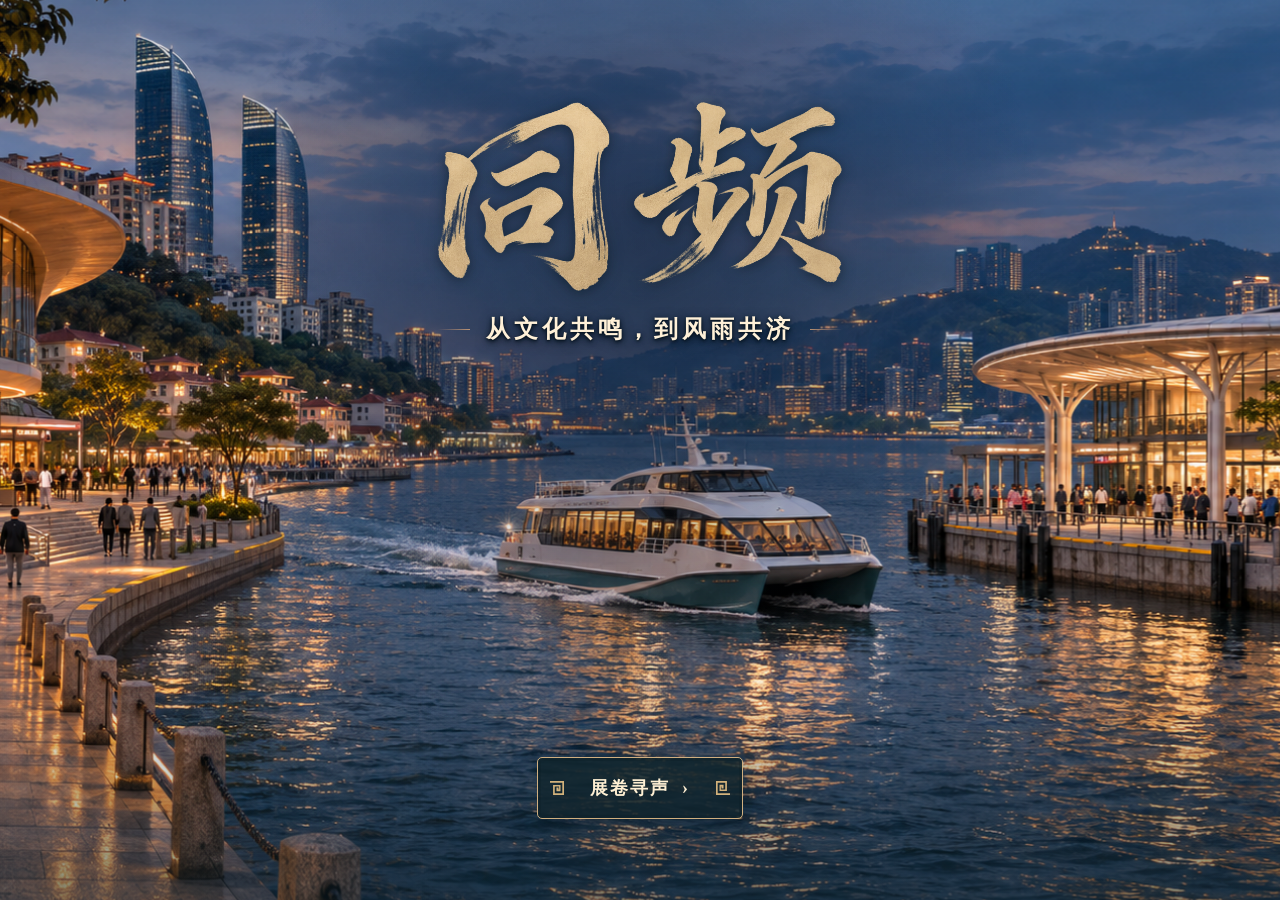
==== commit 08414eb2: "Publish approved interactive harbor homepage" ====
--- a/frontend/index.html
+++ b/frontend/index.html
@@ -1,8 +1,9 @@
-<!doctype html><html lang="zh-CN"><head><script src="bridge.js?v=20261126-release15"></script><meta charset="utf-8"><meta name="viewport" content="width=device-width,initial-scale=1"><title>同频 · 从文化共鸣到风雨共济</title><link rel="stylesheet" href="style.css?v=20261126-release15"><link rel="stylesheet" href="chinese-theme.css?v=20261126-release15"><script defer src="experience-upgrade.js?v=20261126-release15"></script><script defer src="geography.js?v=20261126-release15"></script><script defer src="card-export.js?v=20261126-release15"></script><script defer src="app-v3.js?v=paper4"></script><link rel="stylesheet" href="experience.css?v=20261126-release15"><script defer src="refine.js?v=festival-read"></script><link rel="stylesheet" href="refine.css?v=20261126-release15"><script defer src="complete.js?v=sticky-search"></script><link rel="stylesheet" href="complete.css?v=20261126-release15"><script defer src="revision.js?v=20261126-release15"></script><link rel="stylesheet" href="revision.css?v=20261126-release15"><script defer src="auto-archive.js?v=20261126-release15"></script><link rel="stylesheet" href="auto-archive.css?v=20261126-release15"><style>html,body{height:100%;overflow:auto}body{margin:0}</style><link rel="stylesheet" href="journey.css?v=20261126-release15"><script defer src="journey.js?v=20261126-release15"></script><link rel="stylesheet" href="experience-upgrade.css?v=20261126-release15"><link rel="stylesheet" href="scroll-theme.css?v=20261126-release15"><script defer src="scroll-theme.js?v=sticky-search"></script><link rel="stylesheet" href="reference-home.css?v=20261125-scroll4"><link rel="stylesheet" href="reference-detail.css?v=20261125-details7"><script defer src="reference-detail.js?v=20261125-details7"></script><link rel="stylesheet" href="festival-words.css?v=20261126-release15"><script defer src="festival-words.js?v=sticky-search"></script><link rel="stylesheet" href="festival-discovery.css?v=20261125-12"><script defer src="festival-discovery.js?v=sticky-search"></script><link rel="stylesheet" href="chapter-layout.css?v=20261126-17"><script defer src="chapter-layout.js?v=sticky-search"></script><link rel="stylesheet" href="three-realms.css?v=20261126-16"><link rel="stylesheet" href="directory-fit.css?v=20261126-20"><script defer src="directory-fit.js?v=20261126-20"></script><link rel="stylesheet" href="function-design.css?v=20261126-36"><script defer src="function-design.js?v=landscapes2"></script><link rel="stylesheet" href="fidelity.css?v=20261126-36"><script defer src="fidelity.js?v=20261126-36"></script><link rel="stylesheet" href="display-scale.css?v=20261126-36"><link rel="stylesheet" href="directory-rich.css?v=20261126-36"><script defer src="directory-rich.js?v=20261126-36"></script><style>.scroll-edition #words .wooden-type{scale:1.25;transform-origin:right center} #qingjin{display:none}body[data-page=home] #qingjin{position:fixed;inset:0;z-index:99;display:grid;place-items:center;background:#113447}body[data-page=home]>header,body[data-page=home]>main,body[data-page=home]>p,body[data-page=home]>#floatingGuide{visibility:hidden}html:has(body[data-page=home]),body[data-page=home]{overflow:hidden!important}#qingjin .painting{position:relative;width:min(100vw,159.88dvh);aspect-ratio:1586/992}#qingjin img{width:100%;display:block}#qingjin button{position:absolute;background:transparent;border:0;box-shadow:none;padding:0}#qingjin button:focus-visible{outline:3px solid gold}#guide:not([hidden]){z-index:200!important}</style><script defer src="qingjin.js?v=chapter-scroll-1"></script><link rel="stylesheet" href="final-layout.css?v=illustrated-directory"><link rel="stylesheet" href="festival-scenes.css?v=headings1"><script defer src="festival-scenes.js?v=headings1"></script><link rel="stylesheet" href="cover.css?v=fei-bai"><link rel="stylesheet" href="chapter-atlas.css?v=scene-layout"><script defer src="chapter-atlas.js"></script><link rel="stylesheet" href="season-desk.css?v=festival-desk"><script defer src="season-desk.js?v=festival-read"></script><link rel="stylesheet" href="live-atlas.css?v=exhibits"><style>#home{display:none!important}body[data-page=chapters]>header,body[data-page=chapters]>main{visibility:hidden}</style><link rel=stylesheet href=paper-edition.css?v=festival-read><link rel="stylesheet" href="sidebar.css?v=rail-logo"><link rel="stylesheet" href="section-presentation.css?v=sticky-search"></head><body data-page="home">
+<!doctype html><html lang="zh-CN"><head><script src="bridge.js?v=20261126-release15"></script><meta charset="utf-8"><meta name="viewport" content="width=device-width,initial-scale=1"><title>同频 · 从文化共鸣到风雨共济</title><link rel="stylesheet" href="style.css?v=20261126-release15"><link rel="stylesheet" href="chinese-theme.css?v=20261126-release15"><script defer src="experience-upgrade.js?v=20261126-release15"></script><script defer src="geography.js?v=20261126-release15"></script><script defer src="card-export.js?v=20261126-release15"></script><script defer src="app-v3.js?v=guide-sizes"></script><link rel="stylesheet" href="experience.css?v=20261126-release15"><script defer src="refine.js?v=festival-read"></script><link rel="stylesheet" href="refine.css?v=20261126-release15"><script defer src="complete.js?v=sticky-search"></script><link rel="stylesheet" href="complete.css?v=20261126-release15"><script defer src="revision.js?v=storm-quiz"></script><link rel="stylesheet" href="revision.css?v=20261126-release15"><script defer src="auto-archive.js?v=20261126-release15"></script><link rel="stylesheet" href="auto-archive.css?v=20261126-release15"><style>html,body{height:100%;overflow:auto}body{margin:0}</style><link rel="stylesheet" href="journey.css?v=20261126-release15"><script defer src="journey.js?v=20261126-release15"></script><link rel="stylesheet" href="experience-upgrade.css?v=20261126-release15"><link rel="stylesheet" href="scroll-theme.css?v=20261126-release15"><script defer src="scroll-theme.js?v=sticky-search"></script><link rel="stylesheet" href="reference-home.css?v=20261125-scroll4"><link rel="stylesheet" href="reference-detail.css?v=20261125-details7"><script defer src="reference-detail.js?v=guide-prompt"></script><link rel="stylesheet" href="festival-words.css?v=20261126-release15"><script defer src="festival-words.js?v=exhibit-frame"></script><link rel="stylesheet" href="festival-discovery.css?v=20261125-12"><script defer src="festival-discovery.js?v=sticky-search"></script><link rel="stylesheet" href="chapter-layout.css?v=20261126-17"><script defer src="chapter-layout.js?v=dark-red"></script><link rel="stylesheet" href="three-realms.css?v=20261126-16"><link rel="stylesheet" href="directory-fit.css?v=20261126-20"><script defer src="directory-fit.js?v=20261126-20"></script><link rel="stylesheet" href="function-design.css?v=20261126-36"><script defer src="function-design.js?v=landscapes2"></script><link rel="stylesheet" href="fidelity.css?v=20261126-36"><script defer src="fidelity.js?v=20261126-36"></script><link rel="stylesheet" href="display-scale.css?v=20261126-36"><link rel="stylesheet" href="directory-rich.css?v=20261126-36"><script defer src="directory-rich.js?v=20261126-36"></script><style>.scroll-edition #words .wooden-type{scale:1.25;transform-origin:right center} #qingjin{display:none}body[data-page=home] #qingjin{position:fixed;inset:0;z-index:99;display:grid;place-items:center;background:#113447}body[data-page=home]>header,body[data-page=home]>main,body[data-page=home]>p,body[data-page=home]>#floatingGuide{visibility:hidden}html:has(body[data-page=home]),body[data-page=home]{overflow:hidden!important}#qingjin .painting{position:relative;width:min(100vw,159.88dvh);aspect-ratio:1586/992}#qingjin img{width:100%;display:block}#qingjin button{position:absolute;background:transparent;border:0;box-shadow:none;padding:0}#qingjin button:focus-visible{outline:3px solid gold}#guide:not([hidden]){z-index:200!important}</style><script defer src="qingjin.js?v=harbor-motion"></script><link rel="stylesheet" href="final-layout.css?v=illustrated-directory"><link rel="stylesheet" href="festival-scenes.css?v=headings1"><script defer src="festival-scenes.js?v=headings1"></script><link rel="stylesheet" href="cover.css?v=harbor-front"><link rel="stylesheet" href="chapter-atlas.css?v=shared-moon"><script defer src="chapter-atlas.js"></script><link rel="stylesheet" href="season-desk.css?v=shared-moon"><script defer src="season-desk.js?v=festival-read"></script><link rel="stylesheet" href="live-atlas.css?v=exhibits"><style>#home{display:none!important}body[data-page=chapters]>header,body[data-page=chapters]>main{visibility:hidden}</style><link rel=stylesheet href=paper-edition.css?v=festival-read><link rel="stylesheet" href="sidebar.css?v=dark-red"><link rel="stylesheet" href="section-presentation.css?v=centered-care"><link rel="stylesheet" href="guide-festivals.css?v=2"></head><body data-page="home">
 <header><a class="brand" href="#home"><span class="mark seal-mark">同<span>频</span></span><b>同频<small>TONG PIN</small></b></a><nav aria-label="主导航"><button data-page="home" class="active">首页</button><button data-page="culture">文化回声</button><button data-page="words">同物异名</button><button data-page="storm">同一场风</button><button id="guideNav">同频向导 ↗</button><button id="sourcesBtn" type="button">资料来源与出处</button></nav><span class="status">历史资料 · 共同理解</span></header><main><section id="home" class="page"><div class="hero"><div><div class="eyebrow">山海相望 · 心意相通</div><h1>从文化共鸣，<br>到<span>风雨共济。</span></h1><p>认识不同地方的节日与表达，<br>读懂同一场台风下，各地怎样提醒市民。</p><div class="access-versions"><span>网页版</span></div><button class="primary" id="start">开始同频 ↓</button></div><div class="culture-art" aria-hidden="true"><svg viewBox="0 0 520 360" xmlns="http://www.w3.org/2000/svg"><defs><linearGradient id="jade" x2="0" y2="1"><stop stop-color="#5e8e85"/><stop offset="1" stop-color="#174f50"/></linearGradient><linearGradient id="silk" x2="1" y2="1"><stop stop-color="#f1d4b2"/><stop offset="1" stop-color="#e5b898"/></linearGradient><clipPath id="window"><circle cx="266" cy="174" r="148"/></clipPath></defs><path d="M31 74h40m-20-20v40M440 290h40m-20-20v40" stroke="#bb925c" opacity=".5"/><circle cx="266" cy="174" r="159" fill="none" stroke="#c09b65" opacity=".45"/><circle cx="266" cy="174" r="148" fill="url(#silk)"/><g clip-path="url(#window)"><circle cx="296" cy="103" r="58" fill="#fff2cc"/><path d="M80 268L172 147l53 70 56-42 79 100 67-121 68 160v70H60Z" fill="#90aaa0"/><path d="M60 315l131-99 54 54 65-59 53 63 70-51 64 110v60H60Z" fill="url(#jade)"/><path d="M70 302c72-24 94 17 150-3s74-7 120 5 77-22 145-8M73 325c69-23 109 16 166-1s88-8 145 3 68-13 101-12" fill="none" stroke="#e8d4a6" stroke-width="1.2" opacity=".55"/><g fill="none" stroke="#fff4db" stroke-width="1.8" opacity=".7"><path d="M123 129h57c28 0 24-25 8-25-12 0-18 13-10 18h-67M327 164h60c21 0 22-20 8-20-11 0-15 10-10 14h-49"/></g></g><circle cx="266" cy="174" r="148" fill="none" stroke="#a77946" stroke-width="3"/><path d="M112 174H90m352 0h-22M266 18V1m0 346v13" stroke="#b18b58"/><rect x="395" y="62" width="40" height="57" rx="3" fill="#b65342"/><text x="415" y="86" fill="#fff3df" font-size="19" text-anchor="middle" font-family="KaiTi,serif">同</text><text x="415" y="109" fill="#fff3df" font-size="19" text-anchor="middle" font-family="KaiTi,serif">心</text><text x="61" y="150" fill="#906d4c" font-size="13" font-family="KaiTi,serif" writing-mode="tb" letter-spacing="7">山海相望</text><text x="468" y="185" fill="#906d4c" font-size="13" font-family="KaiTi,serif" writing-mode="tb" letter-spacing="7">心意相通</text></svg><span>一轮明月 · 万里同心</span></div></div><div id="entrances" class="entrances"><button data-enter="culture"><small>壹 / 认识彼此</small><h2>一起过个节</h2><p>认识九个节日，用两个人的视角共写一张卡。</p><span>探索节日文化 →</span></button><button data-enter="words"><small>贰 / 理解表达</small><h2>换个说法，也懂你</h2><p>在科技、出行和饮食情境里，比较不同表达。</p><span>认识不同说法 →</span></button><button data-enter="storm"><small>叁 / 关心彼此</small><h2>同一场风，一起读懂</h2><p>回放116场真实台风，阅读已核实的预警案例。</p><span>查看台风故事 →</span></button></div></section><section id="culture" class="page" hidden><div class="page-heading"><div class="eyebrow">壹 / 节日文化</div><h1>一个节日，<span>许多种过法。</span></h1><p>先认识节日，再留下自己的记忆。阅读曲线只是可选的传播观察。</p></div><div class="festival-tabs" id="festivalTabs"></div><article class="festival-story panel"><div class="festival-illustration" aria-hidden="true"><span id="festGlyph">月</span><small>岁时有序 · 人间有情</small></div><div><div class="eyebrow" id="festTheme"></div><h2 id="festName"></h2><p id="festIntro"></p><div class="festival-facts"><span id="festDate"></span><span>各地习俗有差异，欢迎补充自己的体验</span></div><a id="festSource" target="_blank" rel="noopener">阅读背景资料 ↗</a><button class="primary" id="goCreate">与朋友制作节日卡 ↓</button></div></article><details class="panel observation" id="observation"><summary>传播观察：人们什么时候查阅这个节日？<span>可选数据视图 ＋</span></summary><p>曲线展示维基百科条目的访问次数，帮助观察节日前后的查阅变化。它不代表地区人数、喜爱程度或文化认同；高峰与节日接近，也不能单凭曲线解释原因。</p><div class="panel-top"><b id="chartTitle"></b><select id="chartMode" aria-label="图表口径"><option value="raw">访问次数</option><option value="relative">相对全年中位数</option></select></div><div class="legend"><span>● 中文页面</span><span>● English页面</span></div><svg id="chart" viewBox="0 0 800 250" role="img" aria-label="节日页面每日浏览量曲线"></svg><label class="date-control">日期 <input type="range" id="day" min="0" max="365" value="260"><output id="date"></output></label><div id="dayValues" class="metrics"></div><div id="articleLinks"></div><p class="note">数据：Wikimedia API · 2024年。冬至英文条目讨论全球冬至现象，不限于中华节俗；不同条目范围不能直接当作同等文化关注。</p></details>
 <article class="panel coedit-v3" id="createSection"><div class="eyebrow">一起制作 / 不同设备也能加入</div><h2>你家怎么过？听听彼此的故事。</h2><p>创建卡片后，把邀请链接发给朋友。你们各自填写内容并确认，再导出共同的节日卡。</p><div class="room-controls"><button class="primary" id="createRoom">创建共创卡片</button><button class="secondary" id="localMode">先在这台设备试做</button><span id="roomStatus" role="status">尚未创建在线卡片</span></div><div id="invitation" hidden><label>邀请链接<input id="inviteLink" readonly></label><button id="copyInvite" class="secondary">复制邀请链接</button><p class="note">链接含编辑凭证，请只发给参与者。七天后过期；站点已公开。对方打开邀请链接即可加入，只能编辑自己的内容。</p></div><div class="coedit-fields"><label>我的一句标题<input id="sharedTitle" autocomplete="off" maxlength="60" placeholder="给这次相遇起个名字"></label><label>我的节日故事<textarea id="myVoice" autocomplete="off" maxlength="220" placeholder="例如：我家中秋会……我最想介绍的是……"></textarea></label><div class="partner"><small>另一位参与者</small><h3 id="partnerTitle">等待另一种视角</h3><p id="partnerVoice">在线模式下，对方保存后会自动同步到这里。</p><span id="partnerApproval">尚未确认</span></div></div><div class="room-controls"><button id="saveVoice" class="primary">保存我的内容</button><label><input type="checkbox" id="approve"> 我确认自己的内容</label><button id="cultureCard" class="secondary">预览共同卡片</button></div><p id="saveResult" role="status"></p></article></section><section id="words" class="page" hidden><div class="page-heading"><div class="eyebrow">贰 / 不同说法</div><h1>说法不同，<span>也能相互理解。</span></h1><p>先选一个生活情境，再看看同一概念的不同表达。这里是词汇示例，不是每个人的统一说法。</p></div><div class="festival-tabs" id="wordFilters"></div><div class="word-cards" id="wordCards"></div><div class="panel word-note"><h2>字形变化，不一定是词汇变化。</h2><p>这里的对应来自OpenCC地区词汇词典，使用时仍应看具体语境，不据标签推断个人身份。</p><a target="_blank" rel="noopener" href="https://github.com/BYVoid/OpenCC/blob/master/data/dictionary/TWPhrases.txt">查看词典与来源 ↗</a></div></section><section id="storm" class="page" hidden><div class="storm-heading"><div><div class="eyebrow">贰 · 风雨同行 / THROUGH THE STORM</div><h1>同一场风，<span>一起读懂。</span></h1><p>你窗外的风，也许正经过远方家人的城市。了解同一场台风在各地的名称与预警，让一份牵挂，跨越山海。</p></div><button class="secondary" id="stormCard">整理历史沟通卡 ↗</button></div><div class="storm-grid"><article class="panel map-panel"><div class="panel-top"><label class="storm-picker">历史台风<select id="stormSelect" aria-label="选择历史台风"><option value="KOINU">小犬 KOINU / 2023</option><option value="HATO">天鸽 HATO / 2017</option><option value="MANGKHUT">山竹 MANGKHUT / 2018</option></select></label><span class="pill">历史回放</span></div><div id="map"><svg id="fallback" viewBox="0 0 900 480" role="img" aria-label="台风经纬度轨迹示意图"></svg><span id="mapNotice">地理底图与历史路径</span></div><div class="playbar"><button id="play" class="primary">▶ 播放</button><input id="time" type="range" min="0" max="1" value="0" aria-label="台风回放时间"><select id="speed" aria-label="播放速度"><option value="1">1×</option><option value="3">3×</option></select></div><div id="point" class="metrics"></div><p class="note">NOAA IBTrACS最佳路径；位置为历史离散记录。台风标记大小不代表实际风圈。海岸线底图随站点提供，鼠标滚轮缩放、拖动平移，也可使用右上角按钮；不显示行政边界。</p></article><aside class="panel signals"><div class="eyebrow">看见信号，也看见它的边界</div><h2>台风同名，预警各有含义。</h2><div class="region-tabs"><button data-region="hk" class="selected">香港</button><button data-region="mo">澳门</button><button data-region="tw">台湾地区</button><button data-region="gd">大陆</button></div><div id="signalContent"></div><div class="divider"></div><h3 id="eventHeading">当地已核验记录</h3><div id="events"></div><p class="note">只显示有官方依据的事件；未取得记录不代表当地没有预警。时间为当地时间 UTC+8。</p></aside></div><article class="panel learn"><div class="eyebrow">先了解，再比较</div><h2>香港挂八号风球，澳门一定也挂八号吗？</h2><p>不一定。同一台风到各地的距离、当地风况和发布条件可能不同。先看地点与时间，再读当地信号。</p><div class="comparison-example" id="comparisonExample"></div><details><summary>想试一题？</summary><p>看到异地朋友发来的预警，你首先应该做什么？</p><button data-answer="wrong" class="secondary">直接换成我熟悉的颜色等级</button><button data-answer="right" class="primary">确认地点、发布时间和当地解释</button><p id="feedback" role="status"></p></details></article></section><footer><div id="footer-signature"><b>同频</b><span>从文化共鸣，到风雨共济。</span></div></footer></main><button id="floatingGuide" class="guide-fab">✦ 同频向导</button><aside id="guide" hidden aria-label="同频向导"><div class="guide-head"><div><b>同频向导</b><small id="aiStatus">正在检查连接</small></div><button id="closeGuide" aria-label="关闭向导">×</button></div><div class="guide-body"><p>让问题带你看见依据。</p><div class="suggestions"><button data-q="八号风球可以换算成橙色预警吗？">读懂信号差异</button><button data-q="播放小犬接近香港的过程">在地图上看小犬</button><button data-q="这些浏览量代表各地区青年吗？">理解数据边界</button></div><div id="messages" aria-live="polite"></div></div><label class="note"><input id="webSearch" type="checkbox"> 启用联网搜索（需模型支持）</label><form id="chatForm"><label class="sr-only" for="question">向导问题</label><input id="question" maxlength="1600" placeholder="聊知识、查词语，或问任何想了解的问题…" required><button class="primary" id="send">发送</button></form><p class="note">支持通用问答；联网引用可查证，时效信息请核对发布机构与日期。</p></aside>
 <dialog id="modal"><button id="closeModal" aria-label="关闭弹窗">×</button><div id="modalContent"></div></dialog><div id="qingjin">
-  <article class="folio">
+  <article class="folio harbor-cover">
+    <img class="harbor-scene" src="assets/home-cross-strait-pier.png" alt="" fetchpriority="high">
     <div class="preface">
       <h1 class="cover-title"><img src="assets/title-variant-brush.webp" alt="同频" fetchpriority="high"></h1>
       <p>从文化共鸣，到风雨共济</p>
--- a/frontend/cover.css
+++ b/frontend/cover.css
@@ -53,3 +53,52 @@
  #qingjin .preface .cover-title{width:clamp(112px,40dvh,176px)}
  #qingjin .folio .enter{bottom:10dvh;min-height:38px}
 }
+
+#qingjin .folio.harbor-cover {
+  padding-top: clamp(30px, 11dvh, 112px);
+  background: #101d2c;
+}
+#qingjin .harbor-cover .harbor-scene {
+  position: absolute;
+  inset: 0;
+  z-index: -2;
+  width: 100%;
+  height: 100%;
+  object-fit: cover;
+  object-position: 50% 50%;
+  pointer-events: none;
+}
+#qingjin .harbor-cover::before {
+  pointer-events: none;
+  background: radial-gradient(ellipse at 50% 27%, #10192d7a, transparent 45%),
+    linear-gradient(180deg, #0a182b21, transparent 35% 76%, #0c202b81);
+}
+#qingjin .harbor-cover .cover-title {
+  width: clamp(185px, min(32vw, 52dvh), 480px);
+}
+#qingjin .harbor-cover .preface p {
+  font-weight: 700;
+  color: #fff1d8;
+  text-shadow: 0 1px 2px #06131f, 0 2px 5px #06131f, 0 3px 12px #06131fcc;
+}
+#qingjin .harbor-cover .enter {
+  bottom: clamp(26px, 9dvh, 90px);
+  min-inline-size: min(calc(100% - 24px), clamp(206px, 16vw, 278px));
+  min-height: clamp(52px, 8dvh, 62px);
+  justify-content: center;
+  font-size: clamp(17px, 1.4vw, 23px);
+  background: #11252dd9;
+  border-color: #d0af7f;
+  box-shadow: inset 0 0 0 3px #0e202645, 0 8px 30px #06182155;
+}
+@media (hover: hover) and (pointer: fine) and (prefers-reduced-motion: no-preference) {
+  #qingjin .harbor-cover .harbor-scene {
+    transform: translate3d(var(--harbor-x, 0px), var(--harbor-y, 0px), 0) scale(1.055);
+    transition: transform 420ms cubic-bezier(.2,.7,.3,1);
+  }
+}
+@media (max-height: 420px) {
+  #qingjin .folio.harbor-cover { padding-top: 13px; }
+  #qingjin .harbor-cover .cover-title { width: clamp(108px, 43dvh, 180px); }
+  #qingjin .harbor-cover .enter { bottom: 6dvh; min-height: 44px; }
+}
--- a/frontend/chapter-atlas.css
+++ b/frontend/chapter-atlas.css
@@ -21,12 +21,6 @@
 body.scroll-edition:is([data-page=culture],[data-page=words],[data-page=storm]) .atlas-directory{display:block}
 body.scroll-edition[data-page=culture] main #culture#culture{background:linear-gradient(#11313ce8,#193438de),#193940 var(--season-art,url(assets/festival-letterdesk.webp)) center/cover!important}
 body #culture[data-festival=mid]{--season-art:url("assets/chapter-desk.webp")}
-body.scroll-edition[data-page=culture] main #culture#culture[data-festival=mid]>.page-heading{
- background:var(--chapter-banner) center/100% 100% no-repeat #10353c!important;
- border:1px solid #b49d74!important;border-radius:0!important;box-sizing:border-box
-}
-#culture{--chapter-banner:url("assets/chapter-writing.webp")}
-body.scroll-edition main #culture[data-festival=mid]>.page-heading :is(h1,p,.eyebrow){position:absolute!important;clip-path:inset(50%);width:1px;height:1px;overflow:hidden}
 body.scroll-edition main #culture .festival-module-title{color:#ffe1a3}
 body.scroll-edition main #culture .festival-module-title svg{color:#e6be77}
 body.scroll-edition main #culture#createSection,body.scroll-edition main #culture #createSection{background:#704d36 url("assets/chapter-desk.webp") center/auto 100% !important}
--- a/frontend/season-desk.css
+++ b/frontend/season-desk.css
@@ -1,9 +1,16 @@
 body.scroll-edition[data-page=culture] main #culture#culture {background:#12393c!important}
+#culture[data-festival=mid]{--festival-banner-art:url("assets/festival-mid-scene.webp")}
 body.scroll-edition[data-page=culture] main #culture#culture>.page-heading {
-  background:linear-gradient(90deg,#092e39ed,#10374388 58%,transparent),var(--season-art,url("assets/festival-letterdesk.webp")) center 38%/cover!important;
+  container-type:inline-size;
+  background:linear-gradient(90deg,#092e39ed,#10374388 58%,transparent),var(--festival-banner-art,var(--season-art,url("assets/festival-letterdesk.webp"))) center 38%/cover!important;
 }
-body.scroll-edition[data-page=culture] main #culture#culture[data-festival=mid]>.page-heading {background:#12343b url("assets/chapter-writing.webp") center/cover!important}
 body.scroll-edition[data-page=culture] main #culture#culture>.page-heading :is(h1,span,p){color:#fff1cc!important;text-shadow:0 2px 3px #102e34}
+body.scroll-edition[data-page=culture] main #culture#culture>.page-heading h1{
+ font-size:clamp(30px,min(5.55vw,8.4cqw),84px)!important;max-width:100%;
+}
+body.scroll-edition[data-page=culture] main #culture#culture>.page-heading p{
+ font-size:clamp(17px,1.57vw,24px)!important;max-width:100%;
+}
 body.scroll-edition[data-page=culture] main #culture#culture>#festivalTabs,
 body.scroll-edition[data-page=culture] main #culture#culture>.festival-discovery {background:#10393b!important;border-block:1px solid #a98d59}
 body.scroll-edition[data-page=culture] main #culture#culture #festivalTabs button{background:#153e42!important;color:#fff1ce!important;border:1px solid #9c875c!important}
@@ -17,7 +24,6 @@
 #studioLinks{display:none}
 @media(min-width:701px){
  body.scroll-edition[data-page=culture] main #culture#culture>.page-heading{height:auto!important;min-height:0!important;aspect-ratio:1391/264}
- body.scroll-edition[data-page=culture] main #culture#culture[data-festival=mid]>.page-heading{background-image:url("assets/desk-mid-window.webp")!important;background-size:100% 100%!important}
  #culture>.festival-module-title:has(+#festivalTabs){display:none!important}
  #culture .season-desk{position:relative;display:block;aspect-ratio:1391/603;padding:0}
  #culture .season-desk button{position:absolute;min-height:0;box-sizing:border-box}
--- a/frontend/sidebar.css
+++ b/frontend/sidebar.css
@@ -1,13 +1,14 @@
 :root{
- --rail-red:radial-gradient(ellipse at 14% 4%,#b9676b48,transparent 56%),linear-gradient(154deg,#7c293f,#622135 57%,#431826);
- --rail-gold:#c49c76;
- --rail-text:#f9e1c7;
- --rail-selected:linear-gradient(90deg,#dda98246,#dda98214);
+ --rail-red:#752b32;
+ --rail-gold:#d5ad7b;
+ --rail-text:#fbeddb;
+ --rail-selected:#883d43;
 }
 body>aside,body.scroll-edition:is([data-page=culture],[data-page=words],[data-page=storm])>#studioRail{
  background:var(--rail-red)!important;border-color:var(--rail-gold)!important;color:var(--rail-text);
 }
 body>aside .brand{border-bottom-color:#c49c7660}
+body>aside nav::before{background:var(--rail-gold);opacity:.58}
 body>aside nav>a[aria-current="page"]{background:var(--rail-selected);color:#fff0d9;border-block-color:#dda98248}
 body.scroll-edition:is([data-page=culture],[data-page=words],[data-page=storm]){
  --rail:320px!important;
@@ -40,7 +41,7 @@
 }
 #studioRail #studioLinks::before{
  content:"";display:block;position:absolute;top:6%;bottom:17%;left:13px;width:1px;
- background:linear-gradient(transparent,#f1ce946e 9% 91%,transparent);
+ background:var(--rail-gold);opacity:.58;
 }
 body.scroll-edition #studioRail #studioLinks button{
  position:relative!important;display:grid!important;grid-template-columns:23px minmax(0,1fr);align-items:center;
--- a/frontend/section-presentation.css
+++ b/frontend/section-presentation.css
@@ -47,8 +47,20 @@
 #words #regionalResults .bike-exhibit{
  grid-area:1/1/5/2;width:100%;margin:0;background:#10333c;
 }
-#words .bike-exhibit img{
- display:block;width:100%;height:auto;max-height:clamp(200px,30vw,426px);object-fit:contain;
+#words .exhibit-image{
+ position:relative;display:grid;place-items:center;isolation:isolate;overflow:hidden;
+ width:100%;aspect-ratio:855/589;max-height:clamp(200px,30vw,426px);container-type:inline-size;
+}
+#words .exhibit-image img{
+ position:absolute;width:100%;height:100%;object-fit:contain;
+}
+#words .exhibit-image.panorama::before{
+ content:"";position:absolute;inset:-20px;z-index:-1;
+ background:var(--exhibit-photo) center/cover no-repeat;filter:blur(18px) brightness(.65);
+}
+#words .exhibit-image.panorama img{
+ height:min(100%,var(--photo-height,42cqw));object-fit:cover;
+ mask-image:linear-gradient(transparent,#000 9% 91%,transparent);
 }
 #words .bike-exhibit .exhibit-picker{margin:0;border:0;border-radius:0}
 #words .exhibit-heading{
@@ -123,9 +135,23 @@
  font-size:clamp(17px,1.24vw,19px);
 }
 #storm#storm #lessonCards b{font-size:clamp(23px,1.65vw,28px);color:#783024}
+#storm#storm .quiz-panel{
+ background:linear-gradient(115deg,#e5caa4,#eedabd);border-color:#ae8254;
+ box-shadow:inset 3px 0 #9a553b;
+}
+#storm#storm #quizProgress{color:#68472f;font-weight:700}
+body.scroll-edition[data-page=storm] #storm#storm .family-care h2{
+ display:grid;grid-template-columns:minmax(10px,1fr) minmax(0,auto) minmax(10px,1fr);
+ gap:clamp(8px,1.8vw,24px);align-items:center;text-align:center;
+ color:#163930;letter-spacing:.045em;
+}
+body.scroll-edition[data-page=storm] #storm#storm .family-care h2::before,
+body.scroll-edition[data-page=storm] #storm#storm .family-care h2::after{
+ content:"";width:100%;height:1px;background:#b49251;
+}
 @media(max-width:810px){
  #words #regionalResults:has(.bike-exhibit){display:flex;flex-direction:column;align-items:stretch}
- #words .bike-exhibit img{height:auto;max-height:clamp(170px,42vw,275px)}
+ #words .exhibit-image{max-height:clamp(170px,42vw,275px)}
  body.scroll-edition[data-page=storm] main #storm#storm>.storm-heading{background-position:center,67% center!important}
 }
 @media(max-width:440px){
--- a/frontend/guide-festivals.css
+++ b/frontend/guide-festivals.css
@@ -0,0 +1,257 @@
+/* Use the original festival artwork as one backdrop, with responsive crops. */
+#culture[data-festival=spring] { --festival-focus: 62% 24%; }
+#culture[data-festival=lantern] { --festival-focus: 47% 29%; }
+#culture[data-festival=qingming] { --festival-focus: 58% 32%; }
+#culture[data-festival=dragon] { --festival-focus: 51% 72%; }
+#culture[data-festival=qixi] { --festival-focus: 65% 24%; }
+#culture[data-festival=ghost] { --festival-focus: 59% 59%; }
+#culture[data-festival=mid] {
+  --festival-banner-art: url("assets/festival-moon-clean.jpg");
+  --festival-focus: 62% 45%;
+}
+#culture[data-festival=double] { --festival-focus: 67% 43%; }
+#culture[data-festival=winter] { --festival-focus: 64% 44%; }
+body.scroll-edition[data-page=culture] main #culture#culture {
+  --festival-page-art: var(--festival-banner-art, var(--season-art, url("assets/festival-letterdesk.webp")));
+  background: linear-gradient(180deg, #102a3a36, #142c373d 45%, #1128345c),
+    var(--festival-page-art) var(--festival-focus, center)/cover no-repeat #163644 !important;
+}
+body.scroll-edition[data-page=culture] main #culture#culture > .page-heading {
+  background: linear-gradient(90deg, #102a3bdc, #142e3b69 66%, #142e3b14) !important;
+}
+body.scroll-edition[data-page=culture] main #culture#culture >
+  :is(#festivalTabs, .festival-discovery) {
+  background: #12363bdd !important;
+}
+body.scroll-edition[data-page=culture] main #culture#culture > .festival-module-title {
+  color: #fff0cf;
+  text-shadow: 0 1px 3px #162a32, 0 0 9px #162a32;
+}
+body.scroll-edition[data-page=culture] main #culture#culture #createSection {
+  background: #fbefdc82 !important;
+  border: 1px solid #d9c093 !important;
+  border-radius: 12px;
+}
+body.scroll-edition[data-page=culture] main #culture#culture #createSection
+  :is(.writing-panel, .paired-scroll-panel, .create-intro, .join-box, .card-downloads > p, .writing-note) {
+  background: #fff6e4b0 !important;
+}
+
+/* Both guide views share one conversation and the same header. */
+body.scroll-edition[data-page] #floatingGuide#floatingGuide {
+  bottom: calc(54px + env(safe-area-inset-bottom)) !important;
+}
+body.scroll-edition[data-page] #guide#guide:not([hidden]) {
+  position: fixed !important;
+  max-height: none !important;
+  margin: 0 !important;
+  padding: 14px 17px 16px !important;
+  transform: none !important;
+  z-index: 20000 !important;
+  display: flex !important;
+  flex-direction: column;
+  overflow: hidden !important;
+  background: #fbf2e3 url("assets/paper-grain.svg") !important;
+  color: #24423d;
+  border: 1px solid #bca17a;
+  border-radius: 13px;
+  box-shadow: 0 13px 40px #071e3466;
+}
+body.scroll-edition[data-page] #guide#guide.compact-guide:not([hidden]) {
+  inset: auto calc(18px + env(safe-area-inset-right)) calc(114px + env(safe-area-inset-bottom)) auto !important;
+  width: min(400px, calc(100vw - 36px)) !important;
+  height: min(392px, calc(100dvh - 130px - env(safe-area-inset-bottom))) !important;
+}
+body.scroll-edition[data-page] #guide#guide:not(.compact-guide):not([hidden]) {
+  inset: max(16px, env(safe-area-inset-top)) 0 auto !important;
+  width: min(1080px, calc(100vw - 32px)) !important;
+  height: min(650px, calc(100dvh - 40px)) !important;
+  margin-inline: auto !important;
+  padding: clamp(13px, 2.4vw, 30px) !important;
+}
+body.scroll-edition #guide#guide .guide-head {
+  flex: 0 0 auto;
+  display: flex;
+  align-items: center;
+  justify-content: space-between;
+  gap: 8px;
+  padding: 0 0 9px !important;
+  margin: 0;
+  background: transparent !important;
+  border: 0 !important;
+}
+body.scroll-edition #guide#guide .guide-head b {
+  color: #234840 !important;
+  font: 600 clamp(19px, 5vw, 25px)/1.3 var(--song, serif);
+}
+#guide#guide #closeGuide {
+  display: grid;
+  place-items: center;
+  width: 38px;
+  height: 38px;
+  padding: 0;
+  flex: none;
+  border: 0;
+  border-radius: 50%;
+  background: transparent;
+  color: #244840 !important;
+  font: 25px/1 sans-serif;
+}
+#guide#guide #closeGuide:hover { background: #ead9bd; }
+#guide#guide :is(#aiStatus, .guide-signature, .guide-example, .guide-welcome, .guide-body > h2,
+  .guide-body > p, .guide-conversation > p.note) {
+  display: none !important;
+}
+#guide#guide.compact-guide :is(.guide-topics, .guide-conversation > label.note),
+#guide#guide:not(.compact-guide) .guide-prompt {
+  display: none !important;
+}
+body.scroll-edition #guide#guide .guide-workspace {
+  position: relative;
+  isolation: isolate;
+  display: flex !important;
+  flex: 1;
+  min-height: 0;
+  margin: 0;
+  padding: 0;
+}
+body.scroll-edition #guide#guide .guide-workspace::before {
+  content: "";
+  position: absolute;
+  inset: 0;
+  z-index: -1;
+  pointer-events: none;
+  background: url("assets/blossom-branch.svg") right -14px bottom 55px / 184px auto no-repeat,
+    url("assets/auspicious-cloud.svg") left 8px bottom 58px / 118px auto no-repeat;
+  opacity: .42;
+}
+body.scroll-edition #guide#guide:not(.compact-guide) .guide-workspace {
+  display: grid !important;
+  grid-template-columns: minmax(190px, 26%) minmax(0, 1fr);
+  grid-template-rows: minmax(0, 1fr);
+  gap: clamp(12px, 2vw, 28px);
+}
+body.scroll-edition #guide#guide:not(.compact-guide) .guide-topics {
+  min-height: 0;
+  overflow: auto;
+  padding: 16px;
+  border: 1px solid #d5be9c;
+  border-radius: 8px;
+  background: #f1e3cc !important;
+  color: #24423d !important;
+}
+#guide#guide:not(.compact-guide) .guide-topics h3 {
+  margin: 0 0 13px;
+  padding: 0 0 9px;
+  border-color: #d5be9c;
+  color: #24423d !important;
+  font: 600 19px/1.4 var(--song, serif);
+}
+#guide#guide:not(.compact-guide) .guide-topics .suggestions {
+  display: grid;
+  gap: 8px;
+}
+#guide#guide:not(.compact-guide) .guide-topics .suggestions button {
+  min-width: 0;
+  margin: 0;
+  padding: 8px 10px;
+  background: #fcf5e9;
+  color: #743731;
+  font: 15px/1.4 var(--song, serif);
+}
+body.scroll-edition #guide#guide .guide-conversation {
+  display: flex;
+  flex: 1;
+  flex-direction: column;
+  min-height: 0;
+  padding: 0 !important;
+  border: 0 !important;
+  background: transparent !important;
+}
+body.scroll-edition #guide#guide .guide-body {
+  display: block !important;
+  flex: 1;
+  min-height: 0;
+  padding: 5px 2px 8px;
+  overflow: auto;
+}
+#guide#guide #messages:empty::before { content: none; }
+#guide#guide .guide-start {
+  margin: 0;
+  padding: 13px 14px;
+  border-inline-start: 3px solid #a76353;
+  border-radius: 3px 8px 8px 3px;
+  color: #243e36;
+  background: #f1e3cc;
+  font: 16px/1.6 var(--song, serif);
+}
+#guide#guide .guide-start > p { margin: 0; color: inherit; }
+#guide#guide .guide-prompt {
+  display: inline-flex;
+  align-items: center;
+  gap: .55em;
+  margin-top: 10px;
+  padding: 4px 9px;
+  border: 1px solid #c6a27c;
+  border-radius: 5px;
+  background: #fcf5e9;
+  color: #743731;
+}
+#guide#guide .guide-prompt::after { content: "›"; }
+#guide#guide .guide-prompt:hover { background: #f8ecd8; }
+#guide#guide #messages .msg {
+  font-size: 15px;
+  line-height: 1.6;
+  padding: 9px 12px;
+  margin: 5px 0 9px;
+  overflow-wrap: anywhere;
+}
+#guide#guide #chatForm {
+  display: grid;
+  grid-template-columns: minmax(0, 1fr) auto;
+  flex: none;
+  padding-top: 9px;
+  margin: 0;
+  gap: 7px;
+}
+#guide#guide #question, #guide#guide #send {
+  box-sizing: border-box;
+  min-width: 0;
+  width: 100%;
+  min-height: 42px;
+  font-size: 15px;
+}
+#guide#guide #send {
+  padding: 6px 13px;
+  background: #244c45;
+  color: #fff3db;
+}
+@media (max-width: 620px) {
+  body.scroll-edition #guide#guide:not(.compact-guide) .guide-workspace {
+    grid-template-columns: minmax(0, 1fr);
+    grid-template-rows: minmax(0, auto) minmax(0, 1fr);
+  }
+  body.scroll-edition #guide#guide:not(.compact-guide) .guide-topics {
+    box-sizing: border-box;
+    max-height: 28dvh;
+    padding: 9px;
+  }
+  #guide#guide:not(.compact-guide) .guide-topics .suggestions {
+    grid-template-columns: repeat(2, minmax(0, 1fr));
+  }
+}
+@media (max-height: 440px) {
+  body.scroll-edition[data-page] #guide#guide.compact-guide:not([hidden]) {
+    inset: 9px calc(12px + env(safe-area-inset-right)) auto auto !important;
+    height: calc(100dvh - 119px - env(safe-area-inset-bottom)) !important;
+    padding: 8px 12px !important;
+  }
+}
+
+body.scroll-edition #guide#guide:not(.compact-guide) .guide-conversation > label.note {
+  display: block !important;
+  margin: 0;
+  padding: 4px 0;
+  color: #533d30;
+  background: transparent;
+}
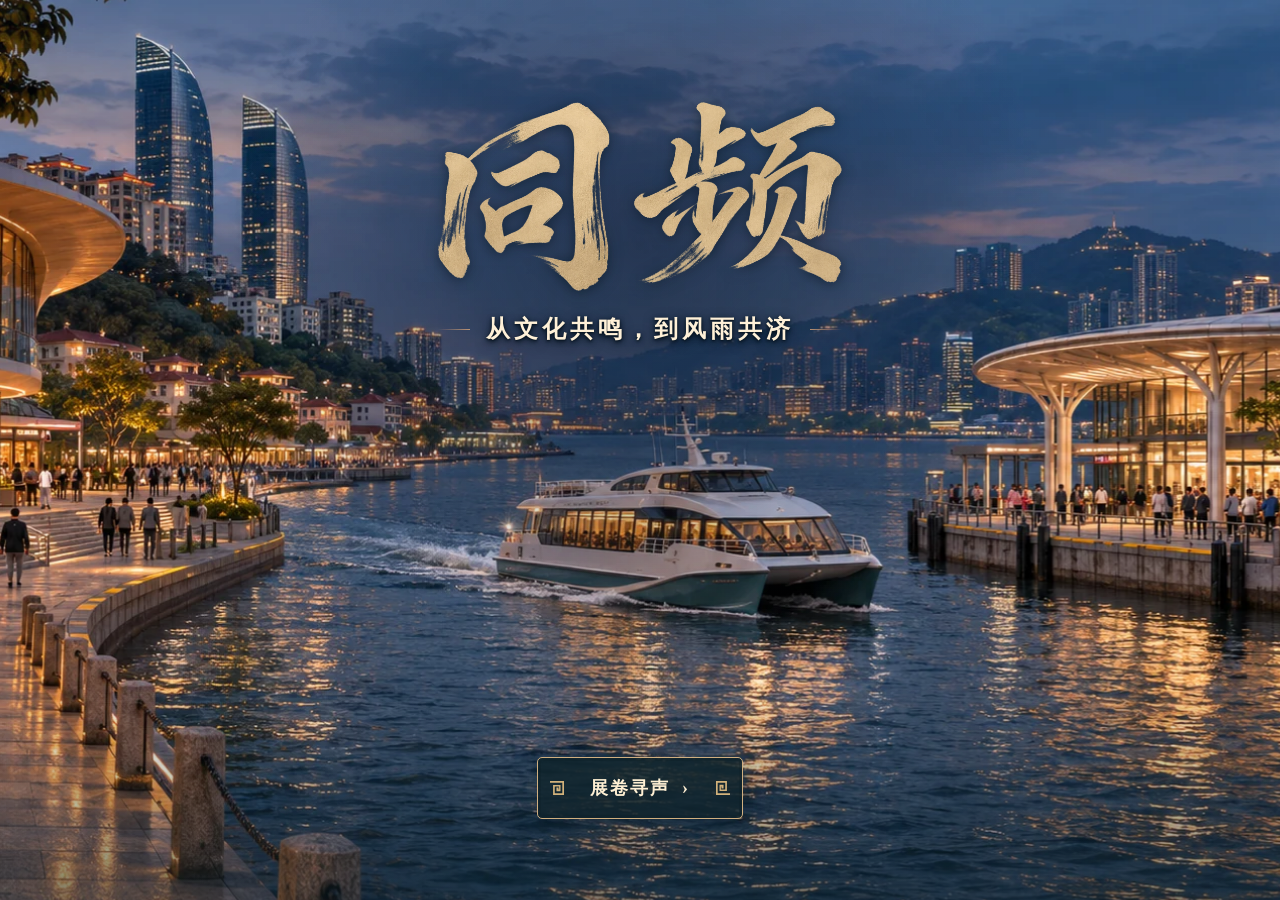
==== commit 7be5321c: "Speed up festival and chapter artwork loading" ====
--- a/frontend/index.html
+++ b/frontend/index.html
@@ -1,11 +1,11 @@
-<!doctype html><html lang="zh-CN"><head><script src="bridge.js?v=20261126-release15"></script><meta charset="utf-8"><meta name="viewport" content="width=device-width,initial-scale=1"><title>同频 · 从文化共鸣到风雨共济</title><link rel="stylesheet" href="style.css?v=20261126-release15"><link rel="stylesheet" href="chinese-theme.css?v=20261126-release15"><script defer src="experience-upgrade.js?v=20261126-release15"></script><script defer src="geography.js?v=20261126-release15"></script><script defer src="card-export.js?v=20261126-release15"></script><script defer src="app-v3.js?v=guide-sizes"></script><link rel="stylesheet" href="experience.css?v=20261126-release15"><script defer src="refine.js?v=festival-read"></script><link rel="stylesheet" href="refine.css?v=20261126-release15"><script defer src="complete.js?v=sticky-search"></script><link rel="stylesheet" href="complete.css?v=20261126-release15"><script defer src="revision.js?v=storm-quiz"></script><link rel="stylesheet" href="revision.css?v=20261126-release15"><script defer src="auto-archive.js?v=20261126-release15"></script><link rel="stylesheet" href="auto-archive.css?v=20261126-release15"><style>html,body{height:100%;overflow:auto}body{margin:0}</style><link rel="stylesheet" href="journey.css?v=20261126-release15"><script defer src="journey.js?v=20261126-release15"></script><link rel="stylesheet" href="experience-upgrade.css?v=20261126-release15"><link rel="stylesheet" href="scroll-theme.css?v=20261126-release15"><script defer src="scroll-theme.js?v=sticky-search"></script><link rel="stylesheet" href="reference-home.css?v=20261125-scroll4"><link rel="stylesheet" href="reference-detail.css?v=20261125-details7"><script defer src="reference-detail.js?v=guide-prompt"></script><link rel="stylesheet" href="festival-words.css?v=20261126-release15"><script defer src="festival-words.js?v=exhibit-frame"></script><link rel="stylesheet" href="festival-discovery.css?v=20261125-12"><script defer src="festival-discovery.js?v=sticky-search"></script><link rel="stylesheet" href="chapter-layout.css?v=20261126-17"><script defer src="chapter-layout.js?v=dark-red"></script><link rel="stylesheet" href="three-realms.css?v=20261126-16"><link rel="stylesheet" href="directory-fit.css?v=20261126-20"><script defer src="directory-fit.js?v=20261126-20"></script><link rel="stylesheet" href="function-design.css?v=20261126-36"><script defer src="function-design.js?v=landscapes2"></script><link rel="stylesheet" href="fidelity.css?v=20261126-36"><script defer src="fidelity.js?v=20261126-36"></script><link rel="stylesheet" href="display-scale.css?v=20261126-36"><link rel="stylesheet" href="directory-rich.css?v=20261126-36"><script defer src="directory-rich.js?v=20261126-36"></script><style>.scroll-edition #words .wooden-type{scale:1.25;transform-origin:right center} #qingjin{display:none}body[data-page=home] #qingjin{position:fixed;inset:0;z-index:99;display:grid;place-items:center;background:#113447}body[data-page=home]>header,body[data-page=home]>main,body[data-page=home]>p,body[data-page=home]>#floatingGuide{visibility:hidden}html:has(body[data-page=home]),body[data-page=home]{overflow:hidden!important}#qingjin .painting{position:relative;width:min(100vw,159.88dvh);aspect-ratio:1586/992}#qingjin img{width:100%;display:block}#qingjin button{position:absolute;background:transparent;border:0;box-shadow:none;padding:0}#qingjin button:focus-visible{outline:3px solid gold}#guide:not([hidden]){z-index:200!important}</style><script defer src="qingjin.js?v=harbor-motion"></script><link rel="stylesheet" href="final-layout.css?v=illustrated-directory"><link rel="stylesheet" href="festival-scenes.css?v=headings1"><script defer src="festival-scenes.js?v=headings1"></script><link rel="stylesheet" href="cover.css?v=harbor-front"><link rel="stylesheet" href="chapter-atlas.css?v=shared-moon"><script defer src="chapter-atlas.js"></script><link rel="stylesheet" href="season-desk.css?v=shared-moon"><script defer src="season-desk.js?v=festival-read"></script><link rel="stylesheet" href="live-atlas.css?v=exhibits"><style>#home{display:none!important}body[data-page=chapters]>header,body[data-page=chapters]>main{visibility:hidden}</style><link rel=stylesheet href=paper-edition.css?v=festival-read><link rel="stylesheet" href="sidebar.css?v=dark-red"><link rel="stylesheet" href="section-presentation.css?v=centered-care"><link rel="stylesheet" href="guide-festivals.css?v=2"></head><body data-page="home">
+<!doctype html><html lang="zh-CN"><head><script src="bridge.js?v=20261126-release15"></script><meta charset="utf-8"><meta name="viewport" content="width=device-width,initial-scale=1"><title>同频 · 从文化共鸣到风雨共济</title><link rel="stylesheet" href="style.css?v=20261126-release15"><link rel="stylesheet" href="chinese-theme.css?v=20261126-release15"><script defer src="experience-upgrade.js?v=20261126-release15"></script><script defer src="geography.js?v=20261126-release15"></script><script defer src="card-export.js?v=20261126-release15"></script><script defer src="app-v3.js?v=guide-sizes"></script><link rel="stylesheet" href="experience.css?v=20261126-release15"><script defer src="refine.js?v=festival-read"></script><link rel="stylesheet" href="refine.css?v=20261126-release15"><script defer src="complete.js?v=sticky-search"></script><link rel="stylesheet" href="complete.css?v=20261126-release15"><script defer src="revision.js?v=storm-quiz"></script><link rel="stylesheet" href="revision.css?v=20261126-release15"><script defer src="auto-archive.js?v=20261126-release15"></script><link rel="stylesheet" href="auto-archive.css?v=20261126-release15"><style>html,body{height:100%;overflow:auto}body{margin:0}</style><link rel="stylesheet" href="journey.css?v=20261126-release15"><script defer src="journey.js?v=20261126-release15"></script><link rel="stylesheet" href="experience-upgrade.css?v=20261126-release15"><link rel="stylesheet" href="scroll-theme.css?v=20261126-release15"><script defer src="scroll-theme.js?v=sticky-search"></script><link rel="stylesheet" href="reference-home.css?v=20261125-scroll4"><link rel="stylesheet" href="reference-detail.css?v=20261125-details7"><script defer src="reference-detail.js?v=guide-prompt"></script><link rel="stylesheet" href="festival-words.css?v=20261126-release15"><script defer src="festival-words.js?v=backgrounds-fast"></script><link rel="stylesheet" href="festival-discovery.css?v=20261125-12"><script defer src="festival-discovery.js?v=sticky-search"></script><link rel="stylesheet" href="chapter-layout.css?v=20261126-17"><script defer src="chapter-layout.js?v=backgrounds-fast"></script><link rel="stylesheet" href="three-realms.css?v=20261126-16"><link rel="stylesheet" href="directory-fit.css?v=20261126-20"><script defer src="directory-fit.js?v=20261126-20"></script><link rel="stylesheet" href="function-design.css?v=20261126-36"><script defer src="function-design.js?v=backgrounds-fast"></script><link rel="stylesheet" href="fidelity.css?v=20261126-36"><script defer src="fidelity.js?v=20261126-36"></script><link rel="stylesheet" href="display-scale.css?v=20261126-36"><link rel="stylesheet" href="directory-rich.css?v=20261126-36"><script defer src="directory-rich.js?v=20261126-36"></script><style>.scroll-edition #words .wooden-type{scale:1.25;transform-origin:right center} #qingjin{display:none}body[data-page=home] #qingjin{position:fixed;inset:0;z-index:99;display:grid;place-items:center;background:#113447}body[data-page=home]>header,body[data-page=home]>main,body[data-page=home]>p,body[data-page=home]>#floatingGuide{visibility:hidden}html:has(body[data-page=home]),body[data-page=home]{overflow:hidden!important}#qingjin .painting{position:relative;width:min(100vw,159.88dvh);aspect-ratio:1586/992}#qingjin img{width:100%;display:block}#qingjin button{position:absolute;background:transparent;border:0;box-shadow:none;padding:0}#qingjin button:focus-visible{outline:3px solid gold}#guide:not([hidden]){z-index:200!important}</style><script defer src="qingjin.js?v=harbor-motion"></script><link rel="stylesheet" href="final-layout.css?v=illustrated-directory"><link rel="stylesheet" href="festival-scenes.css?v=backgrounds-fast"><script defer src="festival-scenes.js?v=headings1"></script><link rel="stylesheet" href="cover.css?v=harbor-front"><link rel="stylesheet" href="chapter-atlas.css?v=shared-moon"><script defer src="chapter-atlas.js"></script><link rel="stylesheet" href="season-desk.css?v=backgrounds-fast"><script defer src="season-desk.js?v=festival-read"></script><link rel="stylesheet" href="live-atlas.css?v=exhibits"><style>#home{display:none!important}body[data-page=chapters]>header,body[data-page=chapters]>main{visibility:hidden}</style><link rel=stylesheet href=paper-edition.css?v=backgrounds-fast><link rel="stylesheet" href="sidebar.css?v=dark-red"><link rel="stylesheet" href="section-presentation.css?v=backgrounds-fast"><link rel="stylesheet" href="guide-festivals.css?v=backgrounds-fast"><script defer src="background-preload.js"></script></head><body data-page="home">
 <header><a class="brand" href="#home"><span class="mark seal-mark">同<span>频</span></span><b>同频<small>TONG PIN</small></b></a><nav aria-label="主导航"><button data-page="home" class="active">首页</button><button data-page="culture">文化回声</button><button data-page="words">同物异名</button><button data-page="storm">同一场风</button><button id="guideNav">同频向导 ↗</button><button id="sourcesBtn" type="button">资料来源与出处</button></nav><span class="status">历史资料 · 共同理解</span></header><main><section id="home" class="page"><div class="hero"><div><div class="eyebrow">山海相望 · 心意相通</div><h1>从文化共鸣，<br>到<span>风雨共济。</span></h1><p>认识不同地方的节日与表达，<br>读懂同一场台风下，各地怎样提醒市民。</p><div class="access-versions"><span>网页版</span></div><button class="primary" id="start">开始同频 ↓</button></div><div class="culture-art" aria-hidden="true"><svg viewBox="0 0 520 360" xmlns="http://www.w3.org/2000/svg"><defs><linearGradient id="jade" x2="0" y2="1"><stop stop-color="#5e8e85"/><stop offset="1" stop-color="#174f50"/></linearGradient><linearGradient id="silk" x2="1" y2="1"><stop stop-color="#f1d4b2"/><stop offset="1" stop-color="#e5b898"/></linearGradient><clipPath id="window"><circle cx="266" cy="174" r="148"/></clipPath></defs><path d="M31 74h40m-20-20v40M440 290h40m-20-20v40" stroke="#bb925c" opacity=".5"/><circle cx="266" cy="174" r="159" fill="none" stroke="#c09b65" opacity=".45"/><circle cx="266" cy="174" r="148" fill="url(#silk)"/><g clip-path="url(#window)"><circle cx="296" cy="103" r="58" fill="#fff2cc"/><path d="M80 268L172 147l53 70 56-42 79 100 67-121 68 160v70H60Z" fill="#90aaa0"/><path d="M60 315l131-99 54 54 65-59 53 63 70-51 64 110v60H60Z" fill="url(#jade)"/><path d="M70 302c72-24 94 17 150-3s74-7 120 5 77-22 145-8M73 325c69-23 109 16 166-1s88-8 145 3 68-13 101-12" fill="none" stroke="#e8d4a6" stroke-width="1.2" opacity=".55"/><g fill="none" stroke="#fff4db" stroke-width="1.8" opacity=".7"><path d="M123 129h57c28 0 24-25 8-25-12 0-18 13-10 18h-67M327 164h60c21 0 22-20 8-20-11 0-15 10-10 14h-49"/></g></g><circle cx="266" cy="174" r="148" fill="none" stroke="#a77946" stroke-width="3"/><path d="M112 174H90m352 0h-22M266 18V1m0 346v13" stroke="#b18b58"/><rect x="395" y="62" width="40" height="57" rx="3" fill="#b65342"/><text x="415" y="86" fill="#fff3df" font-size="19" text-anchor="middle" font-family="KaiTi,serif">同</text><text x="415" y="109" fill="#fff3df" font-size="19" text-anchor="middle" font-family="KaiTi,serif">心</text><text x="61" y="150" fill="#906d4c" font-size="13" font-family="KaiTi,serif" writing-mode="tb" letter-spacing="7">山海相望</text><text x="468" y="185" fill="#906d4c" font-size="13" font-family="KaiTi,serif" writing-mode="tb" letter-spacing="7">心意相通</text></svg><span>一轮明月 · 万里同心</span></div></div><div id="entrances" class="entrances"><button data-enter="culture"><small>壹 / 认识彼此</small><h2>一起过个节</h2><p>认识九个节日，用两个人的视角共写一张卡。</p><span>探索节日文化 →</span></button><button data-enter="words"><small>贰 / 理解表达</small><h2>换个说法，也懂你</h2><p>在科技、出行和饮食情境里，比较不同表达。</p><span>认识不同说法 →</span></button><button data-enter="storm"><small>叁 / 关心彼此</small><h2>同一场风，一起读懂</h2><p>回放116场真实台风，阅读已核实的预警案例。</p><span>查看台风故事 →</span></button></div></section><section id="culture" class="page" hidden><div class="page-heading"><div class="eyebrow">壹 / 节日文化</div><h1>一个节日，<span>许多种过法。</span></h1><p>先认识节日，再留下自己的记忆。阅读曲线只是可选的传播观察。</p></div><div class="festival-tabs" id="festivalTabs"></div><article class="festival-story panel"><div class="festival-illustration" aria-hidden="true"><span id="festGlyph">月</span><small>岁时有序 · 人间有情</small></div><div><div class="eyebrow" id="festTheme"></div><h2 id="festName"></h2><p id="festIntro"></p><div class="festival-facts"><span id="festDate"></span><span>各地习俗有差异，欢迎补充自己的体验</span></div><a id="festSource" target="_blank" rel="noopener">阅读背景资料 ↗</a><button class="primary" id="goCreate">与朋友制作节日卡 ↓</button></div></article><details class="panel observation" id="observation"><summary>传播观察：人们什么时候查阅这个节日？<span>可选数据视图 ＋</span></summary><p>曲线展示维基百科条目的访问次数，帮助观察节日前后的查阅变化。它不代表地区人数、喜爱程度或文化认同；高峰与节日接近，也不能单凭曲线解释原因。</p><div class="panel-top"><b id="chartTitle"></b><select id="chartMode" aria-label="图表口径"><option value="raw">访问次数</option><option value="relative">相对全年中位数</option></select></div><div class="legend"><span>● 中文页面</span><span>● English页面</span></div><svg id="chart" viewBox="0 0 800 250" role="img" aria-label="节日页面每日浏览量曲线"></svg><label class="date-control">日期 <input type="range" id="day" min="0" max="365" value="260"><output id="date"></output></label><div id="dayValues" class="metrics"></div><div id="articleLinks"></div><p class="note">数据：Wikimedia API · 2024年。冬至英文条目讨论全球冬至现象，不限于中华节俗；不同条目范围不能直接当作同等文化关注。</p></details>
 <article class="panel coedit-v3" id="createSection"><div class="eyebrow">一起制作 / 不同设备也能加入</div><h2>你家怎么过？听听彼此的故事。</h2><p>创建卡片后，把邀请链接发给朋友。你们各自填写内容并确认，再导出共同的节日卡。</p><div class="room-controls"><button class="primary" id="createRoom">创建共创卡片</button><button class="secondary" id="localMode">先在这台设备试做</button><span id="roomStatus" role="status">尚未创建在线卡片</span></div><div id="invitation" hidden><label>邀请链接<input id="inviteLink" readonly></label><button id="copyInvite" class="secondary">复制邀请链接</button><p class="note">链接含编辑凭证，请只发给参与者。七天后过期；站点已公开。对方打开邀请链接即可加入，只能编辑自己的内容。</p></div><div class="coedit-fields"><label>我的一句标题<input id="sharedTitle" autocomplete="off" maxlength="60" placeholder="给这次相遇起个名字"></label><label>我的节日故事<textarea id="myVoice" autocomplete="off" maxlength="220" placeholder="例如：我家中秋会……我最想介绍的是……"></textarea></label><div class="partner"><small>另一位参与者</small><h3 id="partnerTitle">等待另一种视角</h3><p id="partnerVoice">在线模式下，对方保存后会自动同步到这里。</p><span id="partnerApproval">尚未确认</span></div></div><div class="room-controls"><button id="saveVoice" class="primary">保存我的内容</button><label><input type="checkbox" id="approve"> 我确认自己的内容</label><button id="cultureCard" class="secondary">预览共同卡片</button></div><p id="saveResult" role="status"></p></article></section><section id="words" class="page" hidden><div class="page-heading"><div class="eyebrow">贰 / 不同说法</div><h1>说法不同，<span>也能相互理解。</span></h1><p>先选一个生活情境，再看看同一概念的不同表达。这里是词汇示例，不是每个人的统一说法。</p></div><div class="festival-tabs" id="wordFilters"></div><div class="word-cards" id="wordCards"></div><div class="panel word-note"><h2>字形变化，不一定是词汇变化。</h2><p>这里的对应来自OpenCC地区词汇词典，使用时仍应看具体语境，不据标签推断个人身份。</p><a target="_blank" rel="noopener" href="https://github.com/BYVoid/OpenCC/blob/master/data/dictionary/TWPhrases.txt">查看词典与来源 ↗</a></div></section><section id="storm" class="page" hidden><div class="storm-heading"><div><div class="eyebrow">贰 · 风雨同行 / THROUGH THE STORM</div><h1>同一场风，<span>一起读懂。</span></h1><p>你窗外的风，也许正经过远方家人的城市。了解同一场台风在各地的名称与预警，让一份牵挂，跨越山海。</p></div><button class="secondary" id="stormCard">整理历史沟通卡 ↗</button></div><div class="storm-grid"><article class="panel map-panel"><div class="panel-top"><label class="storm-picker">历史台风<select id="stormSelect" aria-label="选择历史台风"><option value="KOINU">小犬 KOINU / 2023</option><option value="HATO">天鸽 HATO / 2017</option><option value="MANGKHUT">山竹 MANGKHUT / 2018</option></select></label><span class="pill">历史回放</span></div><div id="map"><svg id="fallback" viewBox="0 0 900 480" role="img" aria-label="台风经纬度轨迹示意图"></svg><span id="mapNotice">地理底图与历史路径</span></div><div class="playbar"><button id="play" class="primary">▶ 播放</button><input id="time" type="range" min="0" max="1" value="0" aria-label="台风回放时间"><select id="speed" aria-label="播放速度"><option value="1">1×</option><option value="3">3×</option></select></div><div id="point" class="metrics"></div><p class="note">NOAA IBTrACS最佳路径；位置为历史离散记录。台风标记大小不代表实际风圈。海岸线底图随站点提供，鼠标滚轮缩放、拖动平移，也可使用右上角按钮；不显示行政边界。</p></article><aside class="panel signals"><div class="eyebrow">看见信号，也看见它的边界</div><h2>台风同名，预警各有含义。</h2><div class="region-tabs"><button data-region="hk" class="selected">香港</button><button data-region="mo">澳门</button><button data-region="tw">台湾地区</button><button data-region="gd">大陆</button></div><div id="signalContent"></div><div class="divider"></div><h3 id="eventHeading">当地已核验记录</h3><div id="events"></div><p class="note">只显示有官方依据的事件；未取得记录不代表当地没有预警。时间为当地时间 UTC+8。</p></aside></div><article class="panel learn"><div class="eyebrow">先了解，再比较</div><h2>香港挂八号风球，澳门一定也挂八号吗？</h2><p>不一定。同一台风到各地的距离、当地风况和发布条件可能不同。先看地点与时间，再读当地信号。</p><div class="comparison-example" id="comparisonExample"></div><details><summary>想试一题？</summary><p>看到异地朋友发来的预警，你首先应该做什么？</p><button data-answer="wrong" class="secondary">直接换成我熟悉的颜色等级</button><button data-answer="right" class="primary">确认地点、发布时间和当地解释</button><p id="feedback" role="status"></p></details></article></section><footer><div id="footer-signature"><b>同频</b><span>从文化共鸣，到风雨共济。</span></div></footer></main><button id="floatingGuide" class="guide-fab">✦ 同频向导</button><aside id="guide" hidden aria-label="同频向导"><div class="guide-head"><div><b>同频向导</b><small id="aiStatus">正在检查连接</small></div><button id="closeGuide" aria-label="关闭向导">×</button></div><div class="guide-body"><p>让问题带你看见依据。</p><div class="suggestions"><button data-q="八号风球可以换算成橙色预警吗？">读懂信号差异</button><button data-q="播放小犬接近香港的过程">在地图上看小犬</button><button data-q="这些浏览量代表各地区青年吗？">理解数据边界</button></div><div id="messages" aria-live="polite"></div></div><label class="note"><input id="webSearch" type="checkbox"> 启用联网搜索（需模型支持）</label><form id="chatForm"><label class="sr-only" for="question">向导问题</label><input id="question" maxlength="1600" placeholder="聊知识、查词语，或问任何想了解的问题…" required><button class="primary" id="send">发送</button></form><p class="note">支持通用问答；联网引用可查证，时效信息请核对发布机构与日期。</p></aside>
 <dialog id="modal"><button id="closeModal" aria-label="关闭弹窗">×</button><div id="modalContent"></div></dialog><div id="qingjin">
   <article class="folio harbor-cover">
-    <img class="harbor-scene" src="assets/home-cross-strait-pier.png" alt="" fetchpriority="high">
+    <img class="harbor-scene" src="assets/home-cross-strait-pier-fast.webp" alt="" fetchpriority="high">
     <div class="preface">
-      <h1 class="cover-title"><img src="assets/title-variant-brush.webp" alt="同频" fetchpriority="high"></h1>
+      <h1 class="cover-title"><img src="assets/title-variant-brush-fast.webp" alt="同频" fetchpriority="high"></h1>
       <p>从文化共鸣，到风雨共济</p>
     </div>
     <button type="button" class="enter" data-cover="chapters">展卷寻声 <span aria-hidden="true">›</span></button>
--- a/frontend/festival-scenes.css
+++ b/frontend/festival-scenes.css
@@ -1,4 +1,4 @@
-body.scroll-edition[data-page=culture] #functionBackdrop{visibility:hidden!important}
+body.scroll-edition[data-page=culture] #functionBackdrop{display:none!important}
 body.scroll-edition #culture{position:relative;isolation:isolate;background:transparent!important}
 #culture>.festival-landscape{position:absolute;inset:0;z-index:-1;overflow:hidden;pointer-events:none}
 .festival-landscape svg{width:100%;height:100%;display:block}
@@ -95,15 +95,15 @@
   body.scroll-edition[data-page=culture] main #culture#culture > .page-heading {background-position:38% center!important}
 }
 
-#culture[data-festival="spring"] {--season-art:url("assets/full-spring.jpg")}
-#culture[data-festival="lantern"] {--season-art:url("assets/full-lantern.jpg")}
-#culture[data-festival="qingming"] {--season-art:url("assets/full-qingming.jpg")}
-#culture[data-festival="dragon"] {--season-art:url("assets/full-dragon.jpg")}
-#culture[data-festival="qixi"] {--season-art:url("assets/full-qixi.jpg")}
-#culture[data-festival="ghost"] {--season-art:url("assets/full-ghost.jpg")}
+#culture[data-festival="spring"] {--season-art:url("assets/full-spring-fast.webp")}
+#culture[data-festival="lantern"] {--season-art:url("assets/full-lantern-fast.webp")}
+#culture[data-festival="qingming"] {--season-art:url("assets/full-qingming-fast.webp")}
+#culture[data-festival="dragon"] {--season-art:url("assets/full-dragon-fast.webp")}
+#culture[data-festival="qixi"] {--season-art:url("assets/full-qixi-fast.webp")}
+#culture[data-festival="ghost"] {--season-art:url("assets/full-ghost-fast.webp")}
 #culture[data-festival="mid"] {--season-art:url("assets/festival-letterdesk.webp")}
-#culture[data-festival="double"] {--season-art:url("assets/festival-autumn-clean.jpg")}
-#culture[data-festival="winter"] {--season-art:url("assets/full-winter.jpg")}
+#culture[data-festival="double"] {--season-art:url("assets/festival-autumn-clean-fast.webp")}
+#culture[data-festival="winter"] {--season-art:url("assets/full-winter-fast.webp")}
 body.scroll-edition[data-page=culture] main #culture#culture {
   background:linear-gradient(#fbf5e6c9,#f8f1e3e8),var(--season-art,url("assets/festival-letterdesk.webp")) center top/cover fixed!important;
 }
--- a/frontend/season-desk.css
+++ b/frontend/season-desk.css
@@ -32,7 +32,7 @@
  #culture .season-desk button:nth-child(3){inset:13% 1% 17% 77%;background:linear-gradient(#10333855,#062e3acd),var(--season-art) center/cover;color:#fff2cb}
  #culture .season-desk .desk-write{inset:79% 42% 8% 34%;align-items:center;justify-content:center;background:#143d42;color:#ffe3a9}
  #culture .season-desk .desk-search{inset:2% 1% 90% 76%;padding:2px 10px}
- #culture[data-festival=mid] .season-desk{background:#513923 url("assets/desk-mid-table.webp") center/100% 100% no-repeat}
+ #culture[data-festival=mid] .season-desk{background:#513923 url("assets/desk-mid-table-fast.webp") center/100% 100% no-repeat}
  #culture[data-festival=mid] .season-desk button{opacity:0}
  #culture[data-festival=mid] .season-desk button:focus-visible{opacity:1}
 }
--- a/frontend/section-presentation.css
+++ b/frontend/section-presentation.css
@@ -1,8 +1,8 @@
 body.scroll-edition[data-page=words]{
- --word-scene:url("assets/home-harbor-fusion.jpg");
+ --word-scene:url("assets/home-harbor-fusion-fast.webp");
 }
 body.scroll-edition[data-page=storm]{
- --rain-bridge:url("assets/storm-rain-bridge.webp");
+ --rain-bridge:url("assets/storm-rain-bridge-fast.webp");
 }
 body.scroll-edition:is([data-page=words],[data-page=storm]) #functionBackdrop{
  position:fixed;inset:0;height:100dvh;filter:none;
--- a/frontend/guide-festivals.css
+++ b/frontend/guide-festivals.css
@@ -6,7 +6,7 @@
 #culture[data-festival=qixi] { --festival-focus: 65% 24%; }
 #culture[data-festival=ghost] { --festival-focus: 59% 59%; }
 #culture[data-festival=mid] {
-  --festival-banner-art: url("assets/festival-moon-clean.jpg");
+  --festival-banner-art: url("assets/festival-moon-clean-fast.webp");
   --festival-focus: 62% 45%;
 }
 #culture[data-festival=double] { --festival-focus: 67% 43%; }
